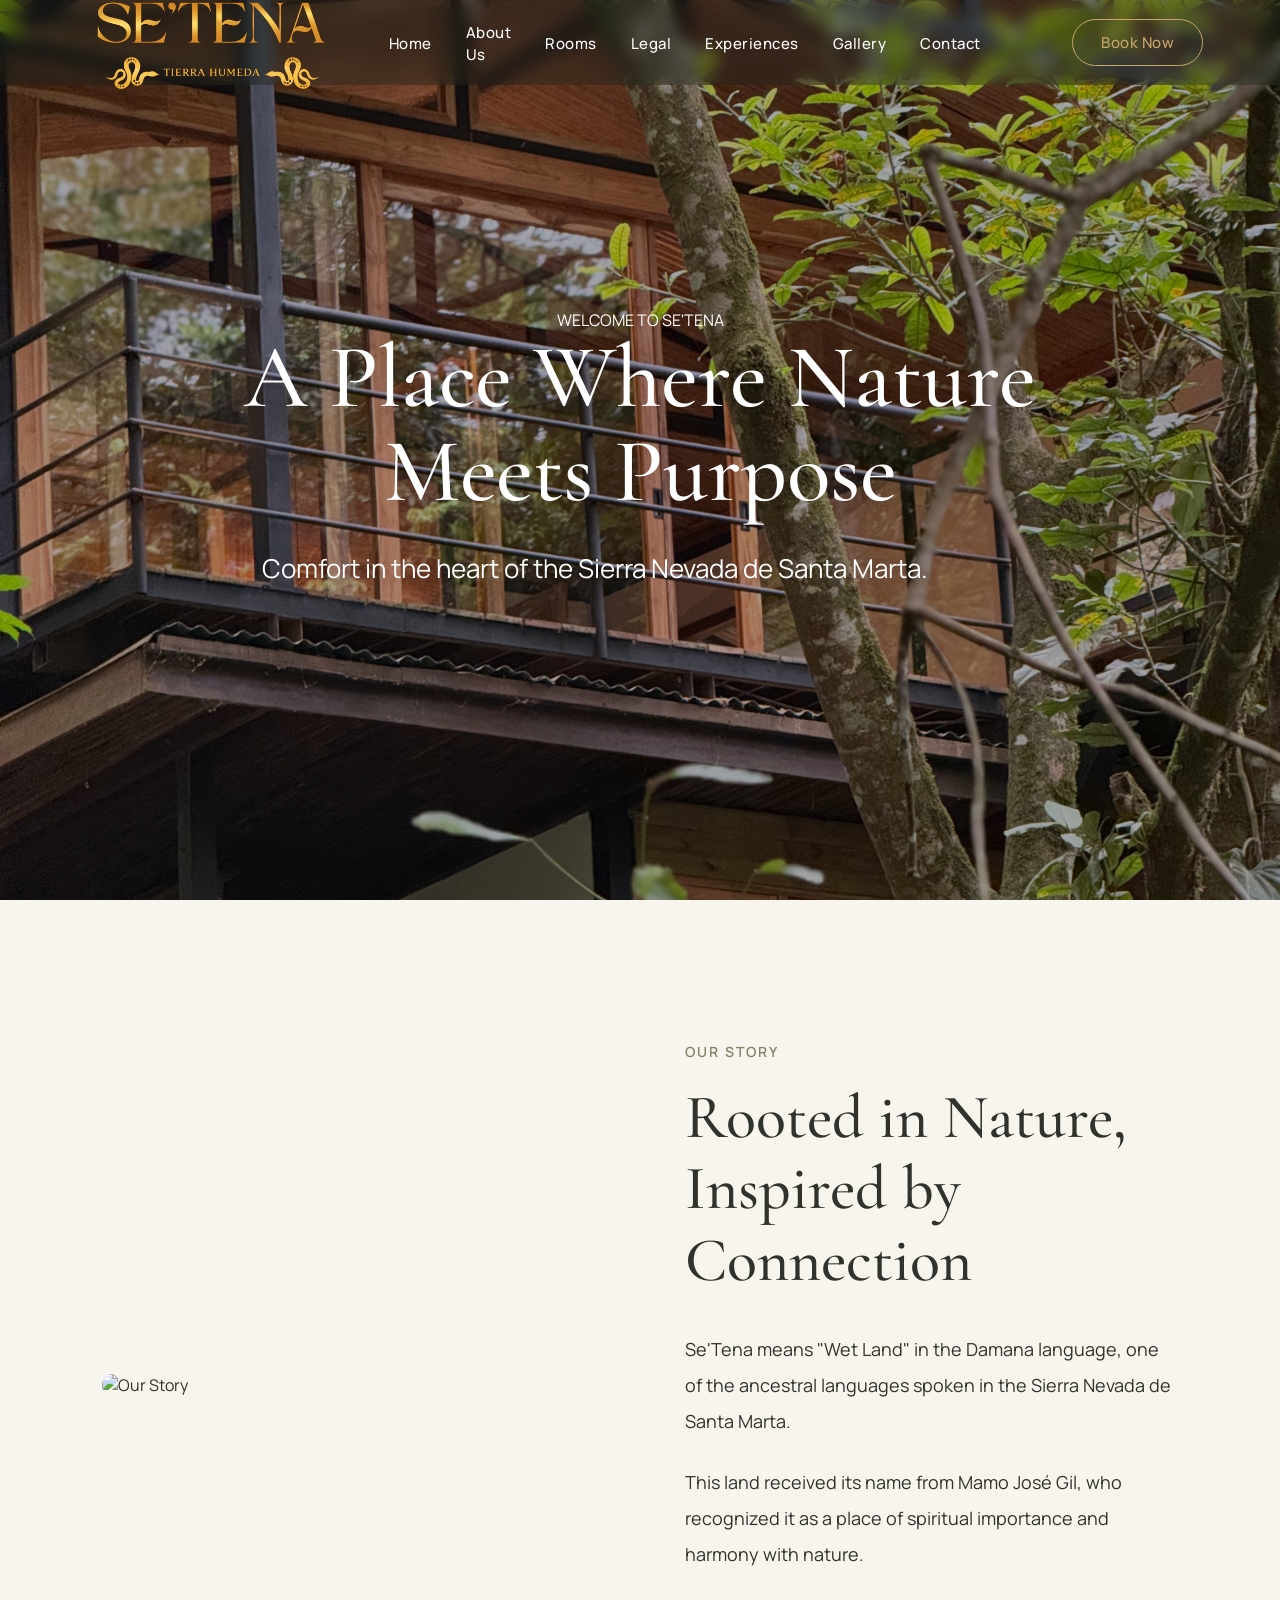
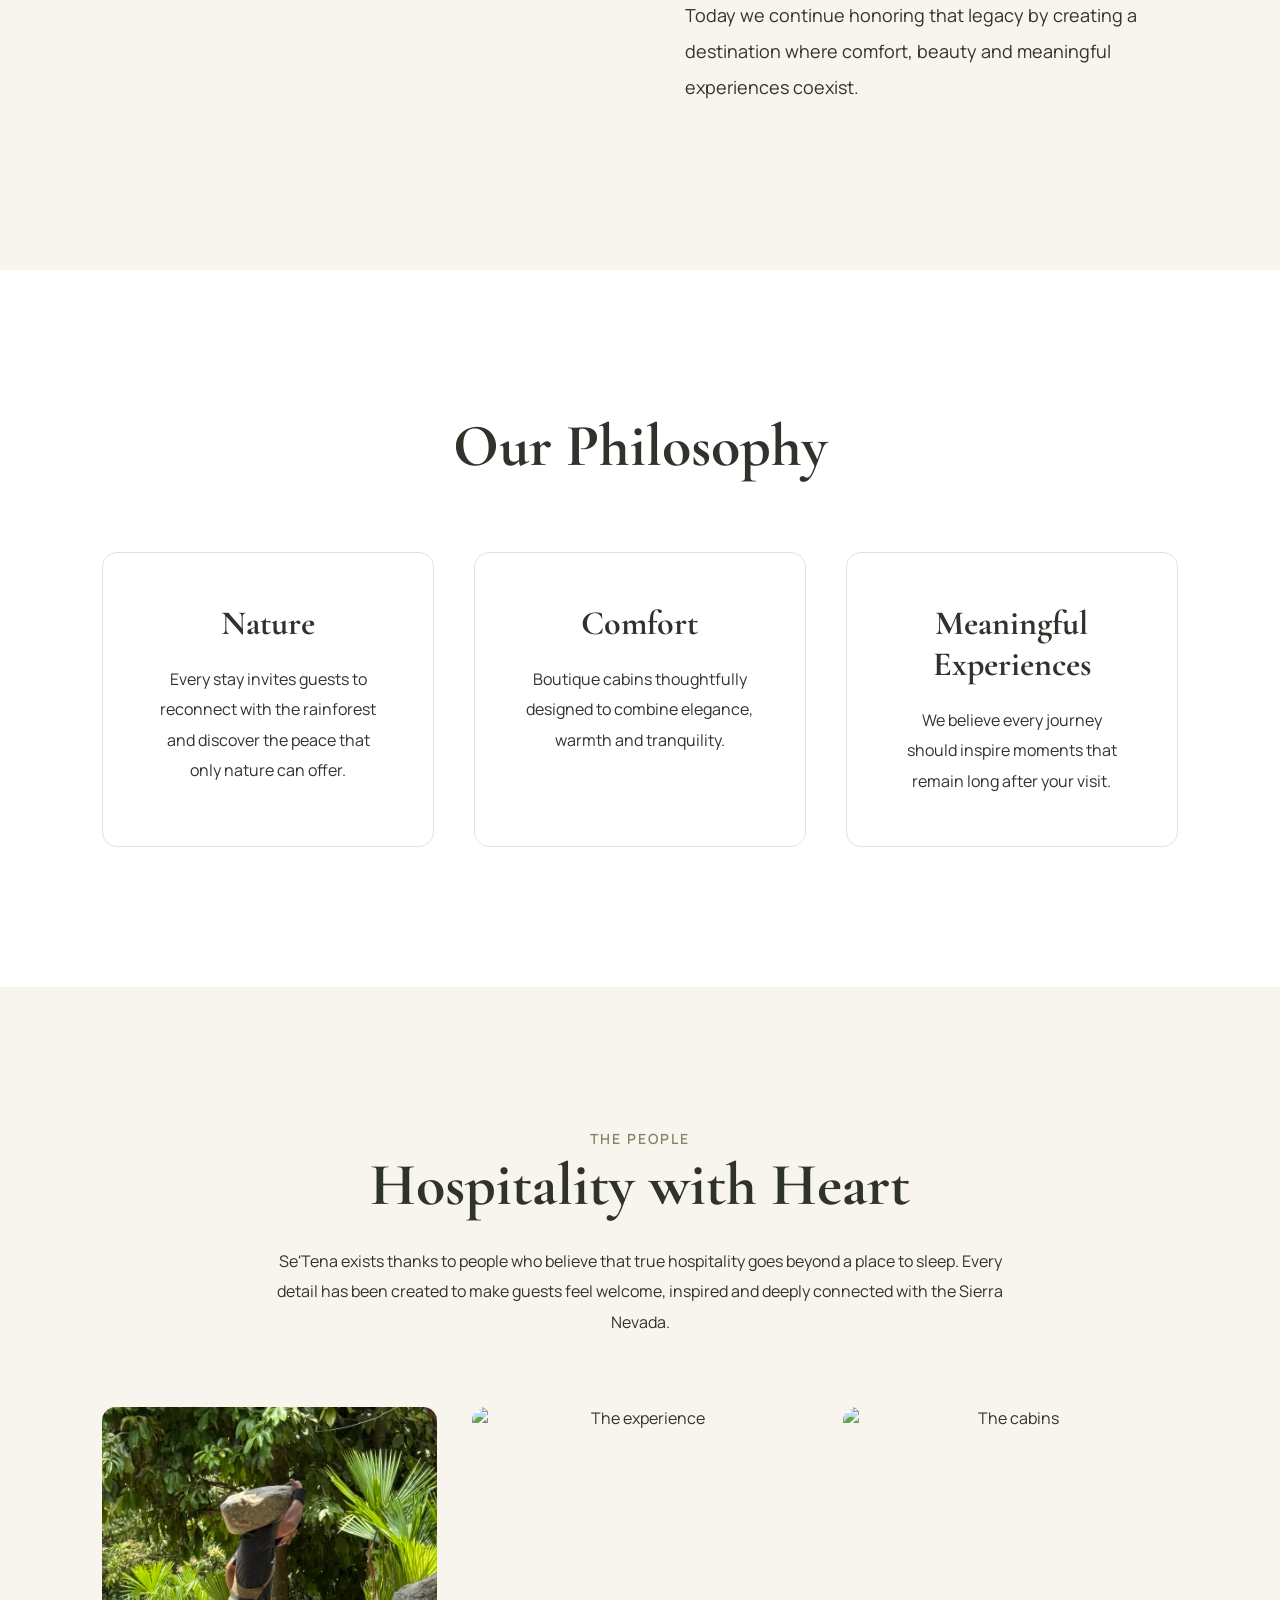
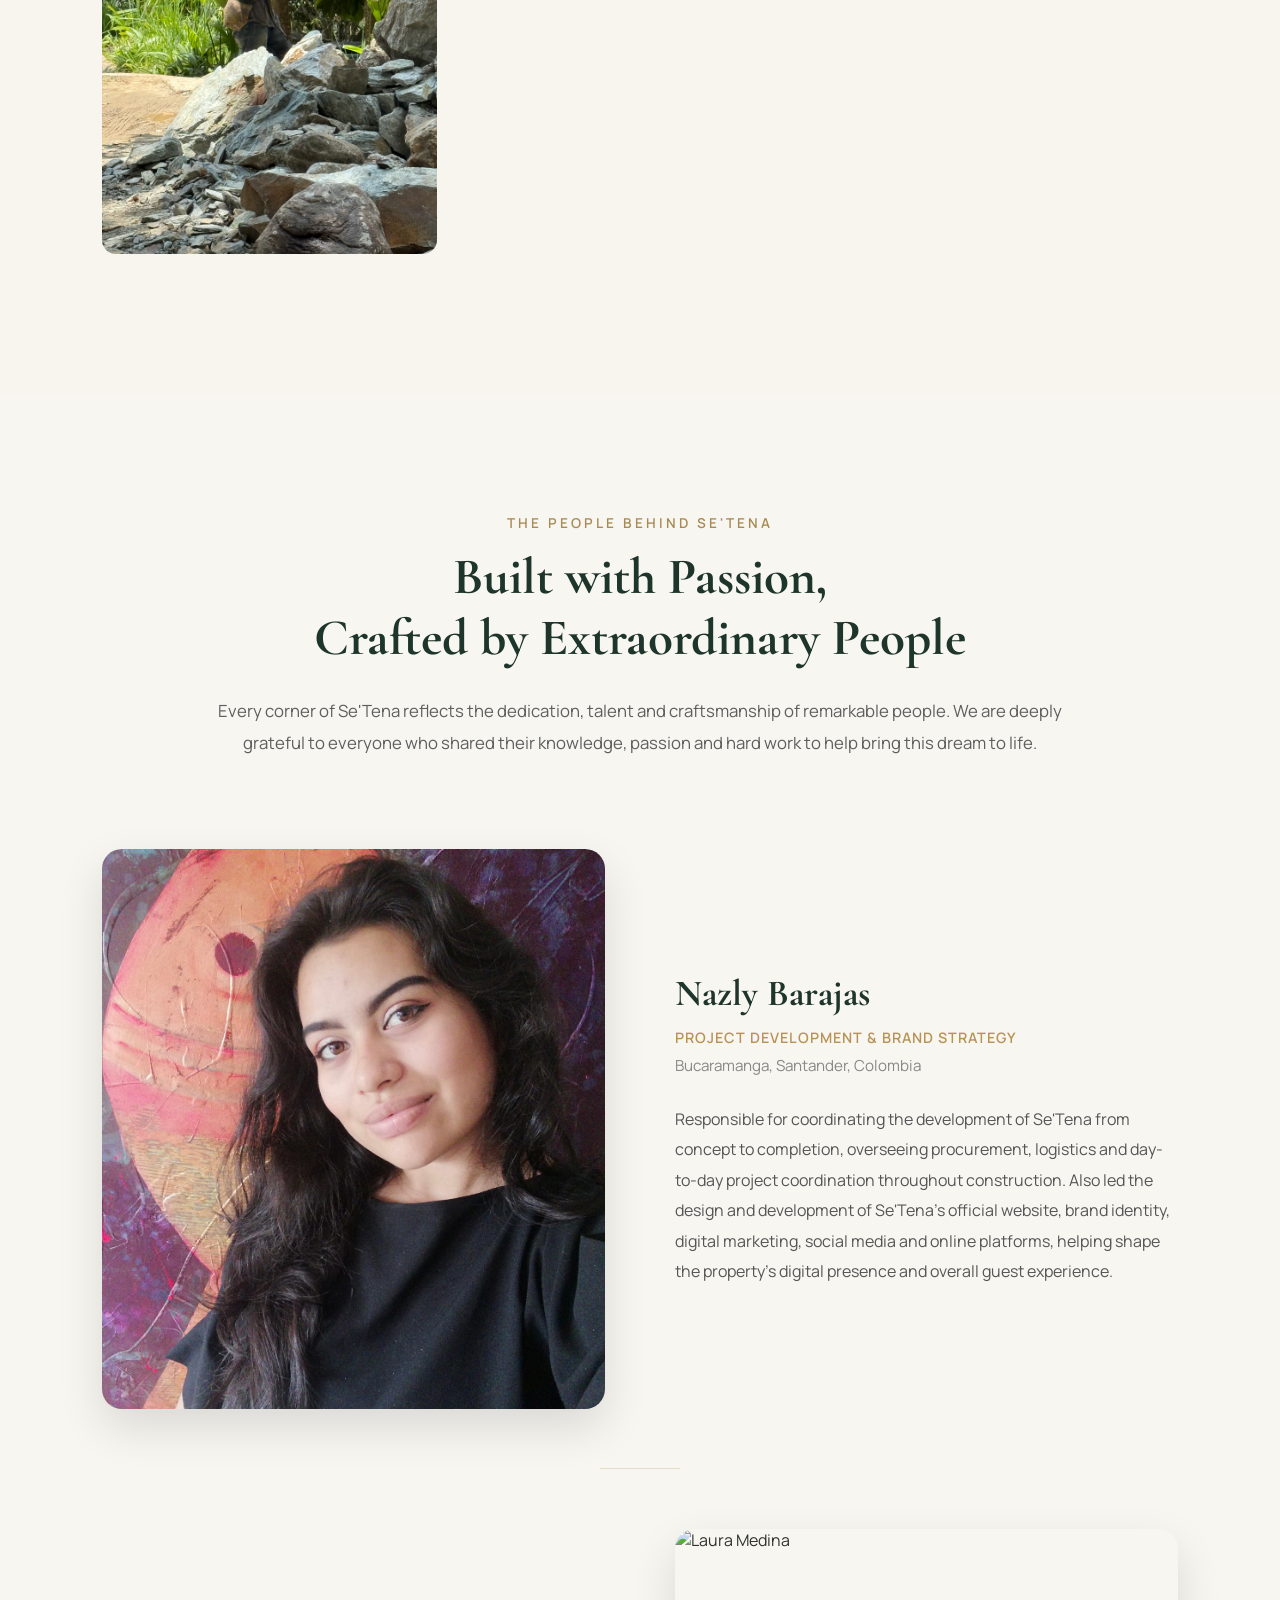
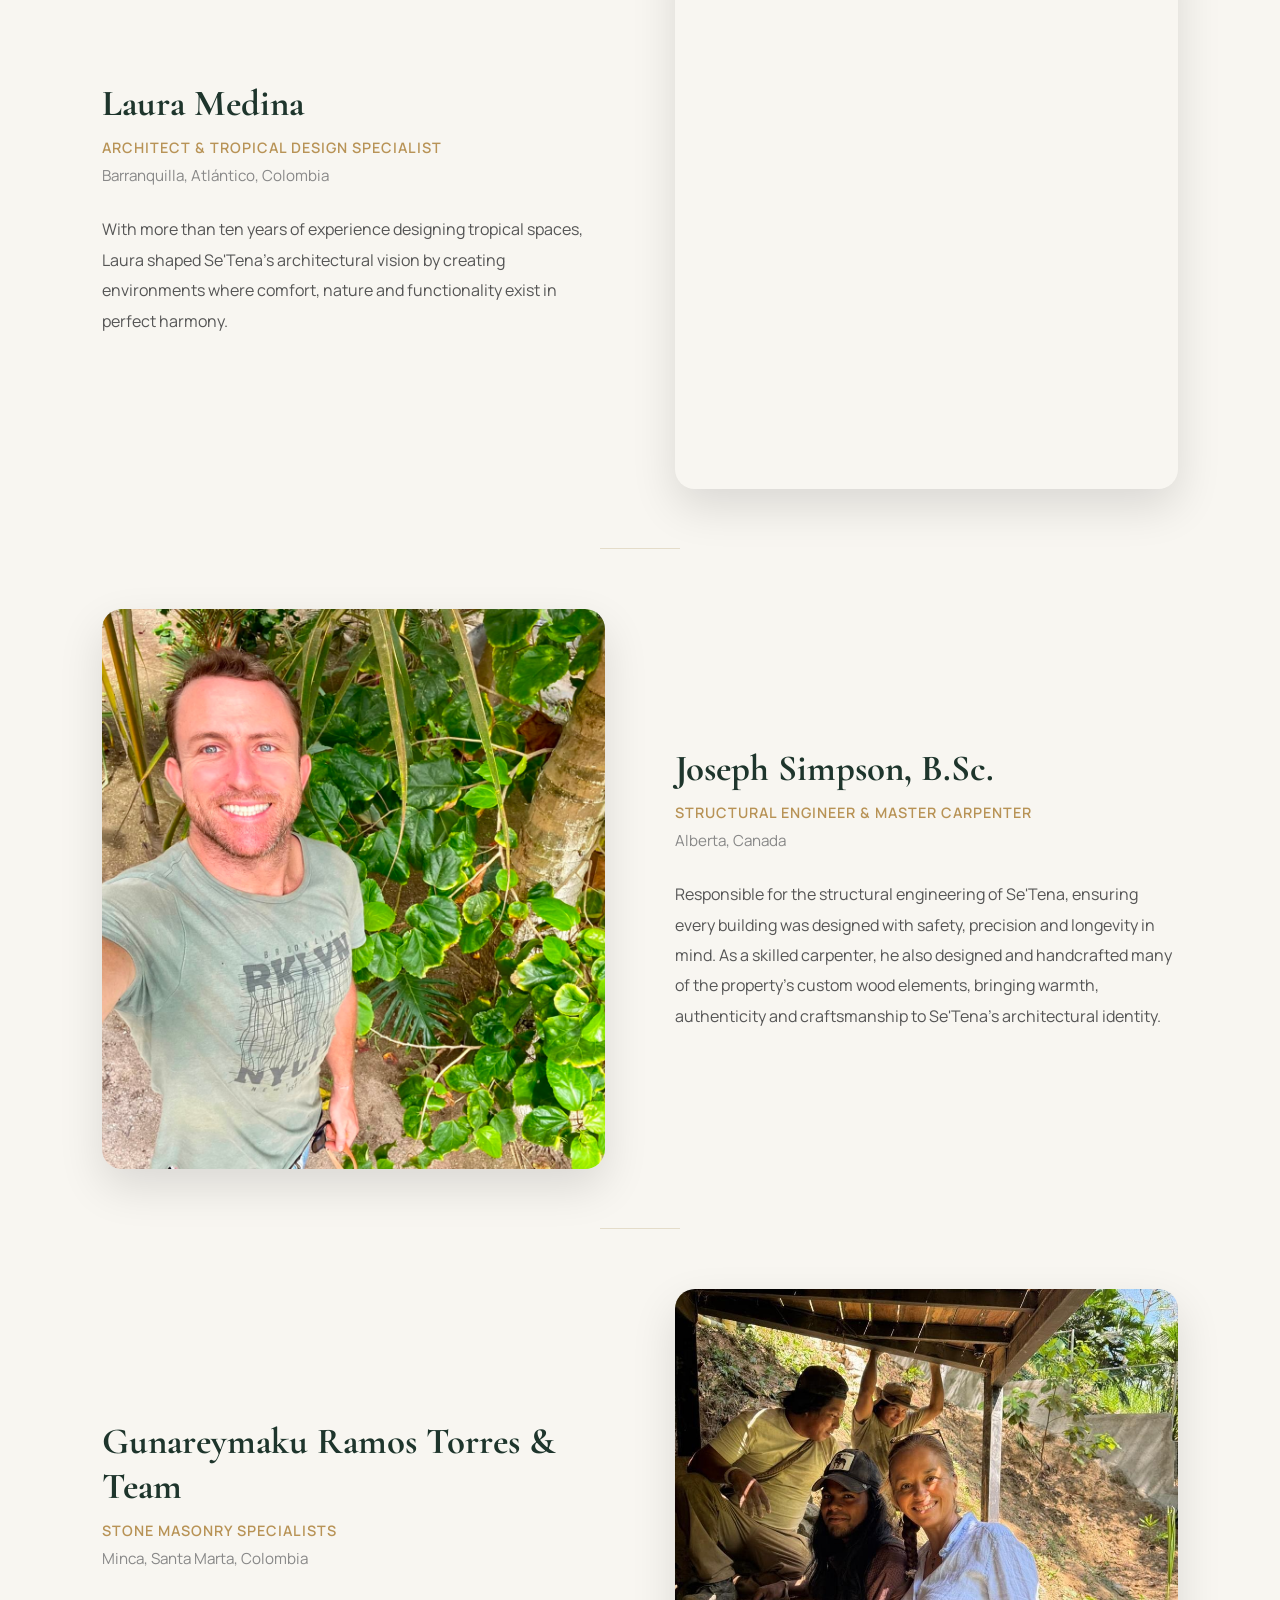
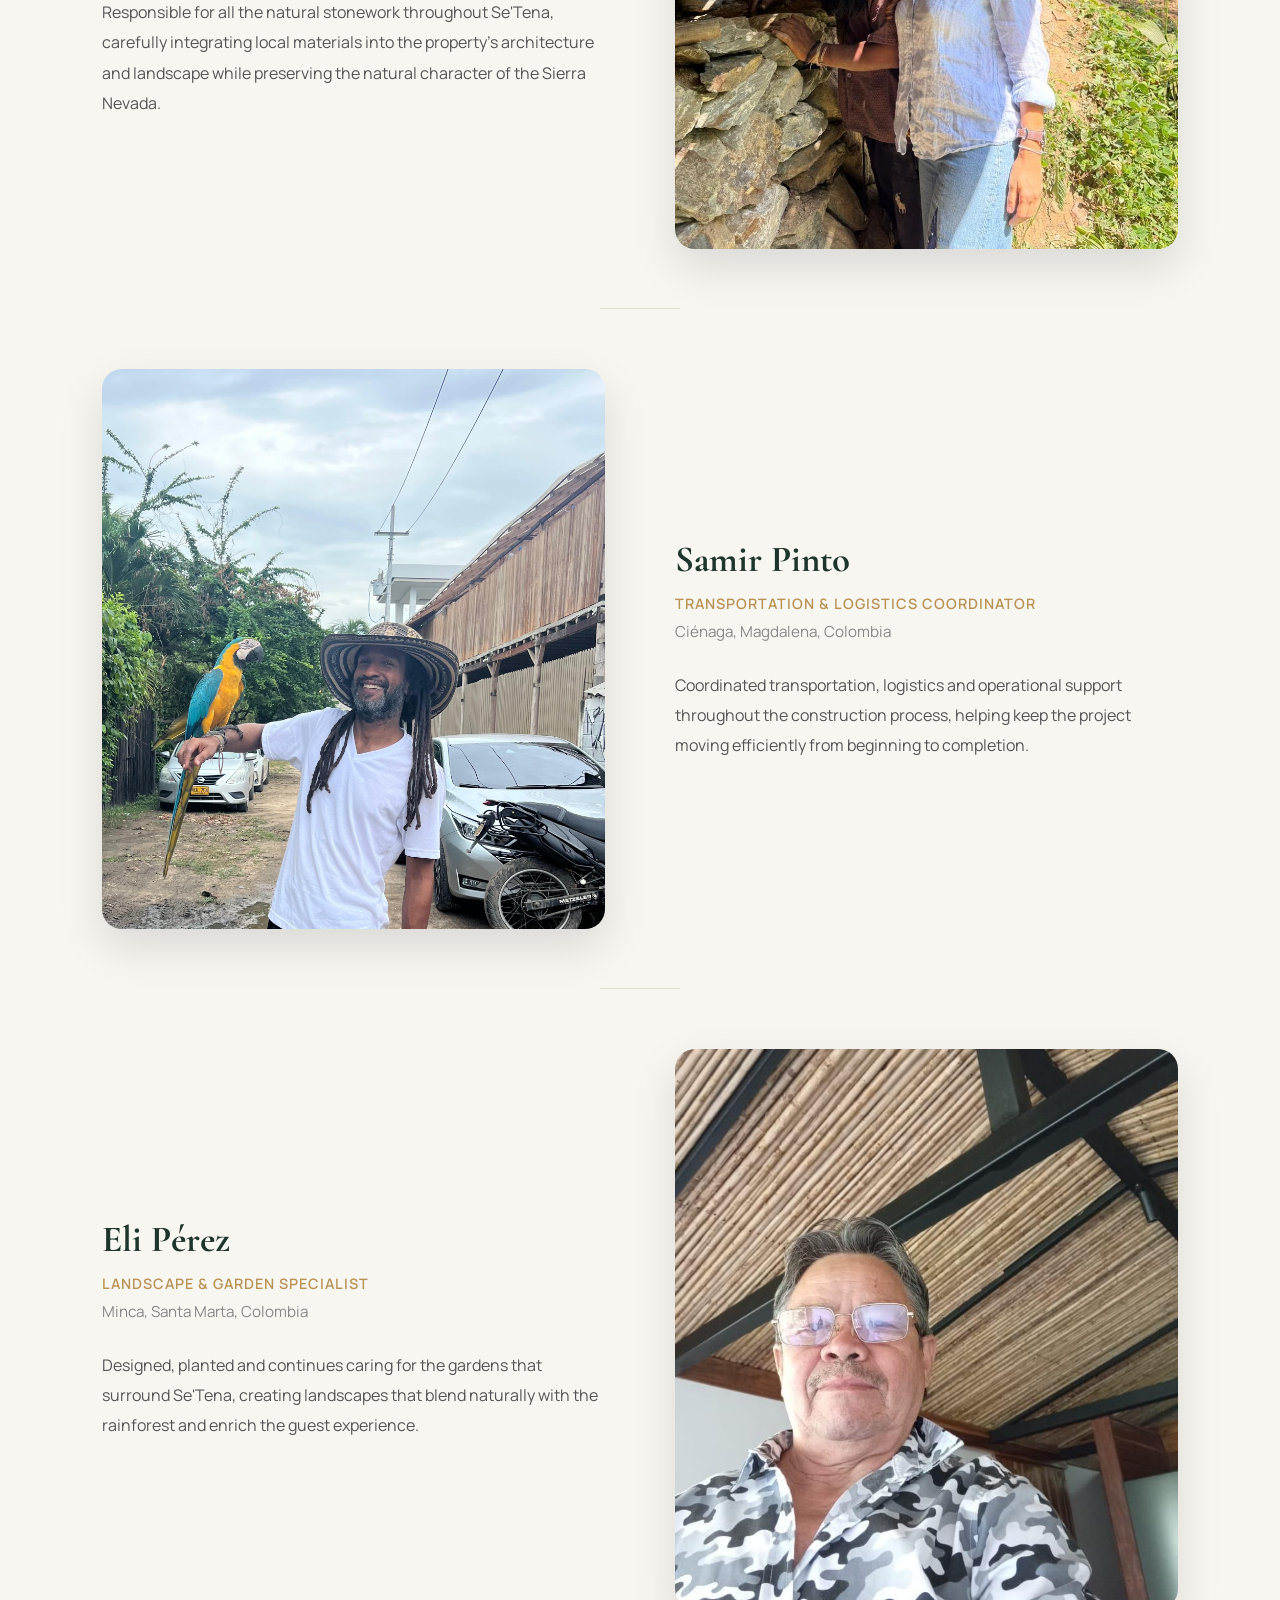
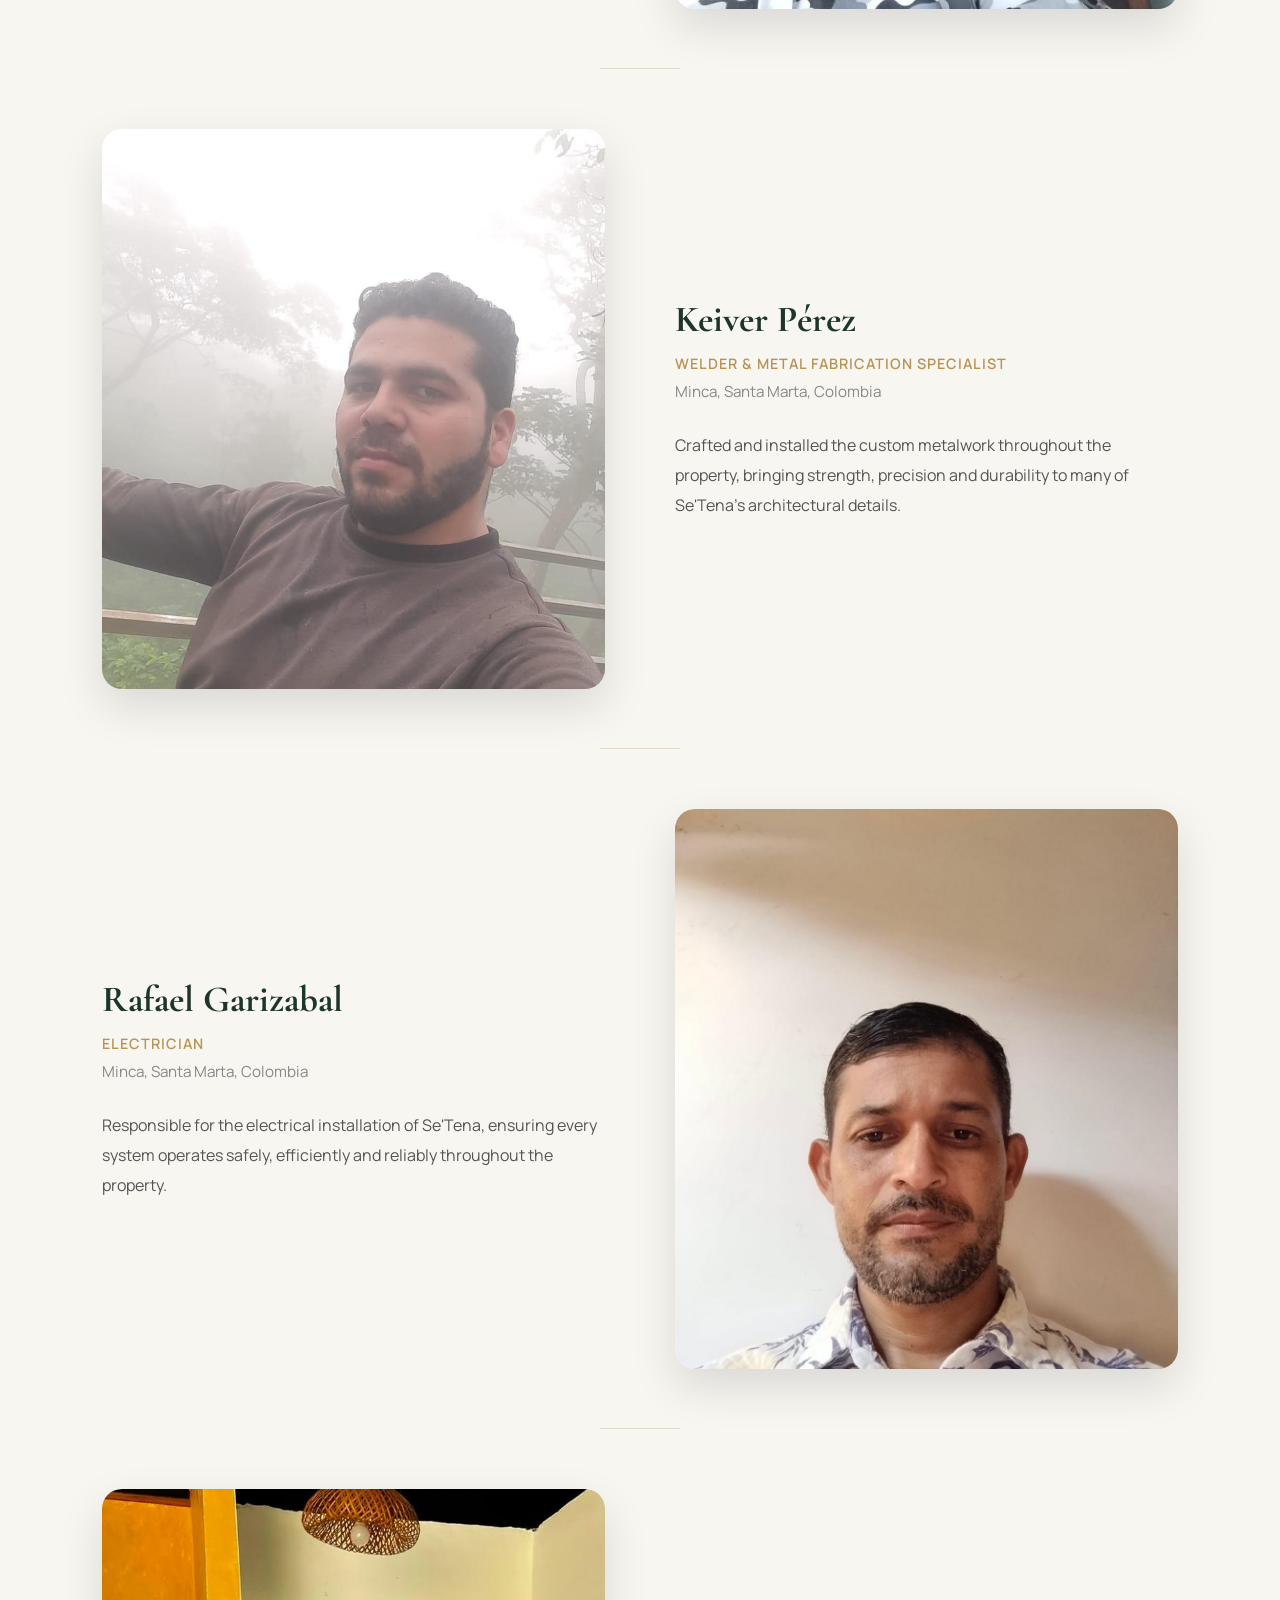
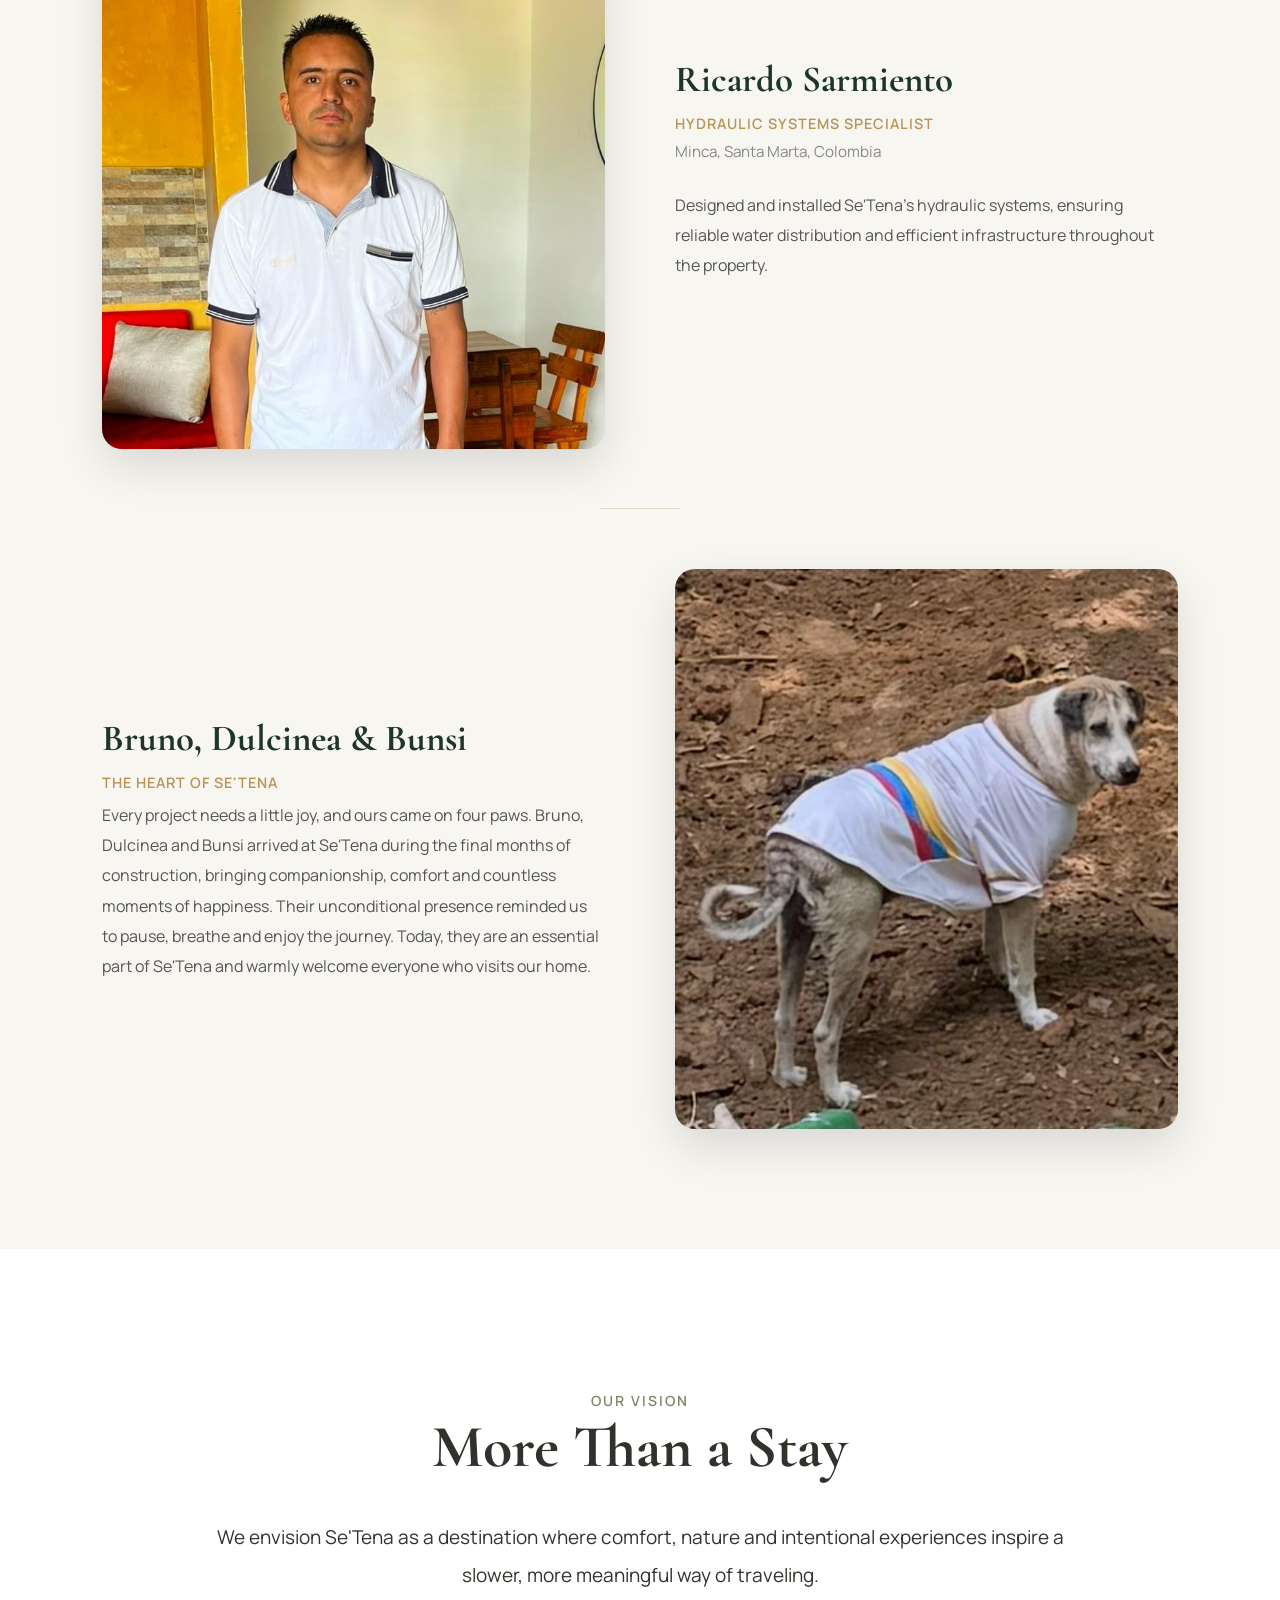
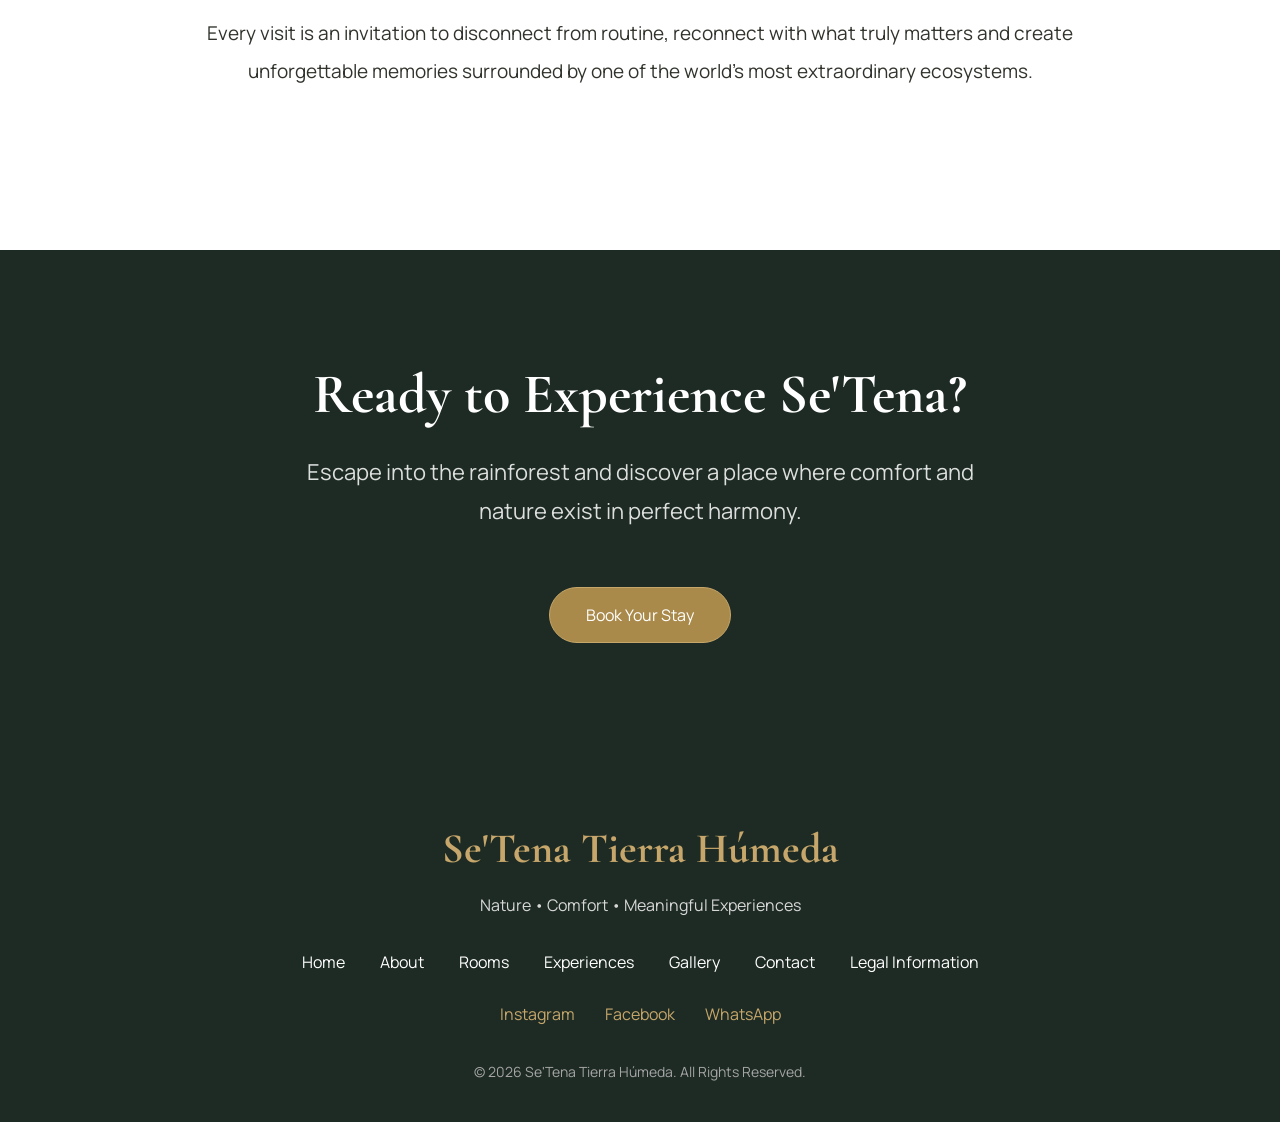
==== about.html @ 00980885 "Update role and description for Rafael Garizabal" ====
<!DOCTYPE html>
<html lang="en">

<head>

<meta charset="UTF-8">
<meta name="viewport" content="width=device-width, initial-scale=1.0">

<title>About Us | Se'Tena Tierra Húmeda</title>

<link rel="stylesheet" href="css/variables.css">
<link rel="stylesheet" href="css/style.css">
<link rel="stylesheet" href="css/navbar.css">
<link rel="stylesheet" href="css/responsive.css">

<link rel="preconnect" href="https://fonts.googleapis.com">
<link rel="preconnect" href="https://fonts.gstatic.com" crossorigin>

<link href="https://fonts.googleapis.com/css2?family=Cormorant+Garamond:wght@500;600&family=Manrope:wght@300;400;500;600&display=swap" rel="stylesheet">
<!-- Google tag (gtag.js) -->
<script async src="https://www.googletagmanager.com/gtag/js?id=G-13XBKJQEXN"></script>
<script>
  window.dataLayer = window.dataLayer || [];
  function gtag(){dataLayer.push(arguments);}
  gtag('js', new Date());

  gtag('config', 'G-13XBKJQEXN');
</script>
</head>

<body>

<nav>

<div class="nav-left">

<a href="index.html" class="logo">
<img src="images/logo-white.png" alt="Se'Tena Tierra Húmeda">
</a>

</div>

<button class="menu-toggle" id="menu-toggle">
☰
</button>

<div class="nav-center">

<ul>

<li><a href="index.html">Home</a></li>
<li><a href="about.html">About Us</a></li>
<li><a href="rooms.html">Rooms</a></li>
<li><a href="legal.html">Legal</a></li>
<li><a href="experiences.html">Experiences</a></li>
<li><a href="gallery.html">Gallery</a></li>
<li><a href="contact.html">Contact</a></li>

</ul>

</div>

<div class="nav-right">

<a href="https://engine.lobbypms.com/setena-tierra-humeda"
class="book-btn"
target="_blank">

Book Now

</a>

</div>

</nav>

<header class="about-hero">

<div class="about-overlay">

<span>WELCOME TO SE'TENA</span>

<h1>
A Place Where Nature
Meets Purpose
</h1>

<p>

Comfort in the heart of the Sierra Nevada de Santa Marta.

</p>

</div>

</header>

<section class="our-story">

<div class="story-container">

<div class="story-image">

<img src="images/about-story.jpg" alt="Our Story">

</div>

<div class="story-text">

<span class="section-subtitle">
OUR STORY
</span>

<h2>
Rooted in Nature,
Inspired by Connection
</h2>

<p>

Se'Tena means "Wet Land" in the Damana language,
one of the ancestral languages spoken in the Sierra Nevada de Santa Marta.

</p>

<p>

This land received its name from Mamo José Gil,
who recognized it as a place of spiritual importance and harmony with nature.

</p>

<p>

Today we continue honoring that legacy by creating a destination where comfort,
beauty and meaningful experiences coexist.

</p>

</div>

</div>

</section>

<section class="philosophy">

<h2>Our Philosophy</h2>

<div class="philosophy-grid">

<div class="card">

<h3>Nature</h3>

<p>

Every stay invites guests to reconnect with the rainforest and discover the peace that only nature can offer.

</p>

</div>

<div class="card">

<h3>Comfort</h3>

<p>

Boutique cabins thoughtfully designed to combine elegance, warmth and tranquility.

</p>

</div>

<div class="card">

<h3>Meaningful Experiences</h3>

<p>

We believe every journey should inspire moments that remain long after your visit.

</p>

</div>

</div>

</section>
<!-- ==========================
     THE PEOPLE
========================== -->

<section class="team">

    <div class="team-content">

        <span class="section-subtitle">
            THE PEOPLE
        </span>

        <h2>
            Hospitality with Heart
        </h2>

        <p>

            Se'Tena exists thanks to people who believe that true hospitality goes beyond a place to sleep.
            Every detail has been created to make guests feel welcome, inspired and deeply connected
            with the Sierra Nevada.

        </p>

    </div>

    <div class="team-gallery">

        <img src="images/team-1.jpg" alt="Nature at Se'Tena">

        <img src="images/team-2.jpg" alt="The experience">

        <img src="images/team-3.jpg" alt="The cabins">

    </div>

</section>
<!-- ==========================================
THE PEOPLE BEHIND SE'TENA
========================================== -->

<section class="team-section">

    <div class="container">

        <span class="section-subtitle">
            THE PEOPLE BEHIND SE'TENA
        </span>

        <h2>
            Built with Passion,<br>
            Crafted by Extraordinary People
        </h2>

        <p class="team-intro">
            Every corner of Se'Tena reflects the dedication, talent and craftsmanship of remarkable people.
            We are deeply grateful to everyone who shared their knowledge, passion and hard work to help bring this dream to life.
        </p>



<!-- =========================
NAZLY
========================= -->

<div class="team-member">

    <div class="team-photo">

        <img src="images/nazly1.jpg" alt="Nazly Barajas">

    </div>

    <div class="team-info">

        <h3>Nazly Barajas</h3>

        <span class="team-role">
            Project Development & Brand Strategy
        </span>

        <span class="team-location">
            Bucaramanga, Santander, Colombia
        </span>

        <p>

            Responsible for coordinating the development of Se'Tena from concept to completion, overseeing procurement, logistics and day-to-day project coordination throughout construction. Also led the design and development of Se'Tena's official website, brand identity, digital marketing, social media and online platforms, helping shape the property's digital presence and overall guest experience.

        </p>

    </div>

</div>



<!-- =========================
LAURA
========================= -->

<div class="team-member reverse">

    <div class="team-photo">

        <img src="images/laura.jpg" alt="Laura Medina">

    </div>

    <div class="team-info">

        <h3>Laura Medina</h3>

        <span class="team-role">
            Architect & Tropical Design Specialist
        </span>

        <span class="team-location">
            Barranquilla, Atlántico, Colombia
        </span>

        <p>

            With more than ten years of experience designing tropical spaces, Laura shaped Se'Tena's architectural vision by creating environments where comfort, nature and functionality exist in perfect harmony.

        </p>

    </div>

</div>



<!-- =========================
JOSEPH
========================= -->

<div class="team-member">

    <div class="team-photo">

        <img src="images/joseph.jpg" alt="Joseph Simpson">

    </div>

    <div class="team-info">

        <h3>Joseph Simpson, B.Sc.</h3>

        <span class="team-role">
            Structural Engineer & Master Carpenter
        </span>

        <span class="team-location">
            Alberta, Canada
        </span>

        <p>

            Responsible for the structural engineering of Se'Tena, ensuring every building was designed with safety, precision and longevity in mind. As a skilled carpenter, he also designed and handcrafted many of the property's custom wood elements, bringing warmth, authenticity and craftsmanship to Se'Tena's architectural identity.

        </p>

    </div>

</div>
      <!-- =========================
GUNAREYMAKU
========================= -->

<div class="team-member reverse">

    <div class="team-photo slider">

        <img src="images/gunarey1.jpg" class="active" alt="Gunareymaku Ramos Torres">
        <img src="images/gunarey2.jpg" alt="Gunareymaku Ramos Torres">
        <img src="images/gunarey3.jpg" alt="Gunareymaku Ramos Torres">

    </div>

    <div class="team-info">

        <h3>Gunareymaku Ramos Torres & Team</h3>

        <span class="team-role">
            Stone Masonry Specialists
        </span>

        <span class="team-location">
            Minca, Santa Marta, Colombia
        </span>

        <p>

            Responsible for all the natural stonework throughout Se'Tena, carefully integrating local materials into the property's architecture and landscape while preserving the natural character of the Sierra Nevada.

        </p>

    </div>

</div>



<!-- =========================
SAMIR
========================= -->

<div class="team-member">

    <div class="team-photo">

        <img src="images/samir.jpg" alt="Samir Pinto">

    </div>

    <div class="team-info">

        <h3>Samir Pinto</h3>

        <span class="team-role">
            Transportation & Logistics Coordinator
        </span>

        <span class="team-location">
            Ciénaga, Magdalena, Colombia
        </span>

        <p>

            Coordinated transportation, logistics and operational support throughout the construction process, helping keep the project moving efficiently from beginning to completion.

        </p>

    </div>

</div>



<!-- =========================
ELI
========================= -->

<div class="team-member reverse">

    <div class="team-photo">

        <img src="images/eli.jpg" alt="Eli Perez">

    </div>

    <div class="team-info">

        <h3>Eli Pérez</h3>

        <span class="team-role">
            Landscape & Garden Specialist
        </span>

        <span class="team-location">
            Minca, Santa Marta, Colombia
        </span>

        <p>

            Designed, planted and continues caring for the gardens that surround Se'Tena, creating landscapes that blend naturally with the rainforest and enrich the guest experience.

        </p>

    </div>

</div>



<!-- =========================
KEIVER
========================= -->

<div class="team-member">

    <div class="team-photo">

        <img src="images/keiver.jpg" alt="Keiver Perez">

    </div>

    <div class="team-info">

        <h3>Keiver Pérez</h3>

        <span class="team-role">
            Welder & Metal Fabrication Specialist
        </span>

        <span class="team-location">
            Minca, Santa Marta, Colombia
        </span>

        <p>

            Crafted and installed the custom metalwork throughout the property, bringing strength, precision and durability to many of Se'Tena's architectural details.

        </p>

    </div>

</div>



<!-- =========================
RAFAEL
========================= -->

<div class="team-member reverse">

    <div class="team-photo">

        <img src="images/rafael.jpg" alt="Rafael Garizabal">

    </div>

    <div class="team-info">

        <h3>Rafael Garizabal</h3>

        <span class="team-role">
            Electrician
        </span>

        <span class="team-location">
            Minca, Santa Marta, Colombia
        </span>

        <p>

            Responsible for the electrical installation of Se'Tena, ensuring every system operates safely, efficiently and reliably throughout the property.

        </p>

    </div>

</div>



<!-- =========================
RICARDO
========================= -->

<div class="team-member">

    <div class="team-photo">

        <img src="images/ricardo.jpg" alt="Ricardo Sarmiento">

    </div>

    <div class="team-info">

        <h3>Ricardo Sarmiento</h3>

        <span class="team-role">
            Hydraulic Systems Specialist
        </span>

        <span class="team-location">
            Minca, Santa Marta, Colombia
        </span>

        <p>

            Designed and installed Se'Tena's hydraulic systems, ensuring reliable water distribution and efficient infrastructure throughout the property.

        </p>

    </div>

</div>



<!-- =========================
BRUNO - DULCINEA - BUNSI
========================= -->

<div class="team-member reverse">

    <div class="team-photo slider">

        <img src="images/bruno1.jpg" class="active" alt="Bruno">
        <img src="images/bruno2.jpg" alt="Dulcinea">
        <img src="images/bruno3.jpg" alt="Bunsi">

    </div>

    <div class="team-info">

        <h3>Bruno, Dulcinea & Bunsi</h3>

        <span class="team-role">
            The Heart of Se'Tena
        </span>

        <p>

            Every project needs a little joy, and ours came on four paws. Bruno, Dulcinea and Bunsi arrived at Se'Tena during the final months of construction, bringing companionship, comfort and countless moments of happiness. Their unconditional presence reminded us to pause, breathe and enjoy the journey. Today, they are an essential part of Se'Tena and warmly welcome everyone who visits our home.

        </p>

    </div>

</div>

</div>

</section>
<!-- ==========================
     VISION
========================== -->

<section class="vision">

    <div class="vision-content">

        <span class="section-subtitle">
            OUR VISION
        </span>

        <h2>
            More Than a Stay
        </h2>

        <p>

            We envision Se'Tena as a destination where comfort, nature and intentional experiences inspire a slower, more meaningful way of traveling.

        </p>

        <p>

            Every visit is an invitation to disconnect from routine, reconnect with what truly matters and create unforgettable memories surrounded by one of the world's most extraordinary ecosystems.

        </p>

    </div>

</section>

<!-- ==========================
     CALL TO ACTION
========================== -->

<section class="about-cta">

    <h2>
        Ready to Experience Se'Tena?
    </h2>

    <p>

        Escape into the rainforest and discover a place where comfort and nature exist in perfect harmony.

    </p>

    <a href="https://engine.lobbypms.com/setena-tierra-humeda"
       class="hero-btn"
       target="_blank">

        Book Your Stay

    </a>

</section>

<!-- ==========================
     FOOTER
========================== -->

<footer>

    <h3>Se'Tena Tierra Húmeda</h3>

    <p>

        Nature • Comfort • Meaningful Experiences

    </p>

    <div class="footer-links">

        <a href="index.html">Home</a>

        <a href="about.html">About</a>

        <a href="rooms.html">Rooms</a>

        <a href="experiences.html">Experiences</a>

        <a href="gallery.html">Gallery</a>

        <a href="contact.html">Contact</a>
      <a href="legal.html">Legal Information</a>

    </div>

    <div class="footer-social">

        <a href="https://www.instagram.com/se.tena_minca/"
           target="_blank">

            Instagram

        </a>

        <a href="https://www.facebook.com/profile.php?id=61589246484789&ref=PROFILE_EDIT_xav_ig_profile_page_web#"
           target="_blank">

            Facebook

        </a>

        <a href="https://wa.me/573115100866"
           target="_blank">

            WhatsApp

        </a>

    </div>

    <small>

        © 2026 Se'Tena Tierra Húmeda. All Rights Reserved.

    </small>

</footer>

<script src="js/main.js"></script>

</body>

</html>
---- css/variables.css ----
:root{

    --color-primary:#264238;
    --color-secondary:#B89D6A;
    --color-light:#F8F5EF;
    --color-dark:#2F332B;
    --color-white:#FFFFFF;

    --font-title:'Cormorant Garamond', serif;
    --font-body:'Manrope', sans-serif;

    --transition:.3s ease;

}
---- css/style.css ----
/* ==========================
   RESET
========================== */

*{
    margin:0;
    padding:0;
    box-sizing:border-box;
}

body{
    font-family:'Manrope',sans-serif;
    background:#f8f5ef;
    color:#2f332b;
}

/* ==========================
   NAVBAR
========================== */

nav{

    position:fixed;
    top:0;
    left:0;

    width:100%;
    height:90px;

    display:flex;
    justify-content:space-between;
    align-items:center;

    padding:0 6%;

    background:rgba(25,35,30,.35);

    backdrop-filter:blur(6px);
    -webkit-backdrop-filter:blur(6px);

    z-index:1000;

}

.nav-left{

    flex:1.4;

}

.nav-center{

    flex:2.6;

}

.nav-right{

    flex:1;

    display:flex;
    justify-content:flex-end;
    align-items:center;

}

.logo{

    display:flex;
    align-items:center;

}

.logo img{

    width:auto;

    height:70px;

    display:block;

}

nav ul{

    display:flex;
    flex-direction:row;
    justify-content:center;
    align-items:center;

    gap:32px;

    list-style:none;

}

nav li{

    list-style:none;

}

nav a{

    color:white;
    text-decoration:none;

    font-size:15px;
    font-weight:500;

    letter-spacing:.5px;

    transition:.3s;

}

nav a:hover{

    opacity:.75;

}

.book-btn{

    border:1px solid #C6A66A;

    color:#C6A66A;

    border-radius:50px;

    padding:10px 24px;

    transition:.3s;

}

.book-btn:hover{

    background:#C6A66A;

    color:white;

}

/* ==========================
   HERO
========================== */

header{

    height:100vh;

    background-image:
        linear-gradient(
            rgba(0,0,0,.35),
            rgba(0,0,0,.35)
        ),
        url("../images/backgroundimage.jpg");

    background-size:cover;
    background-position:center;

    display:flex;
    flex-direction:column;

    justify-content:center;
    align-items:center;

    text-align:center;

    color:white;

    padding:0 20px;

}

header h1{

    font-family:'Cormorant Garamond',serif;

    font-size:72px;
    font-weight:500;

    max-width:900px;

    line-height:1.05;

}

header p{

    margin-top:25px;

    max-width:720px;

    font-size:22px;

    line-height:1.7;

}

.hero-btn{

    margin-top:45px;

    display:inline-block;

    border:1px solid #C6A66A;

    color:#C6A66A;

    text-decoration:none;

    padding:14px 34px;

    border-radius:50px;

    transition:.3s;

}

.hero-btn:hover{

    background:#C6A66A;

    color:white;

}

/* ==========================
   WELCOME
========================== */

.welcome{

    padding:120px 10%;

    background:#f8f5ef;

    text-align:center;

}

.welcome h2{

    font-size:16px;

    letter-spacing:4px;

    color:#8C7A52;

    margin-bottom:25px;

}

.welcome h3{

    font-family:'Cormorant Garamond',serif;

    font-size:56px;

    font-weight:500;

    line-height:1.2;

    margin-bottom:35px;

}

.welcome p{

    max-width:700px;

    margin:auto;

    font-size:19px;

    line-height:1.9;

}

.story-btn{

    display:inline-block;

    margin-top:45px;

    padding:14px 34px;

    border:1px solid #2F332B;

    color:#2F332B;

    text-decoration:none;

    border-radius:50px;

    transition:.3s;

}

.story-btn:hover{

    background:#2F332B;

    color:white;

}

/* ==========================
   LOBBY PMS
========================== */

.ldrs-header{

    display:none;

}

/* ==================================================
   ABOUT HERO
================================================== */

.about-hero{

    height:100vh;

    background-image:
    linear-gradient(
    rgba(0,0,0,.35),
    rgba(0,0,0,.35)
    ),
    url("../images/about-hero.jpg");

    background-size:cover;
    background-position:center;

    display:flex;
    justify-content:center;
    align-items:center;

    text-align:center;

    color:white;

}

.about-overlay{

    max-width:850px;
    padding:20px;

}

.about-overlay h1{

    font-family:'Cormorant Garamond',serif;

    font-size:90px;

    font-weight:500;

    margin-bottom:25px;

}

.about-overlay p{

    font-size:26px;

    line-height:1.8;

}

/* ==================================================
   OUR STORY
================================================== */

.our-story{

    padding:140px 8%;

    background:#F8F5EF;

}

.story-container{

    max-width:1400px;

    margin:auto;

    display:grid;

    grid-template-columns:1fr 1fr;

    gap:90px;

    align-items:center;

}

.section-subtitle{

    color:#B28A46;

    letter-spacing:5px;

    font-size:14px;

    font-weight:600;

}

.story-text h2{

    font-family:'Cormorant Garamond',serif;

    font-size:62px;

    font-weight:500;

    line-height:1.15;

    margin:20px 0 35px;

}

.story-text p{

    font-size:18px;

    line-height:2;

    margin-bottom:25px;

}

.story-image img{

    width:100%;

    border-radius:14px;

    display:block;

}

/* ==================================================
   PHILOSOPHY
================================================== */

.philosophy{

    padding:140px 8%;

    background:white;

    text-align:center;

}

.philosophy h2{

    font-family:'Cormorant Garamond',serif;

    font-size:60px;

    margin-bottom:70px;

}

.philosophy-grid{

    display:grid;

    grid-template-columns:repeat(3,1fr);

    gap:40px;

    max-width:1400px;

    margin:auto;

}

.card{

    padding:50px;

    border:1px solid #e6e1d8;

    border-radius:15px;

    transition:.35s;

}

.card:hover{

    transform:translateY(-8px);

    box-shadow:0 20px 45px rgba(0,0,0,.08);

}

.card h3{

    font-family:'Cormorant Garamond',serif;

    font-size:34px;

    margin-bottom:20px;

}

.card p{

    line-height:1.9;

}

/* ==================================================
   TEAM
================================================== */

.team{

    padding:140px 8%;

    background:#F8F5EF;

    text-align:center;

}

.team h2{

    font-family:'Cormorant Garamond',serif;

    font-size:60px;

}

.team p{

    max-width:750px;

    margin:25px auto 70px;

    line-height:1.9;

}

.team-gallery{

    display:grid;

    grid-template-columns:repeat(3,1fr);

    gap:35px;

}

.team-gallery img{

    width:100%;

    border-radius:14px;

    display:block;

    transition:.35s;

}

.team-gallery img:hover{

    transform:scale(1.03);

}

/* ==================================================
   VISION
================================================== */

.vision{

    padding:140px 10%;

    text-align:center;

    background:white;

}

.vision h2{

    font-family:'Cormorant Garamond',serif;

    font-size:60px;

    margin-bottom:35px;

}

.vision p{

    max-width:900px;

    margin:20px auto;

    line-height:2;

    font-size:19px;

}

/* ==================================================
   CTA
================================================== */

.about-cta{

    padding:170px 10%;

    background-image:
    linear-gradient(
    rgba(0,0,0,.35),
    rgba(0,0,0,.35)
    ),
    url("../images/backgroundimage.jpg");

    background-size:cover;

    background-position:center;

    text-align:center;

    color:white;

}

.about-cta h2{

    font-family:'Cormorant Garamond',serif;

    font-size:72px;

    margin-bottom:25px;

}

.about-cta p{

    font-size:22px;

    margin-bottom:45px;

}

/* ==================================================
   ROOMS PAGE
================================================== */

/* HERO */

.rooms-hero{

    height:100vh;

    background-image:
    linear-gradient(
    rgba(0,0,0,.40),
    rgba(0,0,0,.40)
    ),
    url("../images/room-sol-hero.jpg");

    background-size:cover;
    background-position:center;

    display:flex;
    justify-content:center;
    align-items:center;

    text-align:center;

    color:white;

}

.rooms-intro{

    padding:120px 8%;

    background:#F8F5EF;

    text-align:center;

}

.rooms-intro h2{

    font-family:'Cormorant Garamond',serif;

    font-size:58px;

    margin:20px 0;

}

.rooms-intro p{

    max-width:900px;

    margin:auto;

    line-height:2;

    font-size:18px;

}

/* ==================================================
   ROOM SECTION
================================================== */

.room-section{

    padding:120px 8%;

    background:white;

}

.room-section.light{

    background:#F8F5EF;

}

.room-container{

    display:grid;

    grid-template-columns:1fr 1fr;

    gap:80px;

    align-items:center;

    max-width:1400px;

    margin:auto;

}

.room-container.reverse .room-text{

    order:1;

}

.room-container.reverse .room-image{

    order:2;

}

.room-image img{

    width:100%;

    display:block;

    border-radius:18px;

}

.room-text h2{

    font-family:'Cormorant Garamond',serif;

    font-size:58px;

    margin:15px 0 25px;

}

.room-text p{

    font-size:18px;

    line-height:2;

}

/* ==================================================
   SPECS
================================================== */

.room-specs{

    display:grid;

    grid-template-columns:repeat(2,1fr);

    gap:20px;

    margin:45px 0;

}

.room-specs div{

    padding:22px;

    background:#f6f3ed;

    border-radius:12px;

}

.room-specs strong{

    color:#A98A4A;

}

/* ==================================================
   FEATURES
================================================== */

.room-text h3{

    margin-top:35px;

    margin-bottom:20px;

    font-family:'Cormorant Garamond',serif;

    font-size:32px;

}

.room-features{

    padding-left:20px;

    margin-bottom:45px;

}

.room-features li{

    margin-bottom:12px;

    line-height:1.8;

}

/* ==================================================
   GALLERY
================================================== */

.room-gallery{

    max-width:1400px;

    margin:0 auto 120px;

    padding:0 8%;

    display:grid;

    grid-template-columns:repeat(4,1fr);

    gap:20px;

}

.room-gallery img{

    width:100%;

    height:260px;

    object-fit:cover;

    border-radius:15px;

    transition:.35s;

    cursor:pointer;

}

.room-gallery img:hover{

    transform:scale(1.04);

}

/* ==================================================
   LAYOUT
================================================== */

.layout-section{

    padding:120px 8%;

    background:white;

}

.layout-section h2{

    text-align:center;

    font-family:'Cormorant Garamond',serif;

    font-size:55px;

    margin-bottom:60px;

}

.layout-grid{

    display:grid;

    grid-template-columns:repeat(2,1fr);

    gap:45px;

    max-width:1200px;

    margin:auto;

}

.layout-card{

    padding:45px;

    border:1px solid #e7e3dc;

    border-radius:18px;

}

.layout-card h3{

    font-family:'Cormorant Garamond',serif;

    font-size:34px;

    margin-bottom:25px;

}

.layout-card ul{

    padding-left:20px;

}

.layout-card li{

    margin-bottom:14px;

    line-height:1.8;

}

/* ==================================================
   WHY SECTION
================================================== */

.why-section{

    padding:130px 8%;

    background:#F8F5EF;

    text-align:center;

}

.why-section h2{

    font-family:'Cormorant Garamond',serif;

    font-size:58px;

    margin:20px 0 30px;

}

.why-section p{

    max-width:900px;

    margin:auto;

    line-height:2;

}

.why-grid{

    display:grid;

    grid-template-columns:repeat(4,1fr);

    gap:30px;

    margin-top:70px;

}

.why-card{

    background:white;

    padding:40px;

    border-radius:16px;

    transition:.3s;

}

.why-card:hover{

    transform:translateY(-8px);

    box-shadow:0 15px 40px rgba(0,0,0,.08);

}

.why-card h3{

    font-family:'Cormorant Garamond',serif;

    margin-bottom:15px;

    font-size:30px;

}

/* ==================================================
   BUTTON
================================================== */

.hero-btn{

    display:inline-block;

    margin-top:15px;

    padding:16px 36px;

    border-radius:50px;

    background:#A98A4A;

    color:white;

    text-decoration:none;

    transition:.3s;

}

.hero-btn:hover{

    background:#8f733d;

}

/* =====================================
   MOBILE MENU
===================================== */

.menu-toggle{

    display:none;

    background:none;

    border:none;

    color:white;

    font-size:36px;

    cursor:pointer;

    padding:8px;

    z-index:10000;

}
/* ==========================
   ROOM HERO
========================== */

.room-hero{

    width:100%;

    margin:90px 0 50px;

}

.room-hero img{

    width:100%;

    height:75vh;

    object-fit:cover;

    display:block;

    border-radius:18px;

}
/* ==========================
   CONTACT
========================== */

.contact-hero{

    height:70vh;

    background:
    linear-gradient(rgba(0,0,0,.35),rgba(0,0,0,.35)),
    url("../images/contact-hero.jpg");

    background-size:cover;
    background-position:center center;

    display:flex;
    justify-content:center;
    align-items:center;

    text-align:center;

    color:white;

}

.contact-hero h1{

    font-family:'Cormorant Garamond',serif;

    font-size:72px;

    margin:15px 0;

}

.contact-hero p{

    font-size:20px;

    max-width:650px;

    margin:auto;

}

.contact-section{

    padding:100px 8%;

    background:#f8f5ef;

}

.contact-container{

    display:grid;

    grid-template-columns:1fr 1fr;

    gap:80px;

    align-items:start;

}

.contact-info h2{

    font-family:'Cormorant Garamond',serif;

    font-size:54px;

    margin:20px 0;

}

.contact-info p{

    line-height:1.8;

}

.contact-card{

    margin-top:30px;

    padding-bottom:25px;

    border-bottom:1px solid #d8d2c8;

}

.contact-card h3{

    color:#7f8667;

    margin-bottom:10px;

    font-size:18px;

}

.contact-map iframe{

    width:100%;

    border-radius:18px;

    min-height:550px;

}

.contact-info .hero-btn{

    margin-top:45px;

    display:inline-block;

}

/* ==========================
   FOOTER
========================== */

footer{

    background:#1d2b24;

    color:white;

    padding:70px 8% 40px;

    text-align:center;

}

footer h3{

    font-family:'Cormorant Garamond',serif;

    font-size:42px;

    color:#C6A66A;

    margin-bottom:20px;

}

footer p{

    color:#d8d8d8;

    margin-bottom:35px;

}

.footer-links{

    display:flex;

    justify-content:center;

    gap:35px;

    flex-wrap:wrap;

    margin-bottom:30px;

}

.footer-links a{

    color:white;

    text-decoration:none;

    transition:.3s;

}

.footer-links a:hover{

    color:#C6A66A;

}

.footer-social{

    display:flex;

    justify-content:center;

    gap:30px;

    margin-bottom:35px;

}

.footer-social a{

    color:#C6A66A;

    text-decoration:none;

}

footer small{

    color:#a5a5a5;

    font-size:14px;

}
.map-btn{

    display:inline-block;

    margin-top:25px;

    padding:14px 32px;

    background:#C6A66A;

    color:white;

    text-decoration:none;

    border-radius:40px;

    transition:.3s;

    font-weight:500;

}

.map-btn:hover{

    background:#1d2b24;

}
/* ==========================
   GALLERY HERO
========================== */

.gallery-hero{

    height:70vh;

    background:
    linear-gradient(rgba(0,0,0,.35),rgba(0,0,0,.35)),
    url("../images/gallery-hero.jpg");

    background-size:cover;
    background-position:center;

    display:flex;
    justify-content:center;
    align-items:center;

    text-align:center;

    color:white;

}

.gallery-hero h1{

    font-family:'Cormorant Garamond',serif;

    font-size:72px;

    margin:18px 0;

}

.gallery-hero p{

    font-size:20px;

    max-width:700px;

    margin:auto;

    line-height:1.8;

}

/* ==========================
   INTRO
========================== */

.gallery-intro{

    padding:100px 8%;

    text-align:center;

    background:#f8f5ef;

}

.gallery-intro h2{

    font-family:'Cormorant Garamond',serif;

    font-size:52px;

    margin-bottom:25px;

}

.gallery-intro p{

    max-width:760px;

    margin:auto;

    line-height:1.9;

    color:#555;

}

/* ==========================
   GALLERY SECTIONS
========================== */

.gallery-category{

    padding:90px 8%;

}

.gallery-category h2{

    font-family:'Cormorant Garamond',serif;

    font-size:46px;

    text-align:center;

    margin-bottom:25px;

}

.gallery-text{

    max-width:800px;

    margin:0 auto 45px;

    text-align:center;

    line-height:1.9;

    color:#666;

}

/* ==========================
   GRID
========================== */

.gallery-grid{

    display:grid;

    grid-template-columns:repeat(2,1fr);

    gap:28px;

}

.gallery-grid img{

    width:100%;

    height:380px;

    object-fit:cover;

    border-radius:18px;

    transition:.45s;

    cursor:pointer;

    box-shadow:0 12px 30px rgba(0,0,0,.08);

}

.gallery-grid img:hover{

    transform:scale(1.04);

}

/* ==========================
   PANORAMIC IMAGE
========================== */

.gallery-banner{

    padding:20px 8% 90px;

}

.gallery-banner img{

    width:100%;

    height:650px;

    object-fit:cover;

    border-radius:24px;

    display:block;

    box-shadow:0 20px 45px rgba(0,0,0,.12);

}

/* ==========================
   CTA
========================== */

.about-cta{

    text-align:center;

    padding:110px 8%;

    background:#1D2B24;

    color:white;

}

.about-cta h2{

    font-family:'Cormorant Garamond',serif;

    font-size:56px;

    margin-bottom:25px;

    color:white;

}

.about-cta p{

    max-width:700px;

    margin:auto;

    line-height:1.8;

    margin-bottom:40px;

    color:rgba(255,255,255,.85);

}

}

.about-cta h2{

    font-family:'Cormorant Garamond',serif;

    font-size:56px;

    margin-bottom:25px;

}

.about-cta p{

    max-width:700px;

    margin:auto;

    line-height:1.8;

    margin-bottom:40px;

}
/* ==========================
   LIGHTBOX
========================== */

.lightbox{

    position:fixed;

    top:0;
    left:0;

    width:100%;
    height:100%;

    background:rgba(0,0,0,.92);

    display:none;

    justify-content:center;
    align-items:center;

    z-index:99999;

    padding:30px;

}

.lightbox.active{

    display:flex;

}

.lightbox img{

    max-width:90%;

    max-height:90%;

    border-radius:12px;

}

.close-lightbox{

    position:absolute;

    top:30px;

    right:40px;

    color:white;

    font-size:50px;

    cursor:pointer;

    font-weight:300;

}
/* ==========================
   EXPERIENCES HERO
========================== */

.experience-hero{

    height:70vh;

    background:
    linear-gradient(rgba(0,0,0,.35),rgba(0,0,0,.35)),
    url("../images/experience-hero.jpg");

    background-size:cover;
    background-position:center top;

    display:flex;
    justify-content:center;
    align-items:center;

    text-align:center;

    color:white;

}

.experience-hero h1{

    font-family:'Cormorant Garamond',serif;

    font-size:72px;

    margin:18px 0;

}

.experience-hero p{

    max-width:700px;

    margin:auto;

    font-size:20px;

    line-height:1.8;

}

/* ==========================
   INTRO
========================== */

.experience-intro{

    padding:100px 8%;

    text-align:center;

    background:#f8f5ef;

}

.experience-intro h2{

    font-family:'Cormorant Garamond',serif;

    font-size:52px;

    margin-bottom:25px;

}

.experience-intro p{

    max-width:760px;

    margin:auto;

    line-height:1.9;

    color:#555;

}

/* ==========================
   EXPERIENCE SECTION
========================== */

.experience-section{

    padding:90px 8%;

    display:grid;

    grid-template-columns:1fr 1fr;

    gap:70px;

    align-items:center;

}

.experience-section.reverse{

    direction:rtl;

}

.experience-section.reverse>*{

    direction:ltr;

}

.experience-image img{

    width:100%;

    height:520px;

    object-fit:cover;

    border-radius:20px;

    display:block;

    box-shadow:0 20px 45px rgba(0,0,0,.10);

    transition:.4s;

}

.experience-image img:hover{

    transform:scale(1.02);

}

.experience-text h2{

    font-family:'Cormorant Garamond',serif;

    font-size:48px;

    margin:18px 0 25px;

}

.experience-text p{

    line-height:1.9;

    margin-bottom:20px;

    color:#555;

}

.section-subtitle{

    color:#7f8667;

    letter-spacing:2px;

    font-size:14px;

    font-weight:600;

}
/* ==========================
   DIGITAL NOMADS
========================== */

.digital-nomads{

    padding:120px 8%;

    background:#F8F5EF;

    text-align:center;

}

.digital-nomads h2{

    font-family:'Cormorant Garamond',serif;

    font-size:56px;

    color:#1D2B24;

    margin:20px 0;

}

.digital-nomads>p{

    max-width:780px;

    margin:0 auto 60px;

    line-height:1.9;

    color:#555;

}

.nomad-grid{

    display:grid;

    grid-template-columns:repeat(4,1fr);

    gap:30px;

}

.nomad-card{

    background:white;

    padding:40px 30px;

    border-radius:18px;

    box-shadow:0 12px 30px rgba(0,0,0,.08);

    transition:.35s;

}

.nomad-card:hover{

    transform:translateY(-8px);

}

.nomad-icon{

    display:block;

    font-size:28px;

    color:#A67C52;

    margin-bottom:20px;

    line-height:1;

}

.nomad-card h3{

    font-family:'Cormorant Garamond',serif;

    font-size:30px;

    color:#1D2B24;

    margin-bottom:15px;

}

.nomad-card p{

    color:#666;

    line-height:1.8;

}

/* ==========================
   SEO INTRO
========================== */

.seo-intro{

    max-width:900px;
    margin:100px auto;
    padding:0 30px;
    text-align:center;

}

.seo-intro h2{

    font-family:var(--title-font);
    font-size:48px;
    color:var(--green);
    margin-bottom:25px;

}

.seo-intro p{

    font-size:18px;
    line-height:1.9;
    color:var(--text-color);

}
/*=========================================
OPENING OFFER POPUP
=========================================*/

.popup-overlay{

    position:fixed;
    inset:0;
    background:rgba(15,25,20,.70);
    backdrop-filter:blur(8px);
    display:flex;
    justify-content:center;
    align-items:center;
    padding:30px;
    z-index:99999;

}

.popup-card{

    width:100%;
    max-width:560px;
    background:#1E352C;
    border:1px solid rgba(198,161,91,.35);
    border-radius:24px;
    padding:55px;
    text-align:center;
    position:relative;
    box-shadow:0 35px 80px rgba(0,0,0,.35);
    animation:popupFade .45s ease;

}

@keyframes popupFade{

    from{

        opacity:0;
        transform:translateY(20px) scale(.96);

    }

    to{

        opacity:1;
        transform:translateY(0) scale(1);

    }

}

.popup-close{

    position:absolute;
    top:18px;
    right:22px;
    background:none;
    border:none;
    color:#C6A15B;
    font-size:30px;
    cursor:pointer;
    transition:.3s;

}

.popup-close:hover{

    transform:rotate(90deg);
    color:#fff;

}

.popup-badge{

    display:inline-block;
    color:#C6A15B;
    font-family:'Cormorant Garamond',serif;
    font-size:2.1rem;
    font-weight:600;
    margin-bottom:28px;

}

.popup-card h2{

    color:white;
    font-family:'Cormorant Garamond',serif;
    font-size:2.7rem;
    font-weight:600;
    margin:0 0 20px;

}

.popup-card p{

    color:rgba(255,255,255,.90);
    font-size:1rem;
    line-height:1.9;
    margin-bottom:40px;

}

.popup-card strong{

    color:#F4E2B3;
    font-weight:600;

}

.popup-btn{

    display:inline-flex;
    align-items:center;
    justify-content:center;
    background:#C6A15B;
    color:#fff;
    text-decoration:none;
    padding:16px 42px;
    border-radius:50px;
    font-weight:600;
    font-size:1rem;
    transition:.35s;

}

.popup-btn:hover{

    background:#D8B56C;
    transform:translateY(-3px);

}

.popup-card small{

    display:block;
    margin-top:26px;
    color:rgba(255,255,255,.55);
    letter-spacing:2px;
    text-transform:uppercase;
    font-size:.75rem;

}

/*=========================
MOBILE
=========================*/

@media(max-width:768px){

.popup-overlay{

    padding:20px;

}

.popup-card{

    padding:40px 28px;

}

.popup-badge{

    font-size:1.7rem;

}

.popup-card h2{

    font-size:2.2rem;

}

.popup-card p{

    font-size:.95rem;
    line-height:1.7;

}

.popup-btn{

    width:100%;
    padding:16px;

}

}
/*=========================================
THE PEOPLE BEHIND SE'TENA
=========================================*/

.team-section{

    padding:120px 8%;
    background:#F8F6F1;

}

.team-section .section-subtitle{

    display:block;
    text-align:center;
    color:#A88A52;
    letter-spacing:3px;
    text-transform:uppercase;
    font-size:.85rem;
    margin-bottom:15px;

}

.team-section h2{

    text-align:center;
    font-family:'Cormorant Garamond',serif;
    font-size:3.2rem;
    color:#1E352C;
    margin-bottom:25px;
    line-height:1.2;

}

.team-intro{

    max-width:850px;
    margin:0 auto 90px;
    text-align:center;
    color:#5E5E5E;
    line-height:1.9;
    font-size:1.05rem;

}

/*==============================
TEAM MEMBER
==============================*/

.team-member{

    display:flex;
    align-items:center;
    gap:70px;
    margin-bottom:120px;

}

.team-member.reverse{

    flex-direction:row-reverse;

}

/*==============================
PHOTO
==============================*/

.team-photo{

    flex:1;
    position:relative;
    overflow:hidden;
    border-radius:20px;
    box-shadow:0 18px 45px rgba(0,0,0,.12);

}

.team-photo img{

    width:100%;
    height:560px;
    object-fit:cover;
    display:block;
    transition:.6s;

}

.team-photo:hover img{

    transform:scale(1.04);

}

/*==============================
TEXT
==============================*/

.team-info{

    flex:1;

}

.team-info h3{

    font-family:'Cormorant Garamond',serif;
    font-size:2.3rem;
    color:#1E352C;
    margin-bottom:12px;

}

.team-role{

    display:block;
    color:#B89356;
    font-weight:600;
    letter-spacing:1px;
    text-transform:uppercase;
    font-size:.9rem;
    margin-bottom:8px;

}

.team-location{

    display:block;
    color:#888;
    font-size:.95rem;
    margin-bottom:28px;

}

.team-info p{

    color:#555;
    line-height:1.9;
    font-size:1rem;

}
/*=========================================
IMAGE SLIDER
=========================================*/

.team-photo.slider{

    position:relative;
    height:560px;

}

.team-photo.slider img{

    position:absolute;
    inset:0;
    width:100%;
    height:100%;
    object-fit:cover;

    opacity:0;

    transition:opacity 1.5s ease-in-out;

}

.team-photo.slider img.active{

    opacity:1;

}

/*=========================================
HOVER EFFECT
=========================================*/

.team-member{

    transition:.4s ease;

}

.team-member:hover{

    transform:translateY(-4px);

}

.team-photo{

    transition:.45s ease;

}

.team-member:hover .team-photo{

    box-shadow:0 28px 65px rgba(0,0,0,.18);

}

.team-info h3{

    transition:.35s;

}

.team-member:hover h3{

    color:#A88A52;

}

/*=========================================
SMOOTH SEPARATION
=========================================*/

.team-member:last-child{

    margin-bottom:0;

}

.team-member::after{

    content:"";

    position:absolute;

    left:50%;

    bottom:-60px;

    transform:translateX(-50%);

    width:80px;

    height:1px;

    background:rgba(168,138,82,.25);

}

.team-member:last-child::after{

    display:none;

}

/*=========================================
MAKE POSITION RELATIVE
=========================================*/

.team-member{

    position:relative;

}
---- css/navbar.css ----
/* ==========================
   NAVBAR
========================== */

nav{

    position:fixed;
    top:0;
    left:0;

    width:100%;
    height:85px;

    display:flex;
    justify-content:space-between;
    align-items:center;

    padding:0 6%;

    background:rgba(25,35,30,.35);

    backdrop-filter:blur(8px);
    -webkit-backdrop-filter:blur(8px);

    z-index:9999;

}

.nav-left{

    display:flex;
    align-items:center;

}

.logo img{

    width:260px;
    height:auto;
    display:block;

}

.nav-center{

    display:flex;
    justify-content:center;
    flex:1;

}

.nav-center ul{

    display:flex;
    gap:34px;
    list-style:none;

}

.nav-center a{

    color:white;
    text-decoration:none;

    font-size:15px;

    transition:.3s;

}

.nav-center a:hover{

    color:#C6A66A;

}

.nav-right{

    display:flex;
    align-items:center;

}

.book-btn{

    border:1px solid #C6A66A;

    color:#C6A66A;

    padding:12px 28px;

    border-radius:40px;

    text-decoration:none;

    transition:.35s;

}

.book-btn:hover{

    background:#C6A66A;

    color:white;

}

.menu-toggle{

    display:none;

    background:none;

    border:none;

    color:white;

    font-size:34px;

    cursor:pointer;

}
/* ==========================================
LANGUAGE SELECTOR
========================================== */

.nav-right{

    display:flex;

    align-items:center;

    gap:18px;

}

.language-selector{

    position:relative;

}

.language-btn{

    background:transparent;

    border:none;

    color:white;

    font-family:'Manrope',sans-serif;

    font-size:.9rem;

    cursor:pointer;

    display:flex;

    align-items:center;

    gap:6px;

    transition:.3s;

}

.language-btn:hover{

    color:#C6A15B;

}

.language-dropdown{

    position:absolute;

    top:35px;

    right:0;

    width:160px;

    background:white;

    border-radius:12px;

    box-shadow:0 15px 35px rgba(0,0,0,.15);

    overflow:hidden;

    display:none;

    z-index:9999;

}

.language-dropdown.show{

    display:block;

}

.language-dropdown button{

    width:100%;

    border:none;

    background:white;

    padding:14px 18px;

    text-align:left;

    cursor:pointer;

    color:#1E352C;

    font-family:'Manrope',sans-serif;

    transition:.25s;

}

.language-dropdown button:hover{

    background:#F7F5F1;

    color:#C6A15B;

}
---- css/responsive.css ----
/* =====================================
   TABLETS
===================================== */

@media (max-width:992px){

nav{

    height:80px;

    padding:0 30px;

}

.logo img{

    width:200px;

}

.menu-toggle{

    display:block;

}

.nav-center{

    display:none;

    position:absolute;

    top:80px;

    left:0;

    width:100%;

    background:rgba(25,35,30,.98);

}

.nav-center.active{

    display:block;

}

.nav-center ul{

    flex-direction:column;

    align-items:center;

    gap:28px;

    padding:35px 0;

}

.nav-right{

    display:none;

}

header h1{

    font-size:54px;

}

header p{

    font-size:18px;

}

.story-container,
.room-container{

    grid-template-columns:1fr;

}

.philosophy-grid,
.team-gallery,
.why-grid{

    grid-template-columns:repeat(2,1fr);

}

.room-gallery{

    grid-template-columns:repeat(2,1fr);

}

.layout-grid{

    grid-template-columns:1fr;

}

}



/* =====================================
   MOBILE
===================================== */

@media (max-width:768px){

nav{

    height:75px;

    padding:0 20px;

}

.logo img{

    width:170px;

}

.nav-center{

    top:75px;

}

header{

    padding:0 20px;

}

header h1{

    font-size:40px;

    line-height:1.2;

}

header p{

    font-size:17px;

}

.hero-btn{

    margin-top:30px;

}

.welcome,
.our-story,
.philosophy,
.team,
.vision,
.room-section,
.rooms-intro,
.layout-section,
.why-section{

    padding:70px 25px;

}

.room-gallery,
.team-gallery,
.philosophy-grid,
.why-grid{

    grid-template-columns:1fr;

}

.room-gallery img{

    height:260px;

}

.room-specs{

    grid-template-columns:1fr;

}

.book-btn,
.story-btn,
.hero-btn{

    width:100%;

    max-width:280px;

    text-align:center;

}

}
.room-hero img{

    height:45vh;

    border-radius:0;

}


/* =====================================
   SMALL PHONES
===================================== */

@media (max-width:480px){

nav{

    height:70px;

}

.logo img{

    width:150px;

}

.nav-center{

    top:70px;

}

header h1{

    font-size:32px;

}

header p{

    font-size:16px;

}

.welcome h3,
.story-text h2,
.room-text h2,
.about-overlay h1{

    font-size:38px;

}

.room-gallery img{

    height:220px;

}

}
/* ==========================
   CONTACT RESPONSIVE
========================== */

@media (max-width:768px){

.contact-container{

    grid-template-columns:1fr;

    gap:50px;

}

.contact-info h2{

    font-size:40px;

}

.contact-map iframe{

    min-height:350px;

}

.footer-links{

    flex-direction:column;

    gap:18px;

}

.footer-social{

    flex-direction:column;

    gap:15px;

}

}
/* ==========================
   GALLERY RESPONSIVE
========================== */

@media (max-width:768px){

.gallery-hero{

    height:60vh;

}

.gallery-hero h1{

    font-size:46px;

}

.gallery-hero p{

    font-size:17px;

}

.gallery-intro{

    padding:70px 25px;

}

.gallery-intro h2{

    font-size:38px;

}

.gallery-category{

    padding:70px 25px;

}

.gallery-category h2{

    font-size:36px;

}

.gallery-grid{

    grid-template-columns:1fr;

}

.gallery-grid img{

    height:280px;

}

.gallery-banner{

    padding:0 25px 70px;

}

.gallery-banner img{

    height:320px;

    border-radius:16px;

}

}
/* ==========================
   EXPERIENCES RESPONSIVE
========================== */

@media (max-width:768px){

.experience-hero{

    height:60vh;

}

.experience-hero h1{

    font-size:46px;

}

.experience-hero p{

    font-size:17px;

}

.experience-intro{

    padding:70px 25px;

}

.experience-intro h2{

    font-size:38px;

}

.experience-section{

    grid-template-columns:1fr;

    gap:40px;

    padding:70px 25px;

}

.experience-section.reverse{

    direction:ltr;

}

.experience-image img{

    height:300px;

}

.experience-text h2{

    font-size:38px;

}

}
/* ==========================
   DIGITAL NOMADS
========================== */

.nomad-grid{

    grid-template-columns:1fr;

}

.digital-nomads{

    padding:70px 25px;

}

.digital-nomads h2{

    font-size:40px;

}

.digital-nomads>p{

    margin-bottom:40px;

}

.nomad-card{

    padding:30px 25px;

}

.nomad-card h3{

    font-size:28px;

}
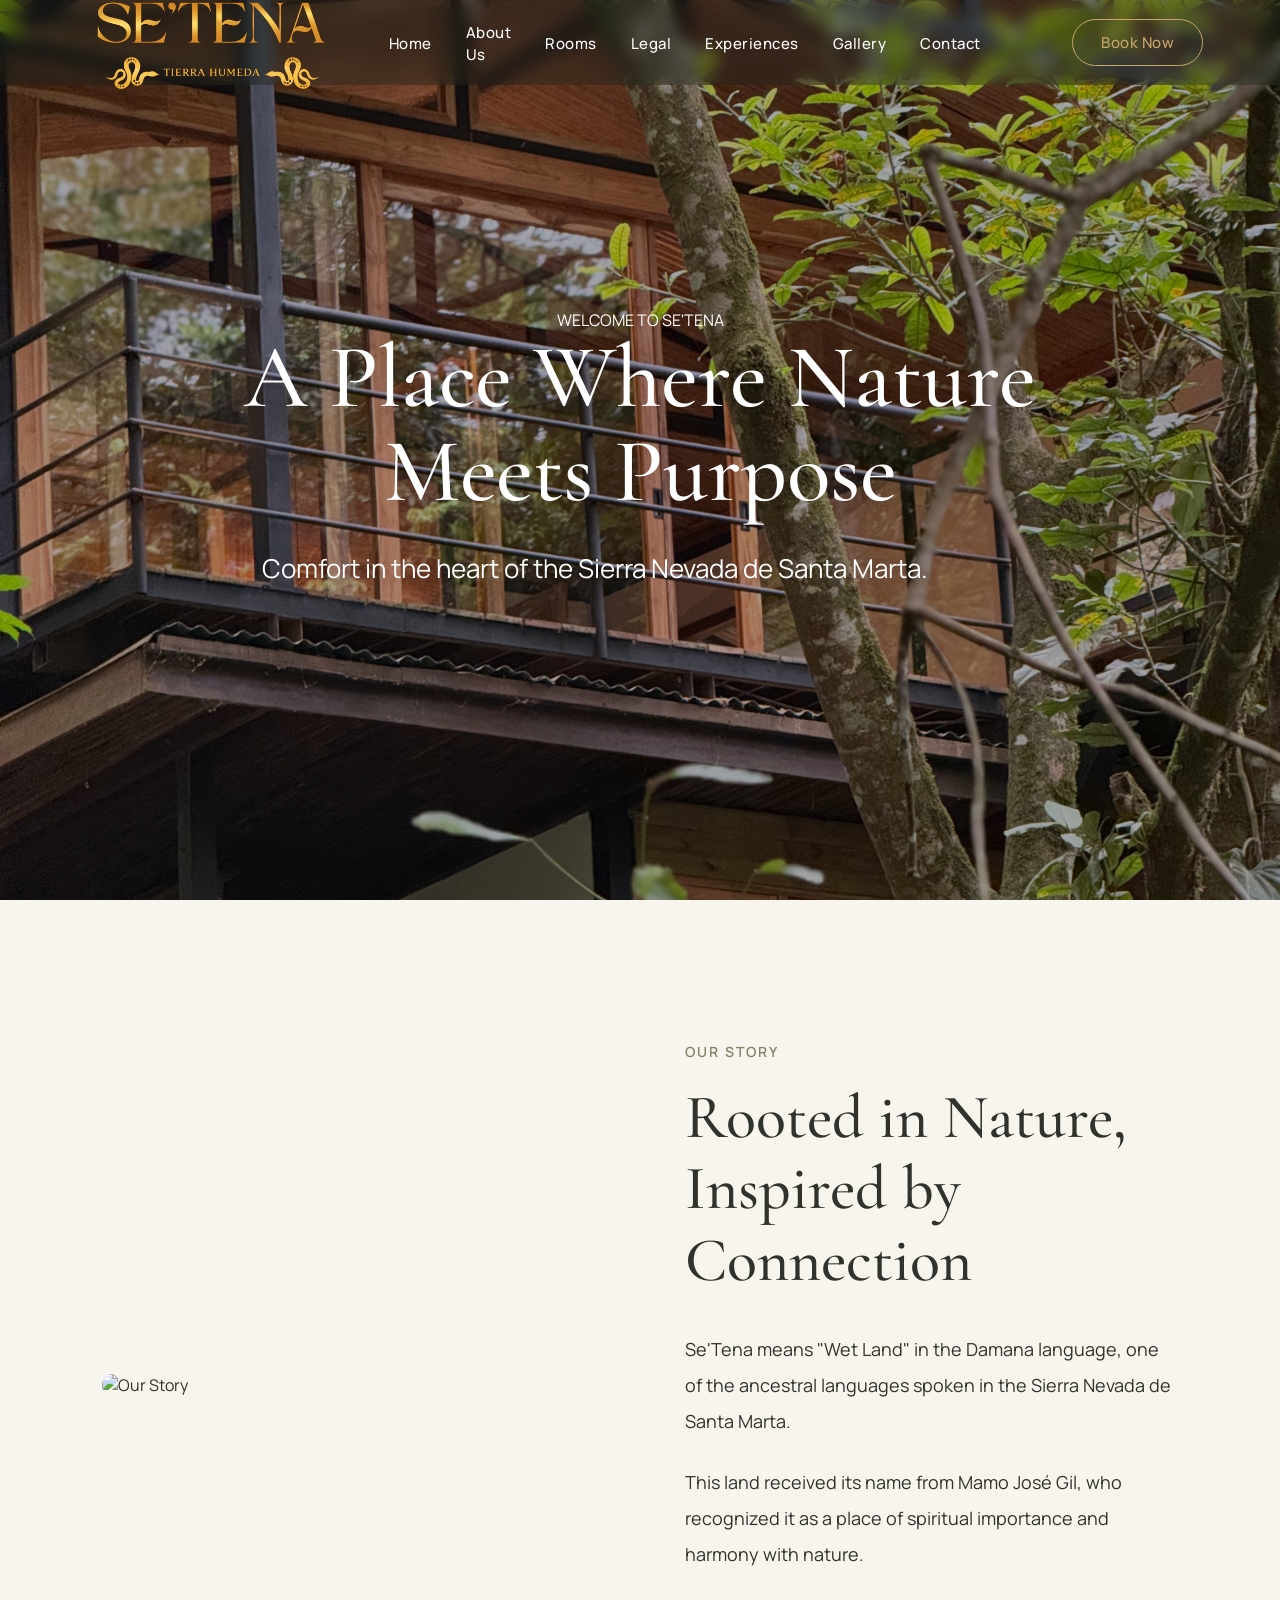
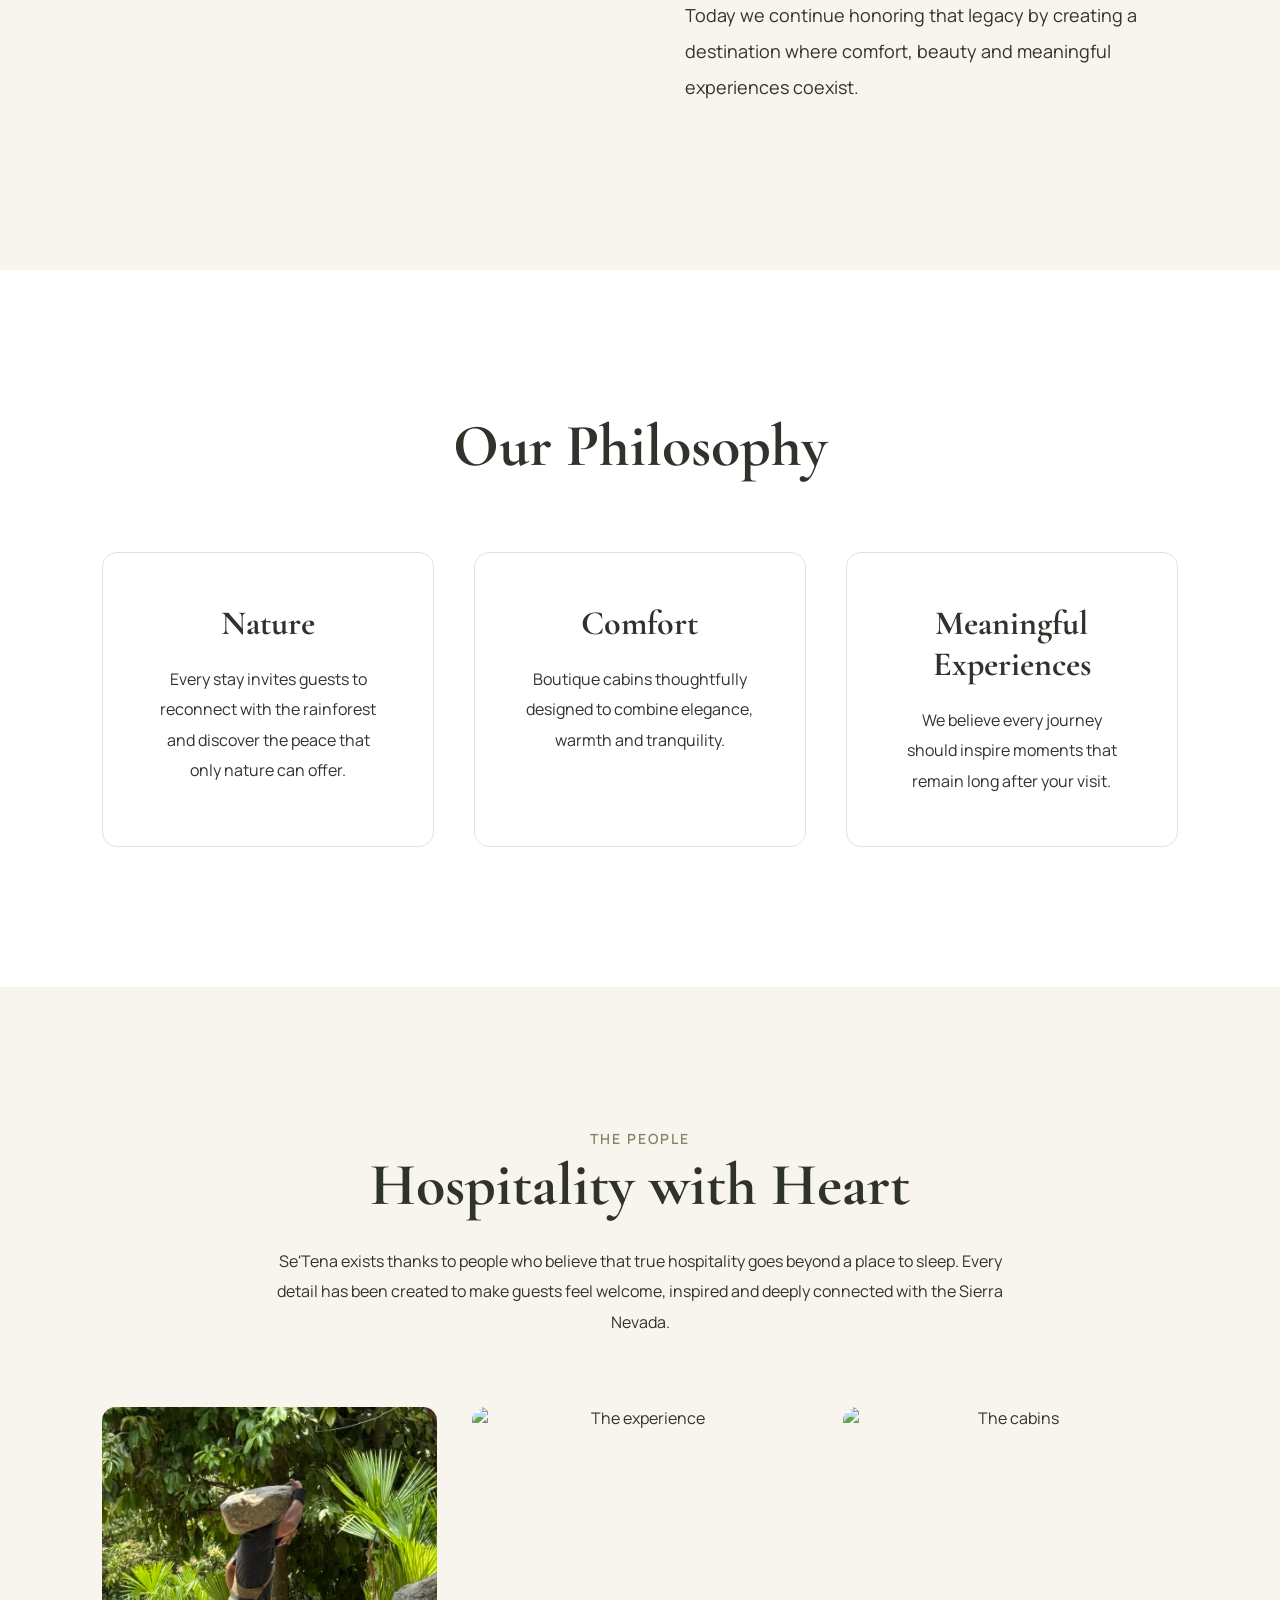
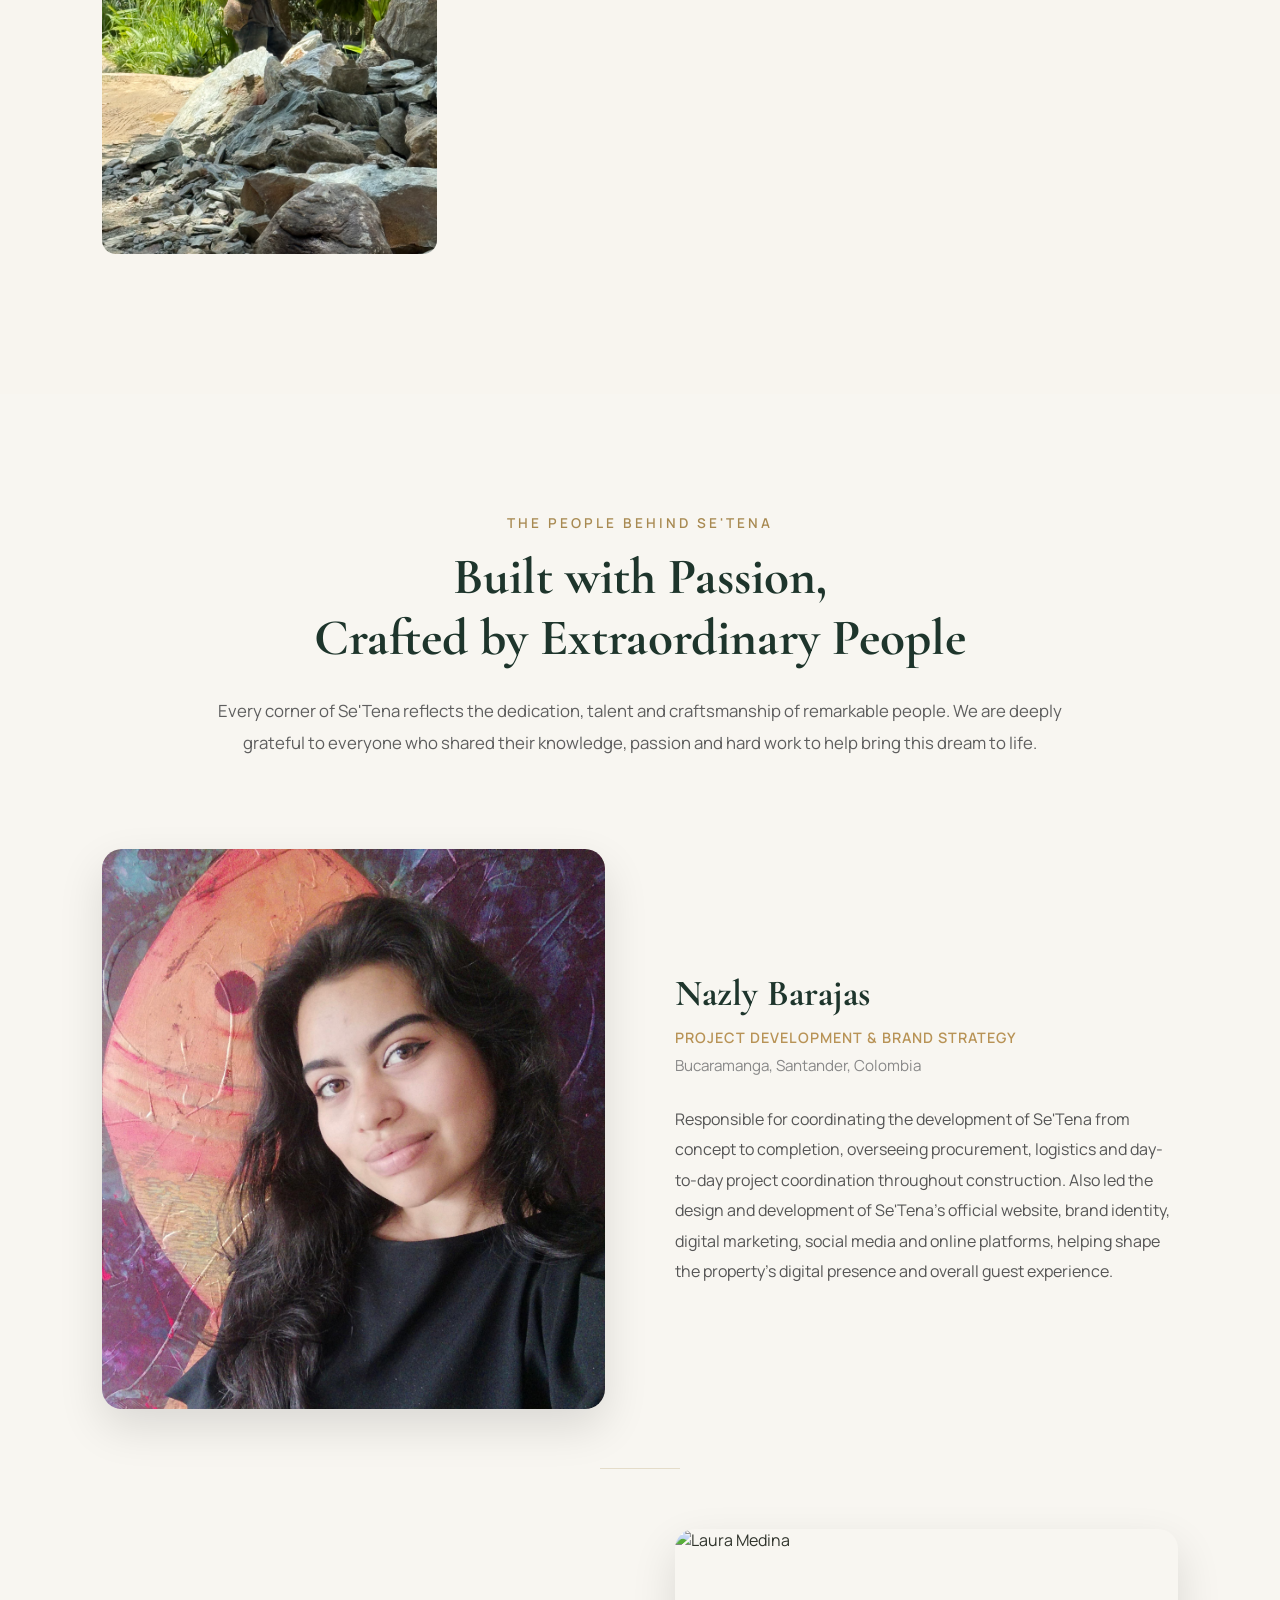
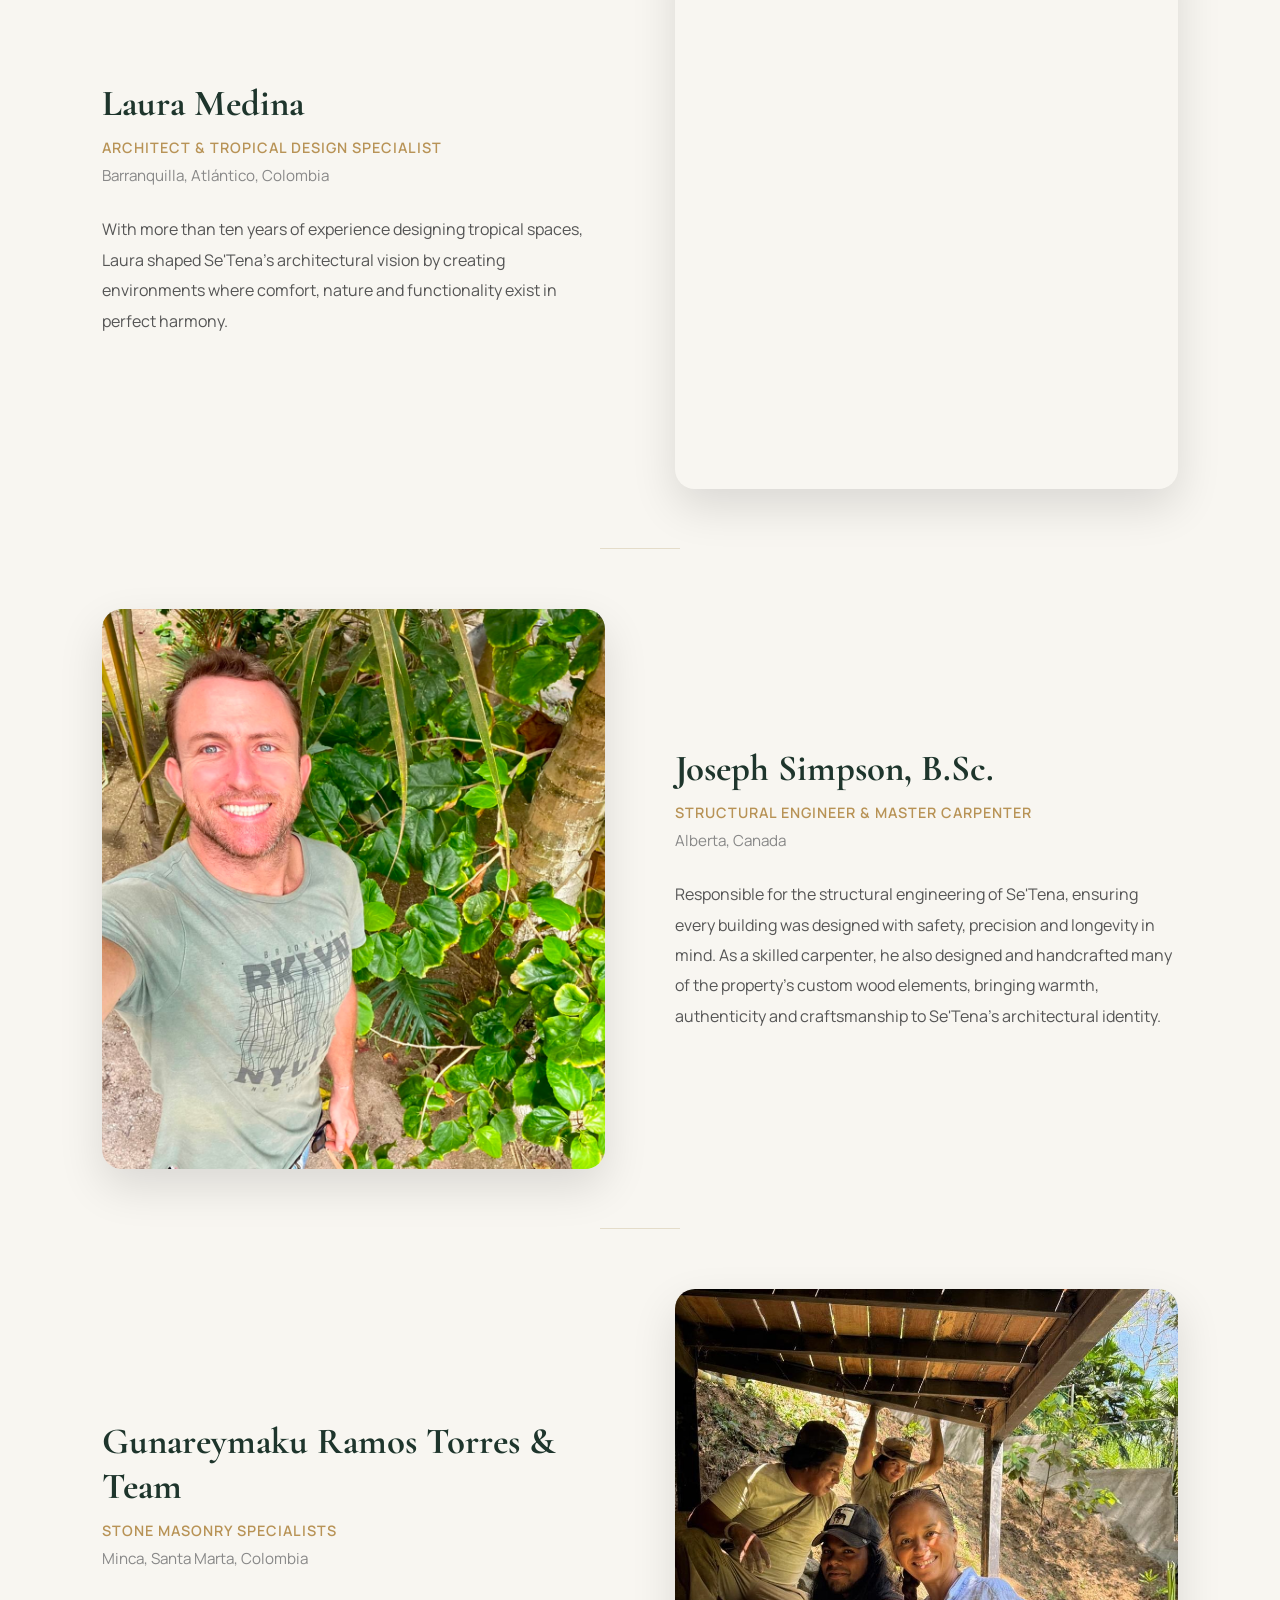
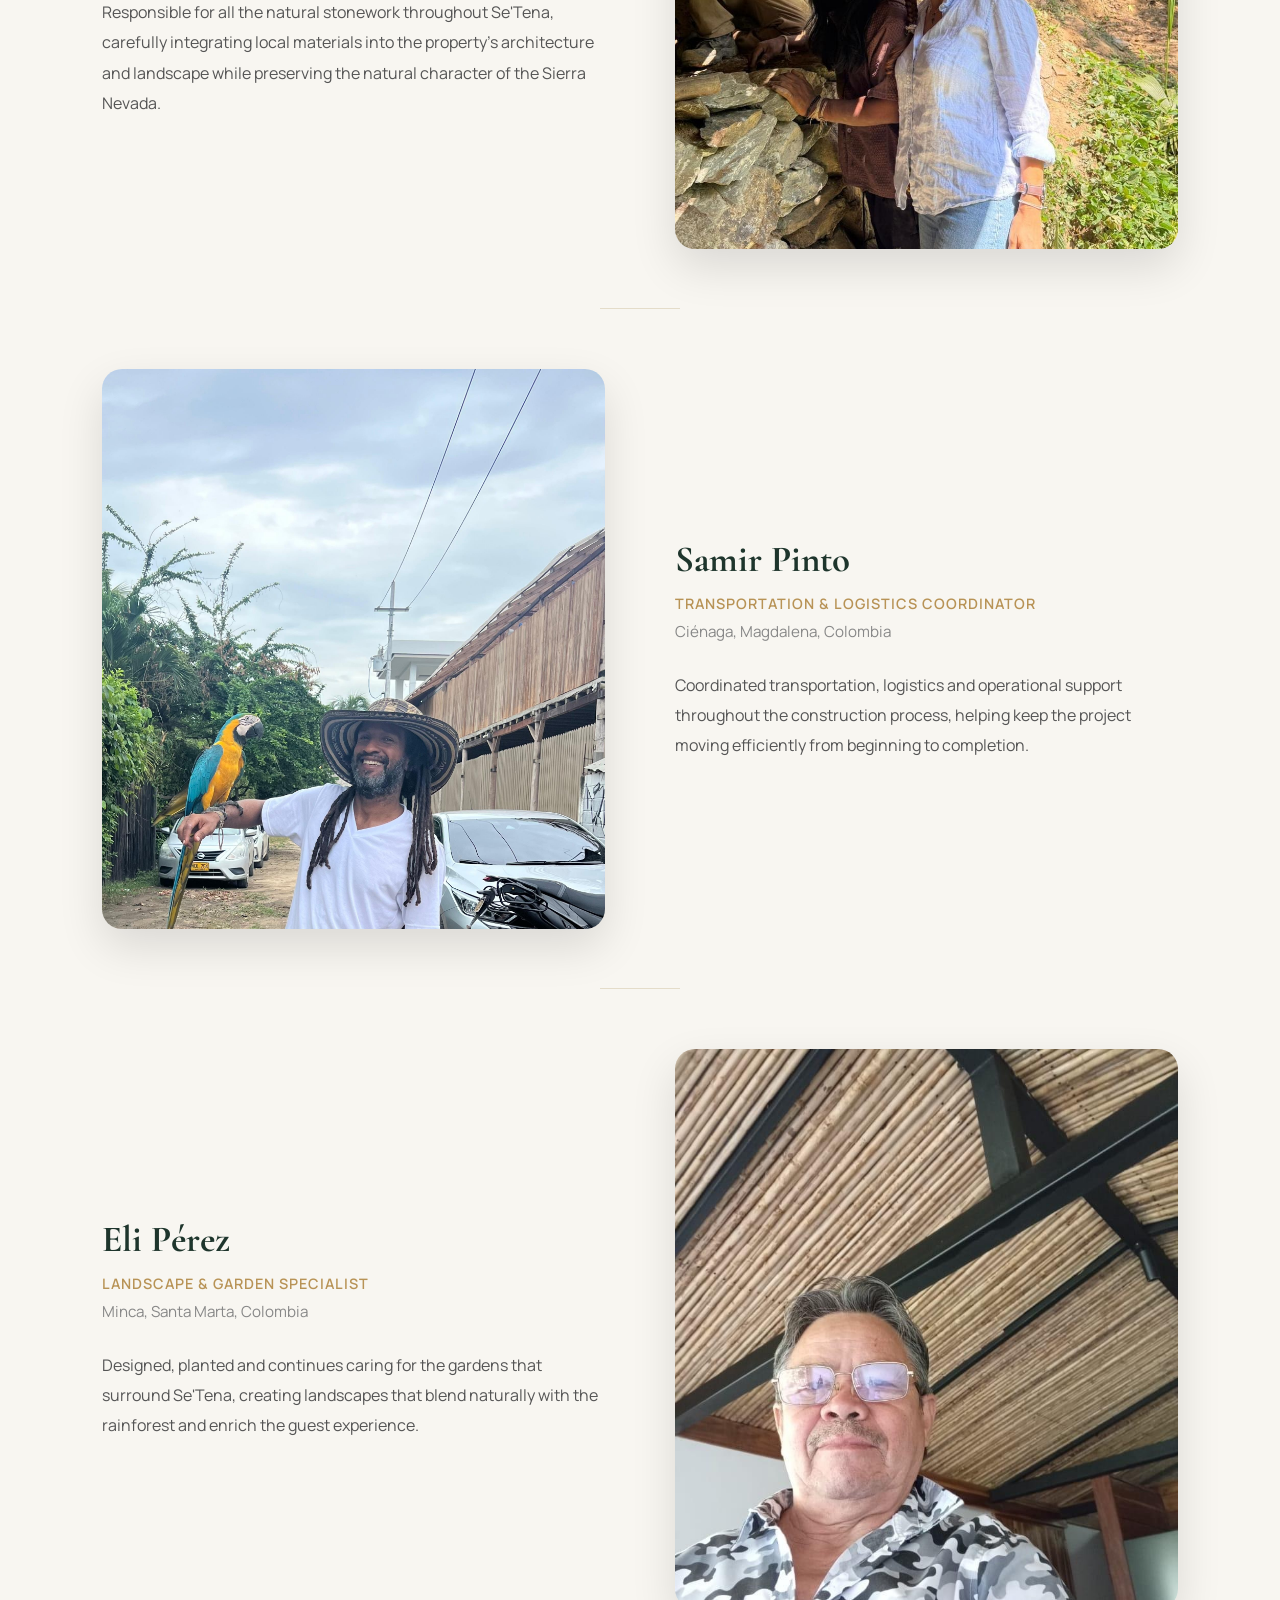
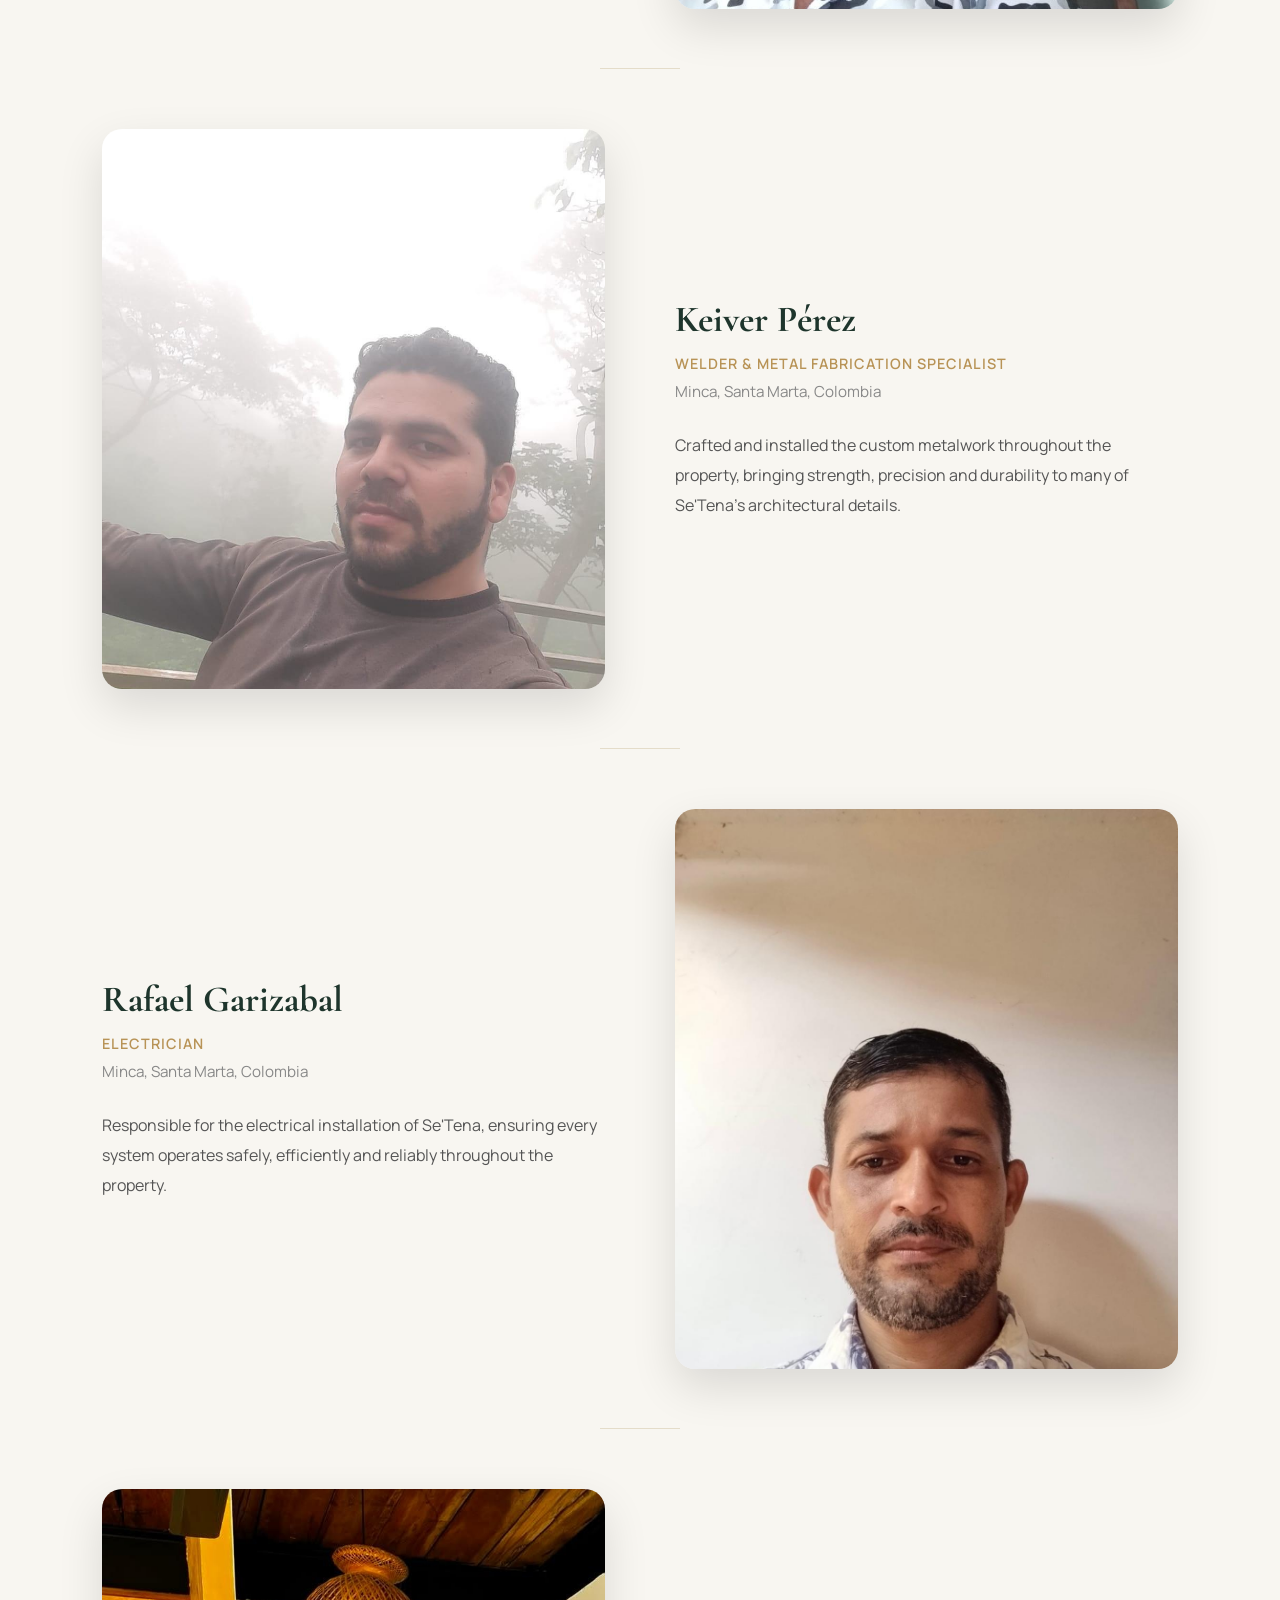
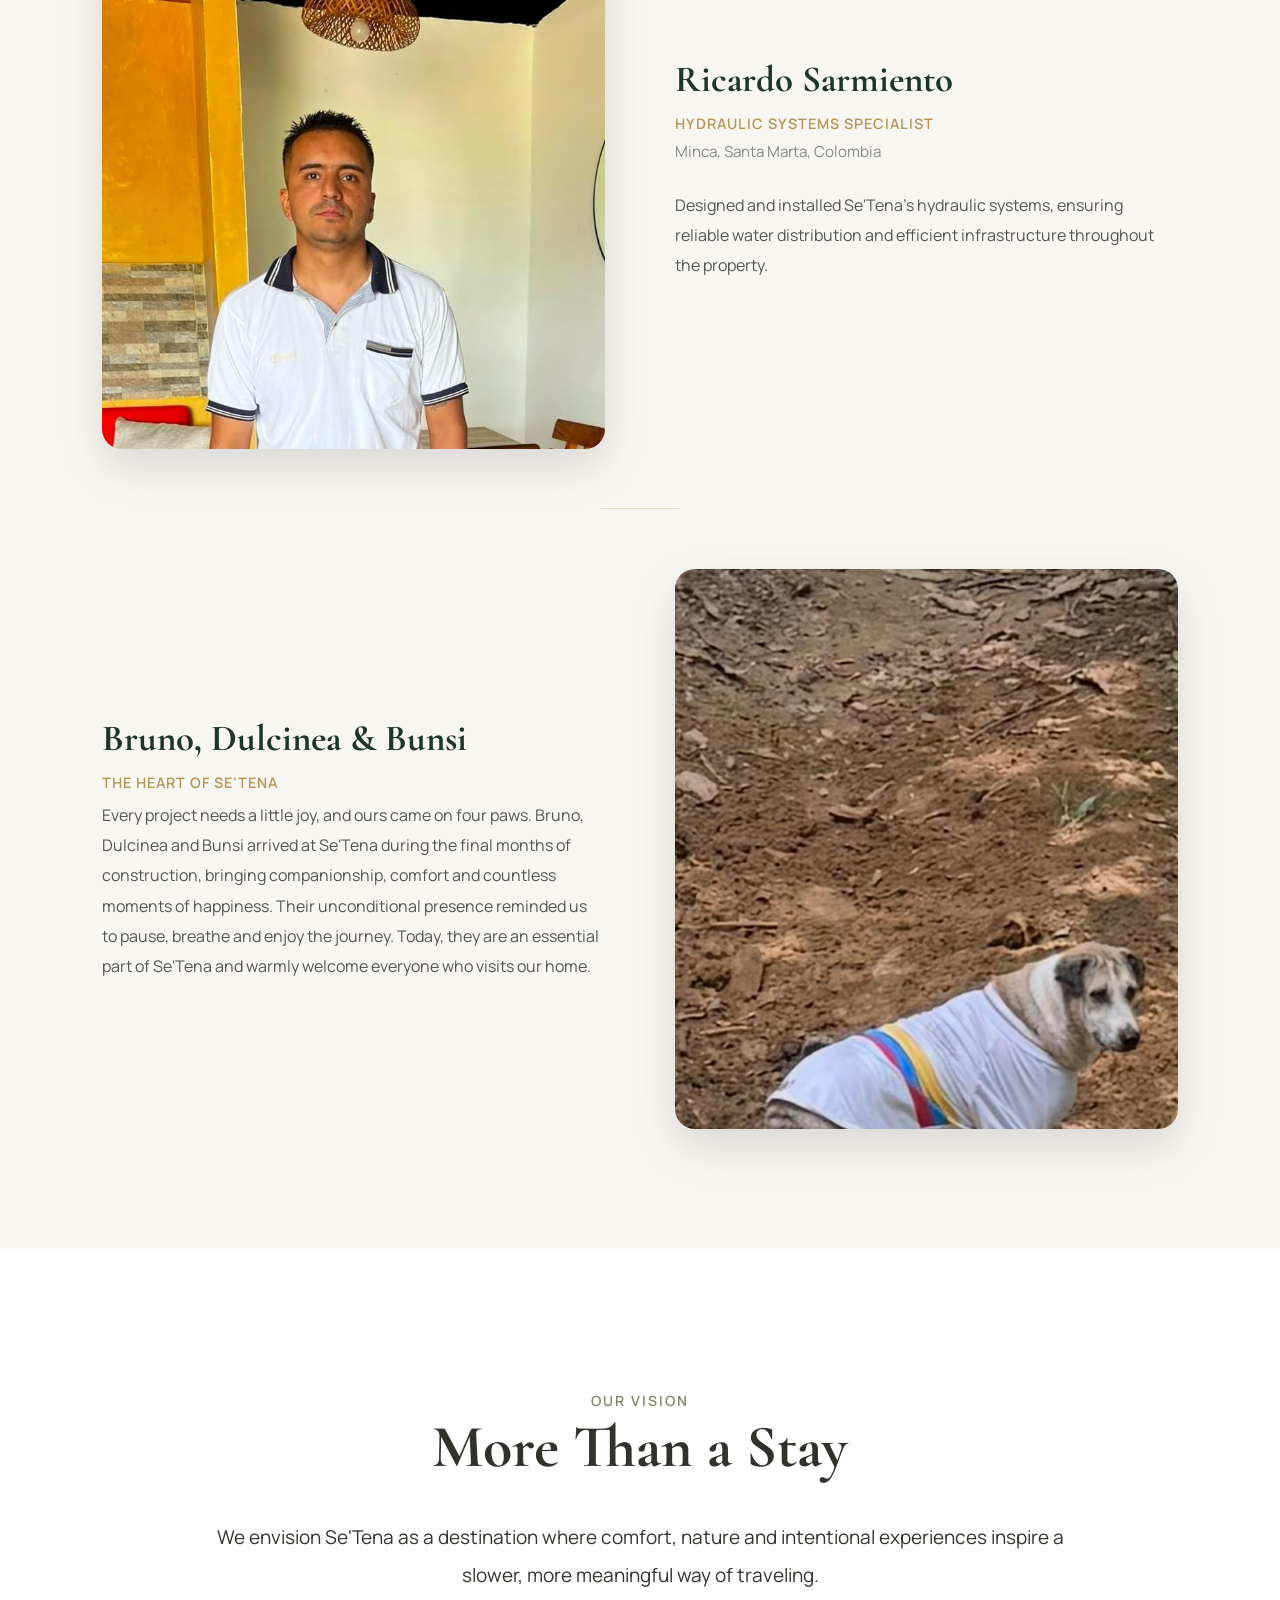
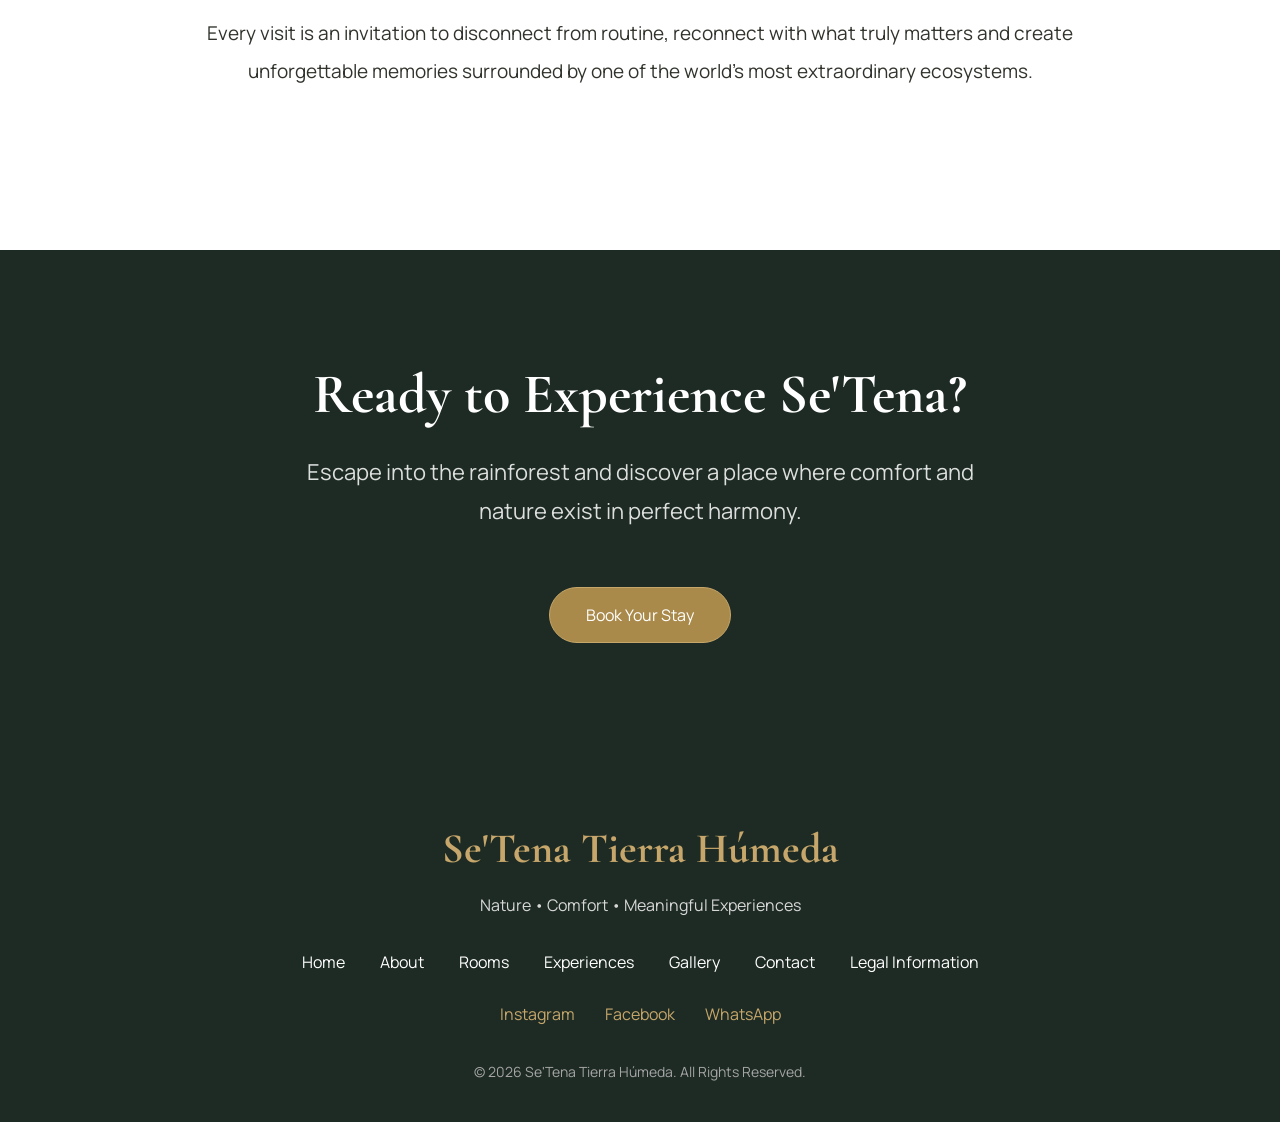
==== commit 4773d1f3: "Refactor team member section in about.html Removed unnecessary div and cleaned up team member sectio" ====
--- a/about.html
+++ b/about.html
@@ -357,14 +357,11 @@
       <!-- =========================
 GUNAREYMAKU
 ========================= -->
-
 <div class="team-member reverse">
 
-    <div class="team-photo slider">
-
-        <img src="images/gunarey1.jpg" class="active" alt="Gunareymaku Ramos Torres">
-        <img src="images/gunarey2.jpg" alt="Gunareymaku Ramos Torres">
-        <img src="images/gunarey3.jpg" alt="Gunareymaku Ramos Torres">
+    <div class="team-photo">
+
+        <img src="images/gunarey1.jpg" alt="Gunareymaku Ramos Torres">
 
     </div>
 
@@ -381,15 +378,12 @@
         </span>
 
         <p>
-
             Responsible for all the natural stonework throughout Se'Tena, carefully integrating local materials into the property's architecture and landscape while preserving the natural character of the Sierra Nevada.
-
-        </p>
-
-    </div>
-
-</div>
-
+        </p>
+
+    </div>
+
+</div>
 
 
 <!-- =========================
--- a/css/style.css
+++ b/css/style.css
@@ -2216,12 +2216,20 @@
     align-items:center;
     gap:70px;
     margin-bottom:120px;
+    position:relative;
+    transition:.4s ease;
 
 }
 
 .team-member.reverse{
 
     flex-direction:row-reverse;
+
+}
+
+.team-member:hover{
+
+    transform:translateY(-4px);
 
 }
 
@@ -2236,6 +2244,13 @@
     overflow:hidden;
     border-radius:20px;
     box-shadow:0 18px 45px rgba(0,0,0,.12);
+    transition:.45s ease;
+
+}
+
+.team-member:hover .team-photo{
+
+    box-shadow:0 28px 65px rgba(0,0,0,.18);
 
 }
 
@@ -2244,6 +2259,7 @@
     width:100%;
     height:560px;
     object-fit:cover;
+    object-position:center top;
     display:block;
     transition:.6s;
 
@@ -2252,6 +2268,40 @@
 .team-photo:hover img{
 
     transform:scale(1.04);
+
+}
+
+/*==============================
+SLIDER
+==============================*/
+
+.team-photo.slider{
+
+    position:relative;
+    height:560px;
+
+}
+
+.team-photo.slider img{
+
+    position:absolute;
+    inset:0;
+
+    width:100%;
+    height:100%;
+
+    object-fit:cover;
+    object-position:center top;
+
+    opacity:0;
+
+    transition:opacity 1s ease;
+
+}
+
+.team-photo.slider img.active{
+
+    opacity:1;
 
 }
 
@@ -2271,6 +2321,13 @@
     font-size:2.3rem;
     color:#1E352C;
     margin-bottom:12px;
+    transition:.35s;
+
+}
+
+.team-member:hover h3{
+
+    color:#A88A52;
 
 }
 
@@ -2302,80 +2359,30 @@
     font-size:1rem;
 
 }
-/*=========================================
-IMAGE SLIDER
-=========================================*/
-
-.team-photo.slider{
-
-    position:relative;
-    height:560px;
-
-}
-
-.team-photo.slider img{
+
+/*==============================
+DIVIDER
+==============================*/
+
+.team-member::after{
+
+    content:"";
 
     position:absolute;
-    inset:0;
-    width:100%;
-    height:100%;
-    object-fit:cover;
-
-    opacity:0;
-
-    transition:opacity 1.5s ease-in-out;
-
-}
-
-.team-photo.slider img.active{
-
-    opacity:1;
-
-}
-
-/*=========================================
-HOVER EFFECT
-=========================================*/
-
-.team-member{
-
-    transition:.4s ease;
-
-}
-
-.team-member:hover{
-
-    transform:translateY(-4px);
-
-}
-
-.team-photo{
-
-    transition:.45s ease;
-
-}
-
-.team-member:hover .team-photo{
-
-    box-shadow:0 28px 65px rgba(0,0,0,.18);
-
-}
-
-.team-info h3{
-
-    transition:.35s;
-
-}
-
-.team-member:hover h3{
-
-    color:#A88A52;
-
-}
-
-/*=========================================
-SMOOTH SEPARATION
-=========================================*/
+
+    left:50%;
+
+    bottom:-60px;
+
+    transform:translateX(-50%);
+
+    width:80px;
+
+    height:1px;
+
+    background:rgba(168,138,82,.25);
+
+}
 
 .team-member:last-child{
 
@@ -2383,38 +2390,112 @@
 
 }
 
-.team-member::after{
-
-    content:"";
-
-    position:absolute;
-
-    left:50%;
-
-    bottom:-60px;
-
-    transform:translateX(-50%);
-
-    width:80px;
-
-    height:1px;
-
-    background:rgba(168,138,82,.25);
-
-}
-
 .team-member:last-child::after{
 
     display:none;
 
 }
 
-/*=========================================
-MAKE POSITION RELATIVE
-=========================================*/
-
-.team-member{
-
-    position:relative;
-
-}
+/*=================================================
+MOBILE
+=================================================*/
+
+@media (max-width:768px){
+
+    .team-section{
+
+        padding:80px 8%;
+
+    }
+
+    .team-section h2{
+
+        font-size:2.3rem;
+
+    }
+
+    .team-intro{
+
+        margin-bottom:60px;
+
+    }
+
+    .team-member,
+    .team-member.reverse{
+
+        flex-direction:column !important;
+        text-align:center;
+        gap:28px;
+        margin-bottom:80px;
+
+    }
+
+    .team-photo{
+
+        width:100%;
+        max-width:340px;
+        margin:auto;
+
+    }
+
+    .team-photo img{
+
+        height:420px;
+
+    }
+
+    .team-photo.slider{
+
+        width:100%;
+        max-width:340px;
+        height:420px;
+        position:relative;
+        overflow:hidden;
+
+    }
+
+    .team-photo.slider img{
+
+        position:absolute;
+        inset:0;
+
+        width:100%;
+        height:100%;
+
+        object-fit:cover;
+        object-position:center top;
+
+    }
+
+    .team-info{
+
+        width:100%;
+
+    }
+
+    .team-info h3{
+
+        font-size:2rem;
+
+    }
+
+    .team-role{
+
+        font-size:.85rem;
+
+    }
+
+    .team-info p{
+
+        text-align:center;
+
+    }
+
+    .team-member::after{
+
+        bottom:-40px;
+        width:60px;
+
+    }
+
+}
--- a/css/responsive.css
+++ b/css/responsive.css
@@ -490,3 +490,106 @@
     font-size:28px;
 
 }
+/*=================================================
+THE PEOPLE BEHIND SE'TENA
+MOBILE
+=================================================*/
+
+@media screen and (max-width:768px){
+
+    .team-section{
+
+        padding:80px 8%;
+
+    }
+
+    .team-section h2{
+
+        font-size:2.4rem;
+
+    }
+
+    .team-intro{
+
+        margin-bottom:60px;
+
+    }
+
+    .team-member,
+    .team-member.reverse{
+
+        flex-direction:column !important;
+        align-items:center;
+        gap:30px;
+        margin-bottom:80px;
+        text-align:center;
+
+    }
+
+    .team-photo{
+
+        width:100%;
+        max-width:340px;
+        margin:auto;
+
+    }
+
+    /* SOLO LAS FOTOS NORMALES */
+
+    .team-photo:not(.slider) img{
+
+        width:100%;
+        height:420px;
+        object-fit:cover;
+        object-position:center top;
+
+    }
+
+    /* SLIDER */
+
+    .team-photo.slider{
+
+        position:relative;
+        width:100%;
+        max-width:340px;
+        height:420px;
+        overflow:hidden;
+
+    }
+
+    .team-photo.slider img{
+
+        position:absolute;
+        inset:0;
+
+        width:100%;
+        height:100%;
+
+        object-fit:cover;
+        object-position:center top;
+
+        opacity:0;
+
+        transition:opacity 1s ease;
+
+    }
+
+    .team-photo.slider img.active{
+
+        opacity:1;
+
+    }
+
+    .team-info{
+
+        width:100%;
+
+    }
+
+    .team-info h3{
+
+        font-size:2rem;
+
+    }
+
+}
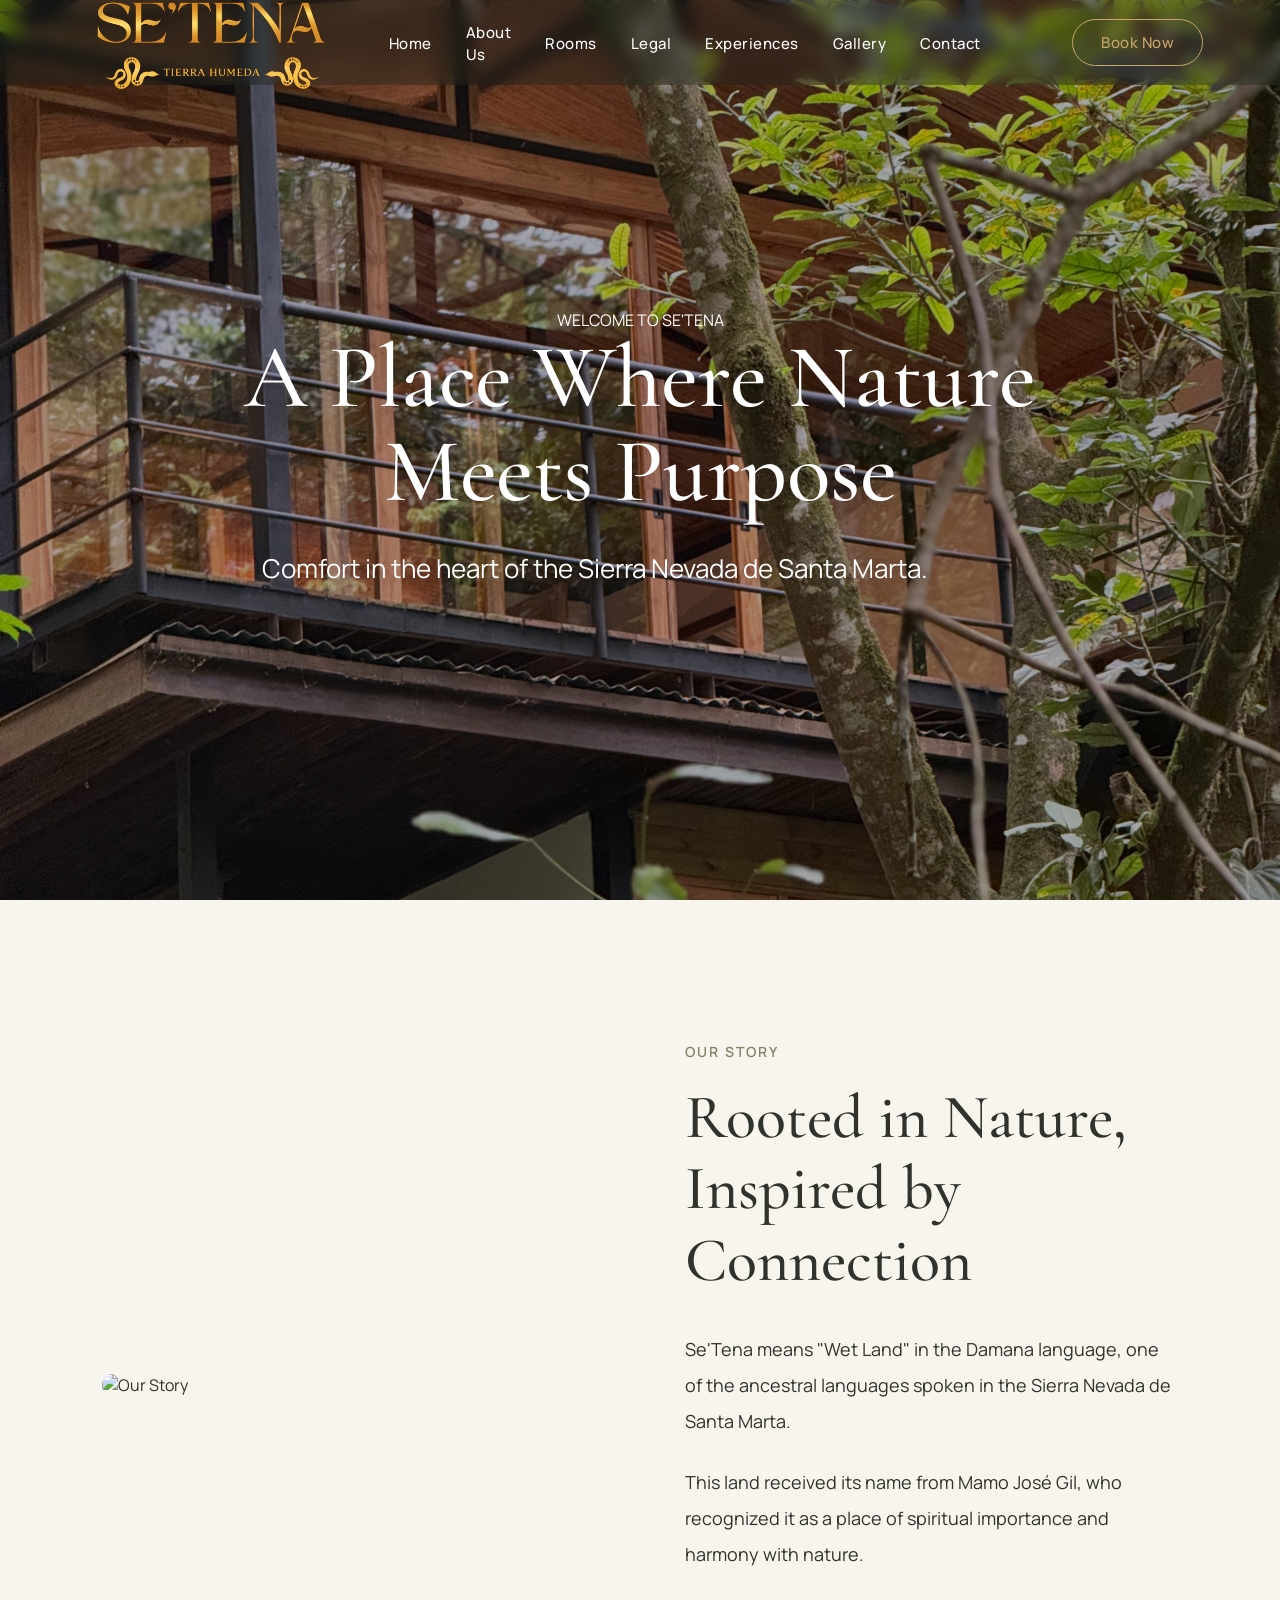
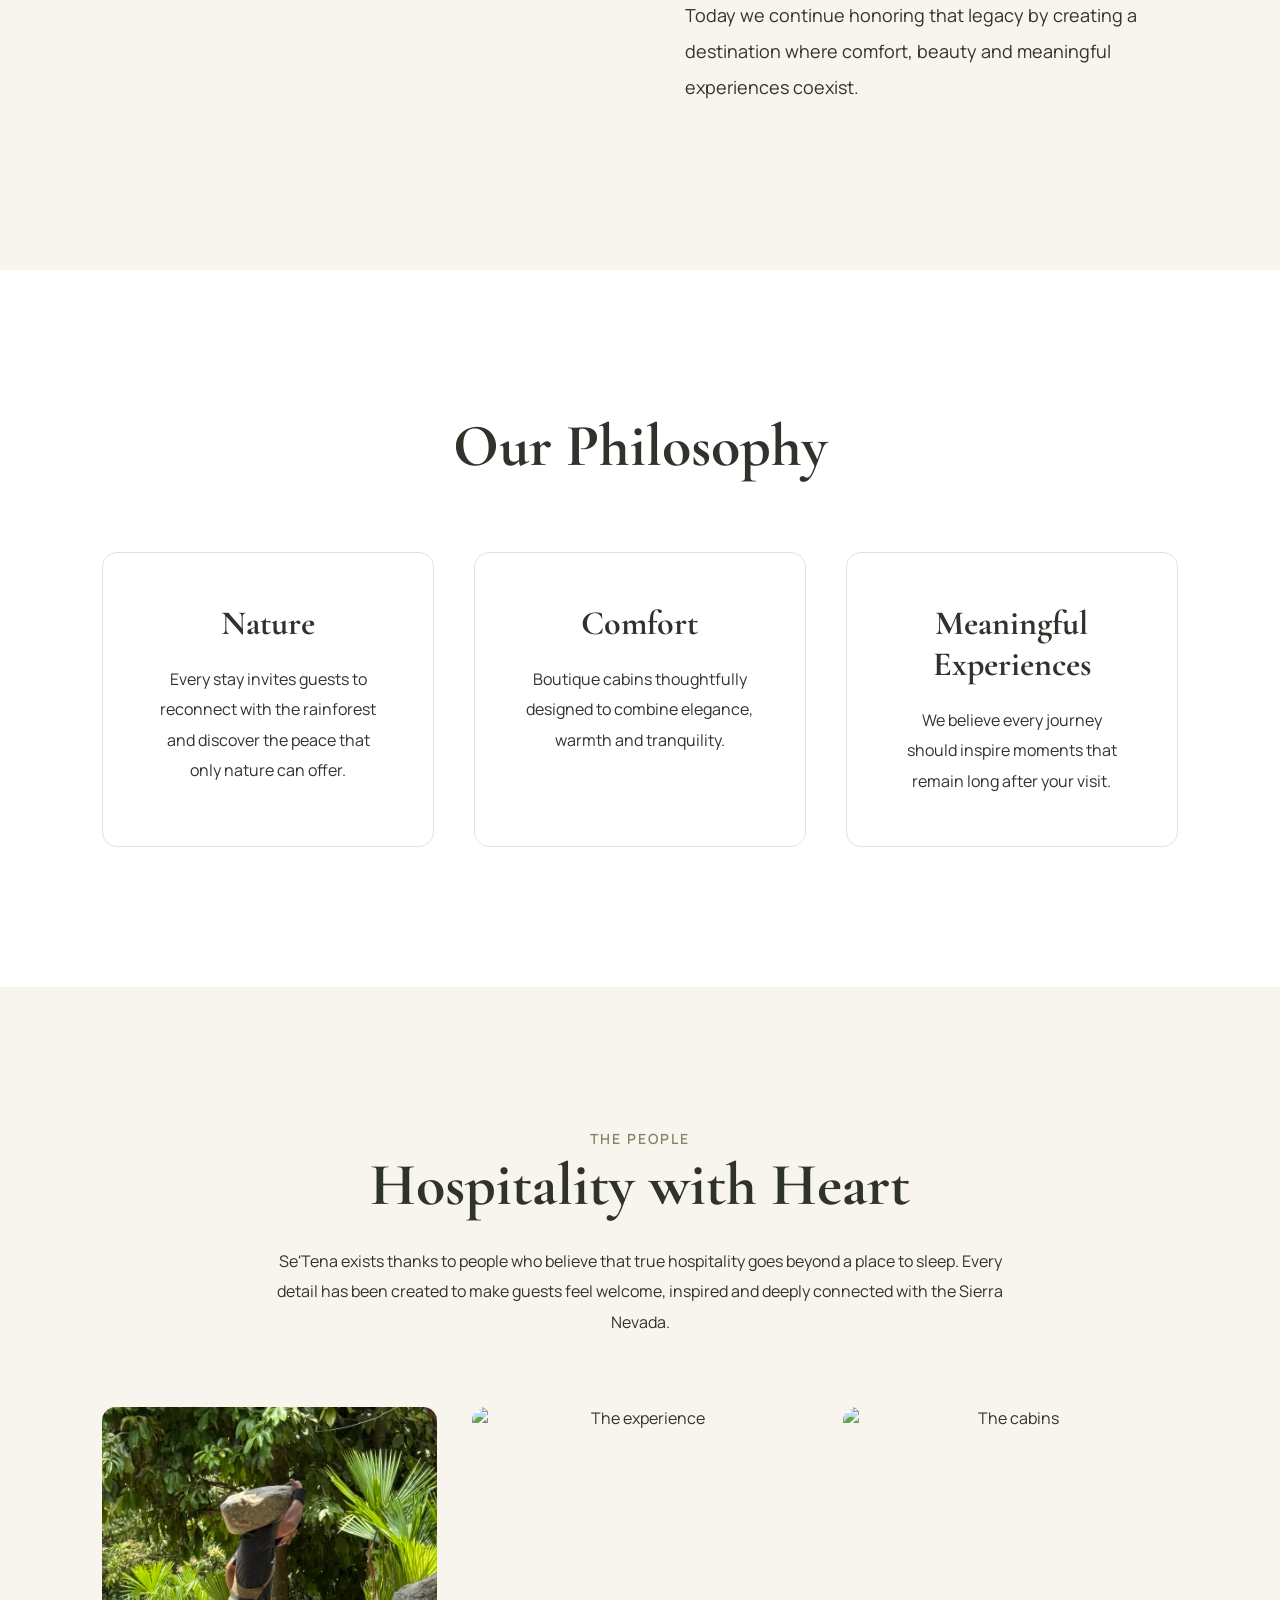
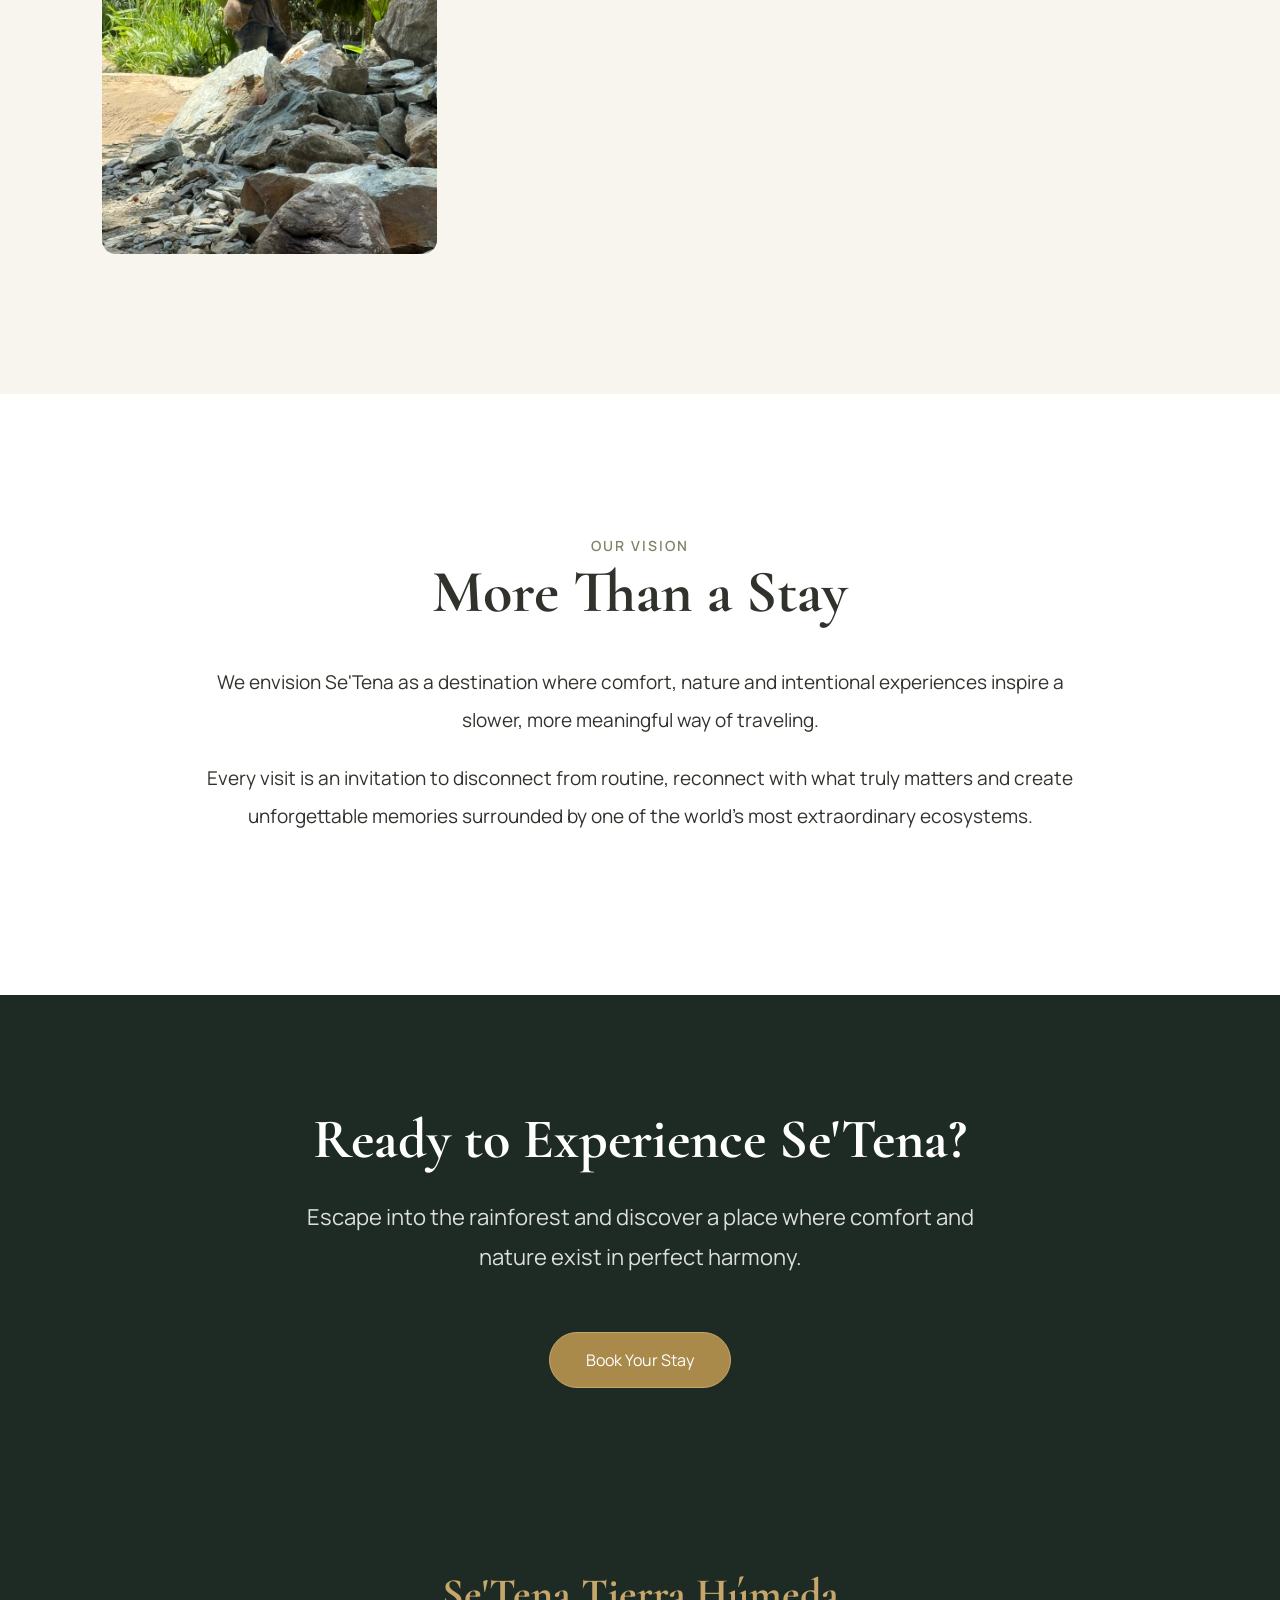
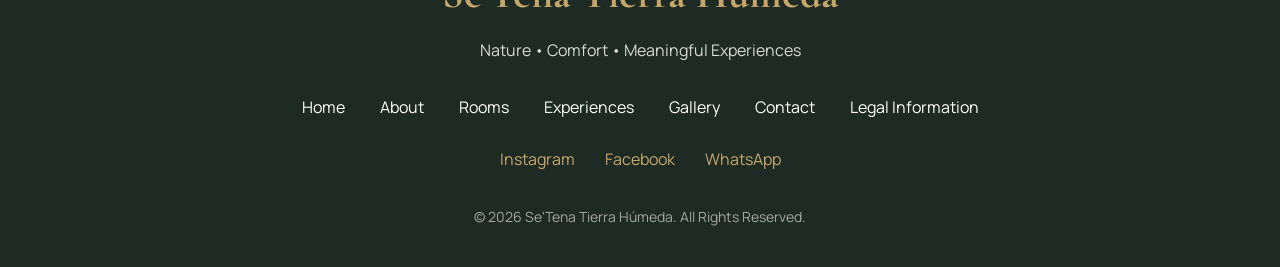
==== commit bfba51da: "Update about.html" ====
--- a/about.html
+++ b/about.html
@@ -225,382 +225,6 @@
     </div>
 
 </section>
-<!-- ==========================================
-THE PEOPLE BEHIND SE'TENA
-========================================== -->
-
-<section class="team-section">
-
-    <div class="container">
-
-        <span class="section-subtitle">
-            THE PEOPLE BEHIND SE'TENA
-        </span>
-
-        <h2>
-            Built with Passion,<br>
-            Crafted by Extraordinary People
-        </h2>
-
-        <p class="team-intro">
-            Every corner of Se'Tena reflects the dedication, talent and craftsmanship of remarkable people.
-            We are deeply grateful to everyone who shared their knowledge, passion and hard work to help bring this dream to life.
-        </p>
-
-
-
-<!-- =========================
-NAZLY
-========================= -->
-
-<div class="team-member">
-
-    <div class="team-photo">
-
-        <img src="images/nazly1.jpg" alt="Nazly Barajas">
-
-    </div>
-
-    <div class="team-info">
-
-        <h3>Nazly Barajas</h3>
-
-        <span class="team-role">
-            Project Development & Brand Strategy
-        </span>
-
-        <span class="team-location">
-            Bucaramanga, Santander, Colombia
-        </span>
-
-        <p>
-
-            Responsible for coordinating the development of Se'Tena from concept to completion, overseeing procurement, logistics and day-to-day project coordination throughout construction. Also led the design and development of Se'Tena's official website, brand identity, digital marketing, social media and online platforms, helping shape the property's digital presence and overall guest experience.
-
-        </p>
-
-    </div>
-
-</div>
-
-
-
-<!-- =========================
-LAURA
-========================= -->
-
-<div class="team-member reverse">
-
-    <div class="team-photo">
-
-        <img src="images/laura.jpg" alt="Laura Medina">
-
-    </div>
-
-    <div class="team-info">
-
-        <h3>Laura Medina</h3>
-
-        <span class="team-role">
-            Architect & Tropical Design Specialist
-        </span>
-
-        <span class="team-location">
-            Barranquilla, Atlántico, Colombia
-        </span>
-
-        <p>
-
-            With more than ten years of experience designing tropical spaces, Laura shaped Se'Tena's architectural vision by creating environments where comfort, nature and functionality exist in perfect harmony.
-
-        </p>
-
-    </div>
-
-</div>
-
-
-
-<!-- =========================
-JOSEPH
-========================= -->
-
-<div class="team-member">
-
-    <div class="team-photo">
-
-        <img src="images/joseph.jpg" alt="Joseph Simpson">
-
-    </div>
-
-    <div class="team-info">
-
-        <h3>Joseph Simpson, B.Sc.</h3>
-
-        <span class="team-role">
-            Structural Engineer & Master Carpenter
-        </span>
-
-        <span class="team-location">
-            Alberta, Canada
-        </span>
-
-        <p>
-
-            Responsible for the structural engineering of Se'Tena, ensuring every building was designed with safety, precision and longevity in mind. As a skilled carpenter, he also designed and handcrafted many of the property's custom wood elements, bringing warmth, authenticity and craftsmanship to Se'Tena's architectural identity.
-
-        </p>
-
-    </div>
-
-</div>
-      <!-- =========================
-GUNAREYMAKU
-========================= -->
-<div class="team-member reverse">
-
-    <div class="team-photo">
-
-        <img src="images/gunarey1.jpg" alt="Gunareymaku Ramos Torres">
-
-    </div>
-
-    <div class="team-info">
-
-        <h3>Gunareymaku Ramos Torres & Team</h3>
-
-        <span class="team-role">
-            Stone Masonry Specialists
-        </span>
-
-        <span class="team-location">
-            Minca, Santa Marta, Colombia
-        </span>
-
-        <p>
-            Responsible for all the natural stonework throughout Se'Tena, carefully integrating local materials into the property's architecture and landscape while preserving the natural character of the Sierra Nevada.
-        </p>
-
-    </div>
-
-</div>
-
-
-<!-- =========================
-SAMIR
-========================= -->
-
-<div class="team-member">
-
-    <div class="team-photo">
-
-        <img src="images/samir.jpg" alt="Samir Pinto">
-
-    </div>
-
-    <div class="team-info">
-
-        <h3>Samir Pinto</h3>
-
-        <span class="team-role">
-            Transportation & Logistics Coordinator
-        </span>
-
-        <span class="team-location">
-            Ciénaga, Magdalena, Colombia
-        </span>
-
-        <p>
-
-            Coordinated transportation, logistics and operational support throughout the construction process, helping keep the project moving efficiently from beginning to completion.
-
-        </p>
-
-    </div>
-
-</div>
-
-
-
-<!-- =========================
-ELI
-========================= -->
-
-<div class="team-member reverse">
-
-    <div class="team-photo">
-
-        <img src="images/eli.jpg" alt="Eli Perez">
-
-    </div>
-
-    <div class="team-info">
-
-        <h3>Eli Pérez</h3>
-
-        <span class="team-role">
-            Landscape & Garden Specialist
-        </span>
-
-        <span class="team-location">
-            Minca, Santa Marta, Colombia
-        </span>
-
-        <p>
-
-            Designed, planted and continues caring for the gardens that surround Se'Tena, creating landscapes that blend naturally with the rainforest and enrich the guest experience.
-
-        </p>
-
-    </div>
-
-</div>
-
-
-
-<!-- =========================
-KEIVER
-========================= -->
-
-<div class="team-member">
-
-    <div class="team-photo">
-
-        <img src="images/keiver.jpg" alt="Keiver Perez">
-
-    </div>
-
-    <div class="team-info">
-
-        <h3>Keiver Pérez</h3>
-
-        <span class="team-role">
-            Welder & Metal Fabrication Specialist
-        </span>
-
-        <span class="team-location">
-            Minca, Santa Marta, Colombia
-        </span>
-
-        <p>
-
-            Crafted and installed the custom metalwork throughout the property, bringing strength, precision and durability to many of Se'Tena's architectural details.
-
-        </p>
-
-    </div>
-
-</div>
-
-
-
-<!-- =========================
-RAFAEL
-========================= -->
-
-<div class="team-member reverse">
-
-    <div class="team-photo">
-
-        <img src="images/rafael.jpg" alt="Rafael Garizabal">
-
-    </div>
-
-    <div class="team-info">
-
-        <h3>Rafael Garizabal</h3>
-
-        <span class="team-role">
-            Electrician
-        </span>
-
-        <span class="team-location">
-            Minca, Santa Marta, Colombia
-        </span>
-
-        <p>
-
-            Responsible for the electrical installation of Se'Tena, ensuring every system operates safely, efficiently and reliably throughout the property.
-
-        </p>
-
-    </div>
-
-</div>
-
-
-
-<!-- =========================
-RICARDO
-========================= -->
-
-<div class="team-member">
-
-    <div class="team-photo">
-
-        <img src="images/ricardo.jpg" alt="Ricardo Sarmiento">
-
-    </div>
-
-    <div class="team-info">
-
-        <h3>Ricardo Sarmiento</h3>
-
-        <span class="team-role">
-            Hydraulic Systems Specialist
-        </span>
-
-        <span class="team-location">
-            Minca, Santa Marta, Colombia
-        </span>
-
-        <p>
-
-            Designed and installed Se'Tena's hydraulic systems, ensuring reliable water distribution and efficient infrastructure throughout the property.
-
-        </p>
-
-    </div>
-
-</div>
-
-
-
-<!-- =========================
-BRUNO - DULCINEA - BUNSI
-========================= -->
-
-<div class="team-member reverse">
-
-    <div class="team-photo slider">
-
-        <img src="images/bruno1.jpg" class="active" alt="Bruno">
-        <img src="images/bruno2.jpg" alt="Dulcinea">
-        <img src="images/bruno3.jpg" alt="Bunsi">
-
-    </div>
-
-    <div class="team-info">
-
-        <h3>Bruno, Dulcinea & Bunsi</h3>
-
-        <span class="team-role">
-            The Heart of Se'Tena
-        </span>
-
-        <p>
-
-            Every project needs a little joy, and ours came on four paws. Bruno, Dulcinea and Bunsi arrived at Se'Tena during the final months of construction, bringing companionship, comfort and countless moments of happiness. Their unconditional presence reminded us to pause, breathe and enjoy the journey. Today, they are an essential part of Se'Tena and warmly welcome everyone who visits our home.
-
-        </p>
-
-    </div>
-
-</div>
-
-</div>
-
-</section>
 <!-- ==========================
      VISION
 ========================== -->
--- a/css/style.css
+++ b/css/style.css
@@ -2161,341 +2161,3 @@
 }
 
 }
-/*=========================================
-THE PEOPLE BEHIND SE'TENA
-=========================================*/
-
-.team-section{
-
-    padding:120px 8%;
-    background:#F8F6F1;
-
-}
-
-.team-section .section-subtitle{
-
-    display:block;
-    text-align:center;
-    color:#A88A52;
-    letter-spacing:3px;
-    text-transform:uppercase;
-    font-size:.85rem;
-    margin-bottom:15px;
-
-}
-
-.team-section h2{
-
-    text-align:center;
-    font-family:'Cormorant Garamond',serif;
-    font-size:3.2rem;
-    color:#1E352C;
-    margin-bottom:25px;
-    line-height:1.2;
-
-}
-
-.team-intro{
-
-    max-width:850px;
-    margin:0 auto 90px;
-    text-align:center;
-    color:#5E5E5E;
-    line-height:1.9;
-    font-size:1.05rem;
-
-}
-
-/*==============================
-TEAM MEMBER
-==============================*/
-
-.team-member{
-
-    display:flex;
-    align-items:center;
-    gap:70px;
-    margin-bottom:120px;
-    position:relative;
-    transition:.4s ease;
-
-}
-
-.team-member.reverse{
-
-    flex-direction:row-reverse;
-
-}
-
-.team-member:hover{
-
-    transform:translateY(-4px);
-
-}
-
-/*==============================
-PHOTO
-==============================*/
-
-.team-photo{
-
-    flex:1;
-    position:relative;
-    overflow:hidden;
-    border-radius:20px;
-    box-shadow:0 18px 45px rgba(0,0,0,.12);
-    transition:.45s ease;
-
-}
-
-.team-member:hover .team-photo{
-
-    box-shadow:0 28px 65px rgba(0,0,0,.18);
-
-}
-
-.team-photo img{
-
-    width:100%;
-    height:560px;
-    object-fit:cover;
-    object-position:center top;
-    display:block;
-    transition:.6s;
-
-}
-
-.team-photo:hover img{
-
-    transform:scale(1.04);
-
-}
-
-/*==============================
-SLIDER
-==============================*/
-
-.team-photo.slider{
-
-    position:relative;
-    height:560px;
-
-}
-
-.team-photo.slider img{
-
-    position:absolute;
-    inset:0;
-
-    width:100%;
-    height:100%;
-
-    object-fit:cover;
-    object-position:center top;
-
-    opacity:0;
-
-    transition:opacity 1s ease;
-
-}
-
-.team-photo.slider img.active{
-
-    opacity:1;
-
-}
-
-/*==============================
-TEXT
-==============================*/
-
-.team-info{
-
-    flex:1;
-
-}
-
-.team-info h3{
-
-    font-family:'Cormorant Garamond',serif;
-    font-size:2.3rem;
-    color:#1E352C;
-    margin-bottom:12px;
-    transition:.35s;
-
-}
-
-.team-member:hover h3{
-
-    color:#A88A52;
-
-}
-
-.team-role{
-
-    display:block;
-    color:#B89356;
-    font-weight:600;
-    letter-spacing:1px;
-    text-transform:uppercase;
-    font-size:.9rem;
-    margin-bottom:8px;
-
-}
-
-.team-location{
-
-    display:block;
-    color:#888;
-    font-size:.95rem;
-    margin-bottom:28px;
-
-}
-
-.team-info p{
-
-    color:#555;
-    line-height:1.9;
-    font-size:1rem;
-
-}
-
-/*==============================
-DIVIDER
-==============================*/
-
-.team-member::after{
-
-    content:"";
-
-    position:absolute;
-
-    left:50%;
-
-    bottom:-60px;
-
-    transform:translateX(-50%);
-
-    width:80px;
-
-    height:1px;
-
-    background:rgba(168,138,82,.25);
-
-}
-
-.team-member:last-child{
-
-    margin-bottom:0;
-
-}
-
-.team-member:last-child::after{
-
-    display:none;
-
-}
-
-/*=================================================
-MOBILE
-=================================================*/
-
-@media (max-width:768px){
-
-    .team-section{
-
-        padding:80px 8%;
-
-    }
-
-    .team-section h2{
-
-        font-size:2.3rem;
-
-    }
-
-    .team-intro{
-
-        margin-bottom:60px;
-
-    }
-
-    .team-member,
-    .team-member.reverse{
-
-        flex-direction:column !important;
-        text-align:center;
-        gap:28px;
-        margin-bottom:80px;
-
-    }
-
-    .team-photo{
-
-        width:100%;
-        max-width:340px;
-        margin:auto;
-
-    }
-
-    .team-photo img{
-
-        height:420px;
-
-    }
-
-    .team-photo.slider{
-
-        width:100%;
-        max-width:340px;
-        height:420px;
-        position:relative;
-        overflow:hidden;
-
-    }
-
-    .team-photo.slider img{
-
-        position:absolute;
-        inset:0;
-
-        width:100%;
-        height:100%;
-
-        object-fit:cover;
-        object-position:center top;
-
-    }
-
-    .team-info{
-
-        width:100%;
-
-    }
-
-    .team-info h3{
-
-        font-size:2rem;
-
-    }
-
-    .team-role{
-
-        font-size:.85rem;
-
-    }
-
-    .team-info p{
-
-        text-align:center;
-
-    }
-
-    .team-member::after{
-
-        bottom:-40px;
-        width:60px;
-
-    }
-
-}
--- a/css/responsive.css
+++ b/css/responsive.css
@@ -490,106 +490,3 @@
     font-size:28px;
 
 }
-/*=================================================
-THE PEOPLE BEHIND SE'TENA
-MOBILE
-=================================================*/
-
-@media screen and (max-width:768px){
-
-    .team-section{
-
-        padding:80px 8%;
-
-    }
-
-    .team-section h2{
-
-        font-size:2.4rem;
-
-    }
-
-    .team-intro{
-
-        margin-bottom:60px;
-
-    }
-
-    .team-member,
-    .team-member.reverse{
-
-        flex-direction:column !important;
-        align-items:center;
-        gap:30px;
-        margin-bottom:80px;
-        text-align:center;
-
-    }
-
-    .team-photo{
-
-        width:100%;
-        max-width:340px;
-        margin:auto;
-
-    }
-
-    /* SOLO LAS FOTOS NORMALES */
-
-    .team-photo:not(.slider) img{
-
-        width:100%;
-        height:420px;
-        object-fit:cover;
-        object-position:center top;
-
-    }
-
-    /* SLIDER */
-
-    .team-photo.slider{
-
-        position:relative;
-        width:100%;
-        max-width:340px;
-        height:420px;
-        overflow:hidden;
-
-    }
-
-    .team-photo.slider img{
-
-        position:absolute;
-        inset:0;
-
-        width:100%;
-        height:100%;
-
-        object-fit:cover;
-        object-position:center top;
-
-        opacity:0;
-
-        transition:opacity 1s ease;
-
-    }
-
-    .team-photo.slider img.active{
-
-        opacity:1;
-
-    }
-
-    .team-info{
-
-        width:100%;
-
-    }
-
-    .team-info h3{
-
-        font-size:2rem;
-
-    }
-
-}
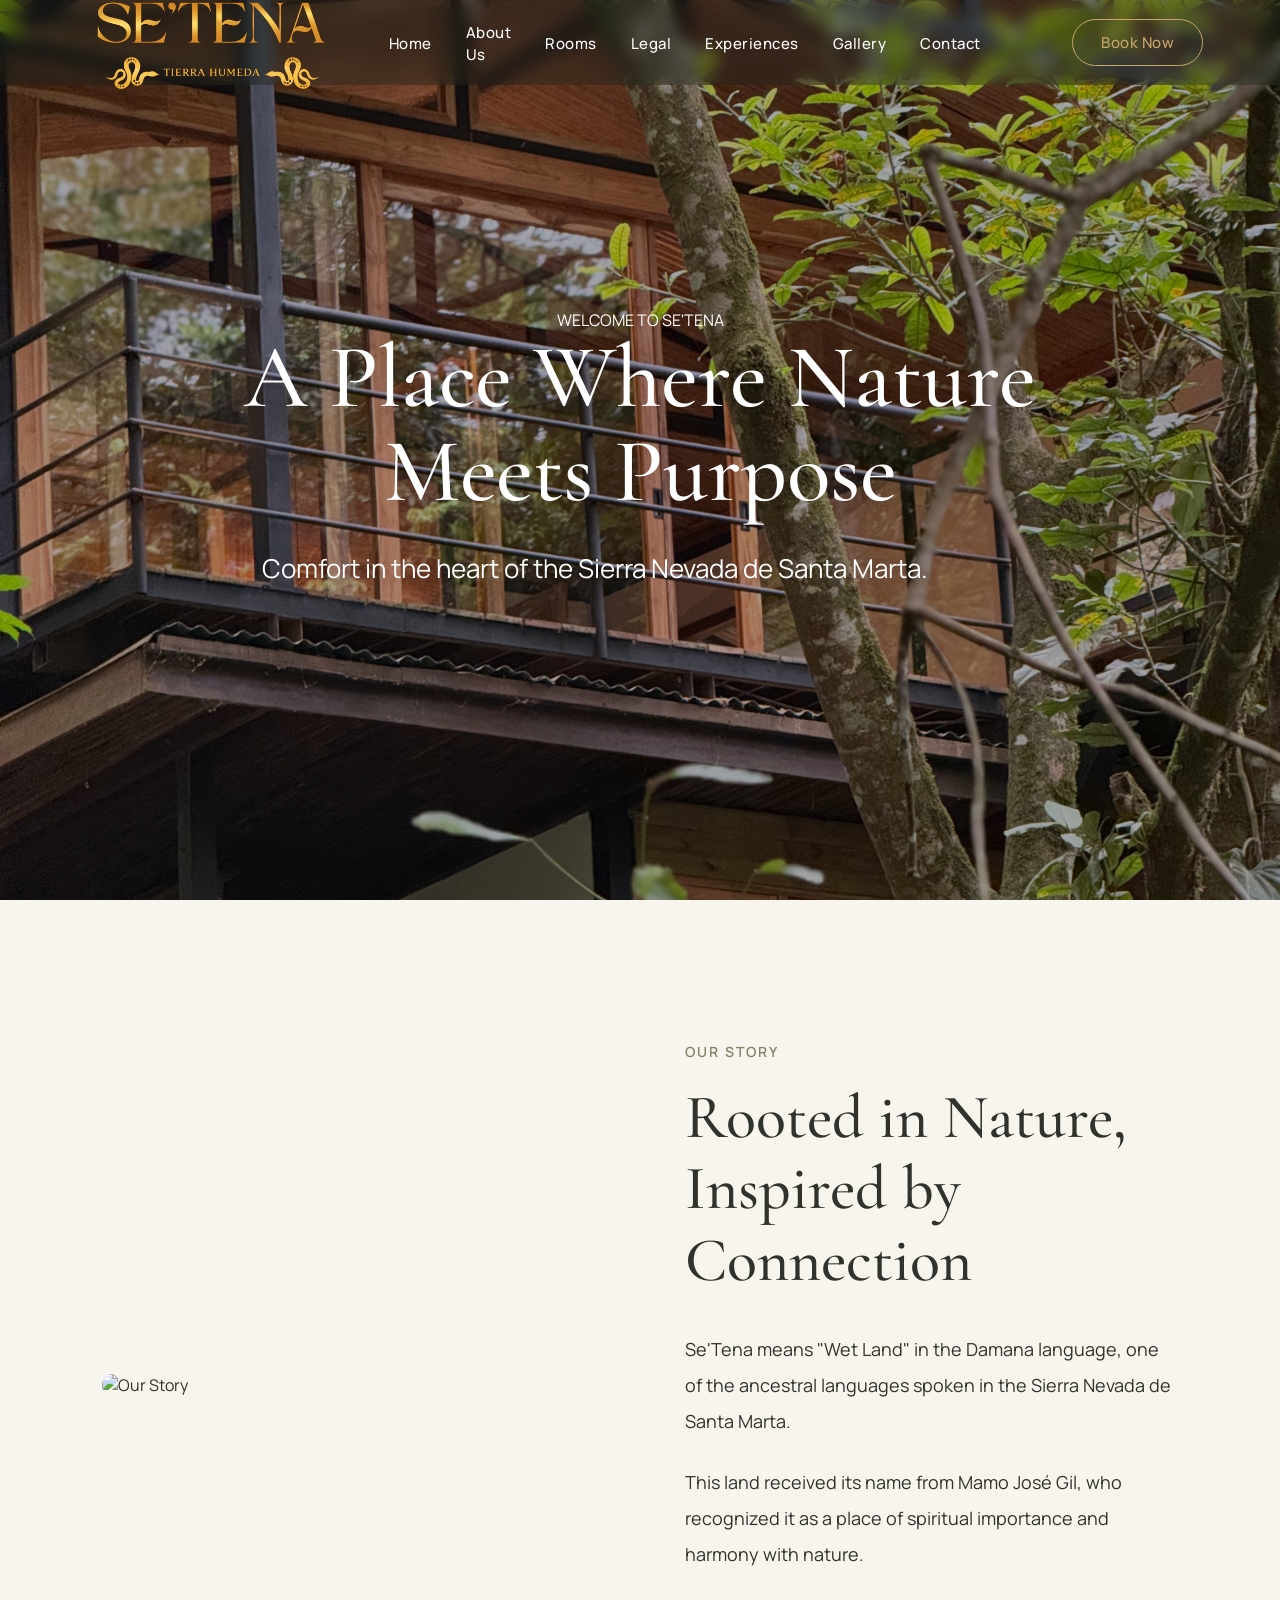
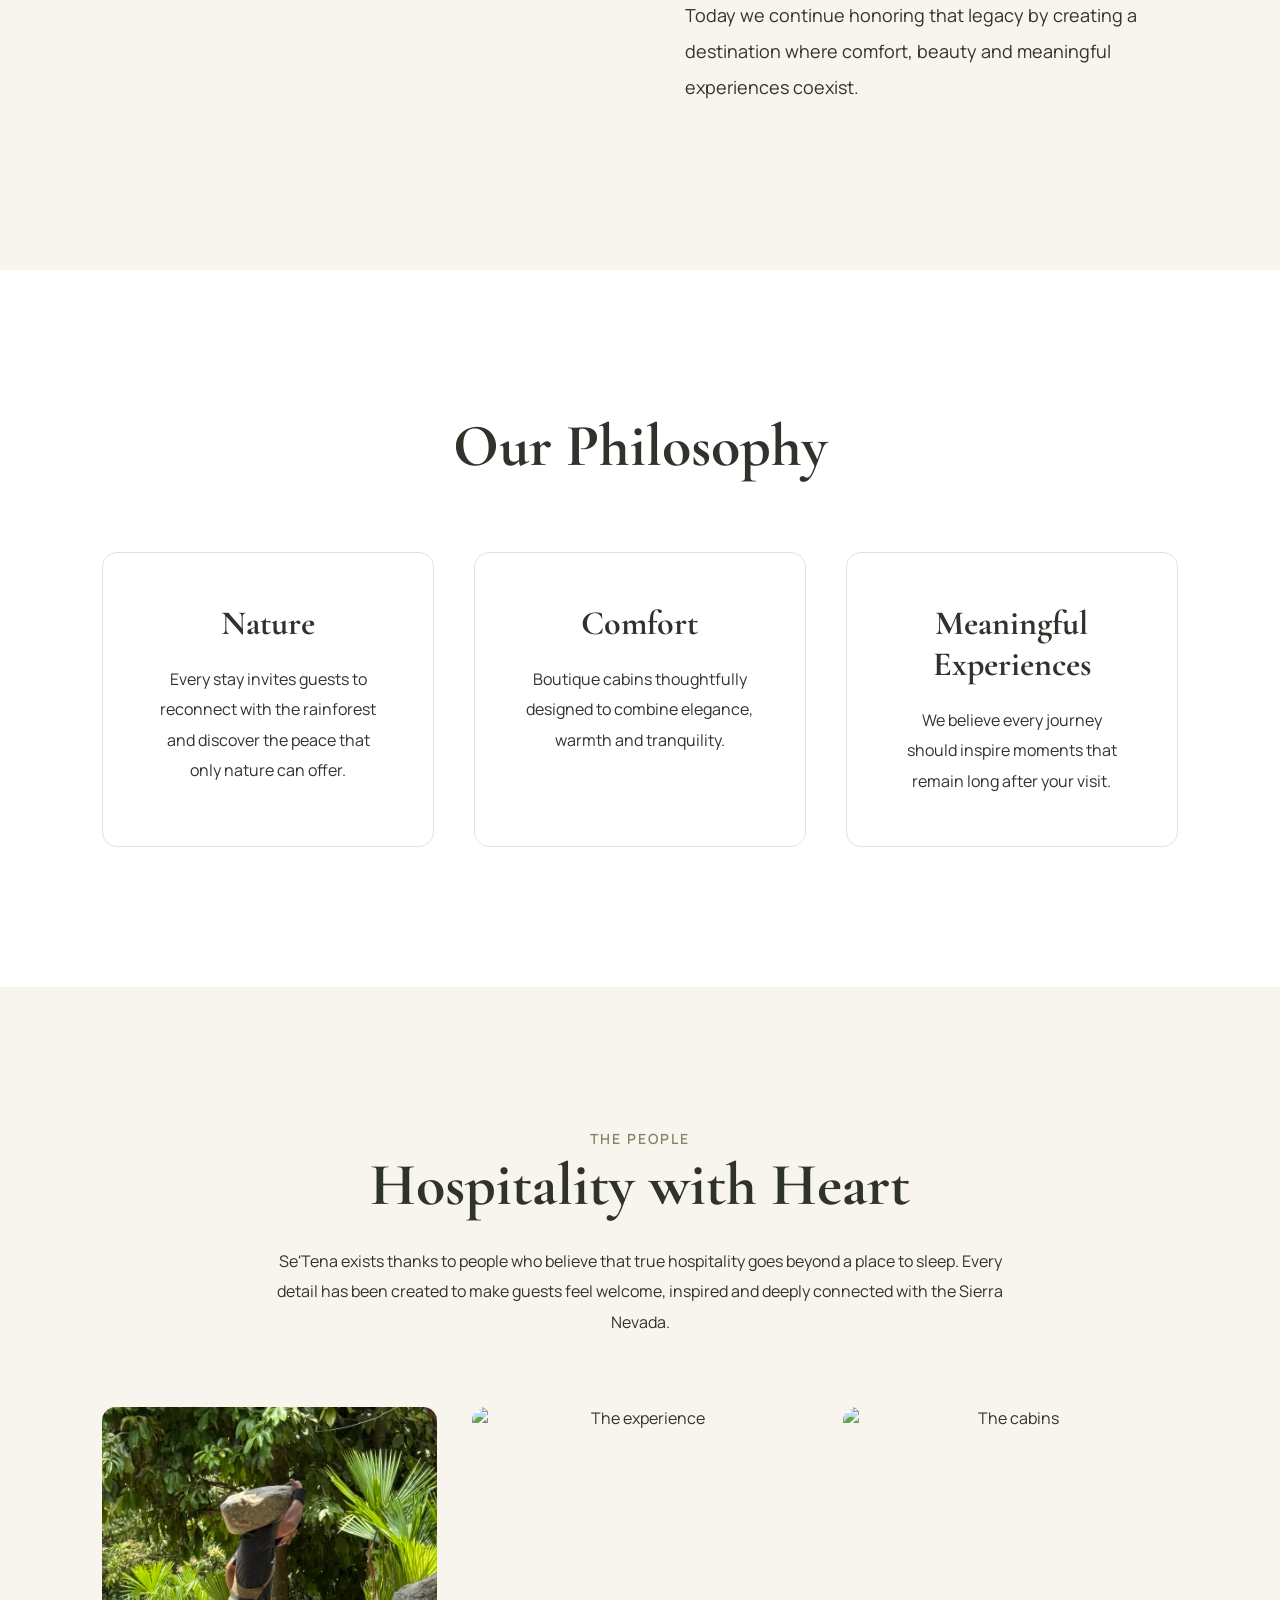
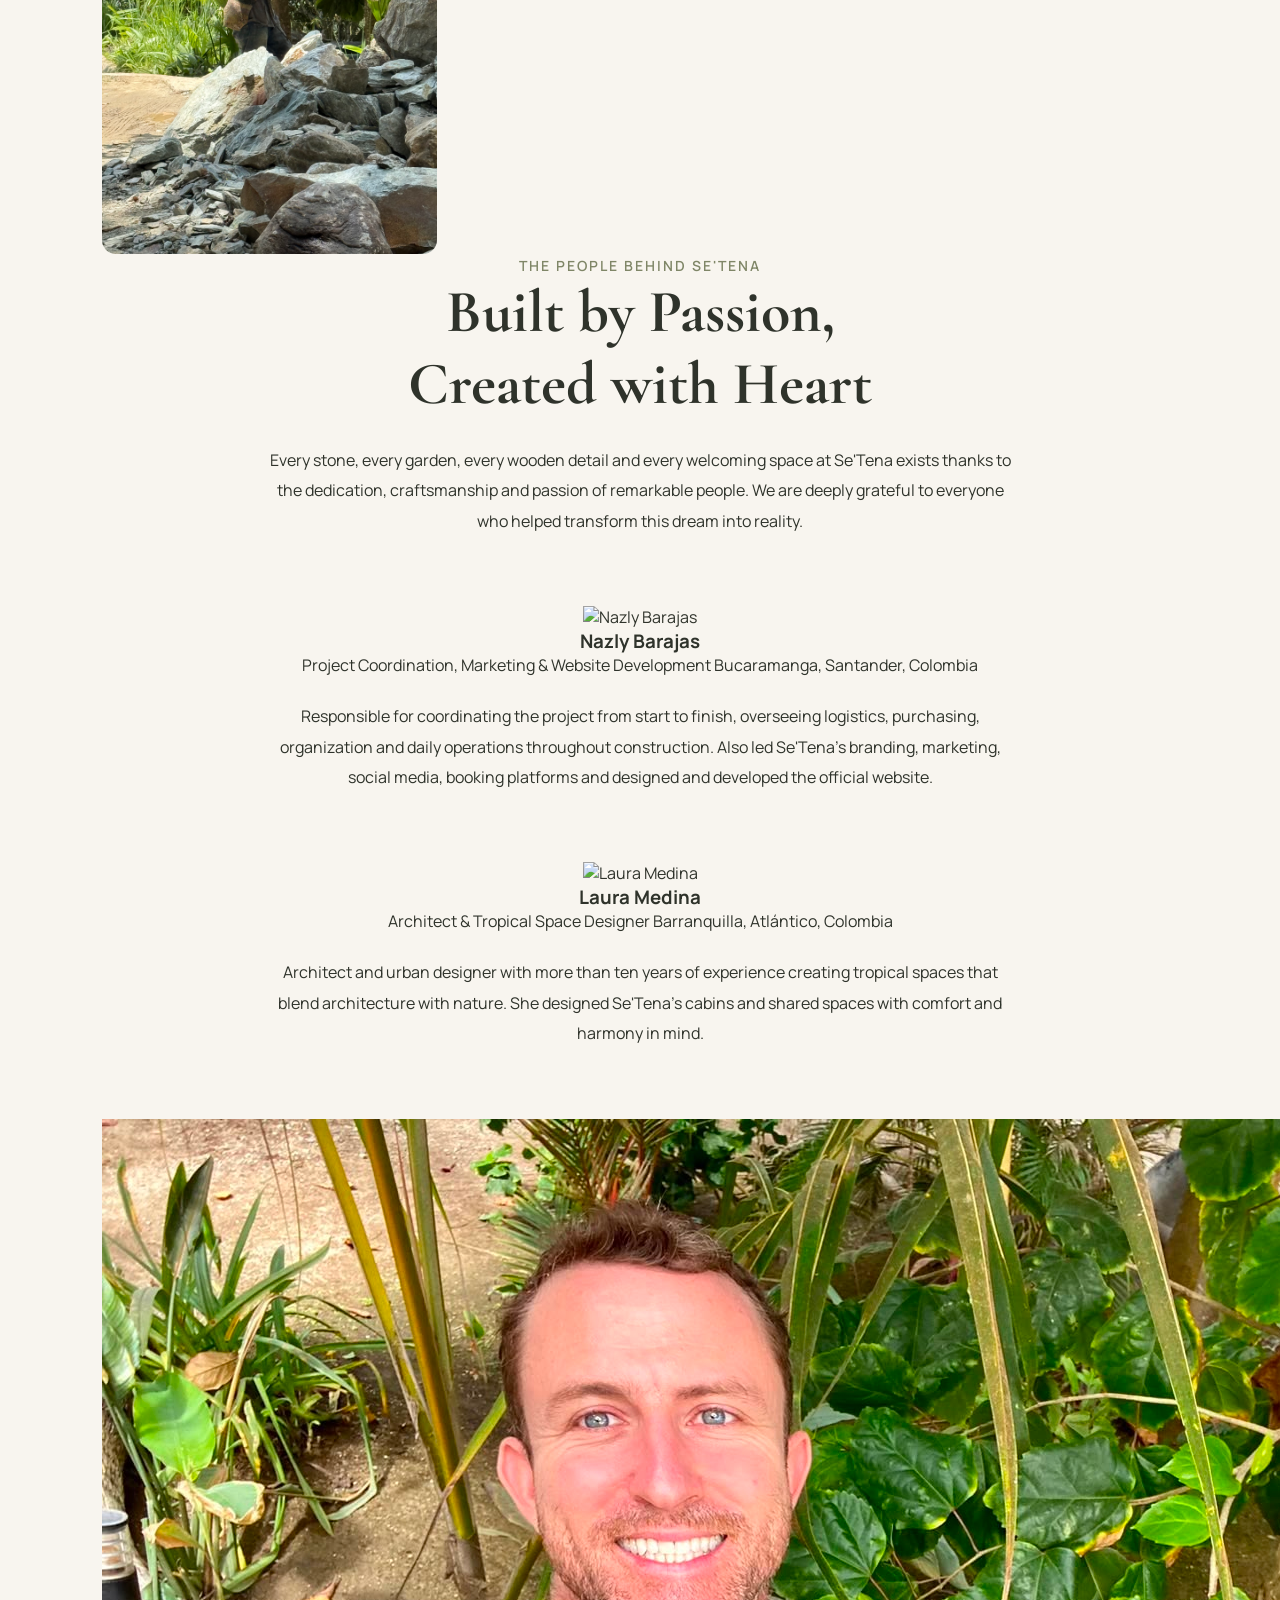
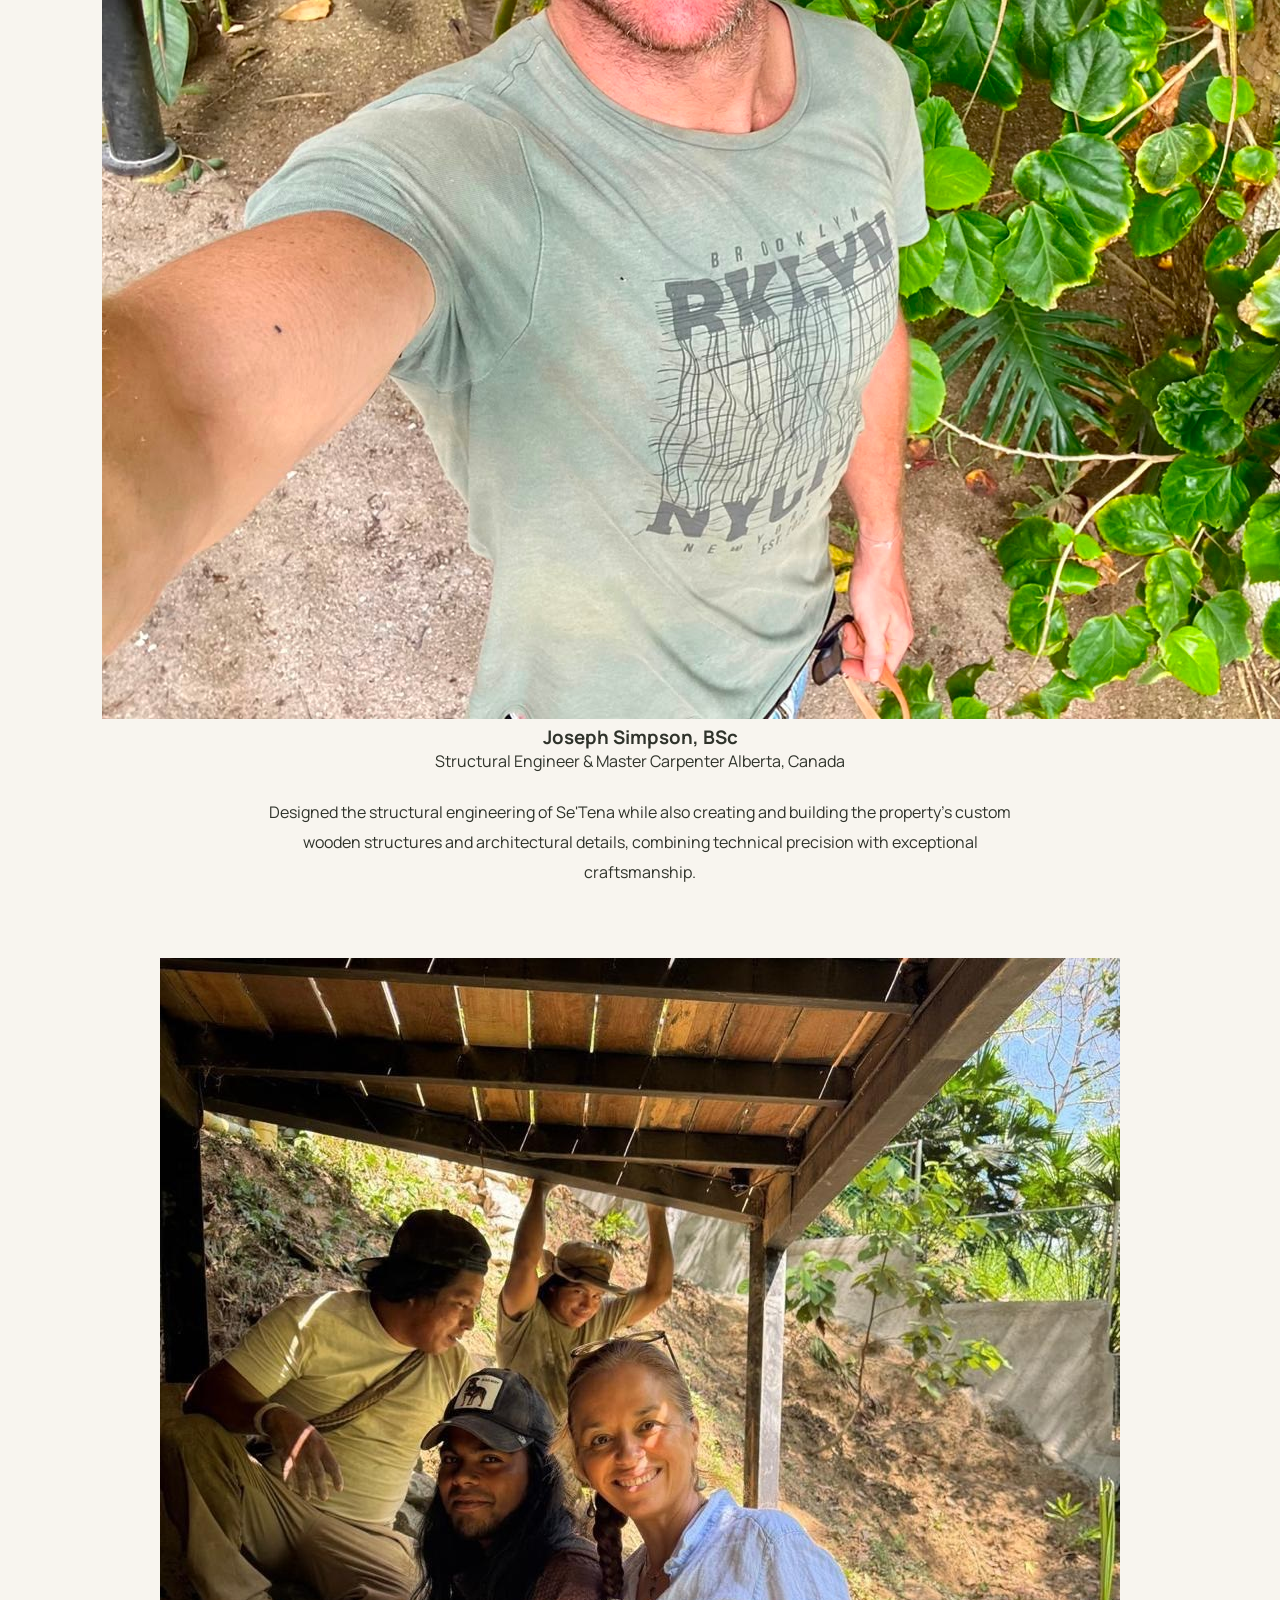
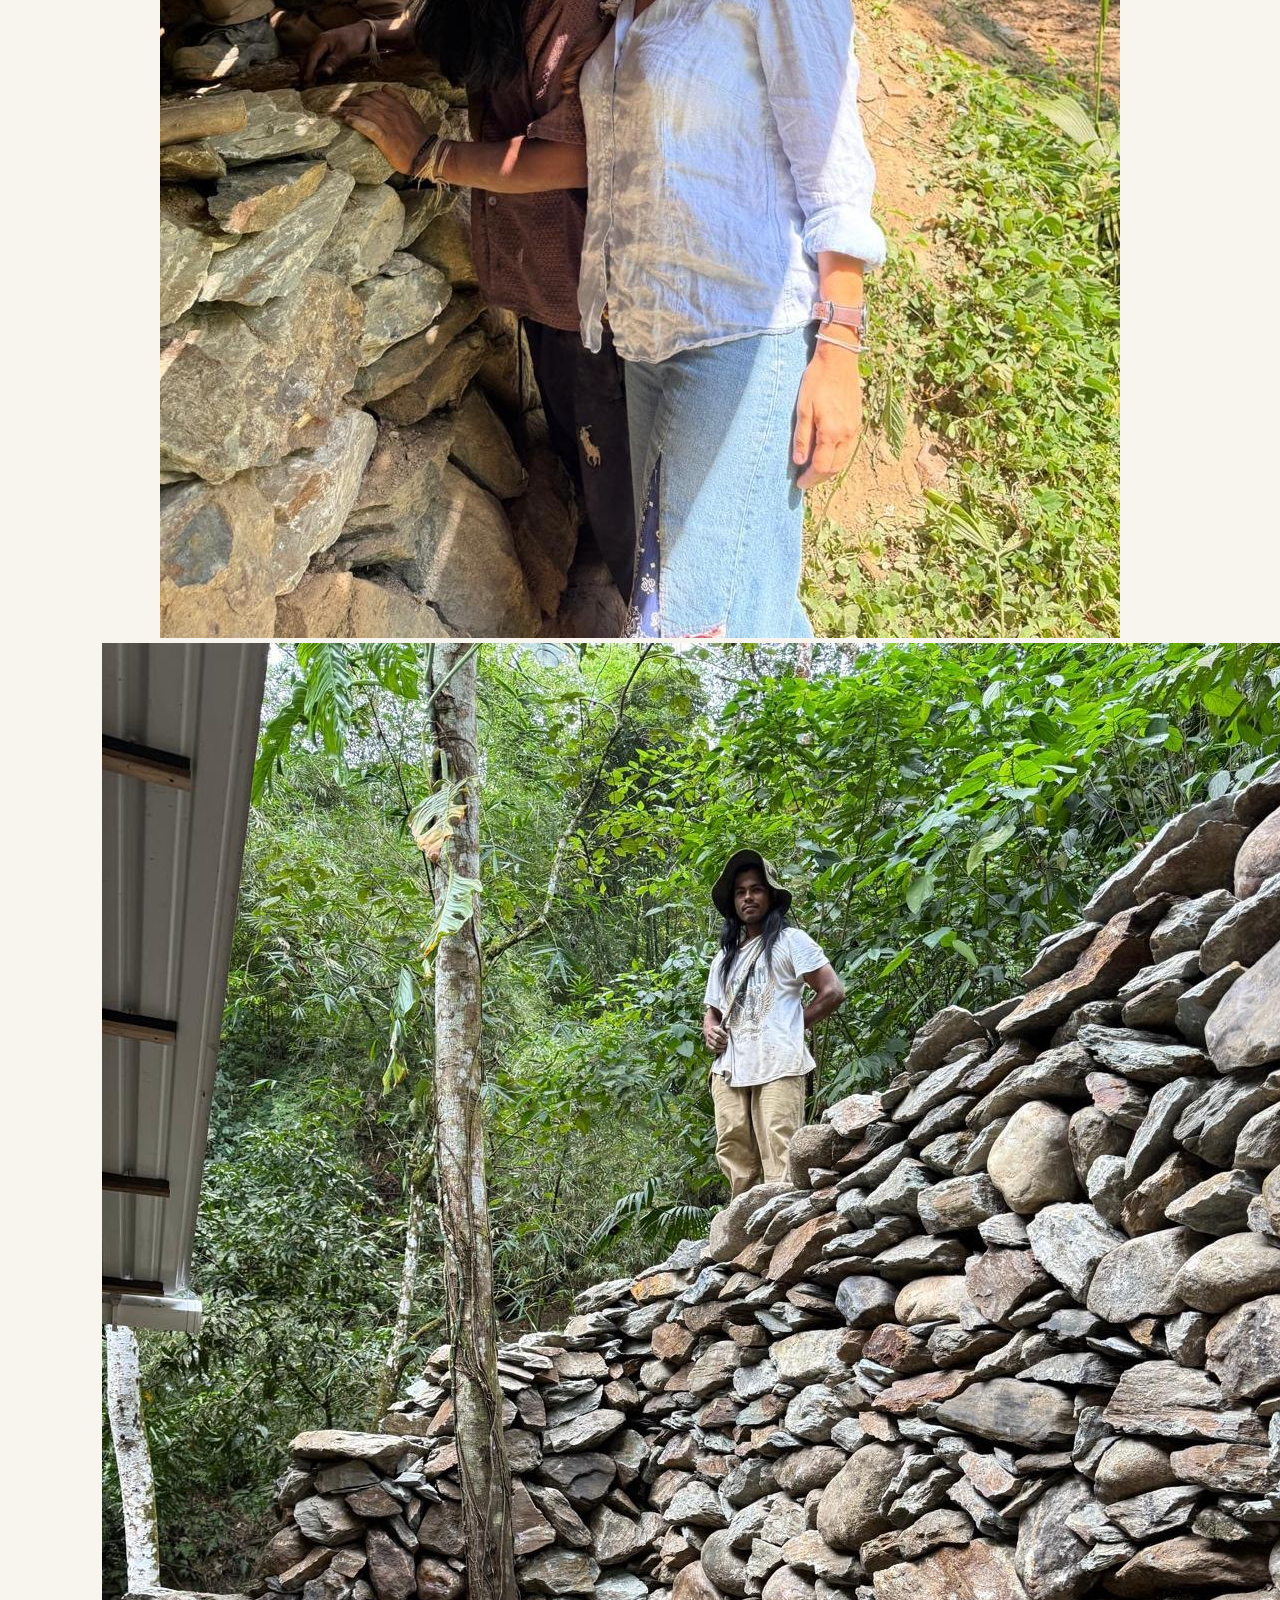
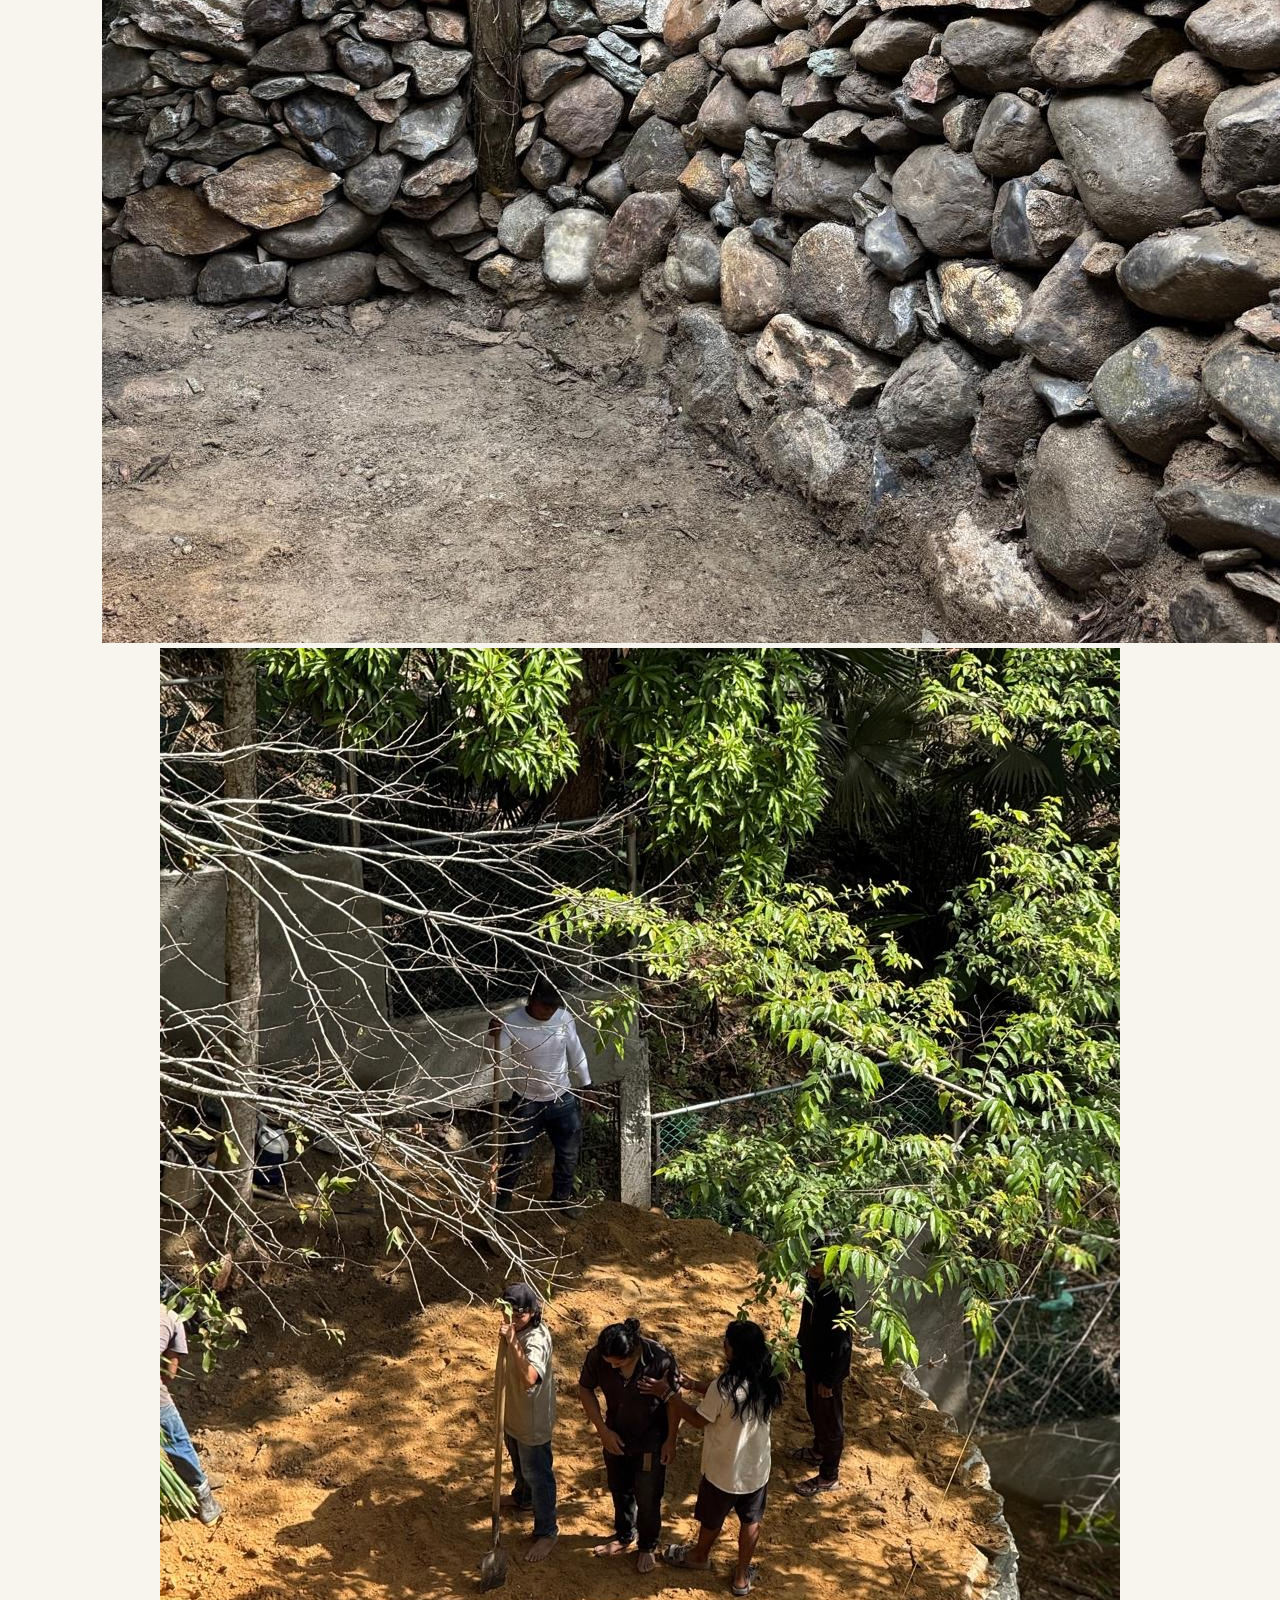
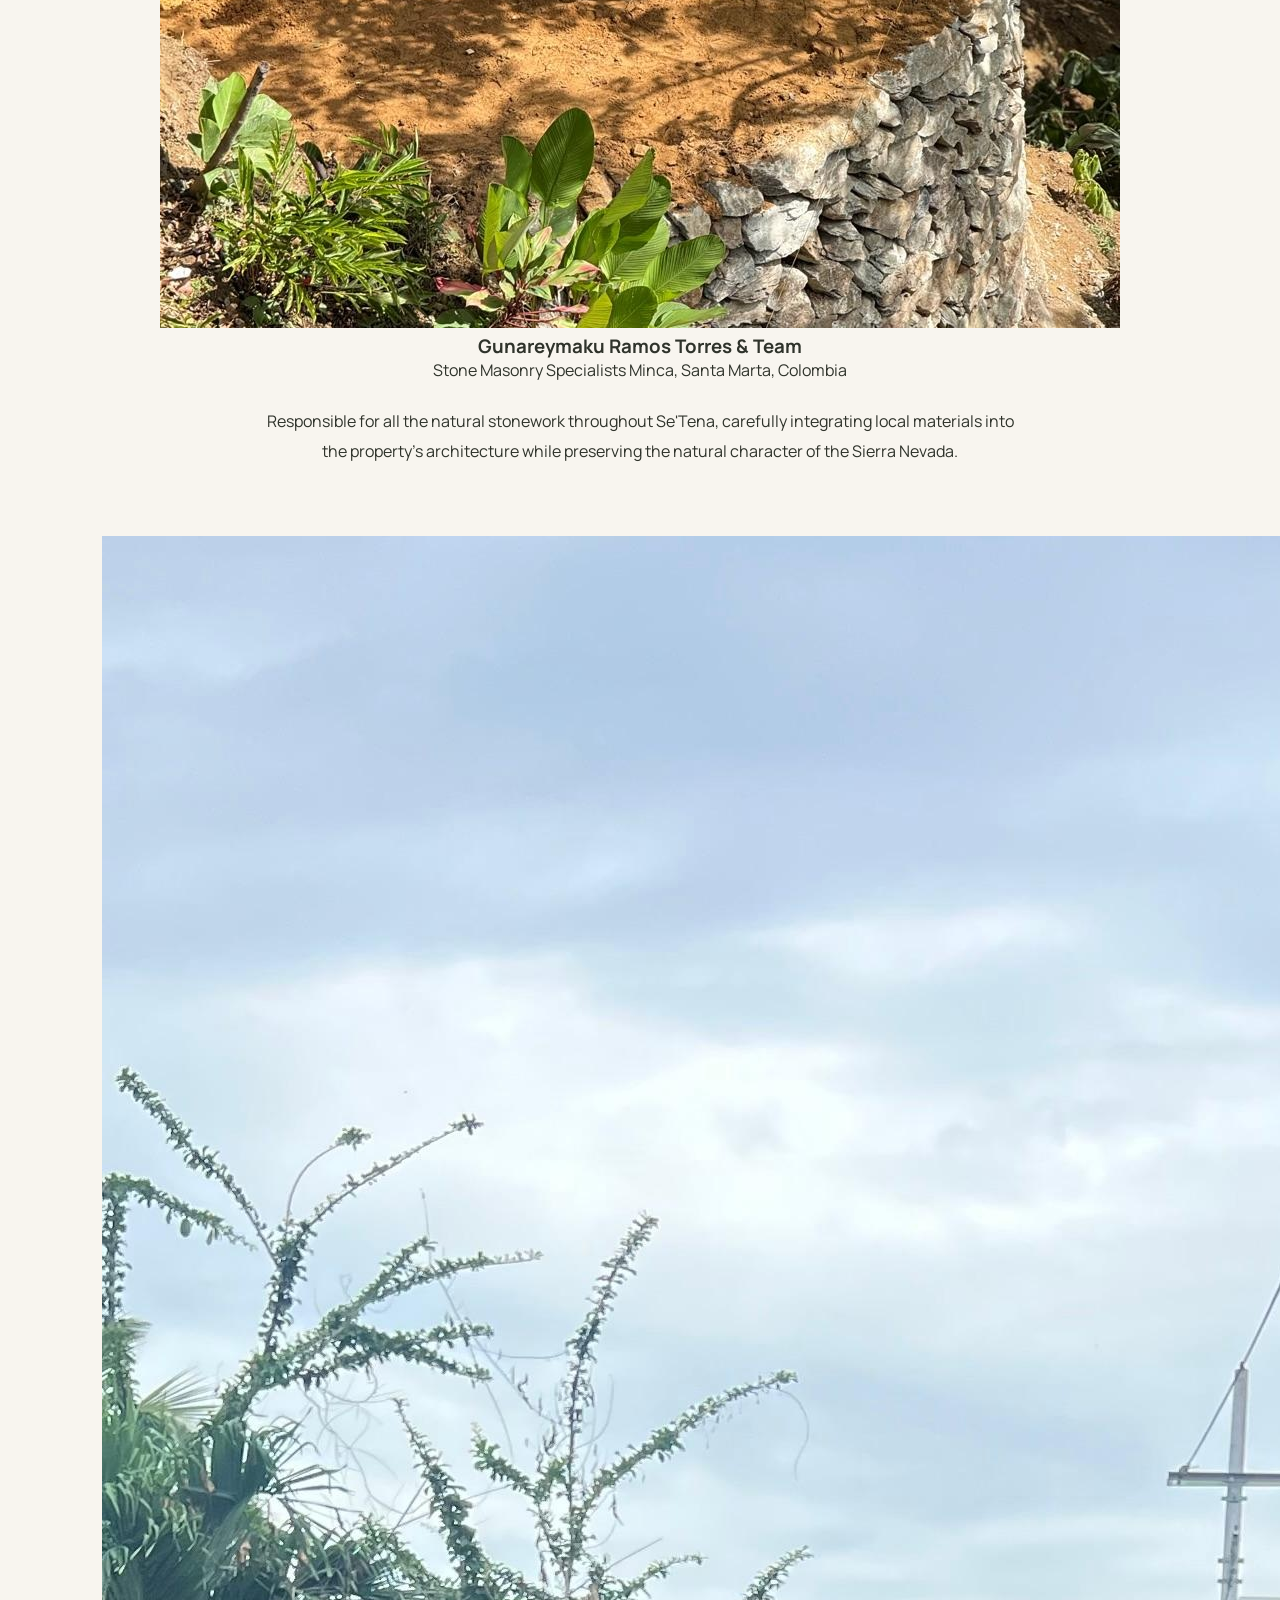
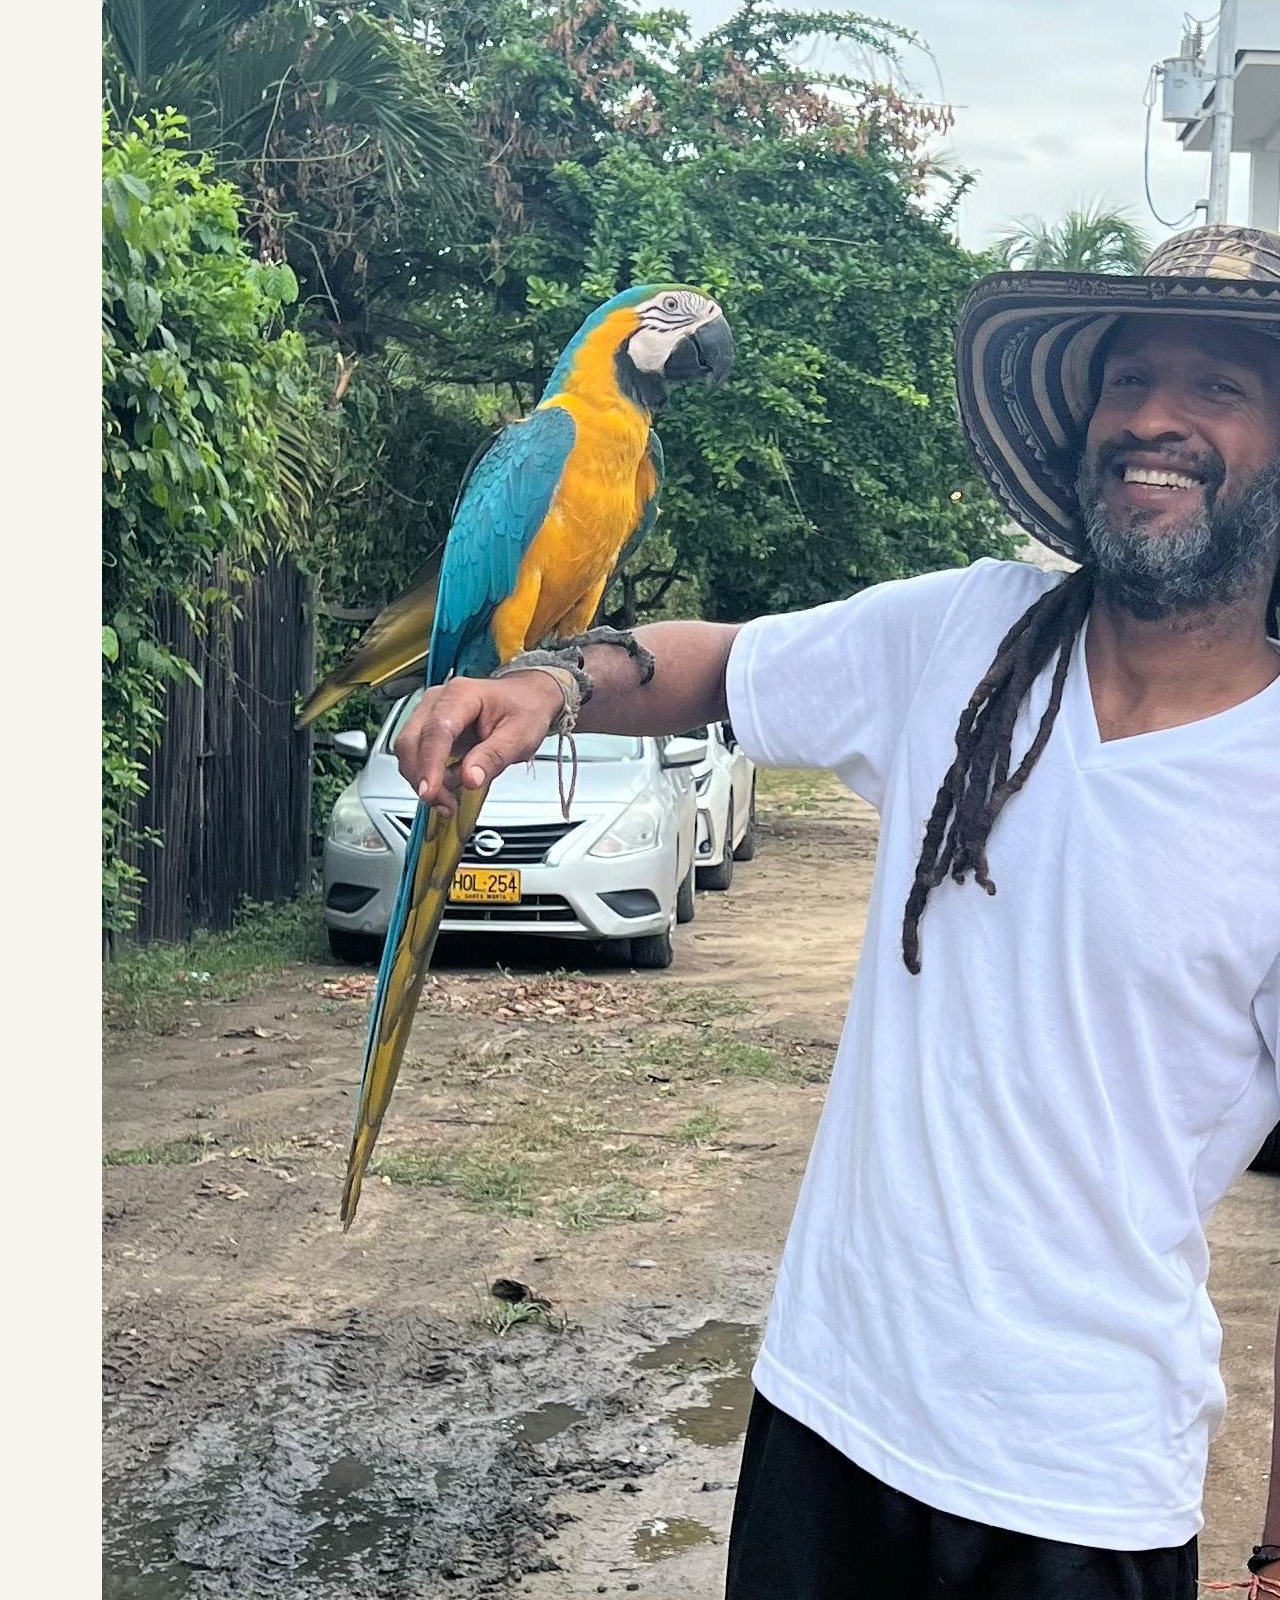
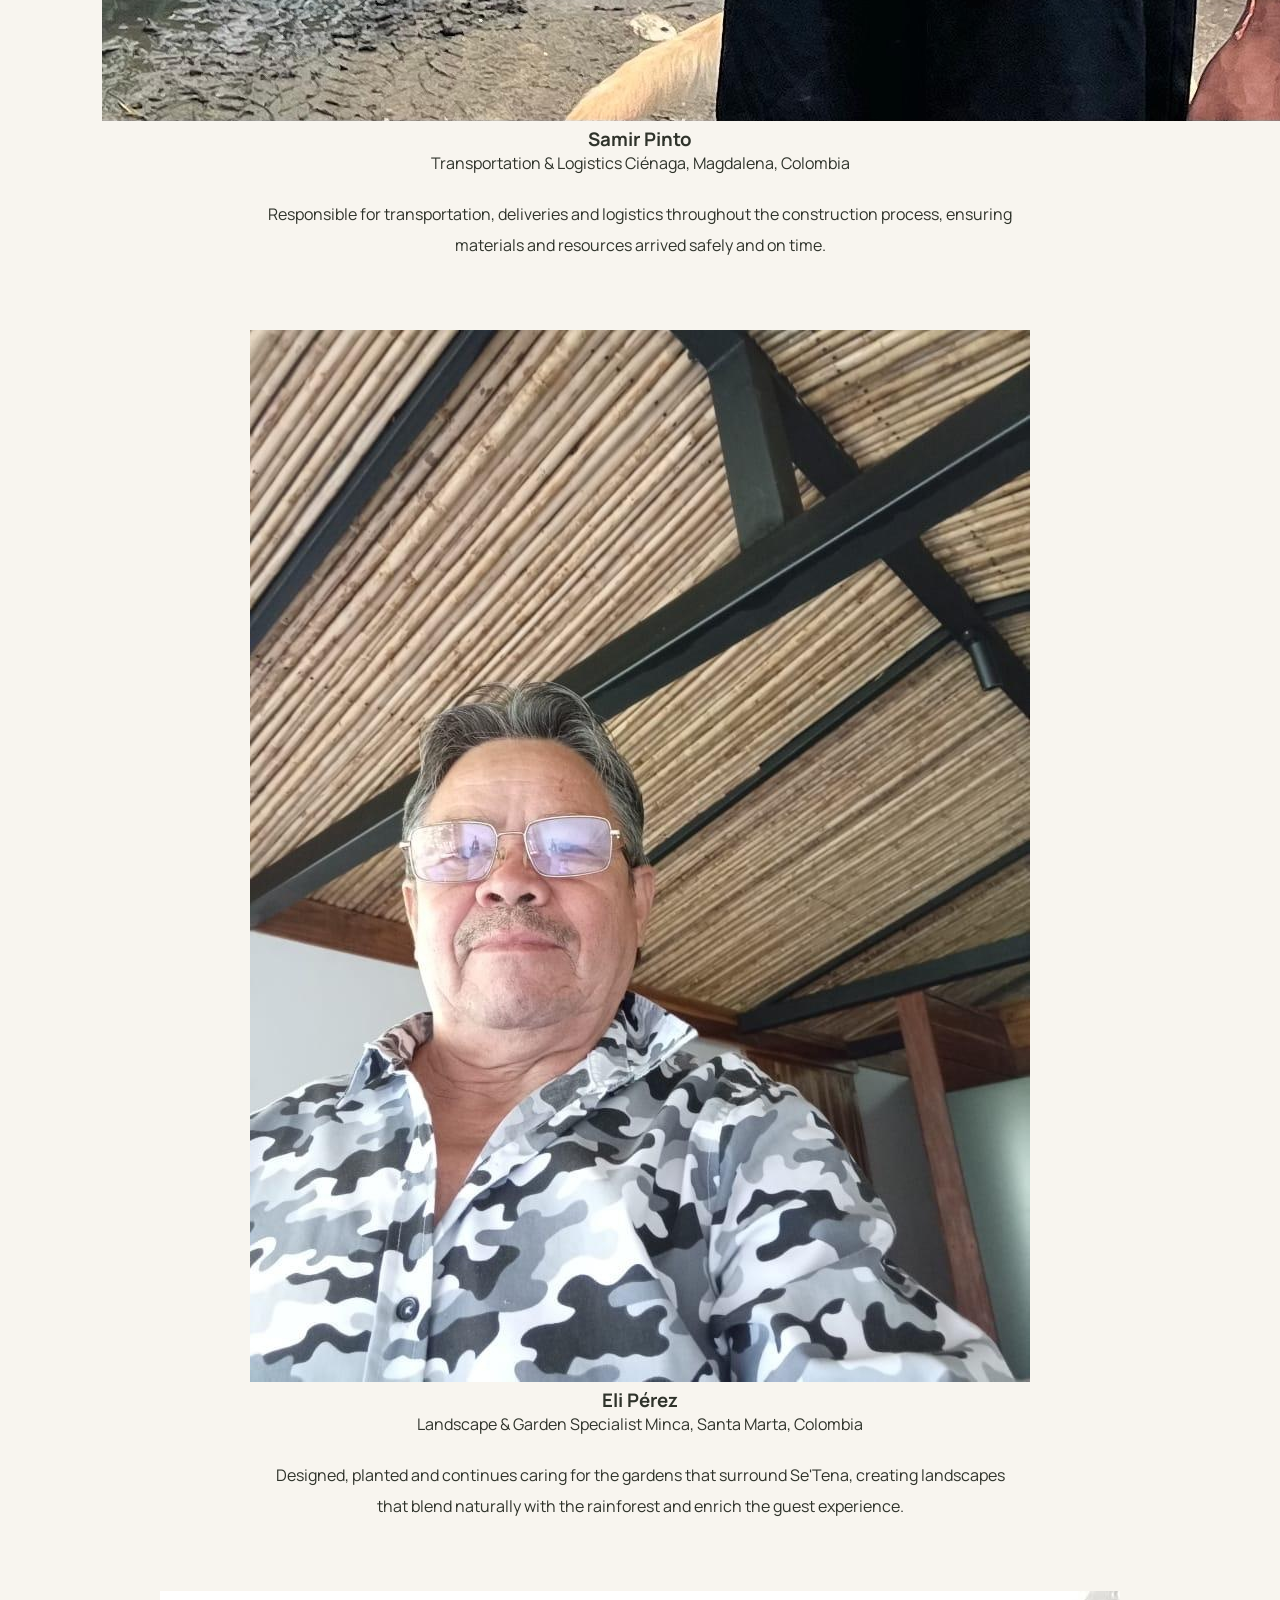
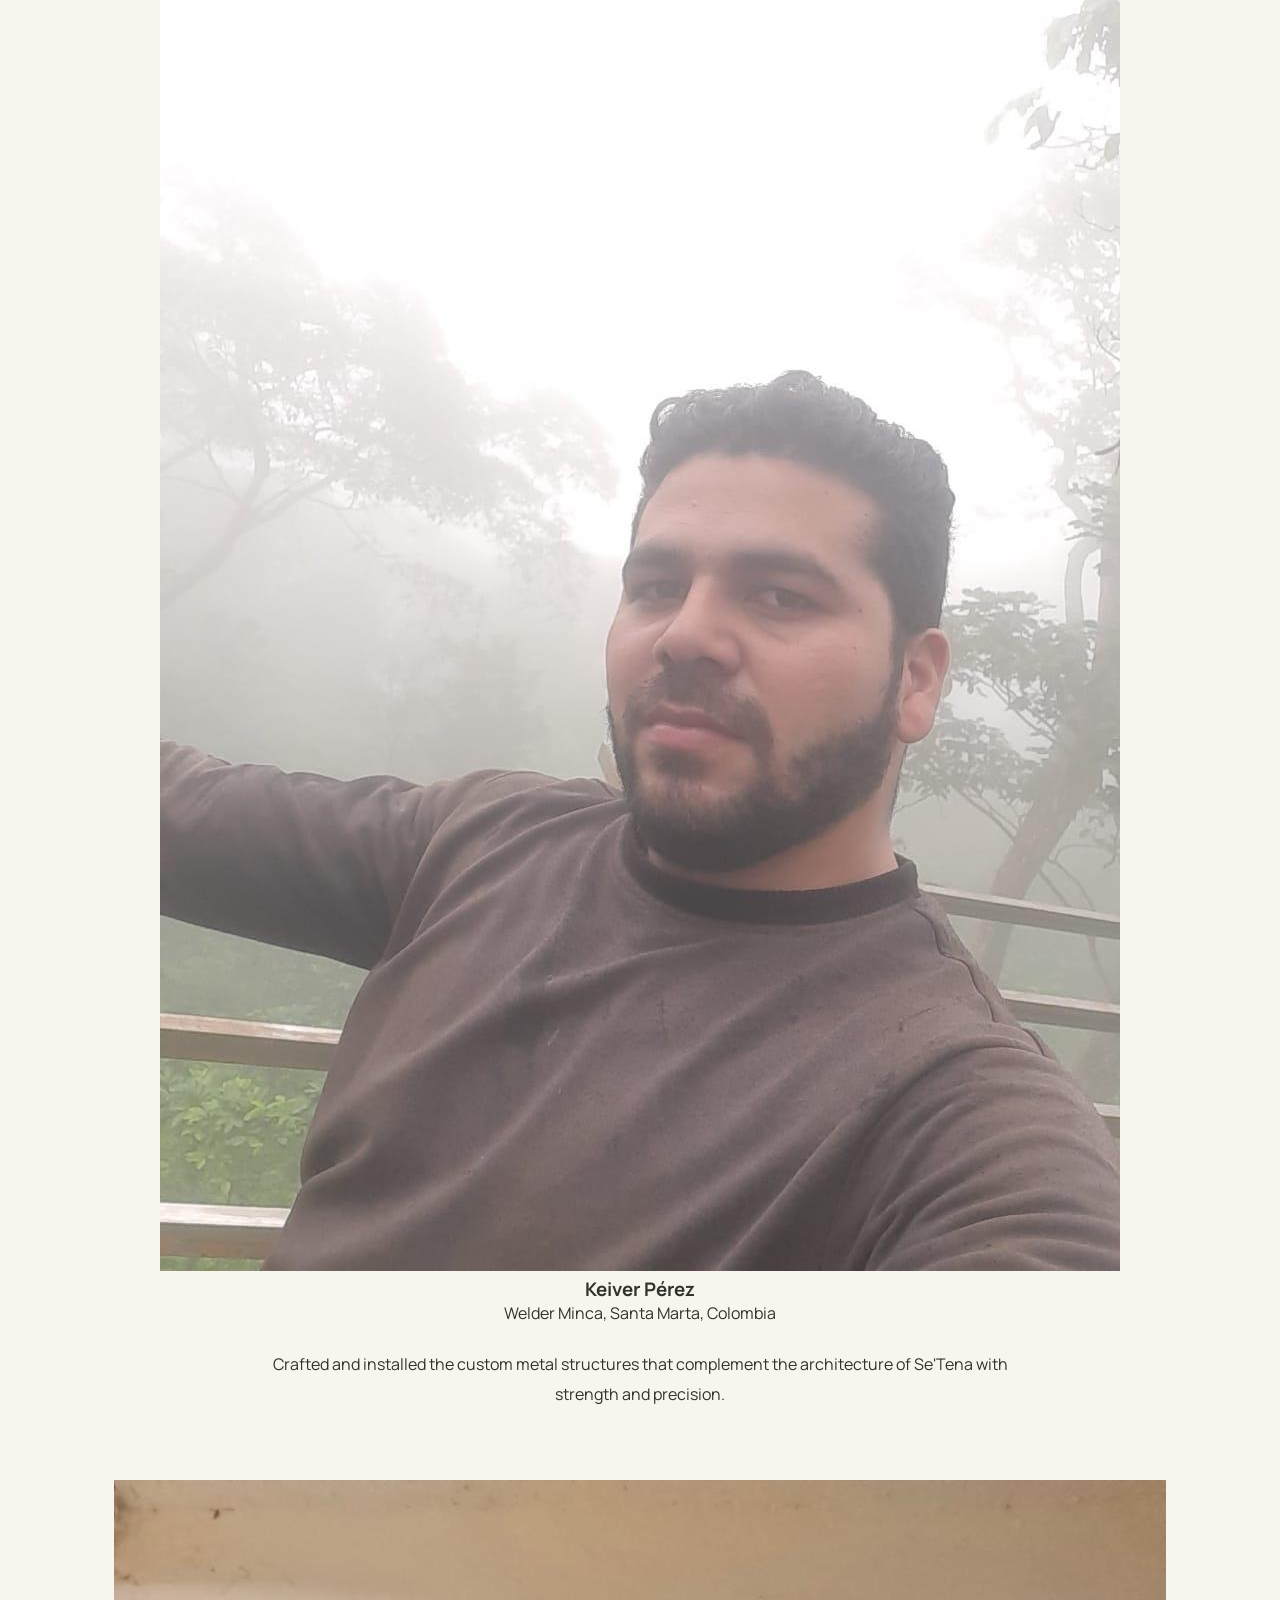
==== commit fc4ccd7b: "Add team section with member details Added a new team section highlighting the individuals involved " ====
--- a/about.html
+++ b/about.html
@@ -223,6 +223,354 @@
         <img src="images/team-3.jpg" alt="The cabins">
 
     </div>
+<!-- =========================================
+THE PEOPLE BEHIND SE'TENA
+========================================= -->
+
+<section class="team-section">
+
+    <span class="section-subtitle">
+        THE PEOPLE BEHIND SE'TENA
+    </span>
+
+    <h2>
+        Built by Passion,<br>Created with Heart
+    </h2>
+
+    <p class="team-intro">
+
+        Every stone, every garden, every wooden detail and every welcoming space at Se'Tena exists thanks to the dedication, craftsmanship and passion of remarkable people. We are deeply grateful to everyone who helped transform this dream into reality.
+
+    </p>
+
+    <!-- NAZLY -->
+
+    <div class="team-member">
+
+        <div class="team-photo">
+
+            <img src="images/nazly.jpg" alt="Nazly Barajas">
+
+        </div>
+
+        <div class="team-info">
+
+            <h3>Nazly Barajas</h3>
+
+            <span class="team-role">
+                Project Coordination, Marketing & Website Development
+            </span>
+
+            <span class="team-location">
+                Bucaramanga, Santander, Colombia
+            </span>
+
+            <p>
+
+                Responsible for coordinating the project from start to finish, overseeing logistics, purchasing, organization and daily operations throughout construction. Also led Se'Tena's branding, marketing, social media, booking platforms and designed and developed the official website.
+
+            </p>
+
+        </div>
+
+    </div>
+
+    <!-- LAURA -->
+
+    <div class="team-member reverse">
+
+        <div class="team-photo">
+
+            <img src="images/laura.jpg" alt="Laura Medina">
+
+        </div>
+
+        <div class="team-info">
+
+            <h3>Laura Medina</h3>
+
+            <span class="team-role">
+                Architect & Tropical Space Designer
+            </span>
+
+            <span class="team-location">
+                Barranquilla, Atlántico, Colombia
+            </span>
+
+            <p>
+
+                Architect and urban designer with more than ten years of experience creating tropical spaces that blend architecture with nature. She designed Se'Tena's cabins and shared spaces with comfort and harmony in mind.
+
+            </p>
+
+        </div>
+
+    </div>
+
+    <!-- JOSEPH -->
+
+    <div class="team-member">
+
+        <div class="team-photo">
+
+            <img src="images/joseph.jpg" alt="Joseph Simpson">
+
+        </div>
+
+        <div class="team-info">
+
+            <h3>Joseph Simpson, BSc</h3>
+
+            <span class="team-role">
+                Structural Engineer & Master Carpenter
+            </span>
+
+            <span class="team-location">
+                Alberta, Canada
+            </span>
+
+            <p>
+
+                Designed the structural engineering of Se'Tena while also creating and building the property's custom wooden structures and architectural details, combining technical precision with exceptional craftsmanship.
+
+            </p>
+
+        </div>
+
+    </div>
+
+    <!-- GUNAREY -->
+
+    <div class="team-member reverse">
+
+        <div class="team-photo slider">
+
+            <img src="images/gunarey1.jpg" class="active" alt="Gunareymaku Ramos Torres">
+
+            <img src="images/gunarey2.jpg" alt="Gunareymaku Ramos Torres">
+
+            <img src="images/gunarey3.jpg" alt="Gunareymaku Ramos Torres">
+
+        </div>
+
+        <div class="team-info">
+
+            <h3>Gunareymaku Ramos Torres & Team</h3>
+
+            <span class="team-role">
+                Stone Masonry Specialists
+            </span>
+
+            <span class="team-location">
+                Minca, Santa Marta, Colombia
+            </span>
+
+            <p>
+
+                Responsible for all the natural stonework throughout Se'Tena, carefully integrating local materials into the property's architecture while preserving the natural character of the Sierra Nevada.
+
+            </p>
+
+        </div>
+
+    </div>
+
+    <!-- SAMIR -->
+
+    <div class="team-member">
+
+        <div class="team-photo">
+
+            <img src="images/samir.jpg" alt="Samir Pinto">
+
+        </div>
+
+        <div class="team-info">
+
+            <h3>Samir Pinto</h3>
+
+            <span class="team-role">
+                Transportation & Logistics
+            </span>
+
+            <span class="team-location">
+                Ciénaga, Magdalena, Colombia
+            </span>
+
+            <p>
+
+                Responsible for transportation, deliveries and logistics throughout the construction process, ensuring materials and resources arrived safely and on time.
+
+            </p>
+
+        </div>
+
+    </div>
+
+    <!-- ELI -->
+
+    <div class="team-member reverse">
+
+        <div class="team-photo">
+
+            <img src="images/eli.jpg" alt="Eli Pérez">
+
+        </div>
+
+        <div class="team-info">
+
+            <h3>Eli Pérez</h3>
+
+            <span class="team-role">
+                Landscape & Garden Specialist
+            </span>
+
+            <span class="team-location">
+                Minca, Santa Marta, Colombia
+            </span>
+
+            <p>
+
+                Designed, planted and continues caring for the gardens that surround Se'Tena, creating landscapes that blend naturally with the rainforest and enrich the guest experience.
+
+            </p>
+
+        </div>
+
+    </div>
+
+    <!-- KEIVER -->
+
+    <div class="team-member">
+
+        <div class="team-photo">
+
+            <img src="images/keiver.jpg" alt="Keiver Pérez">
+
+        </div>
+
+        <div class="team-info">
+
+            <h3>Keiver Pérez</h3>
+
+            <span class="team-role">
+                Welder
+            </span>
+
+            <span class="team-location">
+                Minca, Santa Marta, Colombia
+            </span>
+
+            <p>
+
+                Crafted and installed the custom metal structures that complement the architecture of Se'Tena with strength and precision.
+
+            </p>
+
+        </div>
+
+    </div>
+
+    <!-- RAFAEL -->
+
+    <div class="team-member reverse">
+
+        <div class="team-photo">
+
+            <img src="images/rafael.jpg" alt="Rafael Garizabal">
+
+        </div>
+
+        <div class="team-info">
+
+            <h3>Rafael Garizabal</h3>
+
+            <span class="team-role">
+                Electrical Technician
+            </span>
+
+            <span class="team-location">
+                Minca, Santa Marta, Colombia
+            </span>
+
+            <p>
+
+                Designed and installed the complete electrical system throughout the property, ensuring every space operates safely and efficiently.
+
+            </p>
+
+        </div>
+
+    </div>
+
+    <!-- RICARDO -->
+
+    <div class="team-member">
+
+        <div class="team-photo">
+
+            <img src="images/ricardo.jpg" alt="Ricardo Sarmiento">
+
+        </div>
+
+        <div class="team-info">
+
+            <h3>Ricardo Sarmiento</h3>
+
+            <span class="team-role">
+                Hydraulic Systems Specialist
+            </span>
+
+            <span class="team-location">
+                Minca, Santa Marta, Colombia
+            </span>
+
+            <p>
+
+                Designed and installed Se'Tena's hydraulic systems, ensuring reliable water distribution while respecting the surrounding environment.
+
+            </p>
+
+        </div>
+
+    </div>
+
+    <!-- BRUNO -->
+
+    <div class="team-member reverse">
+
+        <div class="team-photo slider">
+
+            <img src="images/bruno1.jpg" class="active" alt="Bruno">
+
+            <img src="images/bruno2.jpg" alt="Bruno">
+
+            <img src="images/bruno3.jpg" alt="Bruno">
+
+        </div>
+
+        <div class="team-info">
+
+            <h3>Bruno, Dulcinea & Bunsi</h3>
+
+            <span class="team-role">
+                The Heart of Se'Tena
+            </span>
+
+            <span class="team-location">
+                Minca, Santa Marta, Colombia
+            </span>
+
+            <p>
+
+                Every project needs a little joy, and ours came on four paws. Bruno, Dulcinea and Bunsi arrived during the final months of construction, bringing companionship, comfort and countless moments of happiness. Today, they warmly welcome everyone who visits Se'Tena.
+
+            </p>
+
+        </div>
+
+    </div>
+
 
 </section>
 <!-- ==========================
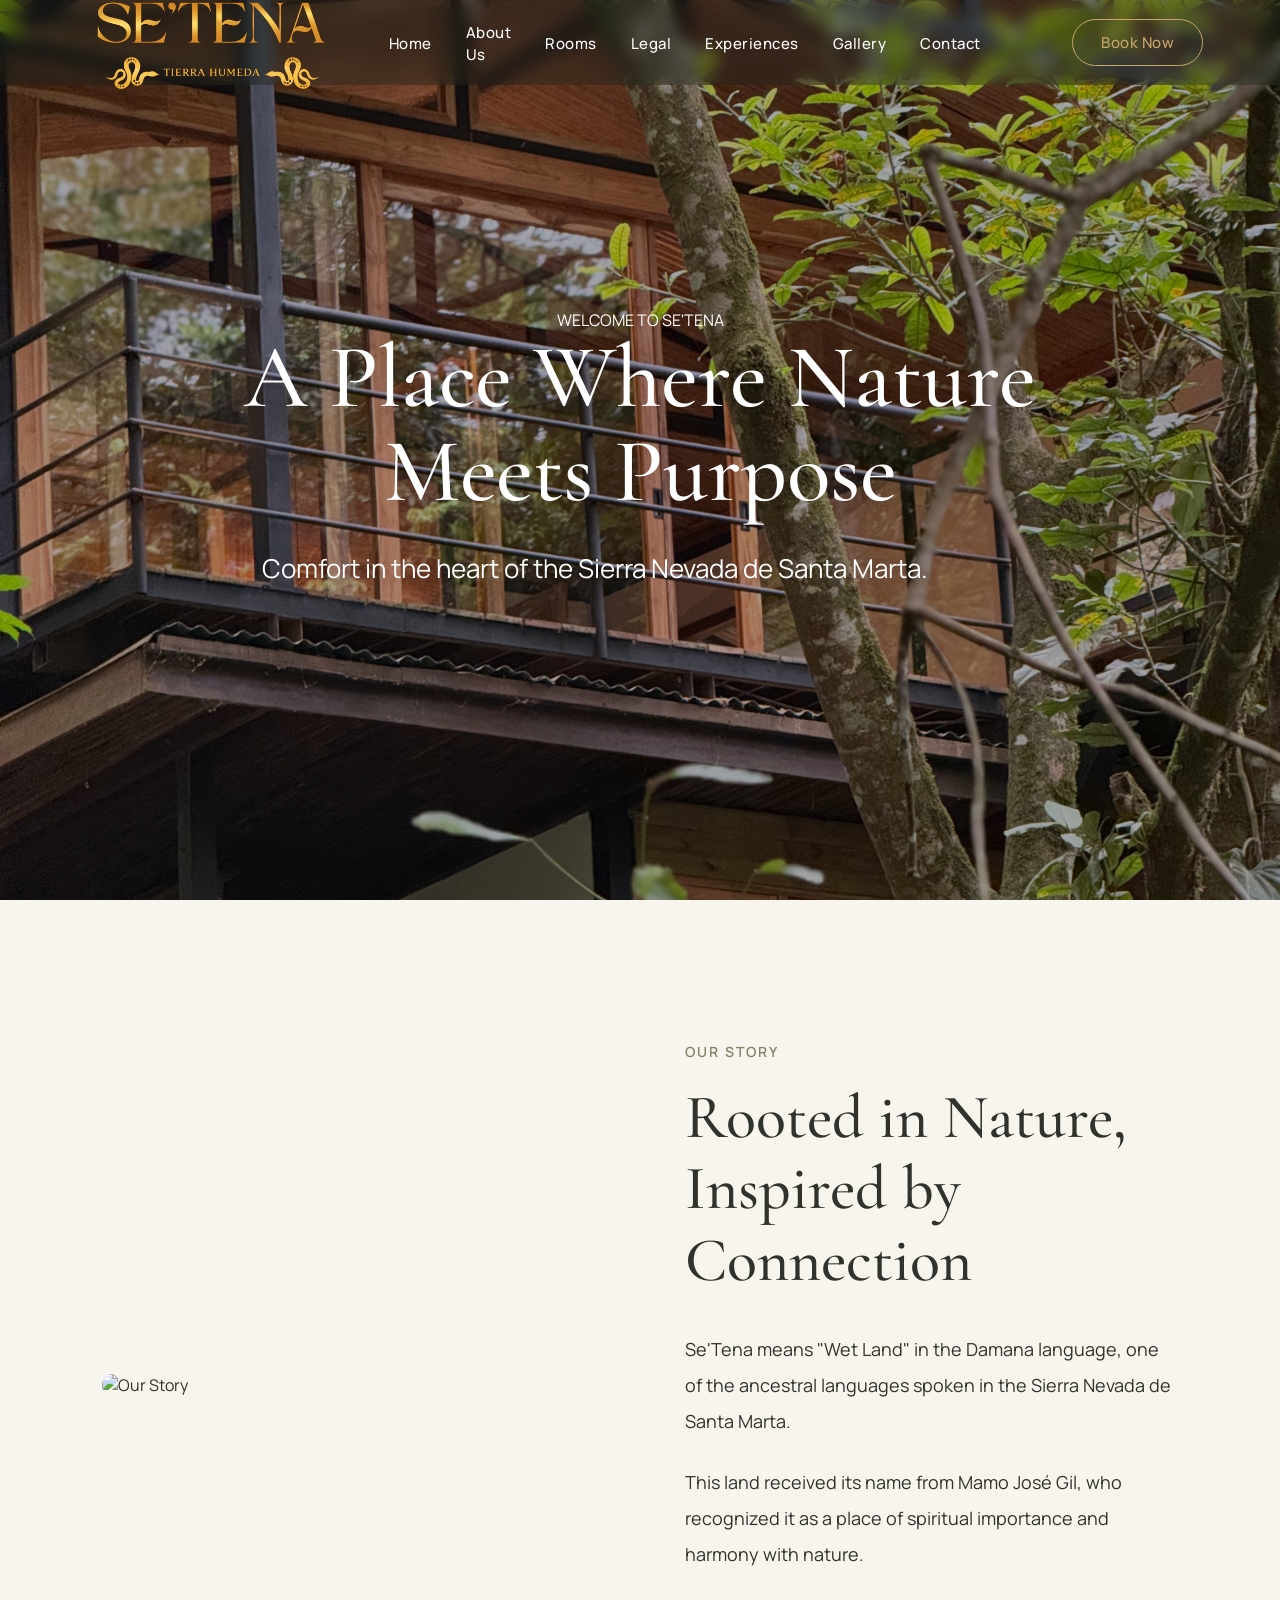
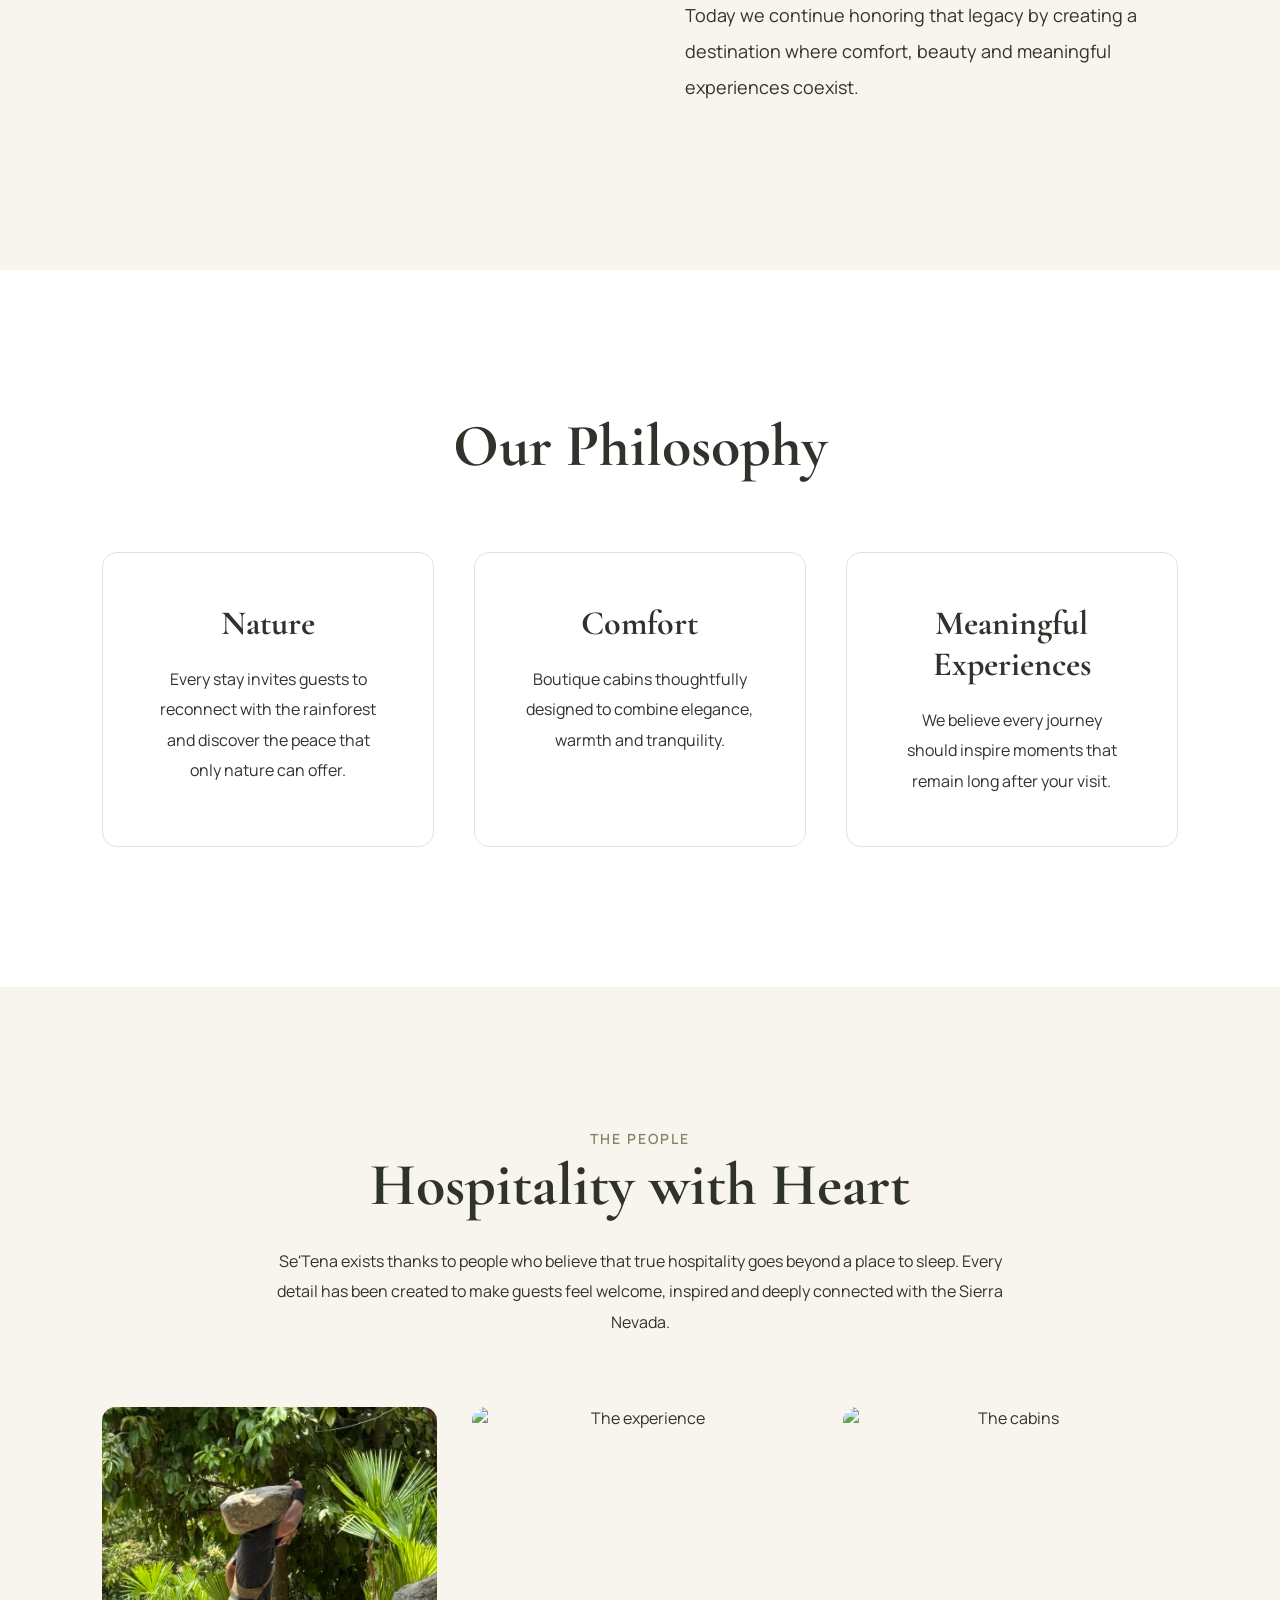
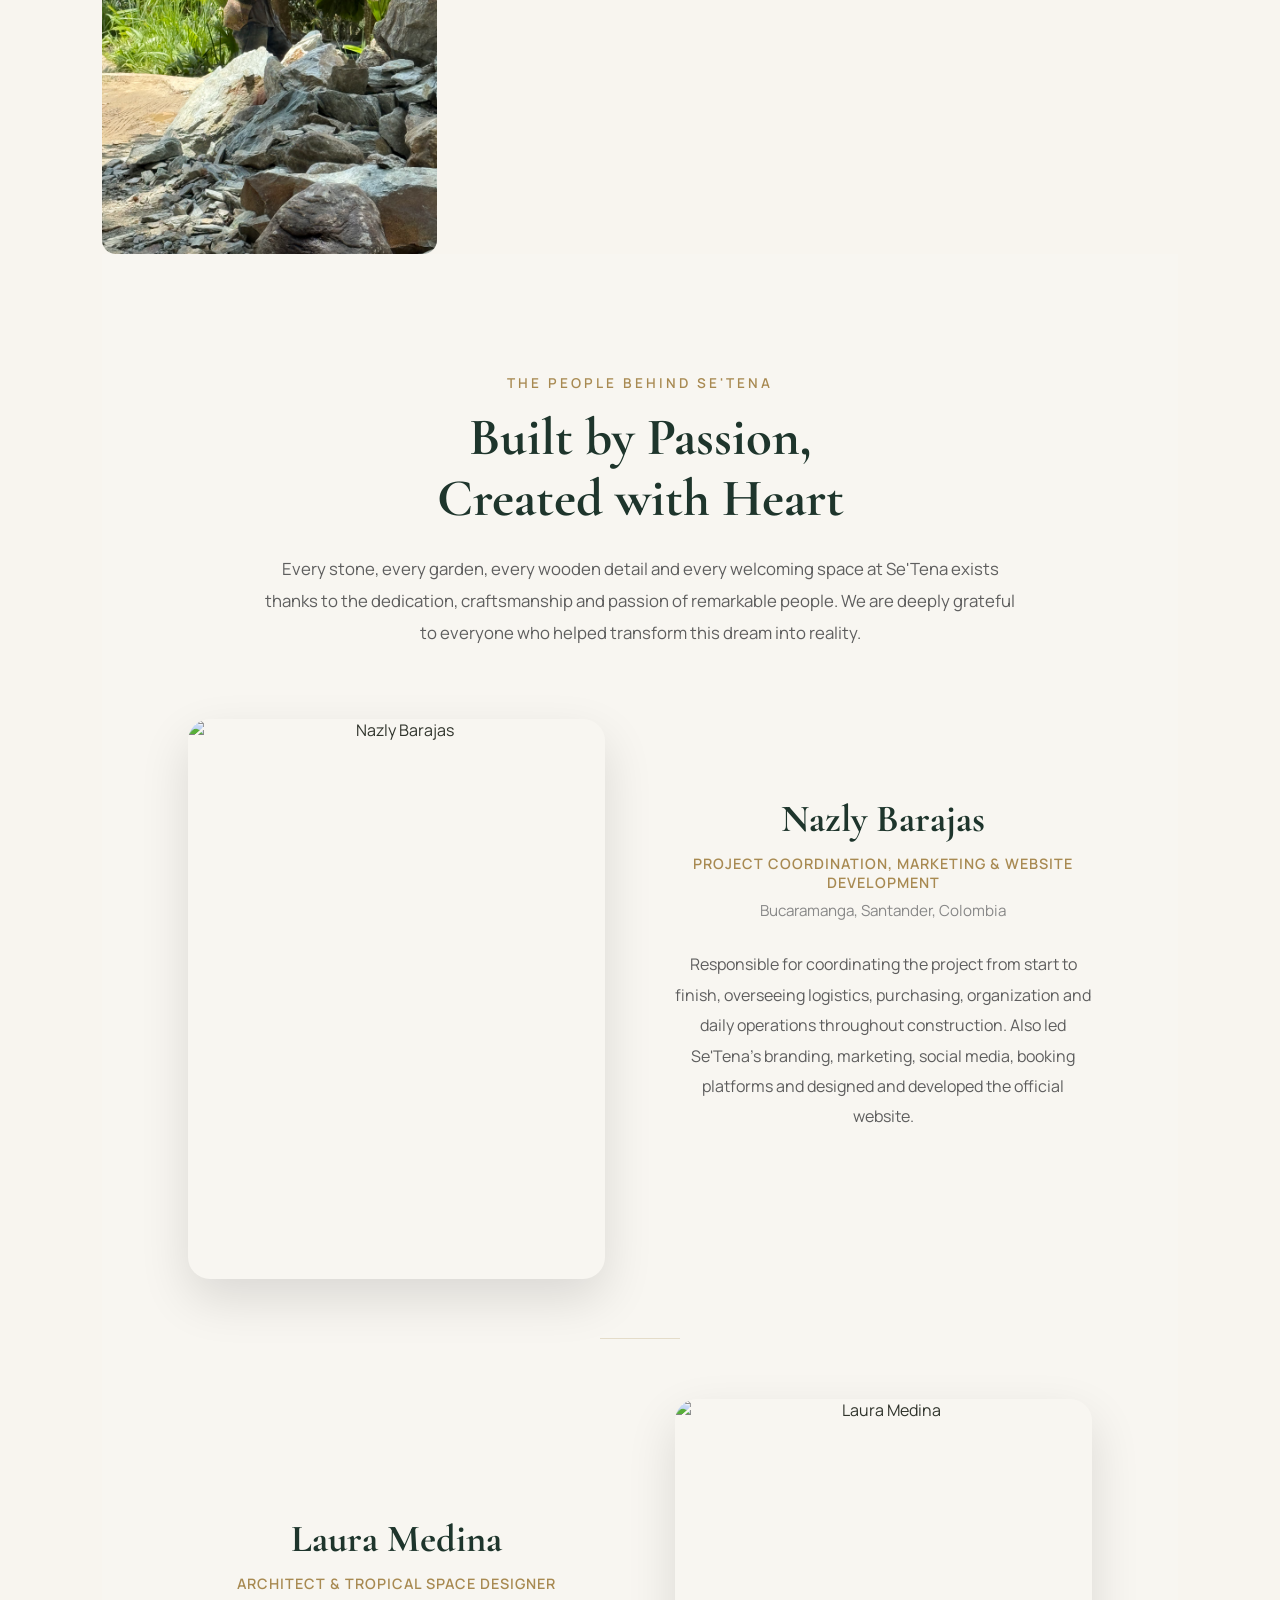
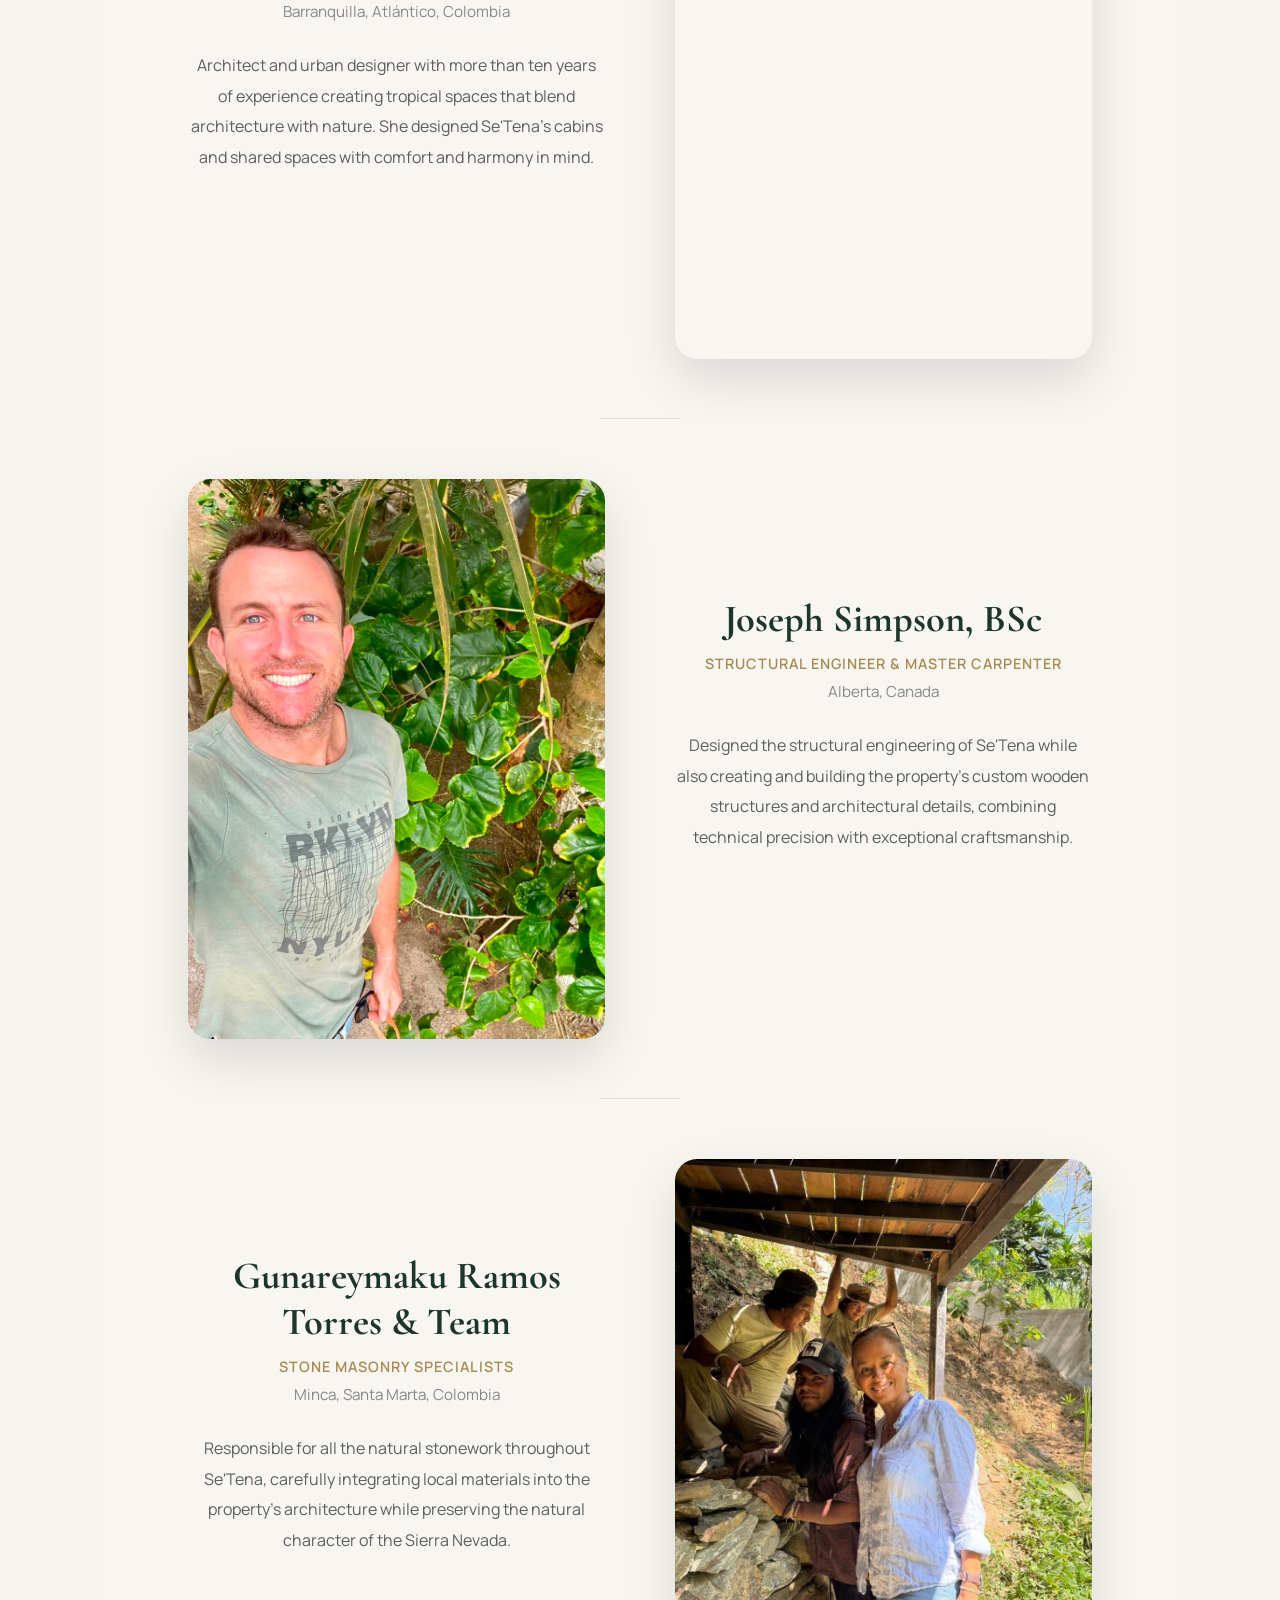
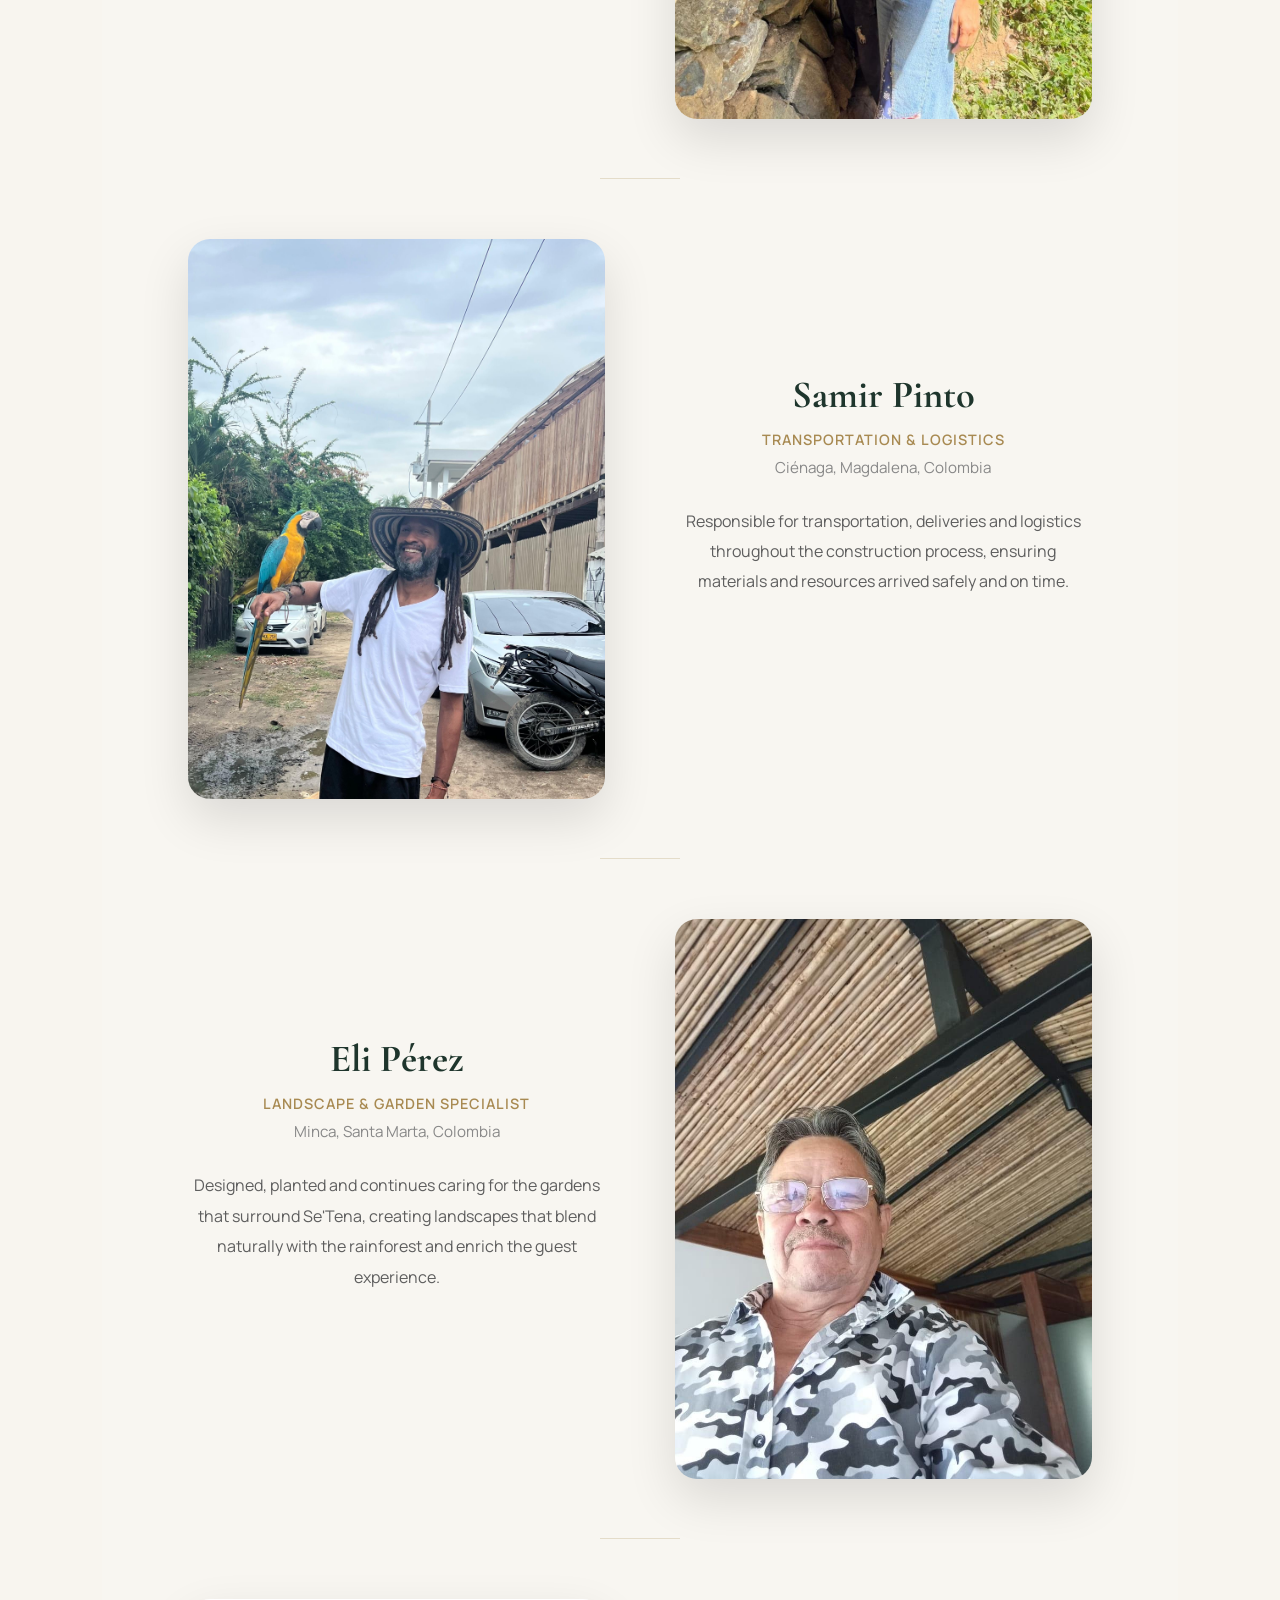
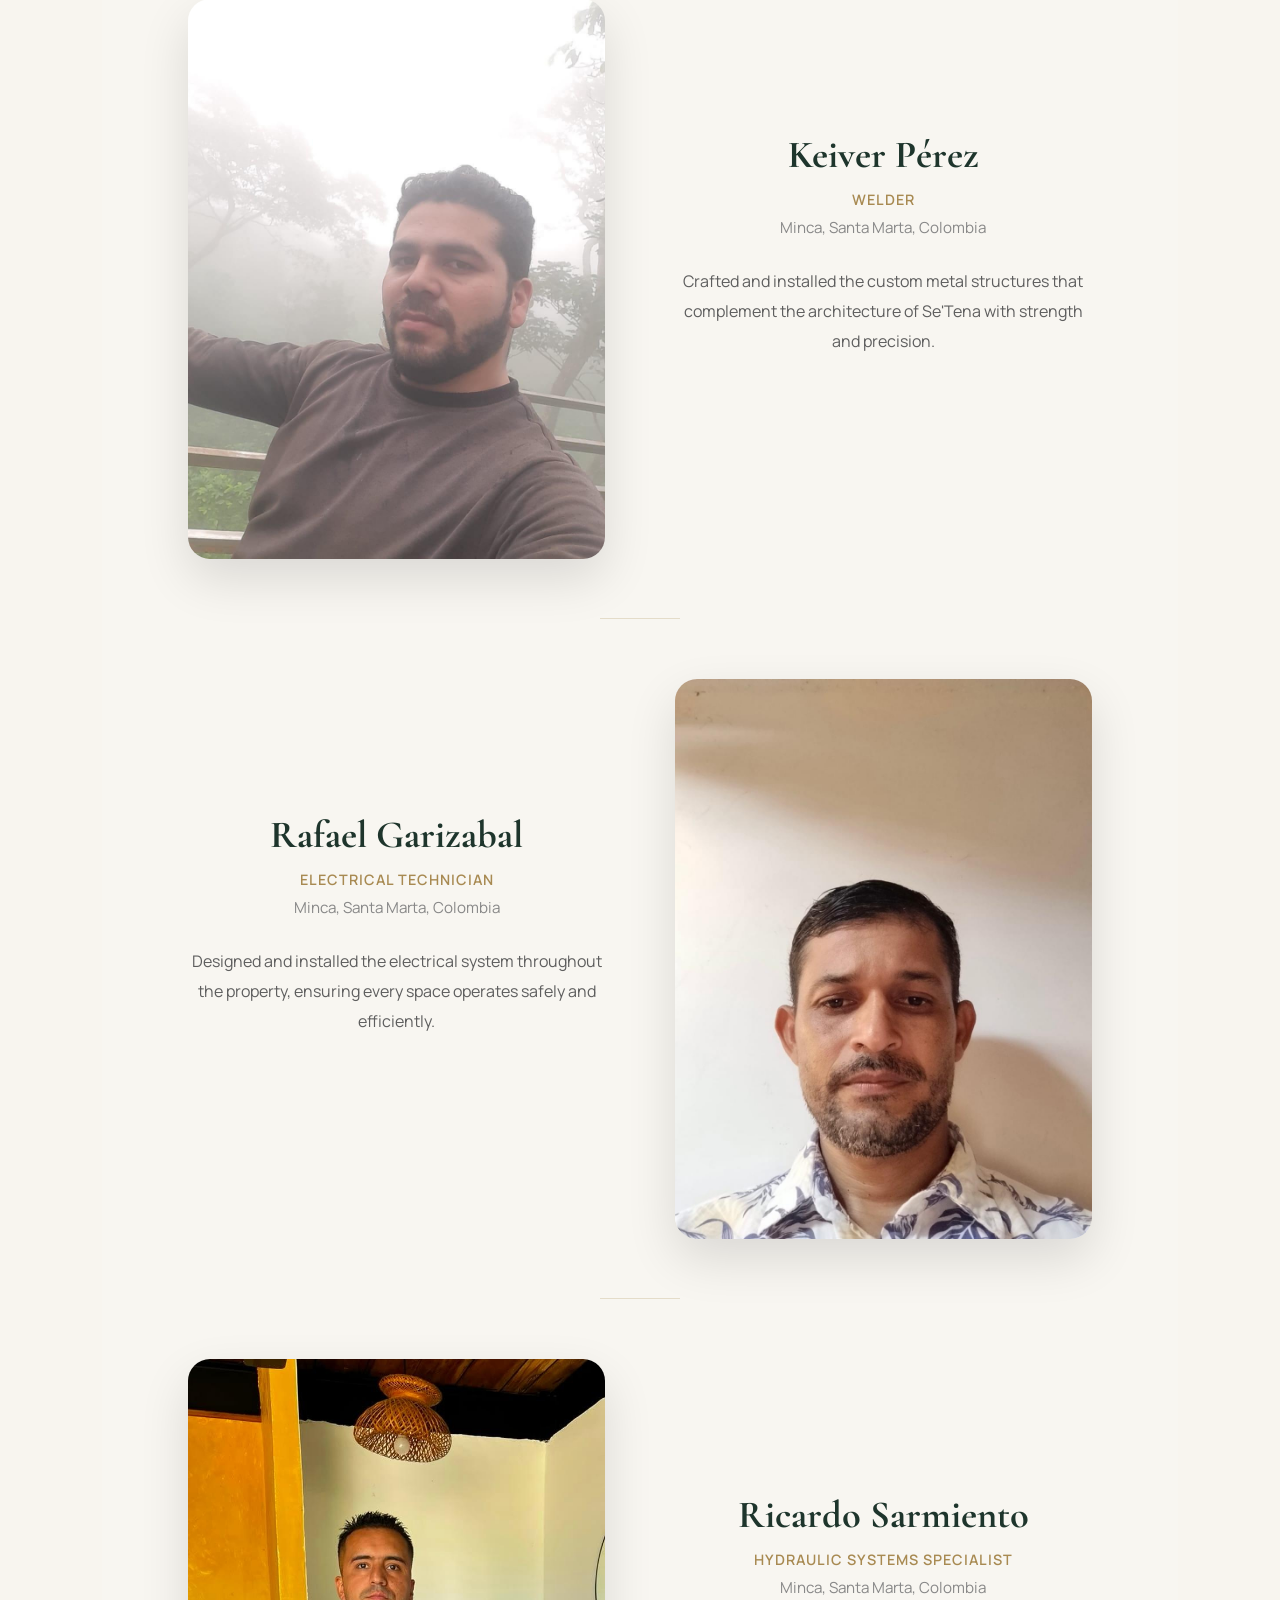
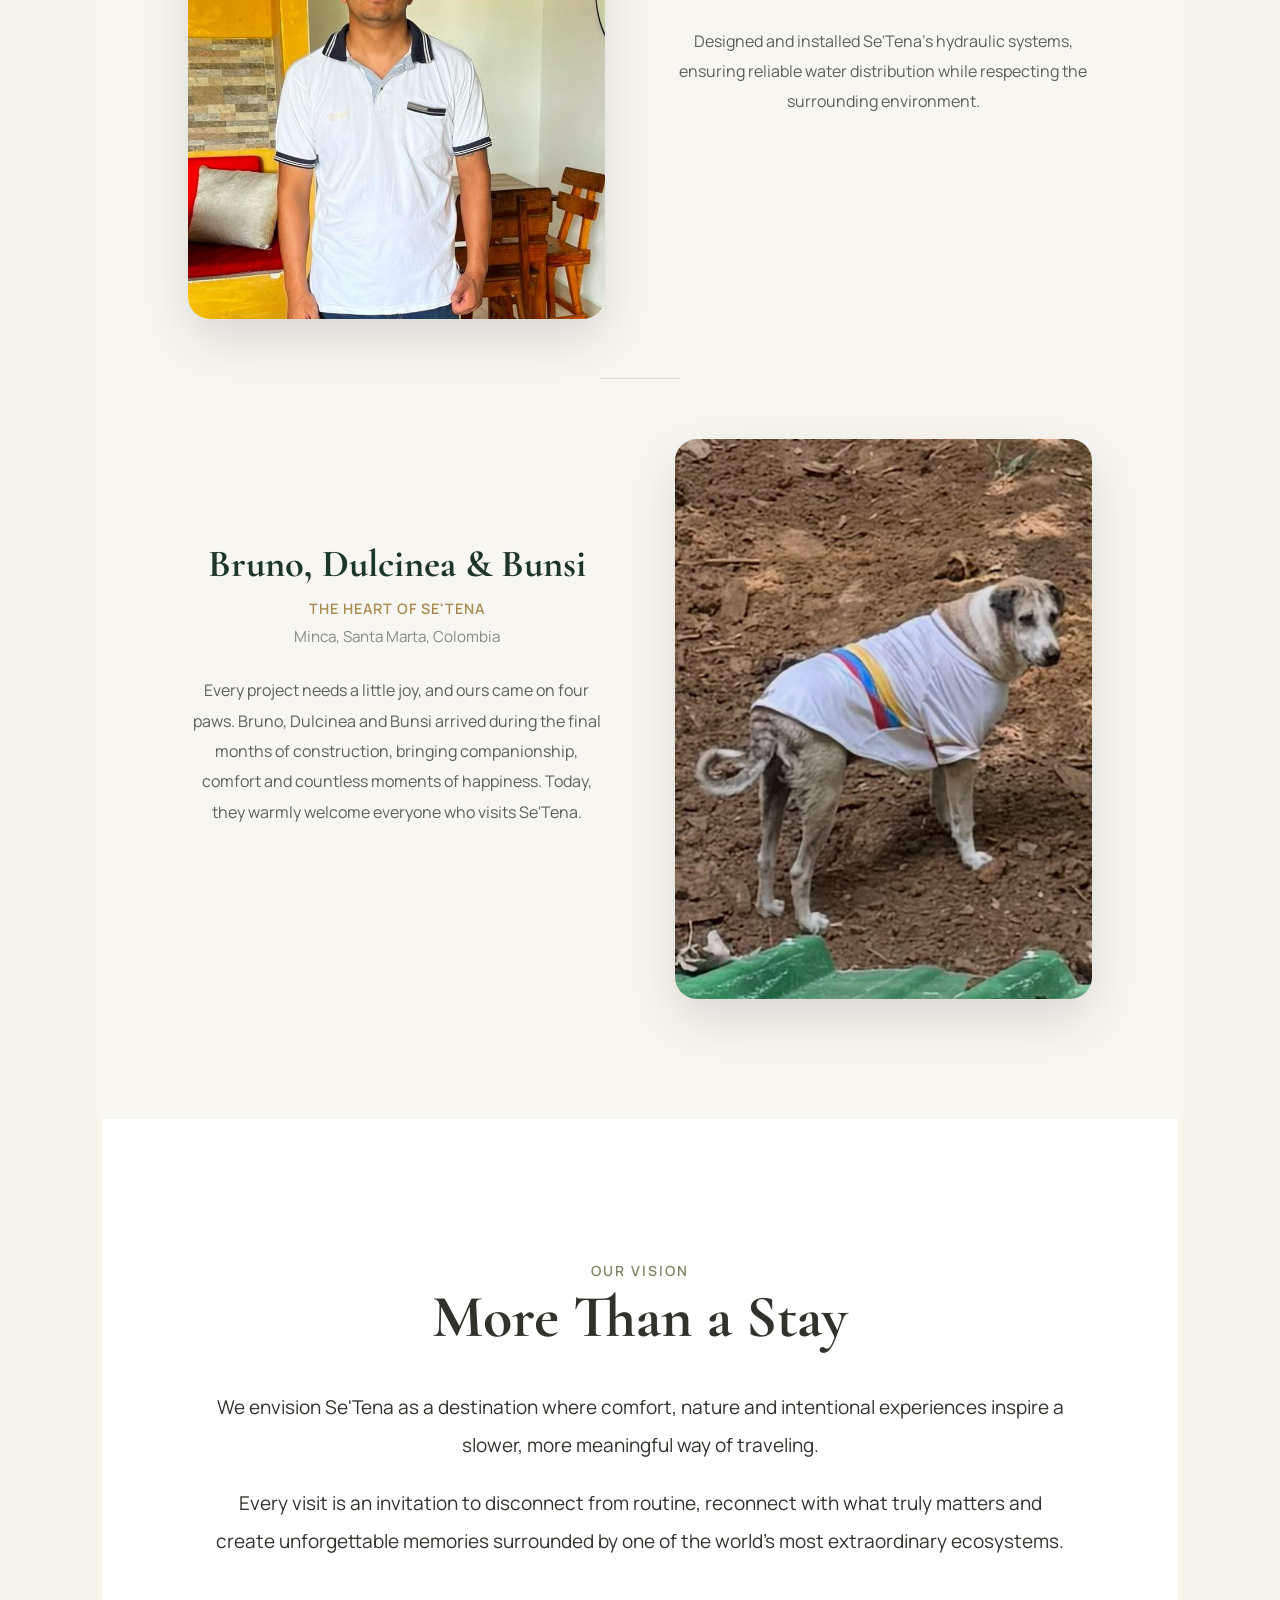
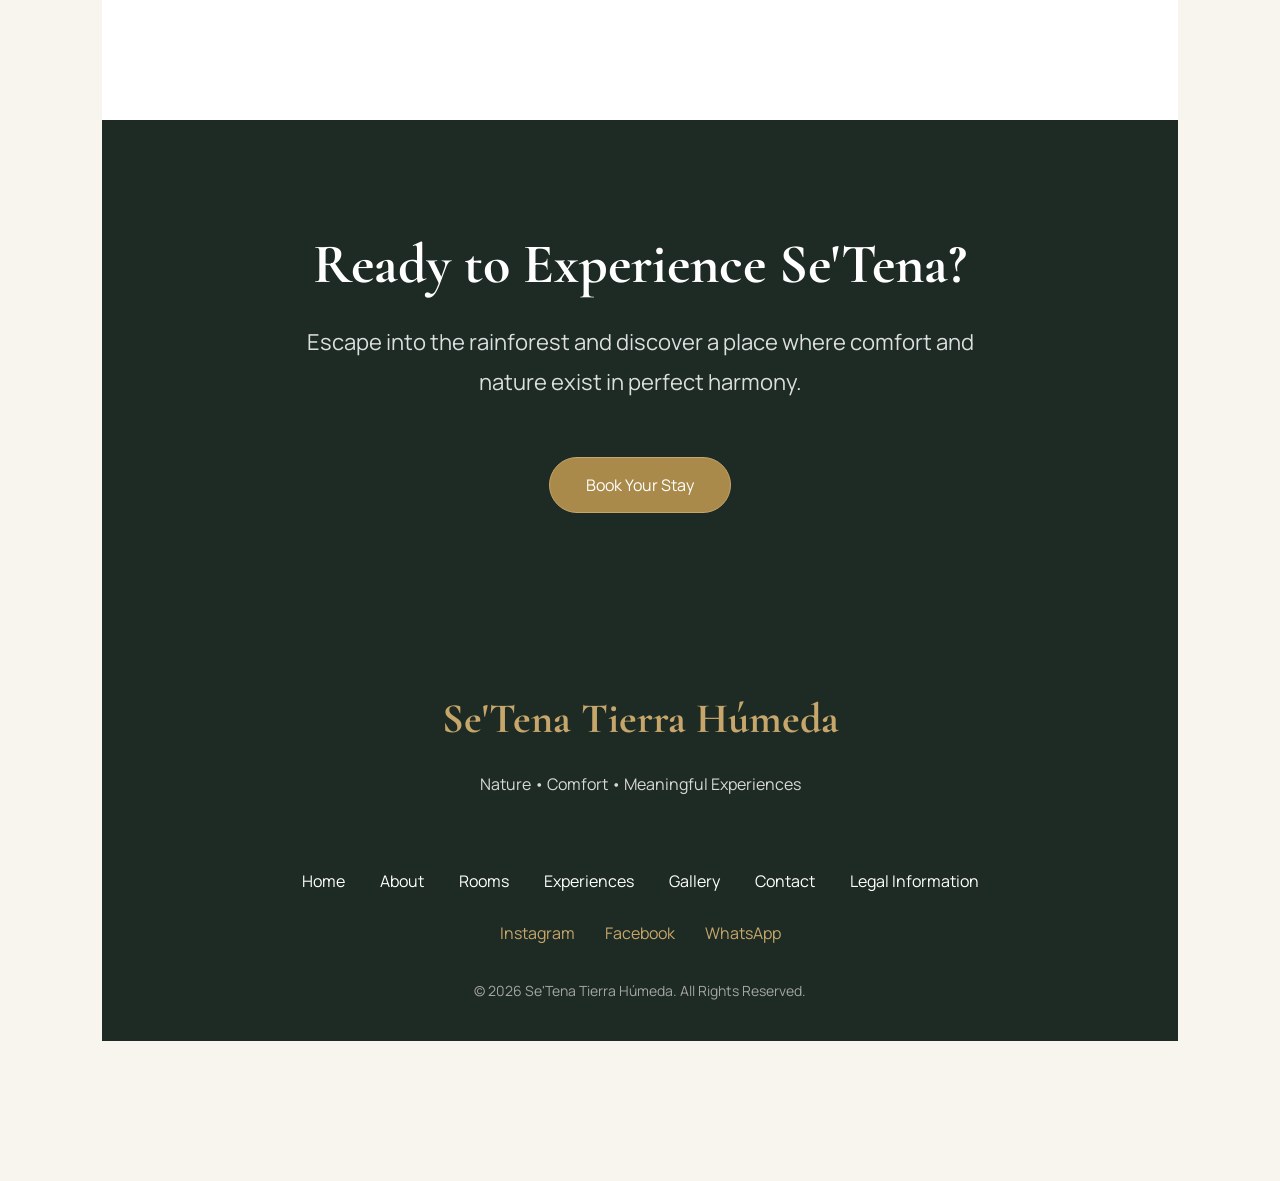
==== commit e7fd7417: "Remove 'complete' from electrical system description" ====
--- a/about.html
+++ b/about.html
@@ -495,7 +495,7 @@
 
             <p>
 
-                Designed and installed the complete electrical system throughout the property, ensuring every space operates safely and efficiently.
+                Designed and installed the electrical system throughout the property, ensuring every space operates safely and efficiently.
 
             </p>
 
--- a/css/style.css
+++ b/css/style.css
@@ -2161,3 +2161,224 @@
 }
 
 }
+/*=========================================
+THE PEOPLE BEHIND SE'TENA
+=========================================*/
+
+.team-section{
+
+    padding:120px 8%;
+    background:#F8F6F1;
+
+}
+
+.team-section .section-subtitle{
+
+    display:block;
+    text-align:center;
+    color:#A88A52;
+    letter-spacing:3px;
+    text-transform:uppercase;
+    font-size:.85rem;
+    margin-bottom:15px;
+
+}
+
+.team-section h2{
+
+    text-align:center;
+    font-family:'Cormorant Garamond',serif;
+    font-size:3.3rem;
+    color:#1E352C;
+    margin-bottom:25px;
+    line-height:1.15;
+
+}
+
+.team-intro{
+
+    max-width:850px;
+    margin:0 auto 90px;
+    text-align:center;
+    color:#5E5E5E;
+    line-height:1.9;
+    font-size:1.05rem;
+
+}
+
+/*=========================================
+TEAM MEMBER
+=========================================*/
+
+.team-member{
+
+    display:flex;
+    align-items:center;
+    gap:70px;
+    margin-bottom:120px;
+    position:relative;
+    transition:.35s ease;
+
+}
+
+.team-member.reverse{
+
+    flex-direction:row-reverse;
+
+}
+
+.team-member:last-child{
+
+    margin-bottom:0;
+
+}
+
+/*=========================================
+PHOTO
+=========================================*/
+
+.team-photo{
+
+    flex:1;
+    position:relative;
+    overflow:hidden;
+    border-radius:22px;
+    box-shadow:0 20px 50px rgba(0,0,0,.12);
+    transition:.45s;
+
+}
+
+.team-member:hover .team-photo{
+
+    box-shadow:0 28px 70px rgba(0,0,0,.18);
+
+}
+
+.team-photo img{
+
+    width:100%;
+    height:560px;
+    object-fit:cover;
+    object-position:center;
+    display:block;
+    transition:transform .7s ease;
+
+}
+
+.team-member:hover .team-photo img{
+
+    transform:scale(1.03);
+
+}
+
+/*=========================================
+SLIDER
+=========================================*/
+
+.team-photo.slider{
+
+    position:relative;
+    height:560px;
+
+}
+
+.team-photo.slider img{
+
+    position:absolute;
+    inset:0;
+
+    width:100%;
+    height:100%;
+
+    object-fit:cover;
+    object-position:center;
+
+    opacity:0;
+
+    transition:opacity 1.5s ease-in-out;
+
+}
+
+.team-photo.slider img.active{
+
+    opacity:1;
+
+}
+
+/*=========================================
+TEXT
+=========================================*/
+
+.team-info{
+
+    flex:1;
+
+}
+
+.team-info h3{
+
+    font-family:'Cormorant Garamond',serif;
+    font-size:2.4rem;
+    color:#1E352C;
+    margin-bottom:12px;
+
+}
+
+.team-role{
+
+    display:block;
+    color:#A88A52;
+    font-size:.9rem;
+    font-weight:600;
+    text-transform:uppercase;
+    letter-spacing:1px;
+    margin-bottom:8px;
+
+}
+
+.team-location{
+
+    display:block;
+    color:#888;
+    margin-bottom:28px;
+    font-size:.95rem;
+
+}
+
+.team-info p{
+
+    color:#5E5E5E;
+    line-height:1.9;
+    font-size:1rem;
+
+}
+
+/*=========================================
+DIVIDER
+=========================================*/
+
+.team-member::after{
+
+    content:"";
+
+    position:absolute;
+
+    bottom:-60px;
+
+    left:50%;
+
+    transform:translateX(-50%);
+
+    width:80px;
+
+    height:1px;
+
+    background:rgba(168,138,82,.25);
+
+}
+
+.team-member:last-child::after{
+
+    display:none;
+
+}
--- a/css/responsive.css
+++ b/css/responsive.css
@@ -490,3 +490,141 @@
     font-size:28px;
 
 }
+/*=================================================
+THE PEOPLE BEHIND SE'TENA
+=================================================*/
+
+@media screen and (max-width:768px){
+
+    .team-section{
+
+        padding:80px 8%;
+
+    }
+
+    .team-section h2{
+
+        font-size:2.3rem;
+        line-height:1.2;
+
+    }
+
+    .team-intro{
+
+        font-size:1rem;
+        margin-bottom:60px;
+
+    }
+
+    .team-member,
+    .team-member.reverse{
+
+        display:flex;
+        flex-direction:column !important;
+        align-items:center;
+        text-align:center;
+
+        gap:30px;
+
+        margin-bottom:80px;
+
+    }
+
+    .team-photo{
+
+        width:100%;
+        max-width:340px;
+
+        margin:auto;
+
+        flex:none;
+
+    }
+
+    .team-photo img{
+
+        width:100%;
+        height:420px;
+
+        object-fit:cover;
+        object-position:center;
+
+    }
+
+    .team-photo.slider{
+
+        width:100%;
+        max-width:340px;
+
+        height:420px;
+
+        position:relative;
+
+        overflow:hidden;
+
+    }
+
+    .team-photo.slider img{
+
+        position:absolute;
+        inset:0;
+
+        width:100%;
+        height:100%;
+
+        object-fit:cover;
+        object-position:center;
+
+        opacity:0;
+
+        transition:opacity 1.5s ease-in-out;
+
+    }
+
+    .team-photo.slider img.active{
+
+        opacity:1;
+
+    }
+
+    .team-info{
+
+        width:100%;
+
+    }
+
+    .team-info h3{
+
+        font-size:2rem;
+        line-height:1.2;
+
+    }
+
+    .team-role{
+
+        font-size:.85rem;
+
+    }
+
+    .team-location{
+
+        font-size:.9rem;
+
+    }
+
+    .team-info p{
+
+        text-align:center;
+        font-size:1rem;
+        line-height:1.8;
+
+    }
+
+    .team-member::after{
+
+        width:60px;
+        bottom:-40px;
+
+    }
+
+}
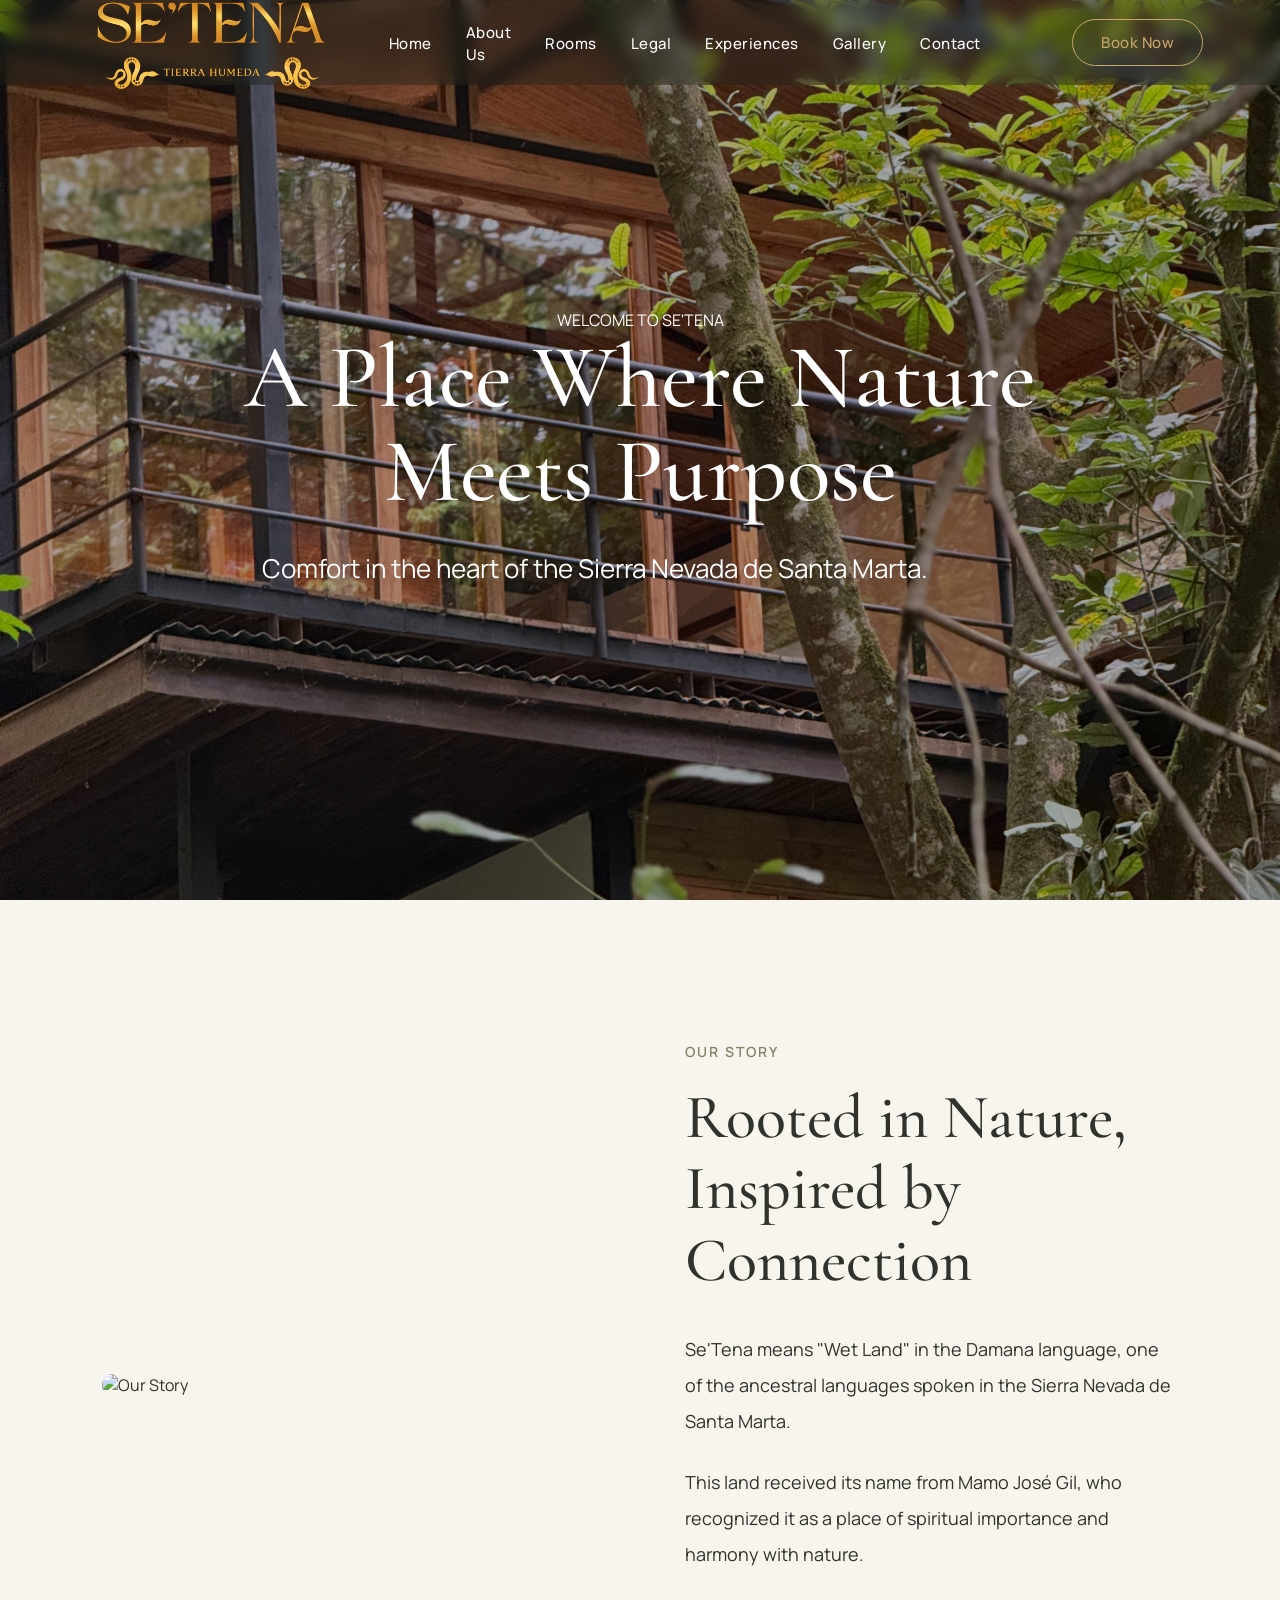
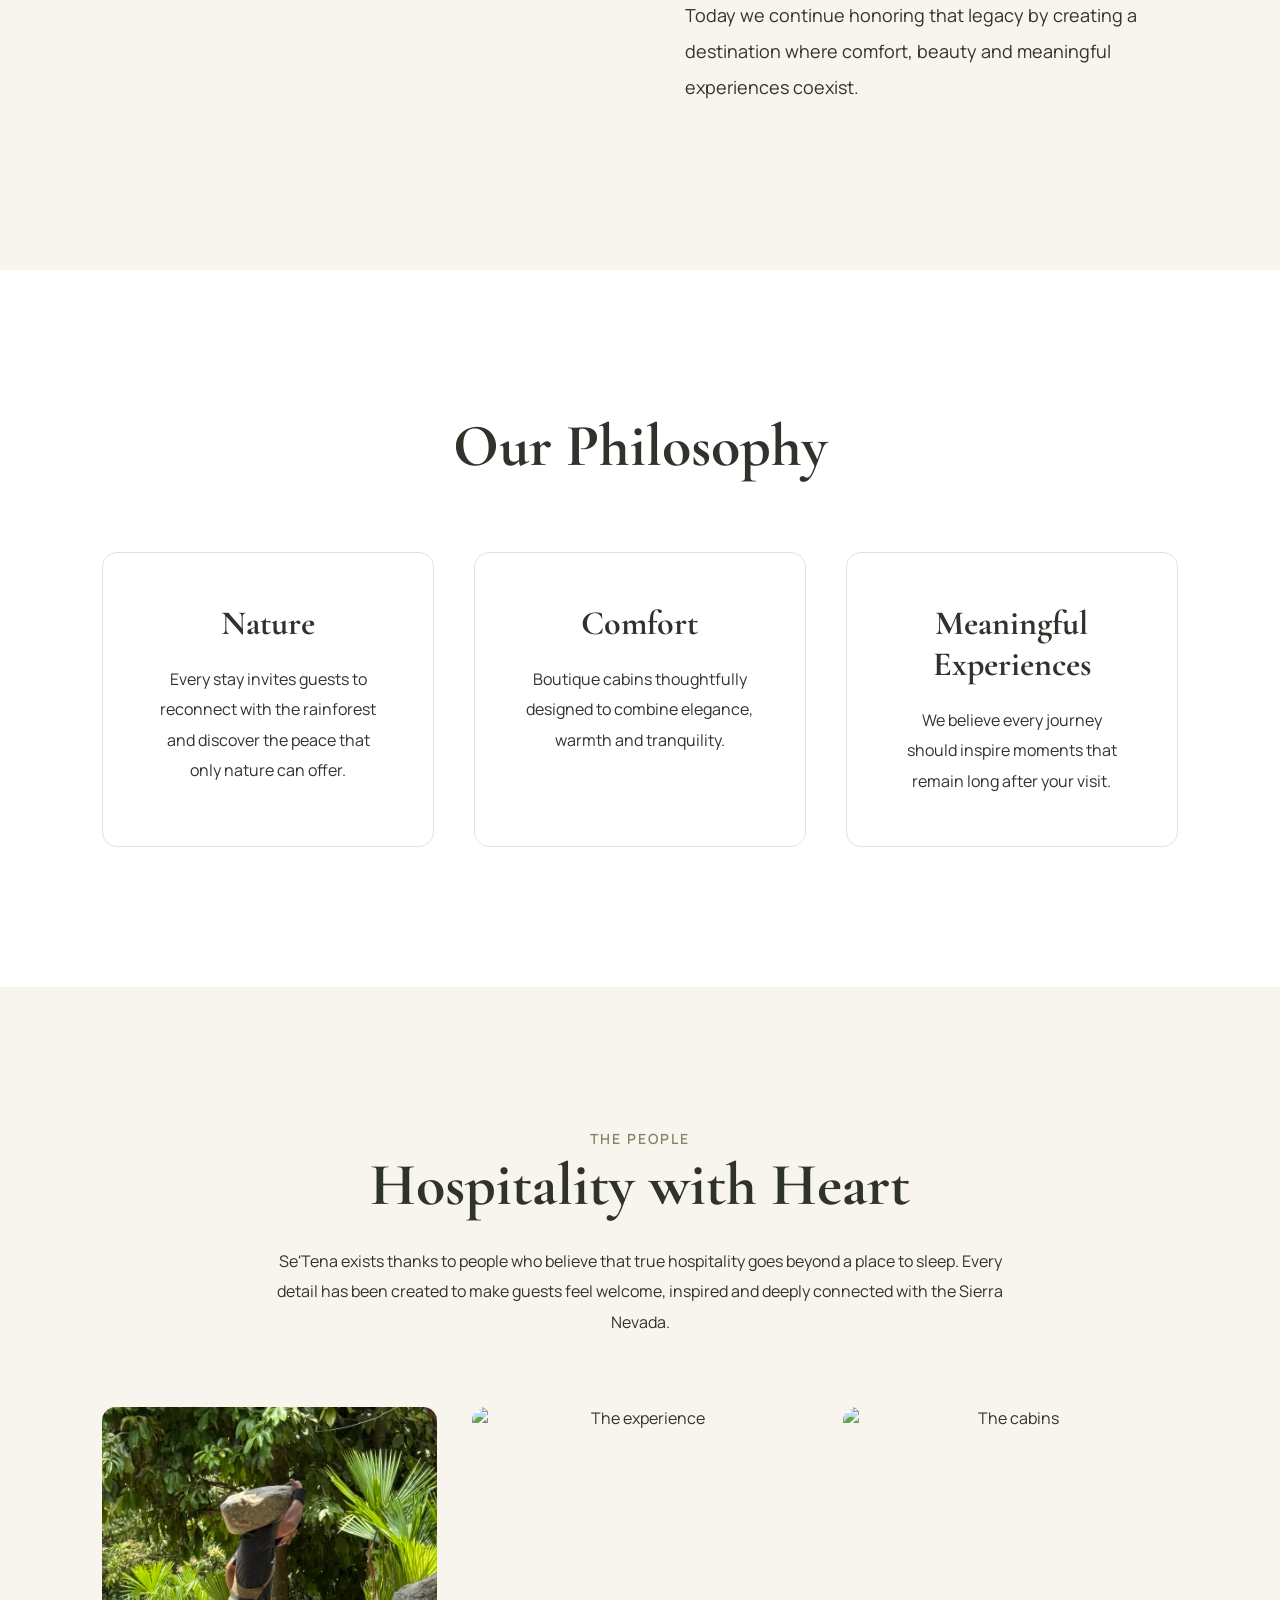
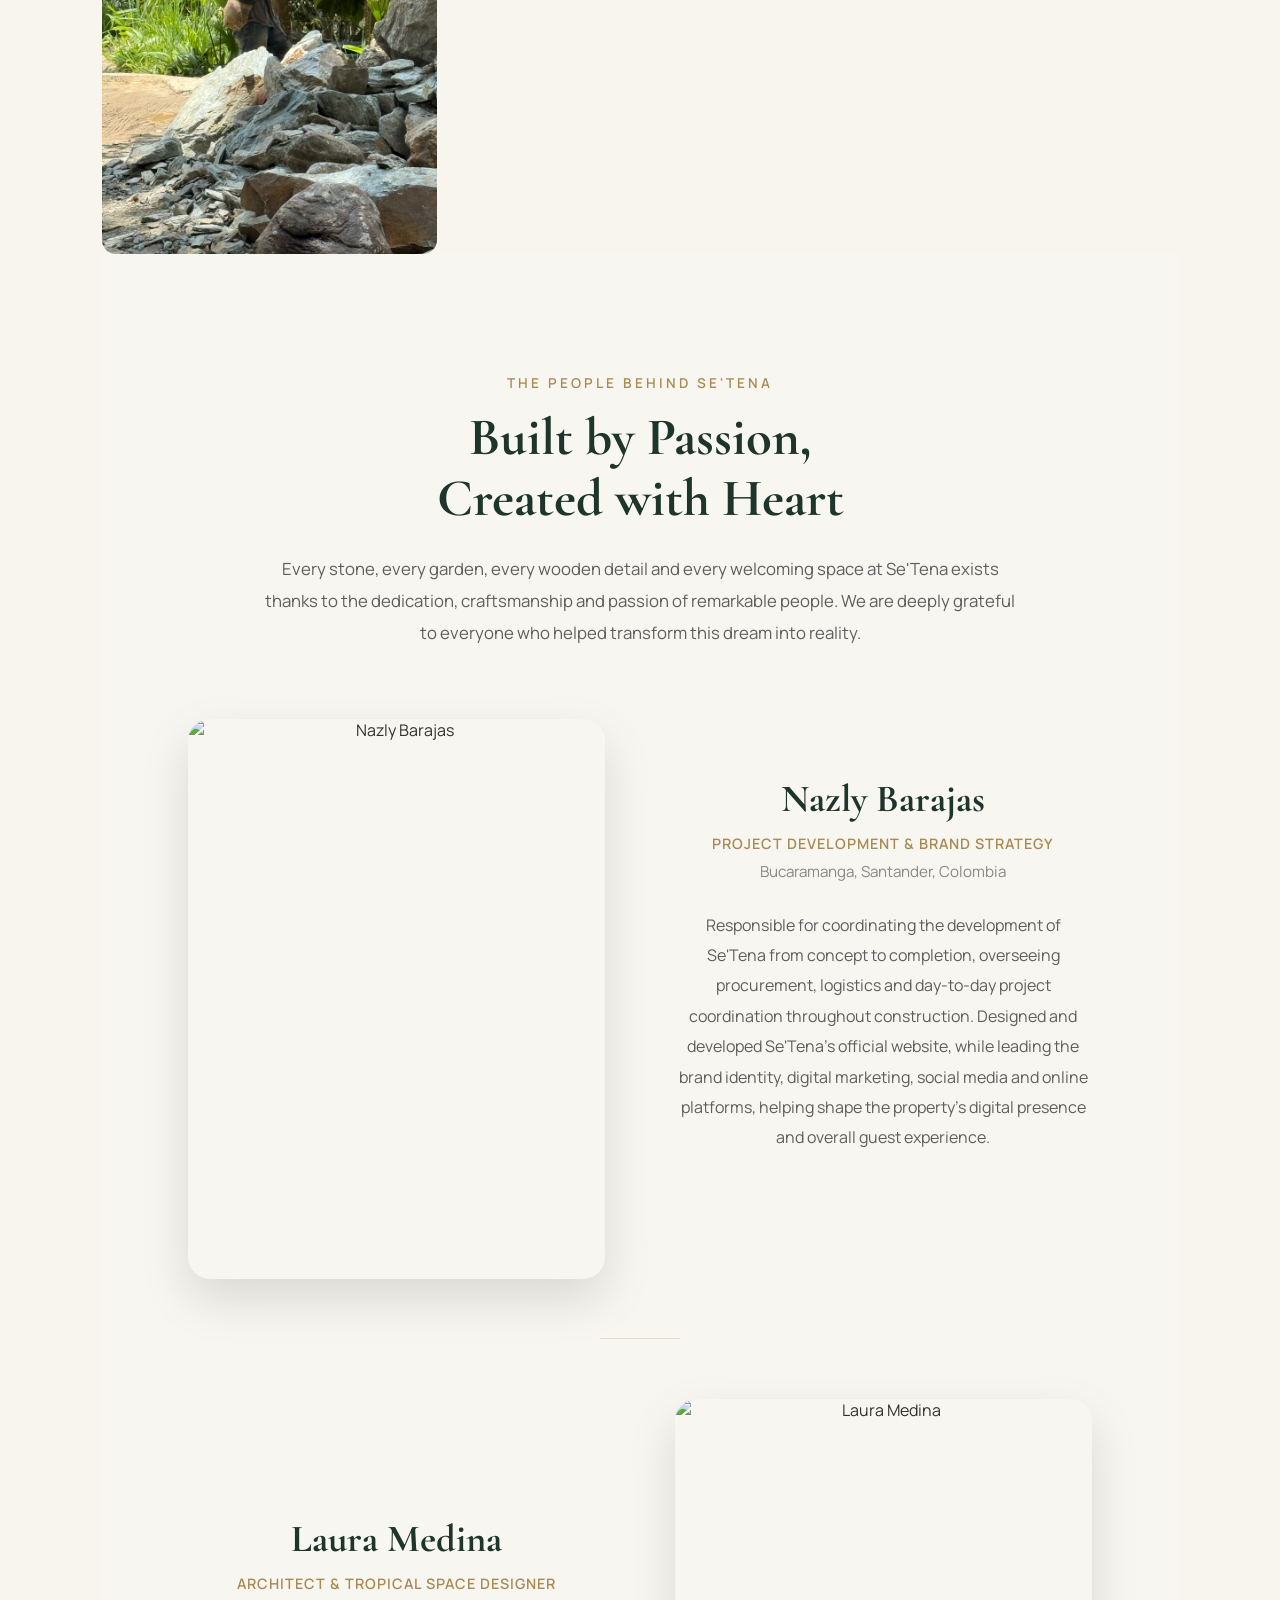
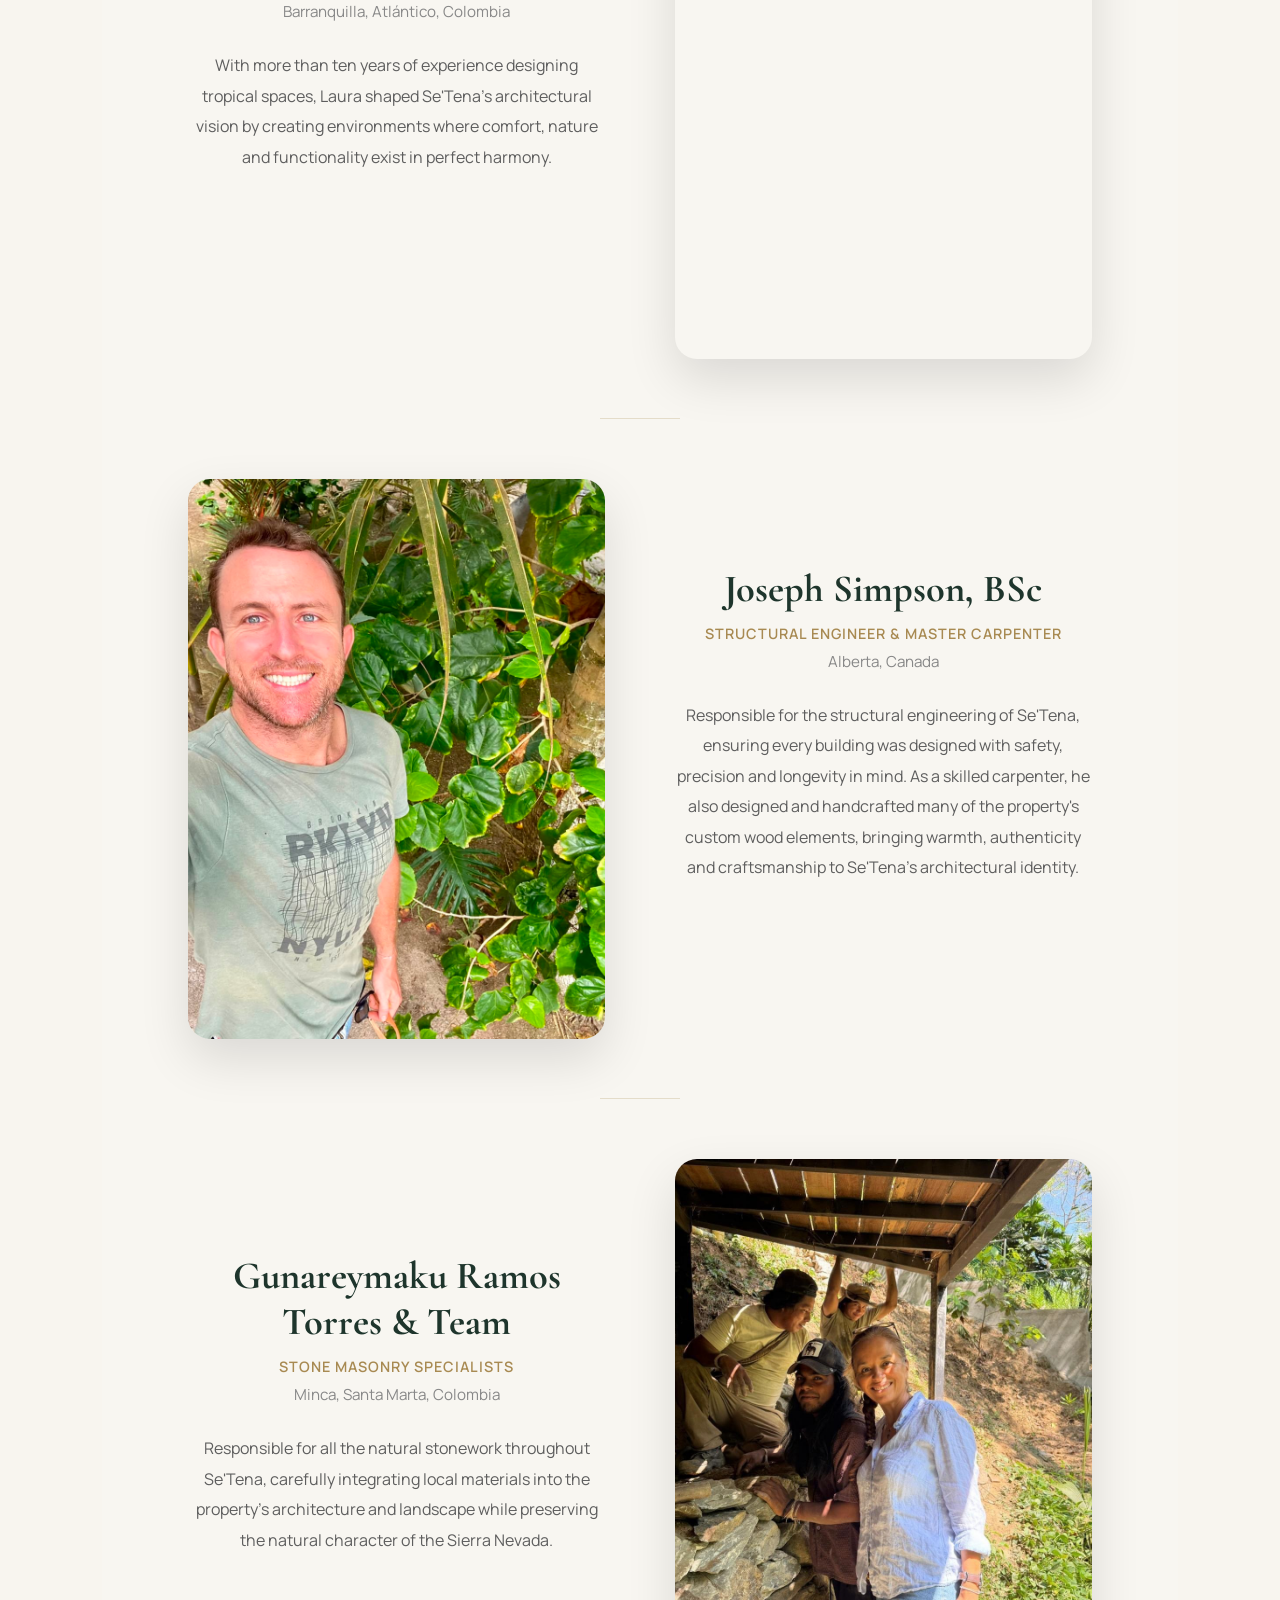
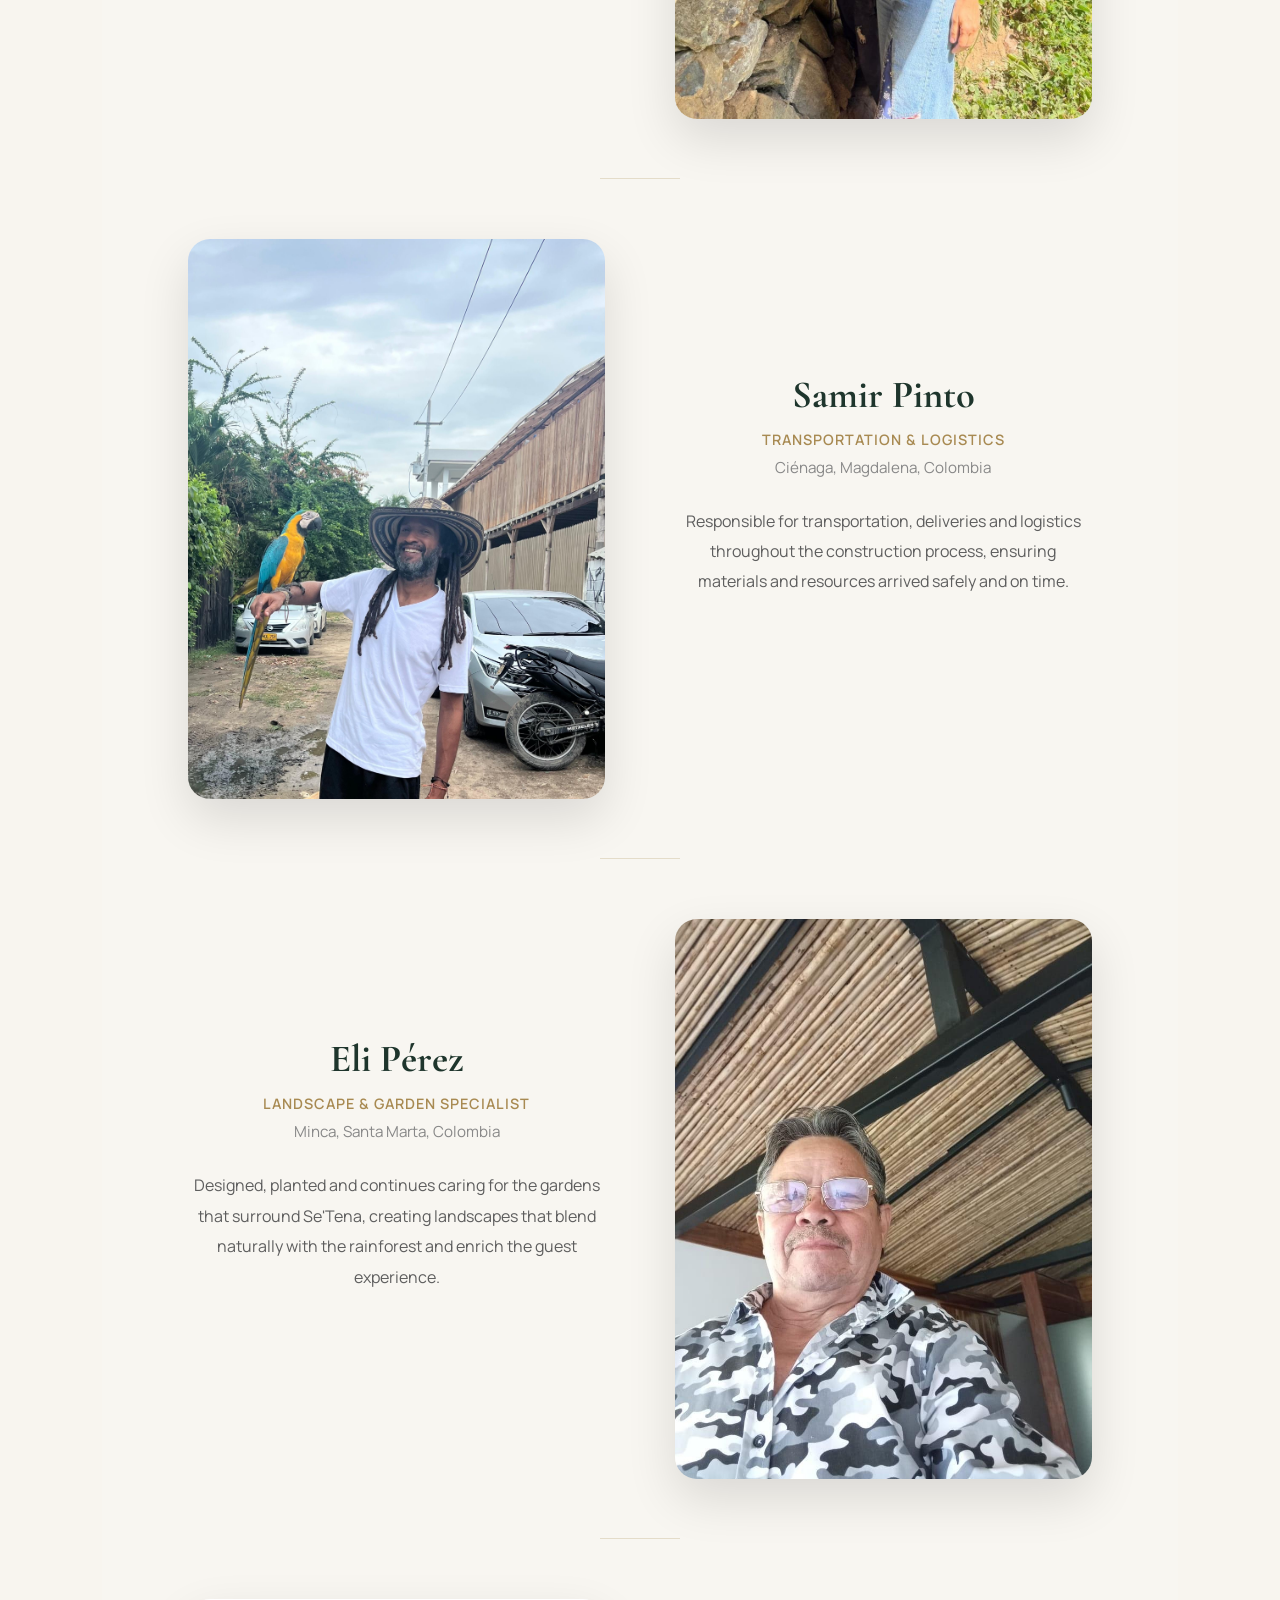
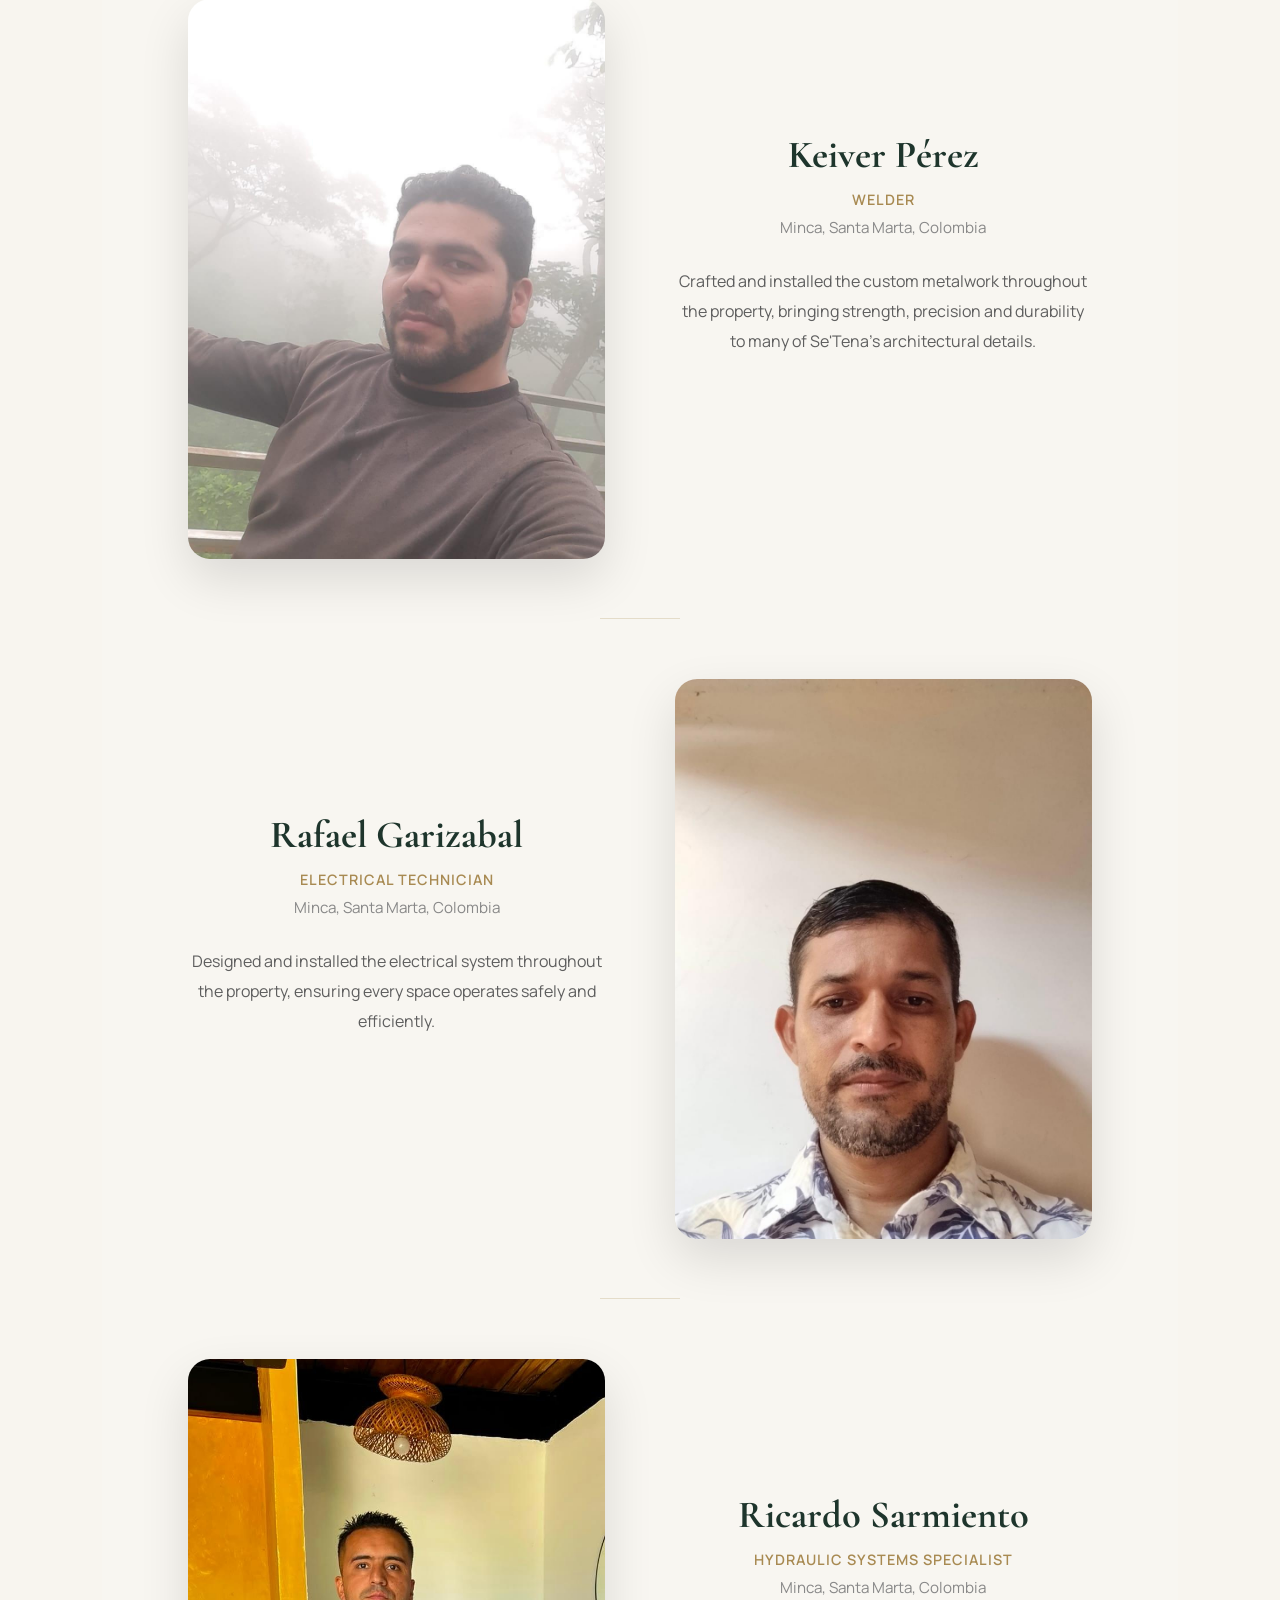
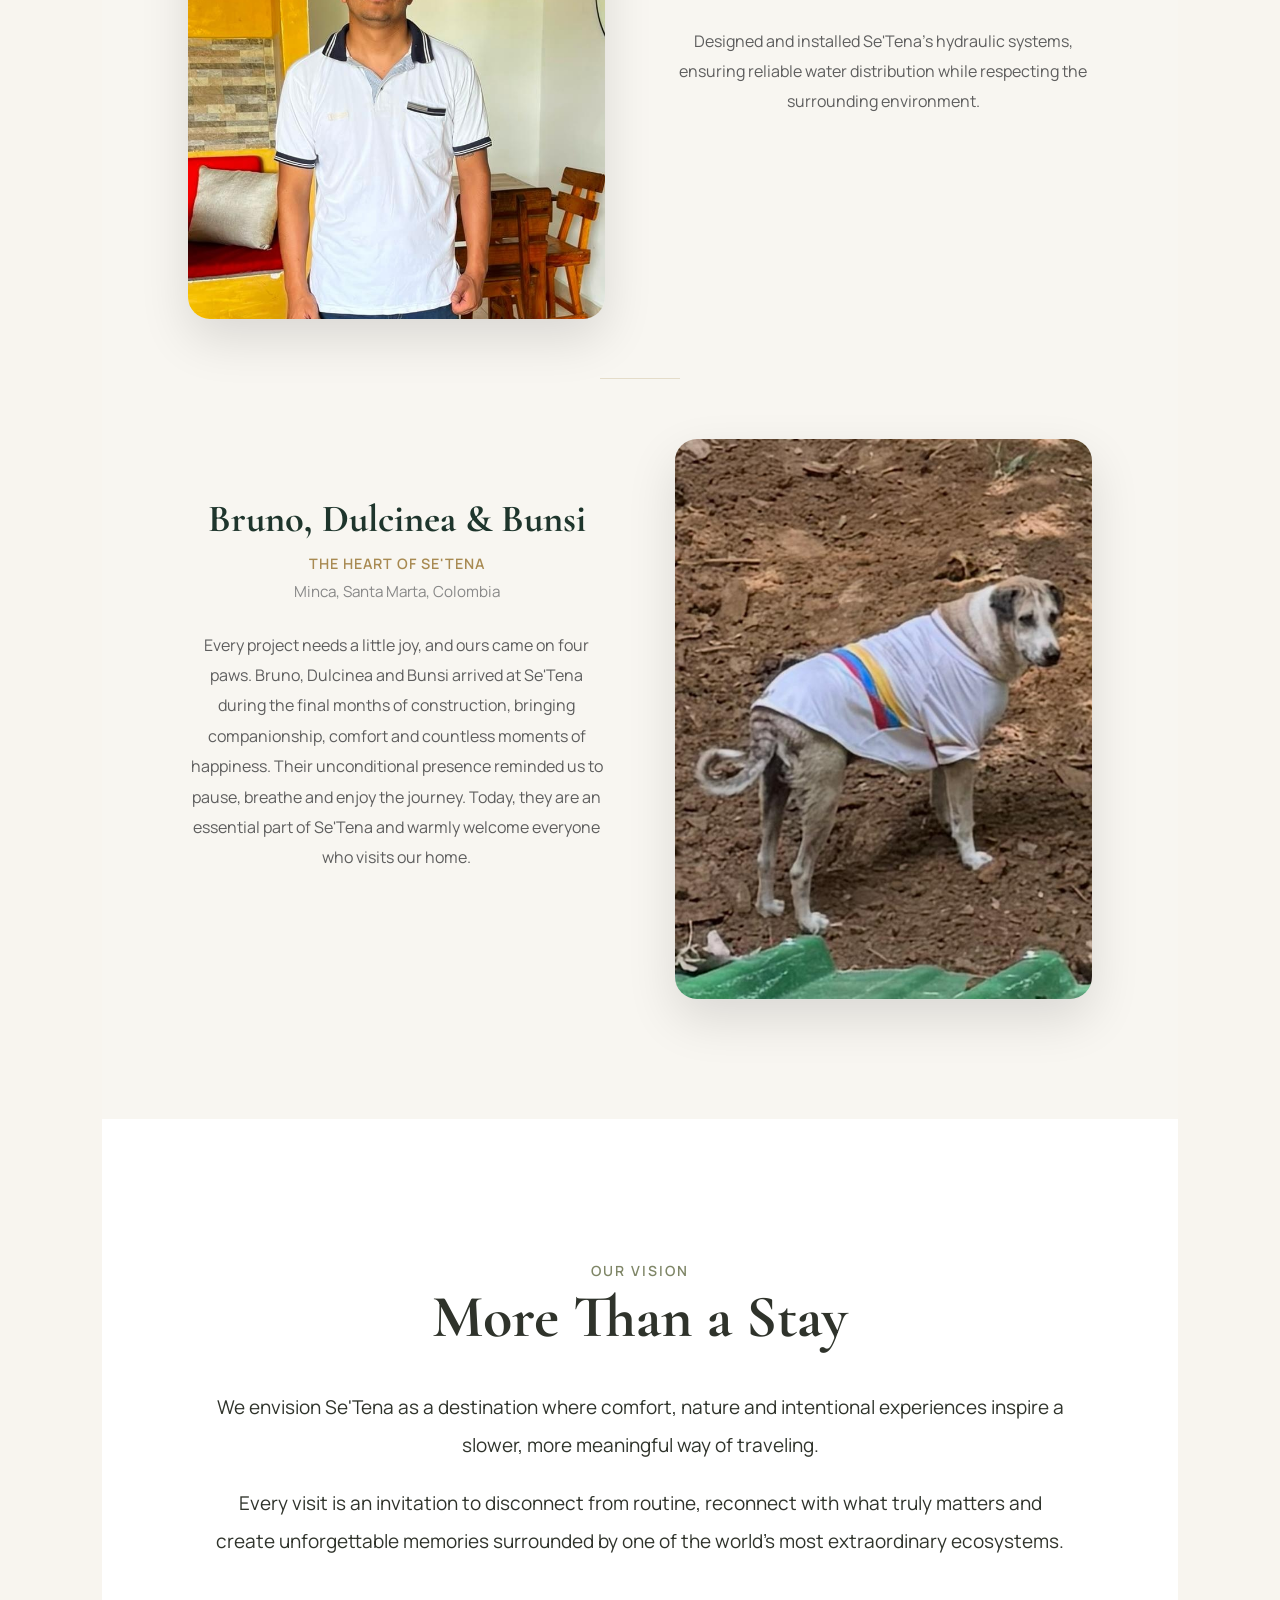
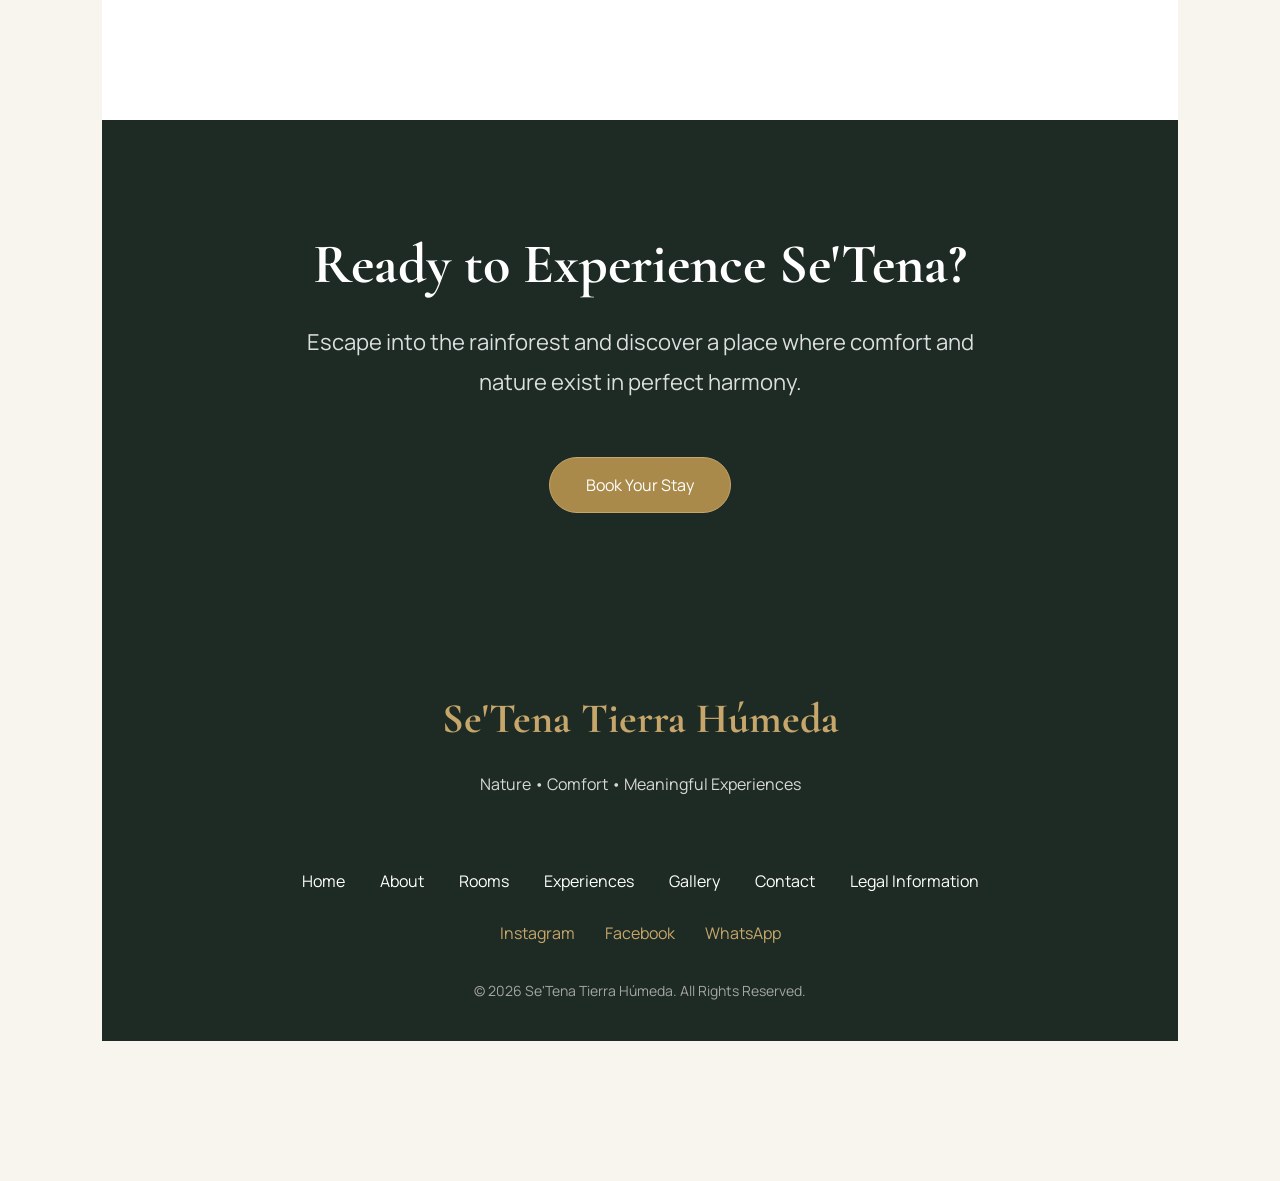
==== commit 119686f4: "Revise team member descriptions in about.html Updated team member roles and project descriptions for" ====
--- a/about.html
+++ b/about.html
@@ -258,7 +258,7 @@
             <h3>Nazly Barajas</h3>
 
             <span class="team-role">
-                Project Coordination, Marketing & Website Development
+                Project Development & Brand Strategy
             </span>
 
             <span class="team-location">
@@ -267,7 +267,7 @@
 
             <p>
 
-                Responsible for coordinating the project from start to finish, overseeing logistics, purchasing, organization and daily operations throughout construction. Also led Se'Tena's branding, marketing, social media, booking platforms and designed and developed the official website.
+               Responsible for coordinating the development of Se'Tena from concept to completion, overseeing procurement, logistics and day-to-day project coordination throughout construction. Designed and developed Se'Tena's official website, while leading the brand identity, digital marketing, social media and online platforms, helping shape the property's digital presence and overall guest experience.
 
             </p>
 
@@ -299,8 +299,7 @@
 
             <p>
 
-                Architect and urban designer with more than ten years of experience creating tropical spaces that blend architecture with nature. She designed Se'Tena's cabins and shared spaces with comfort and harmony in mind.
-
+With more than ten years of experience designing tropical spaces, Laura shaped Se'Tena's architectural vision by creating environments where comfort, nature and functionality exist in perfect harmony.
             </p>
 
         </div>
@@ -331,7 +330,7 @@
 
             <p>
 
-                Designed the structural engineering of Se'Tena while also creating and building the property's custom wooden structures and architectural details, combining technical precision with exceptional craftsmanship.
+            Responsible for the structural engineering of Se'Tena, ensuring every building was designed with safety, precision and longevity in mind. As a skilled carpenter, he also designed and handcrafted many of the property's custom wood elements, bringing warmth, authenticity and craftsmanship to Se'Tena's architectural identity.
 
             </p>
 
@@ -367,7 +366,7 @@
 
             <p>
 
-                Responsible for all the natural stonework throughout Se'Tena, carefully integrating local materials into the property's architecture while preserving the natural character of the Sierra Nevada.
+            Responsible for all the natural stonework throughout Se'Tena, carefully integrating local materials into the property's architecture and landscape while preserving the natural character of the Sierra Nevada.
 
             </p>
 
@@ -463,7 +462,7 @@
 
             <p>
 
-                Crafted and installed the custom metal structures that complement the architecture of Se'Tena with strength and precision.
+            Crafted and installed the custom metalwork throughout the property, bringing strength, precision and durability to many of Se'Tena's architectural details.
 
             </p>
 
@@ -563,7 +562,7 @@
 
             <p>
 
-                Every project needs a little joy, and ours came on four paws. Bruno, Dulcinea and Bunsi arrived during the final months of construction, bringing companionship, comfort and countless moments of happiness. Today, they warmly welcome everyone who visits Se'Tena.
+            Every project needs a little joy, and ours came on four paws. Bruno, Dulcinea and Bunsi arrived at Se'Tena during the final months of construction, bringing companionship, comfort and countless moments of happiness. Their unconditional presence reminded us to pause, breathe and enjoy the journey. Today, they are an essential part of Se'Tena and warmly welcome everyone who visits our home.
 
             </p>
 
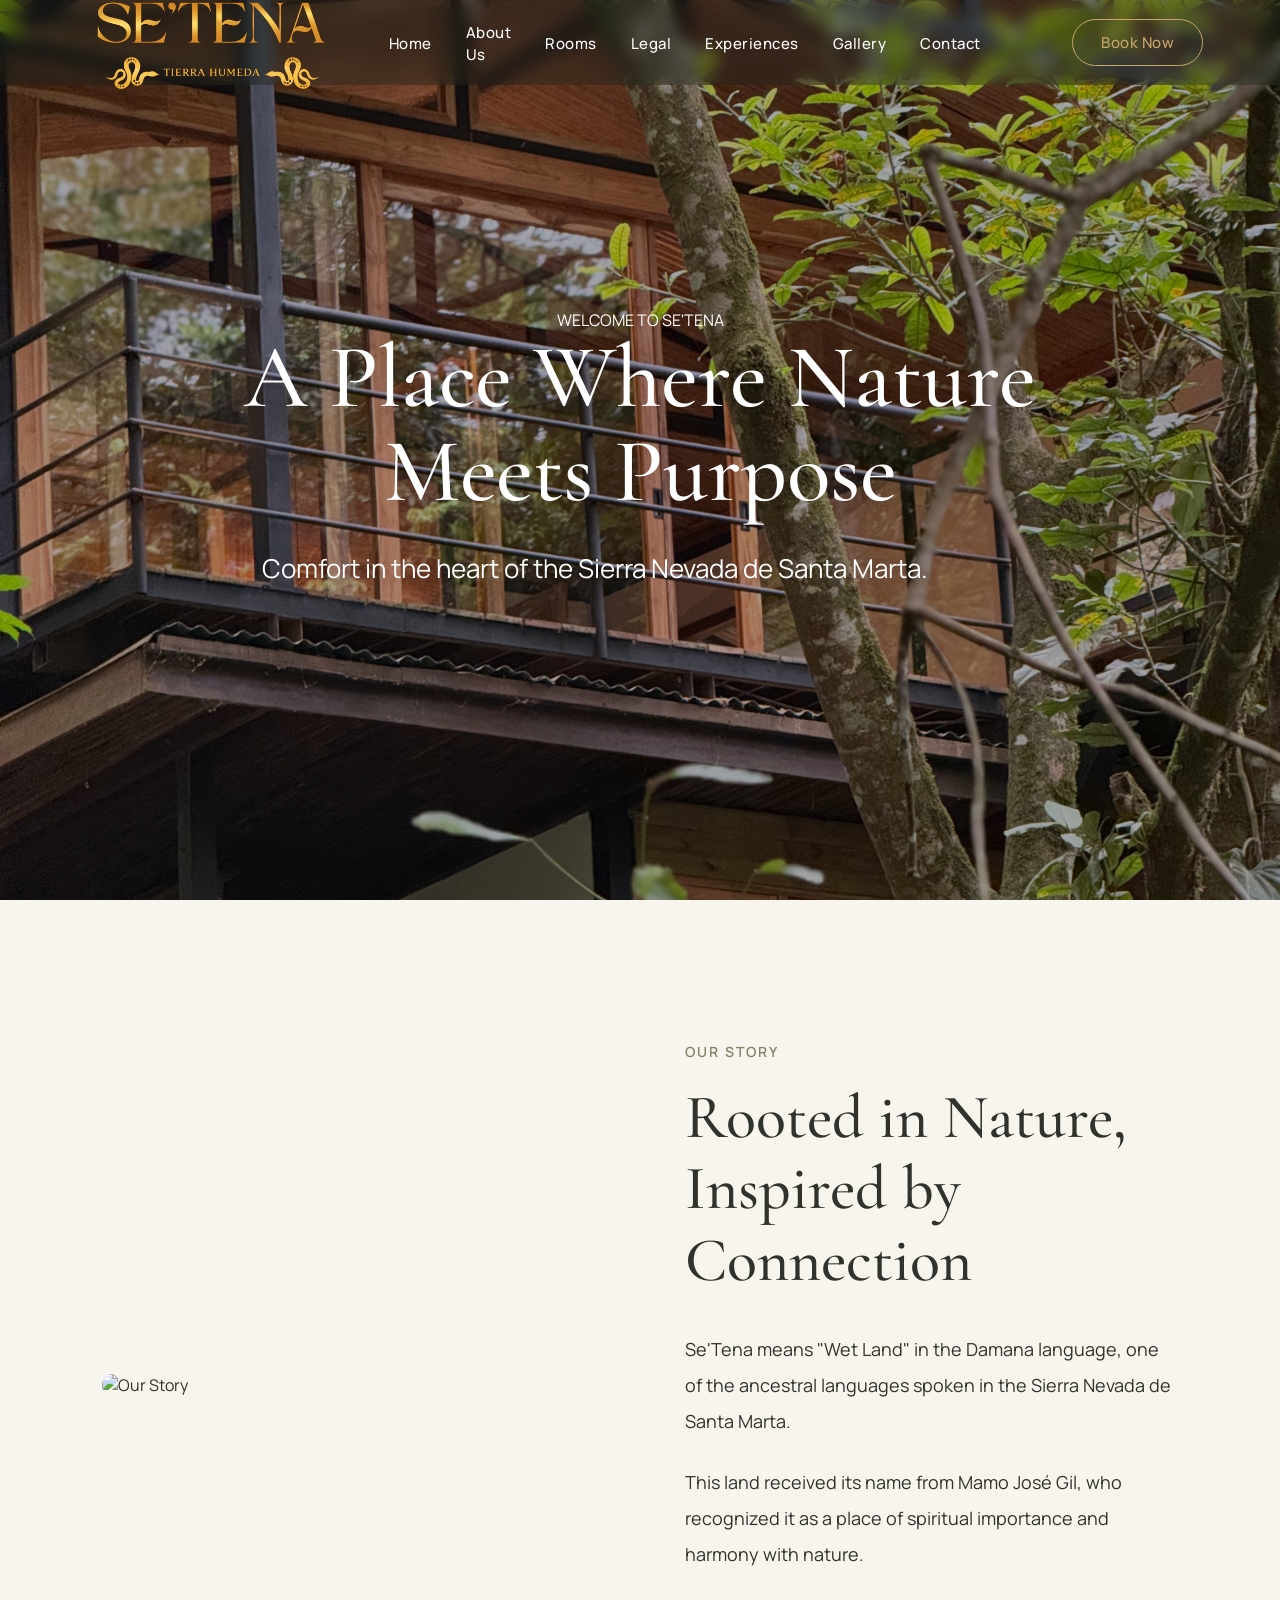
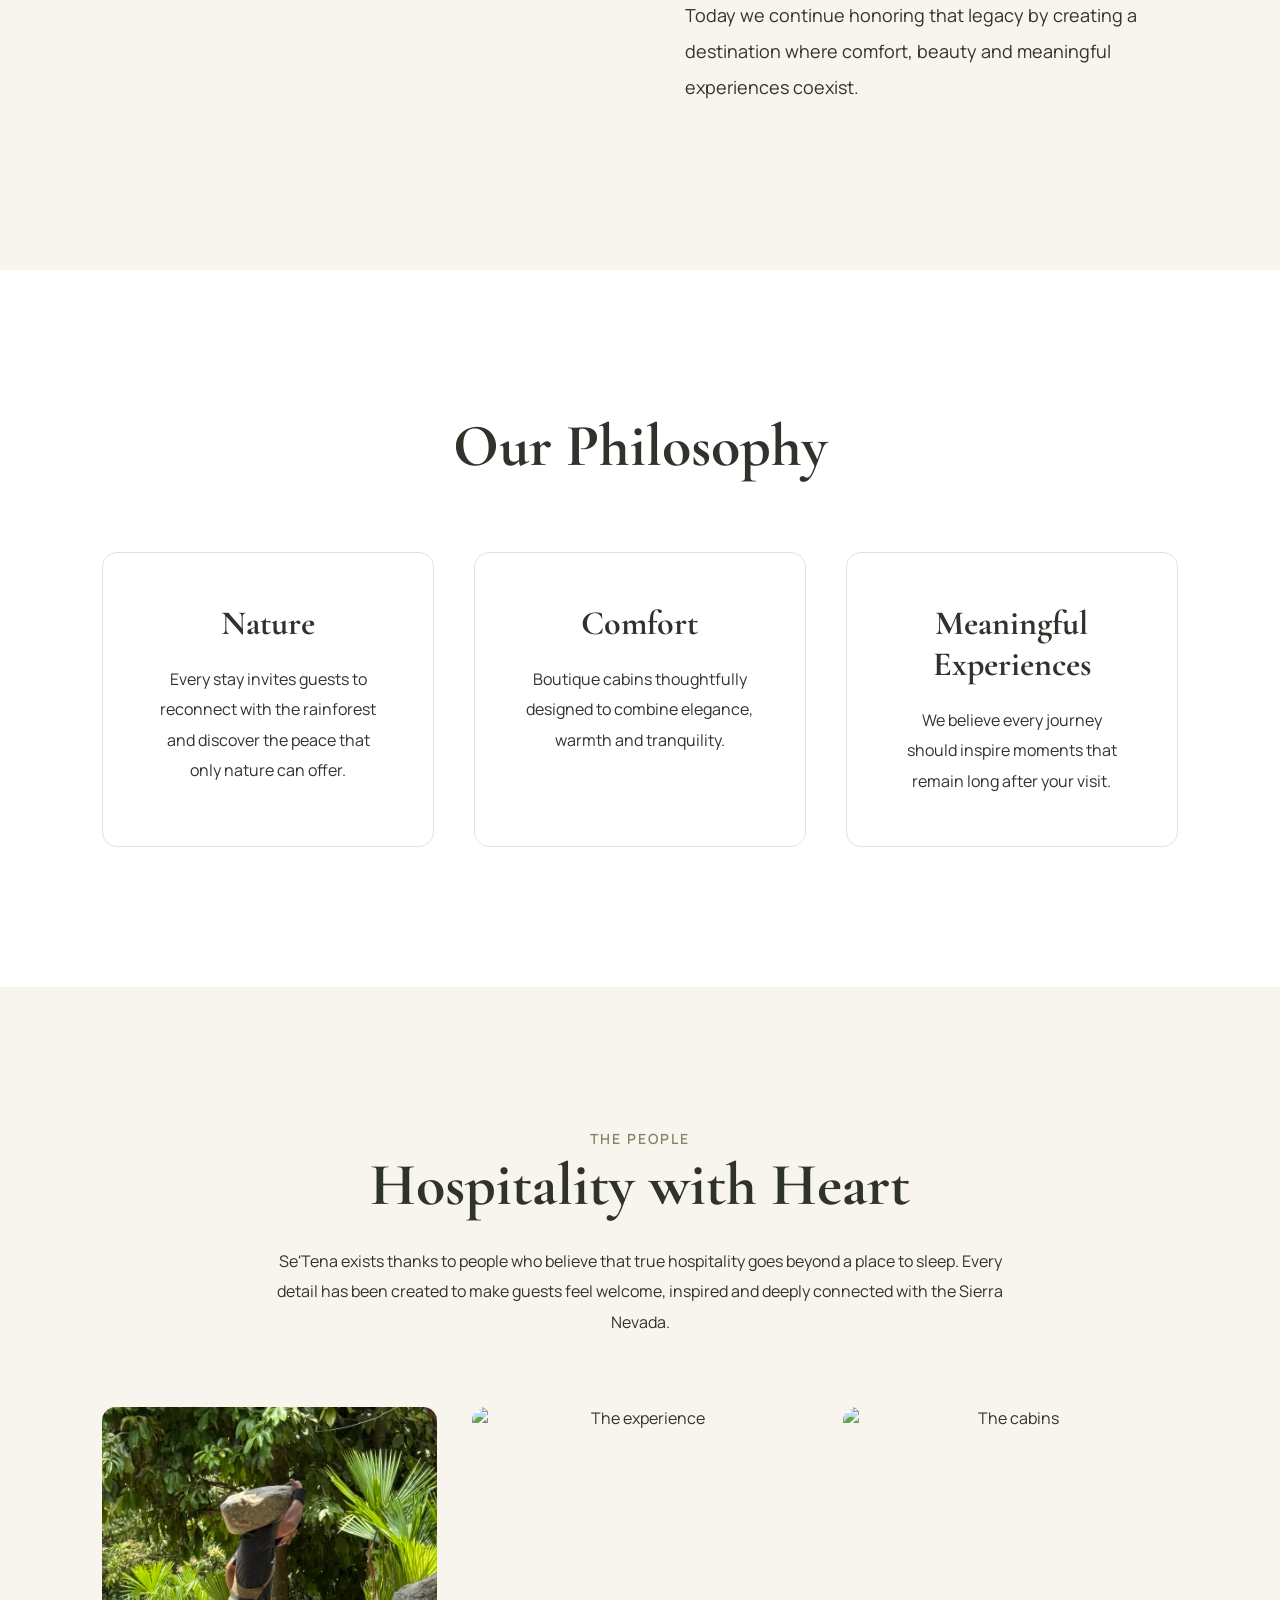
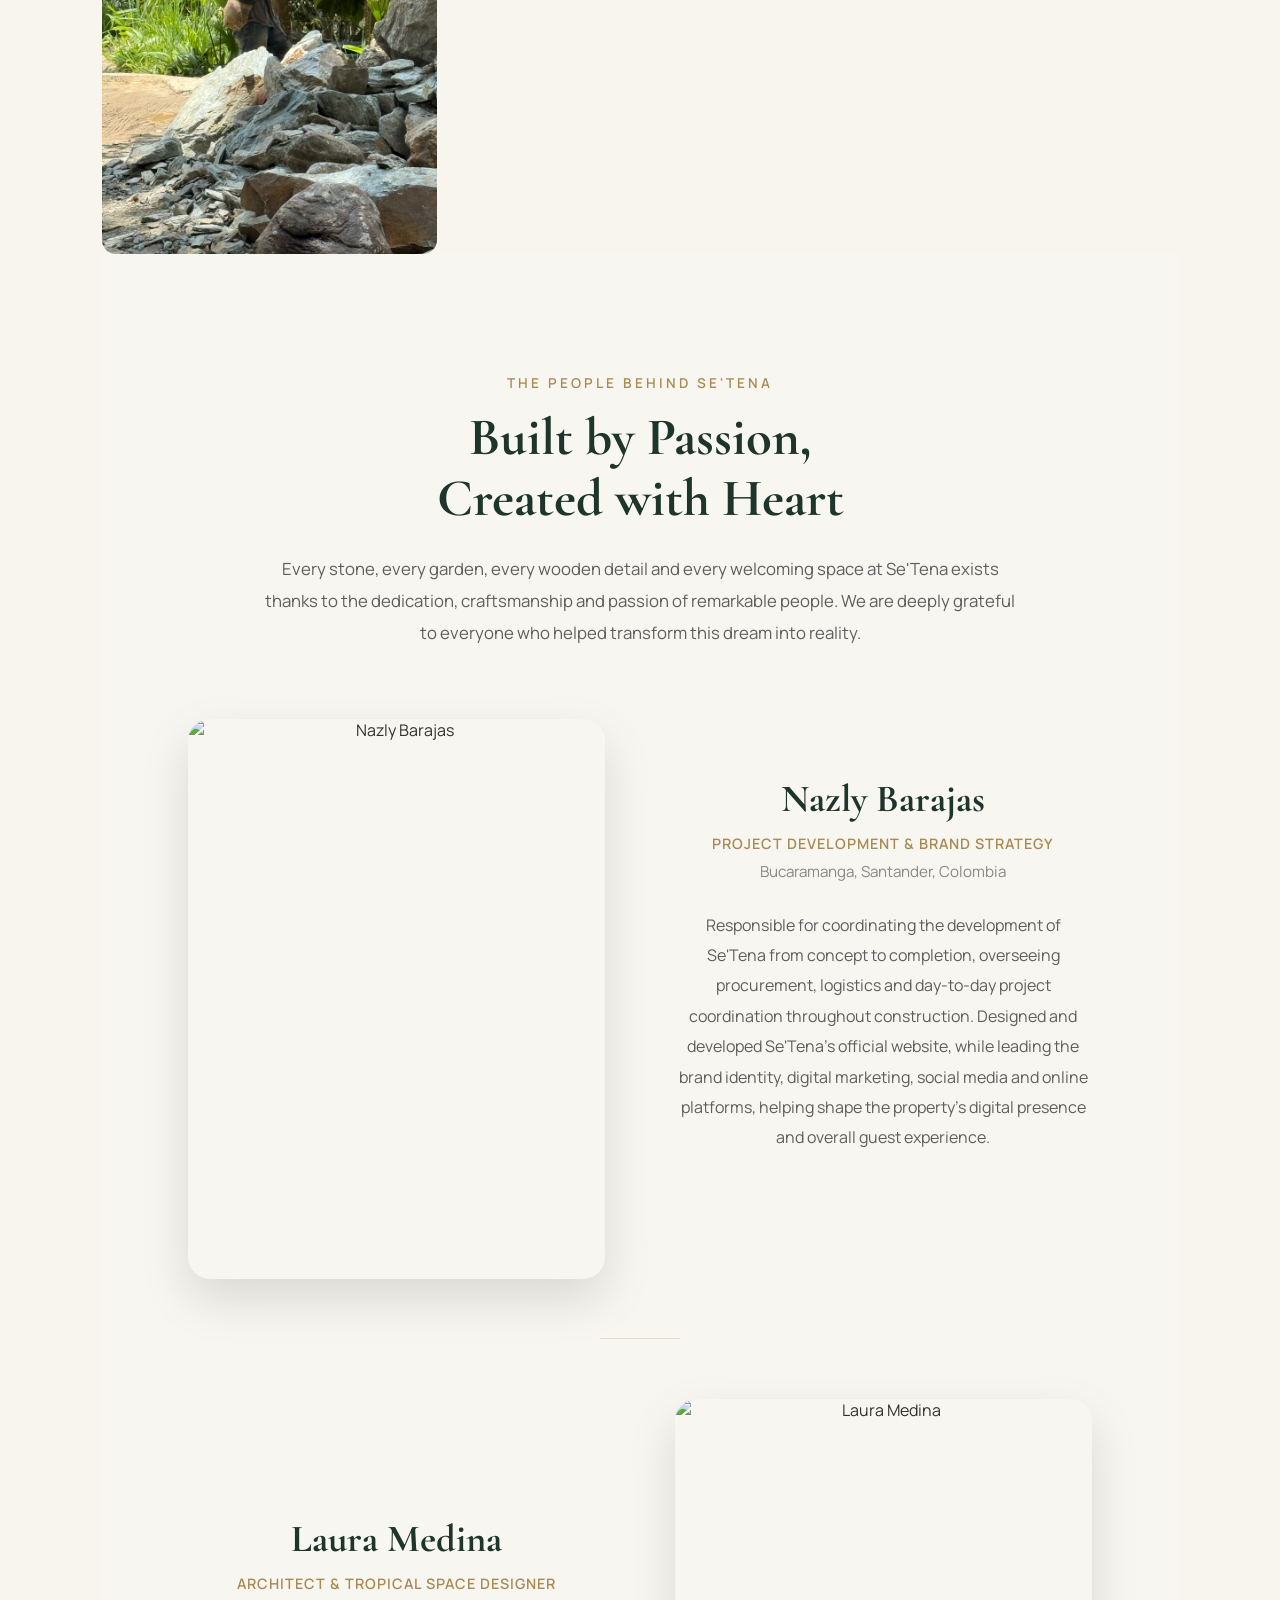
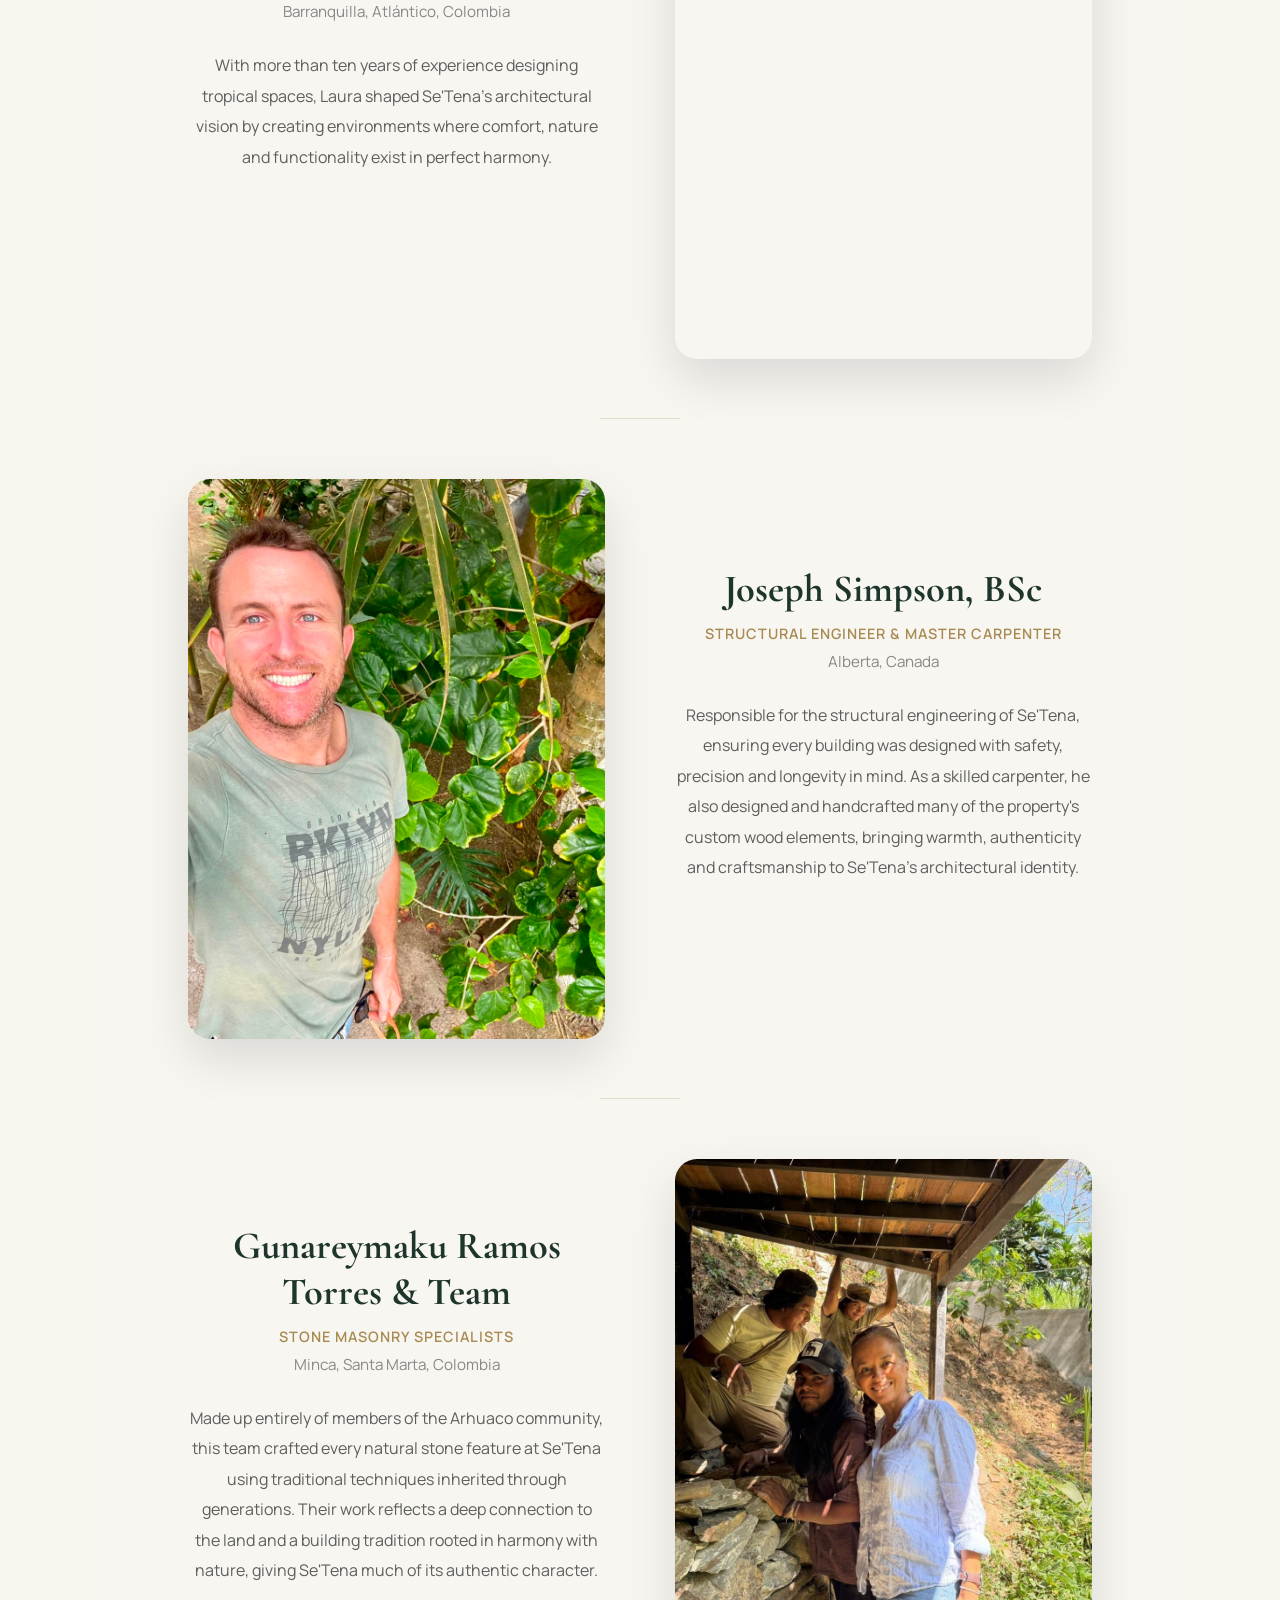
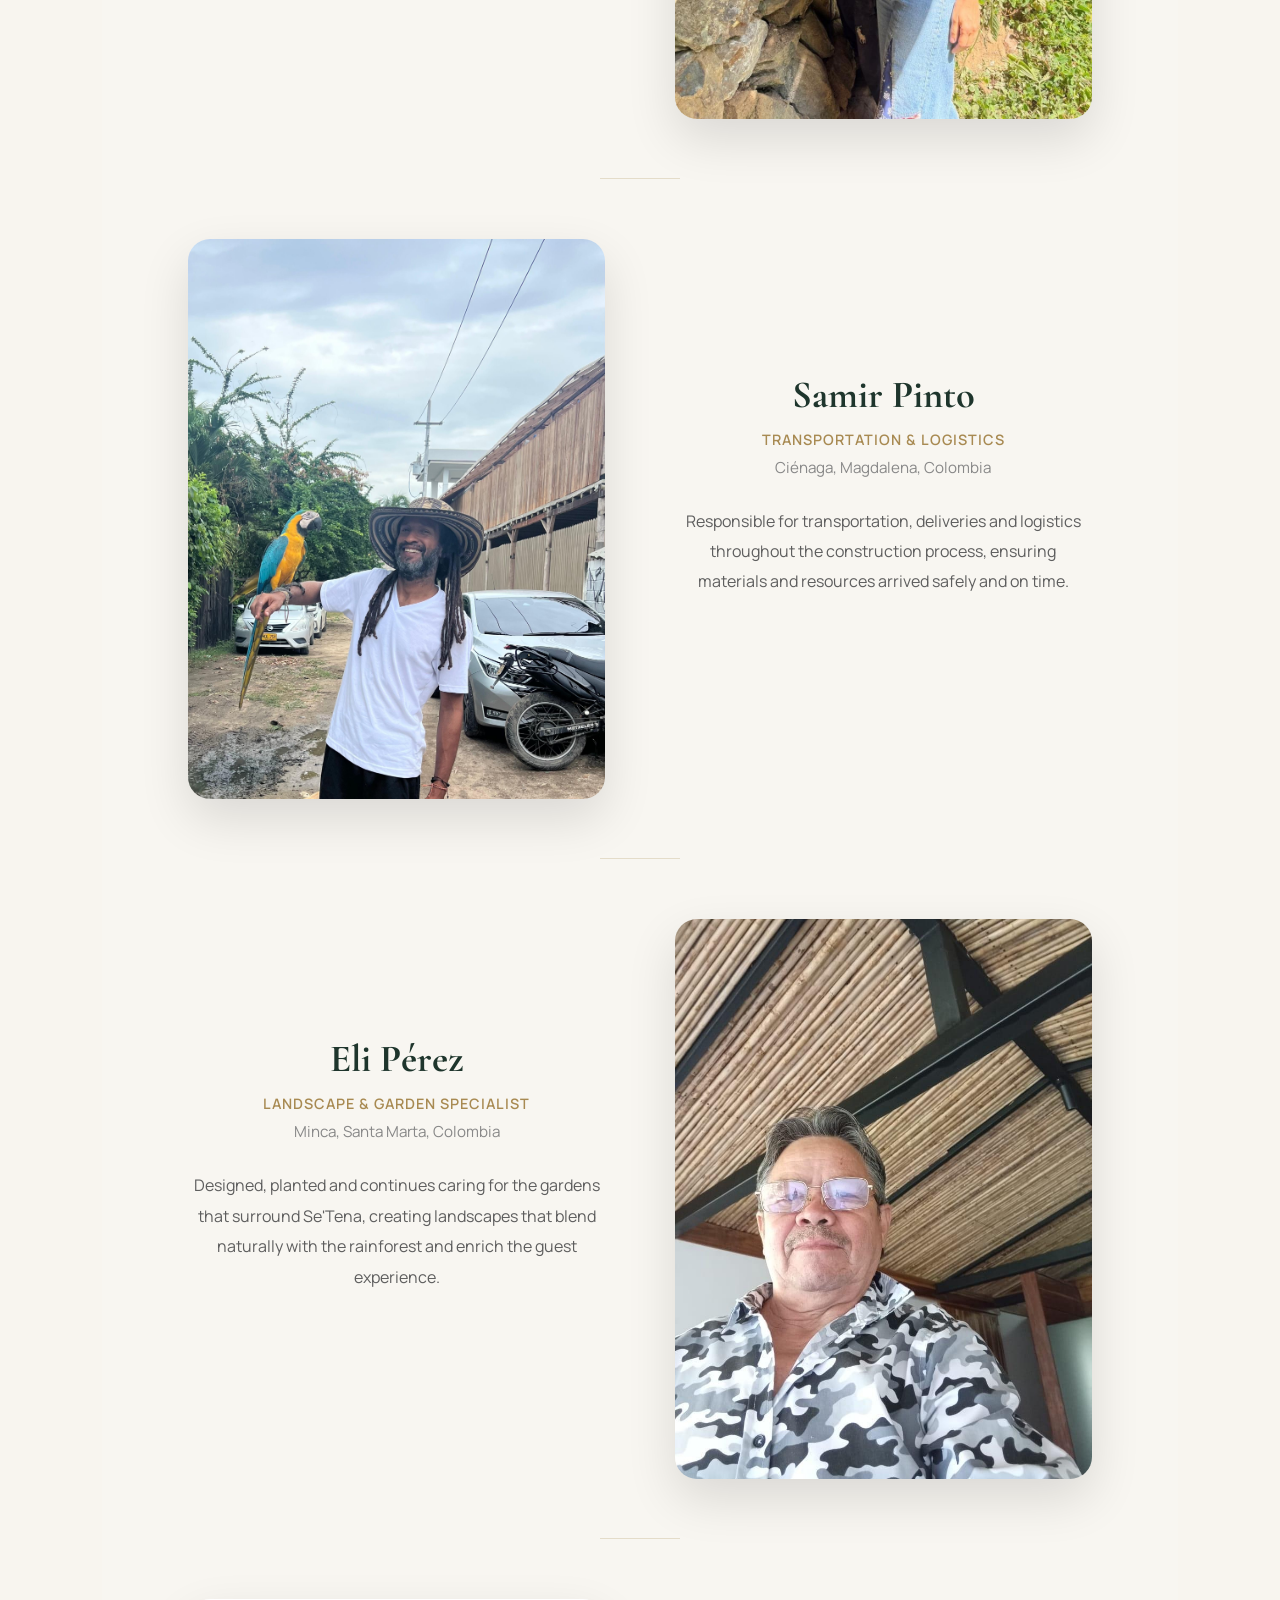
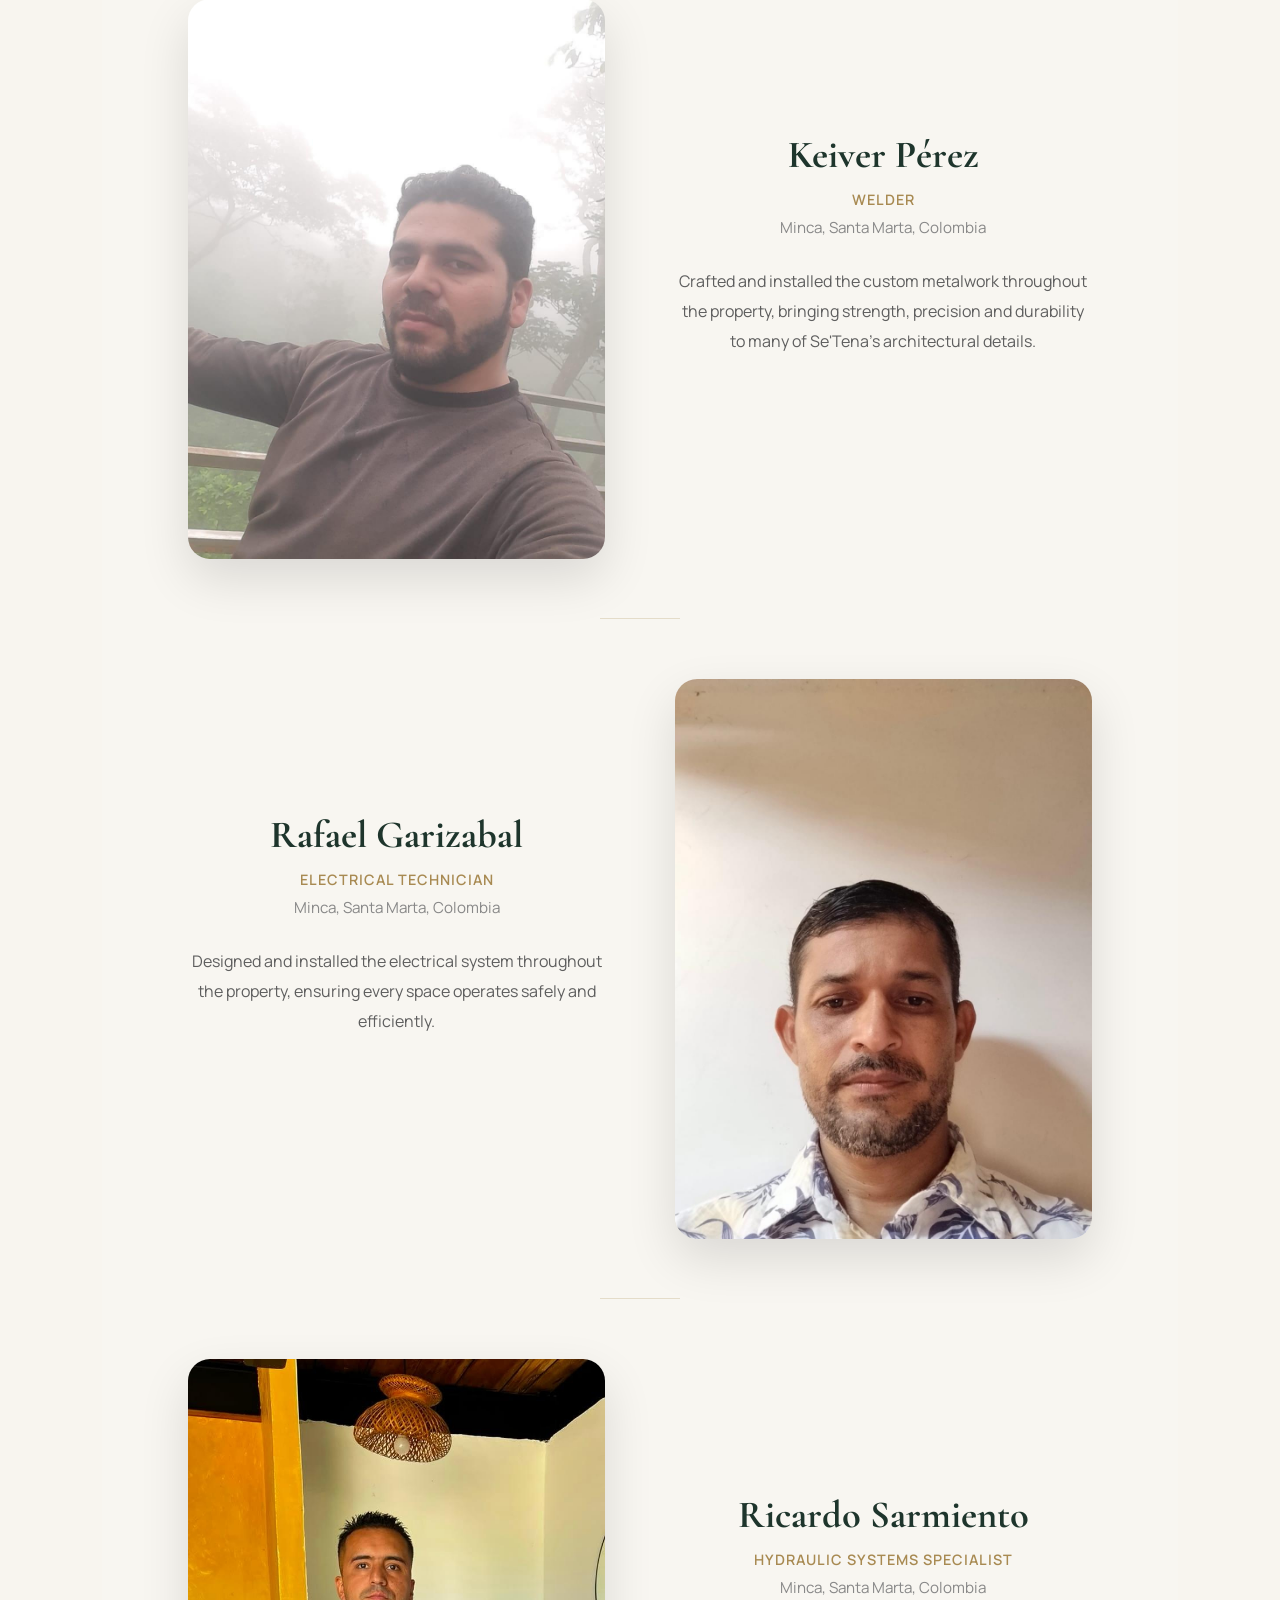
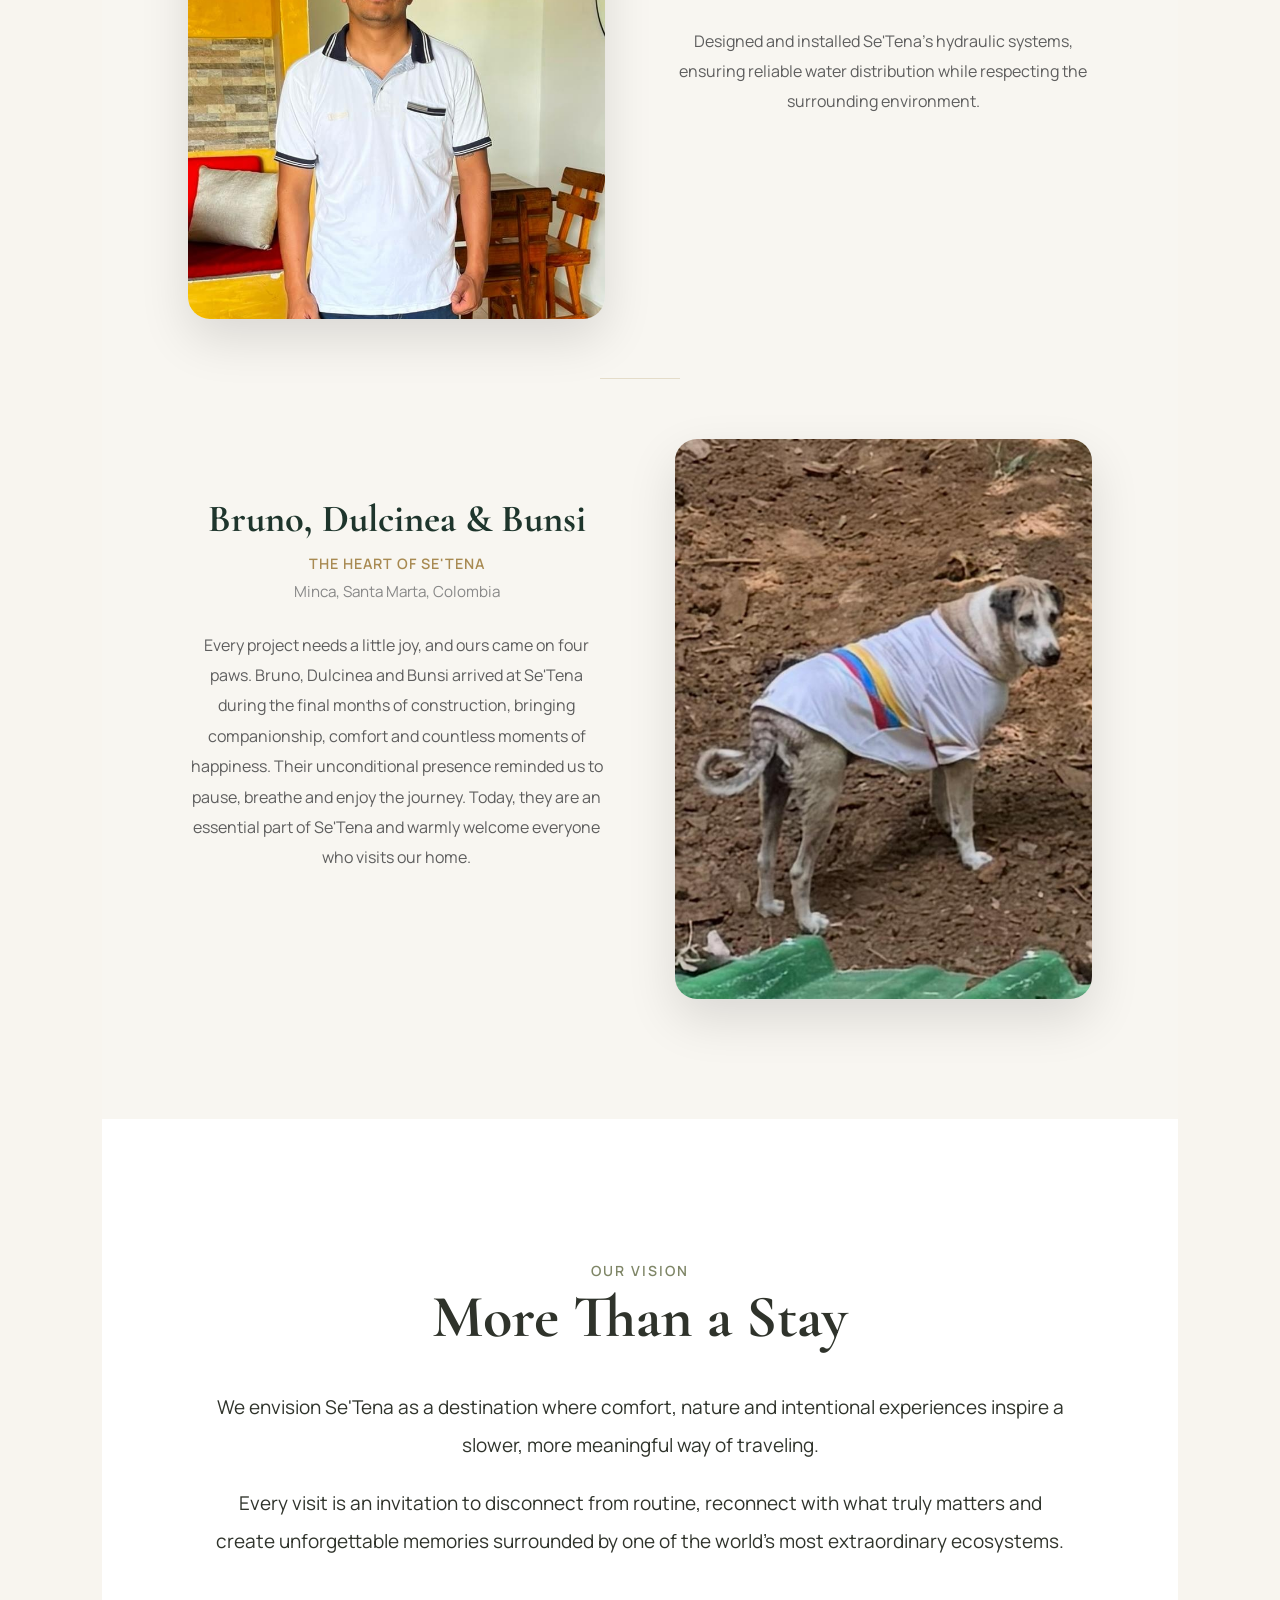
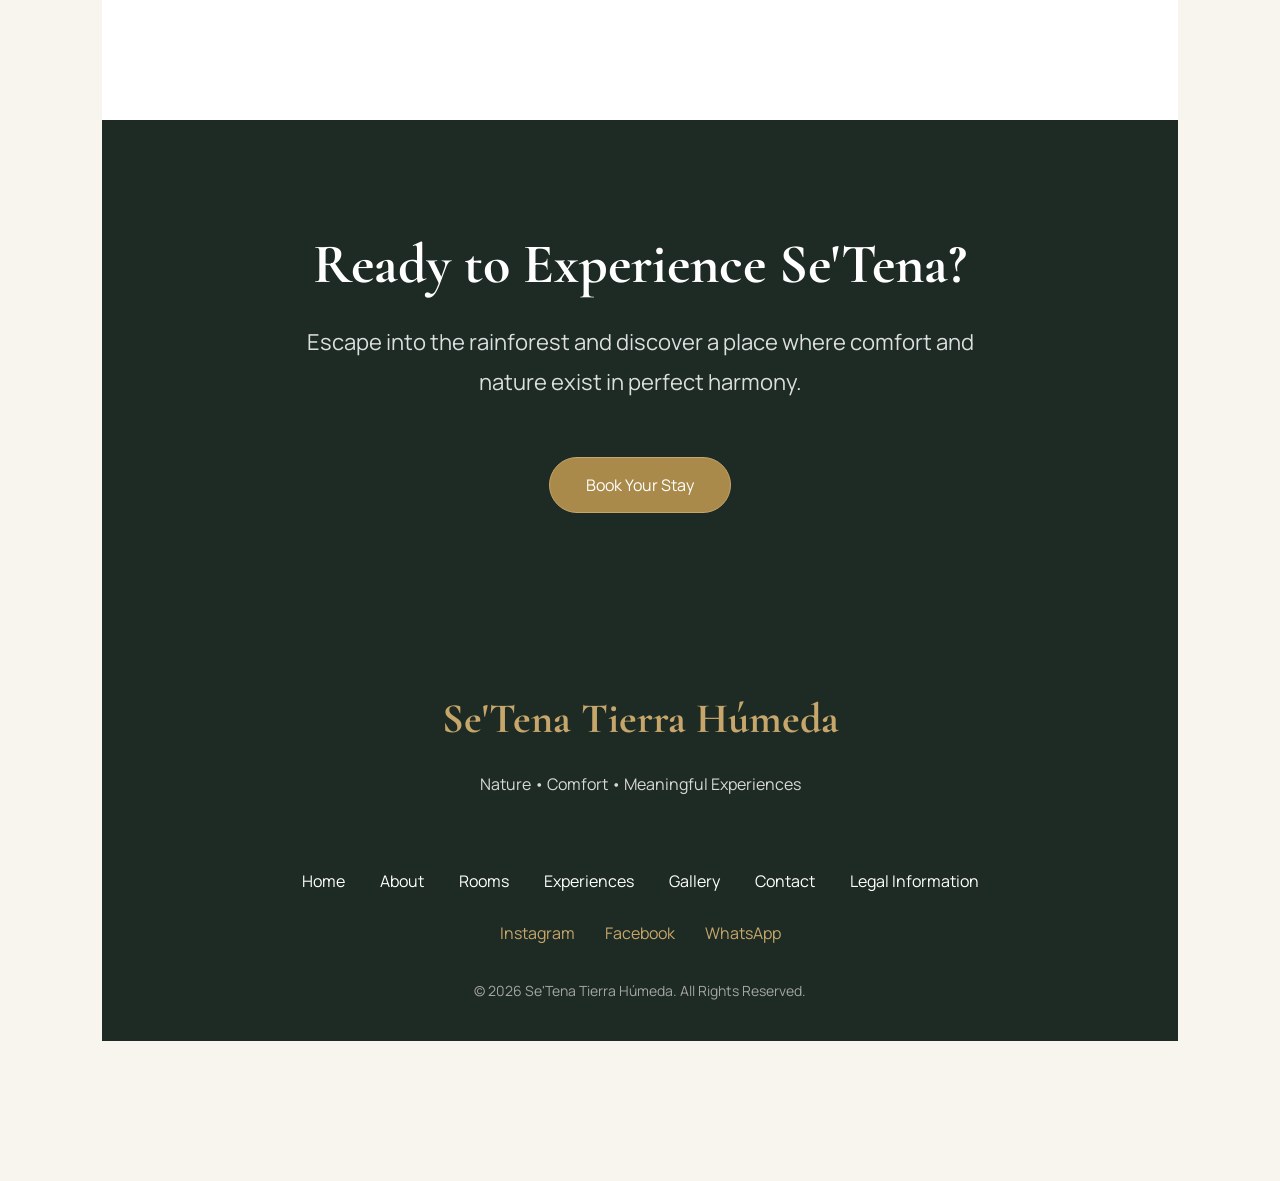
==== commit 5d983525: "Revise description of stonework team at Se'Tena" ====
--- a/about.html
+++ b/about.html
@@ -366,8 +366,7 @@
 
             <p>
 
-            Responsible for all the natural stonework throughout Se'Tena, carefully integrating local materials into the property's architecture and landscape while preserving the natural character of the Sierra Nevada.
-
+Made up entirely of members of the Arhuaco community, this team crafted every natural stone feature at Se'Tena using traditional techniques inherited through generations. Their work reflects a deep connection to the land and a building tradition rooted in harmony with nature, giving Se'Tena much of its authentic character.
             </p>
 
         </div>
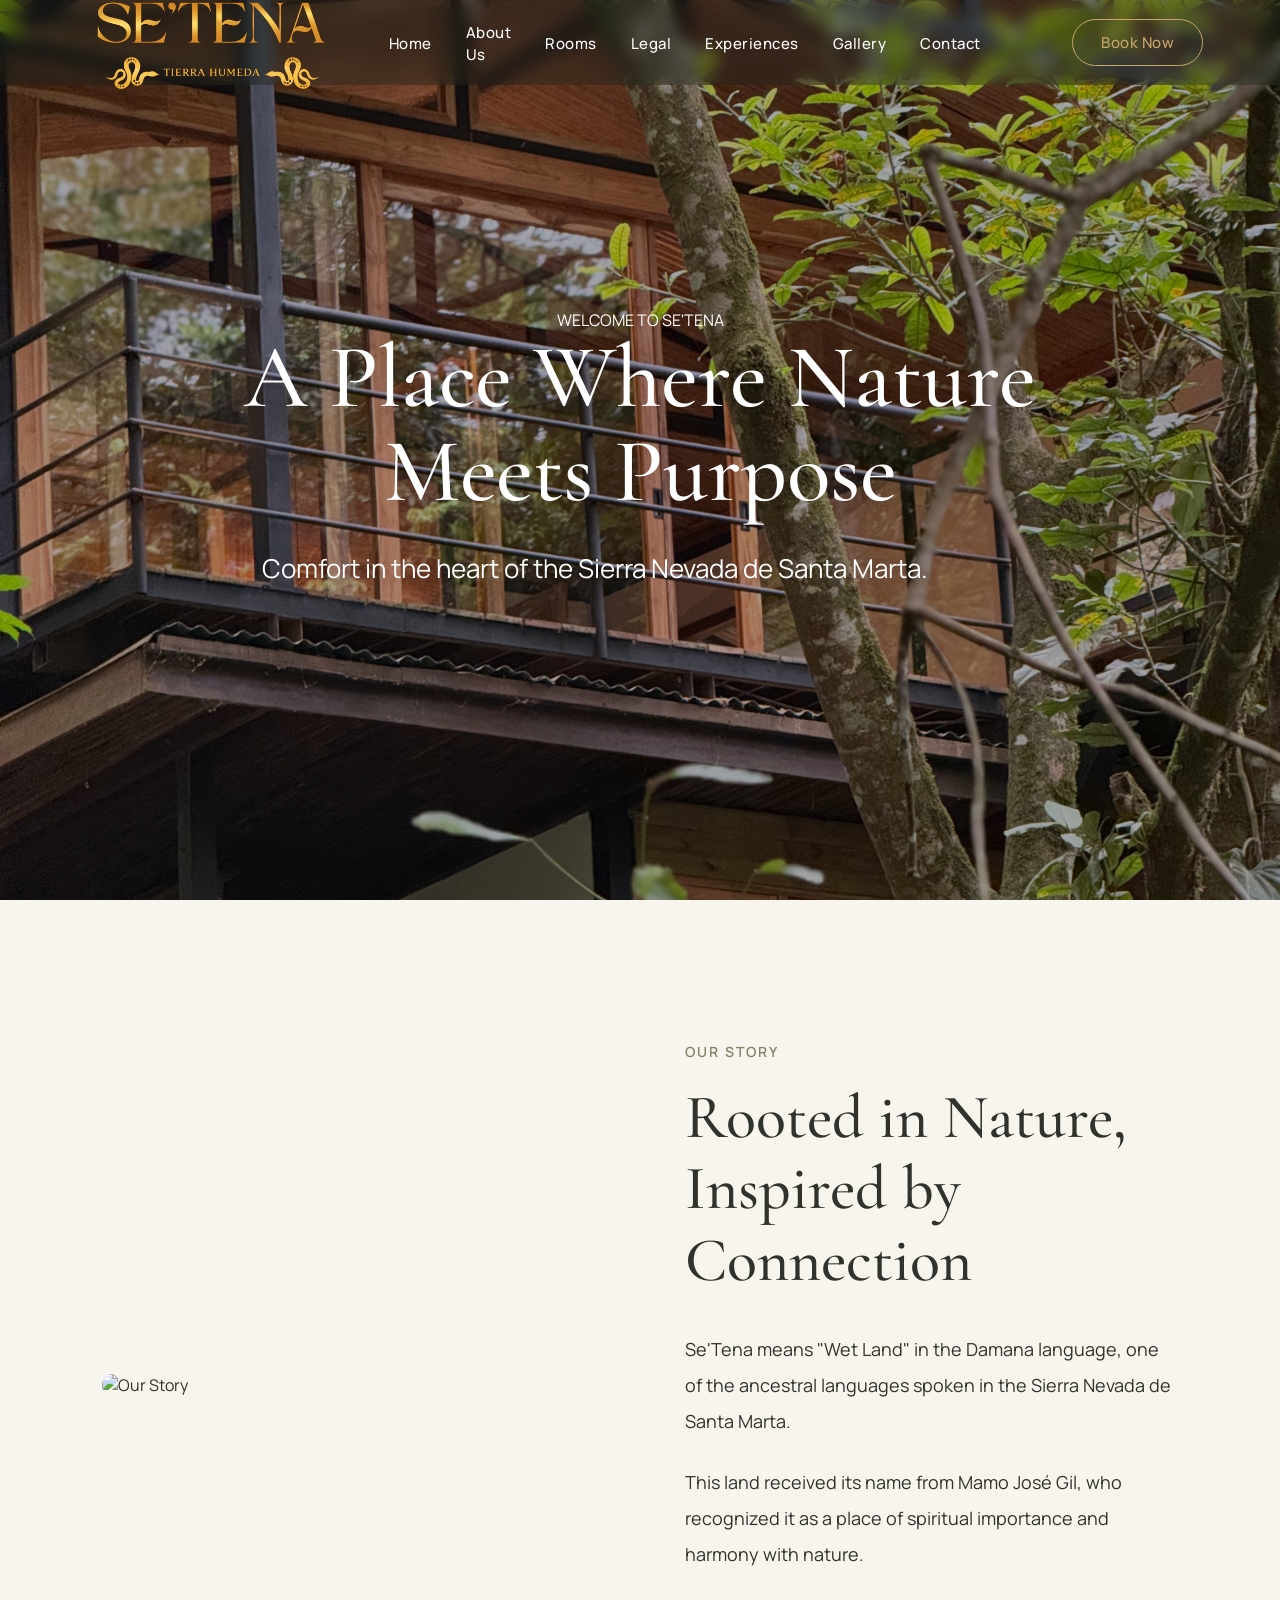
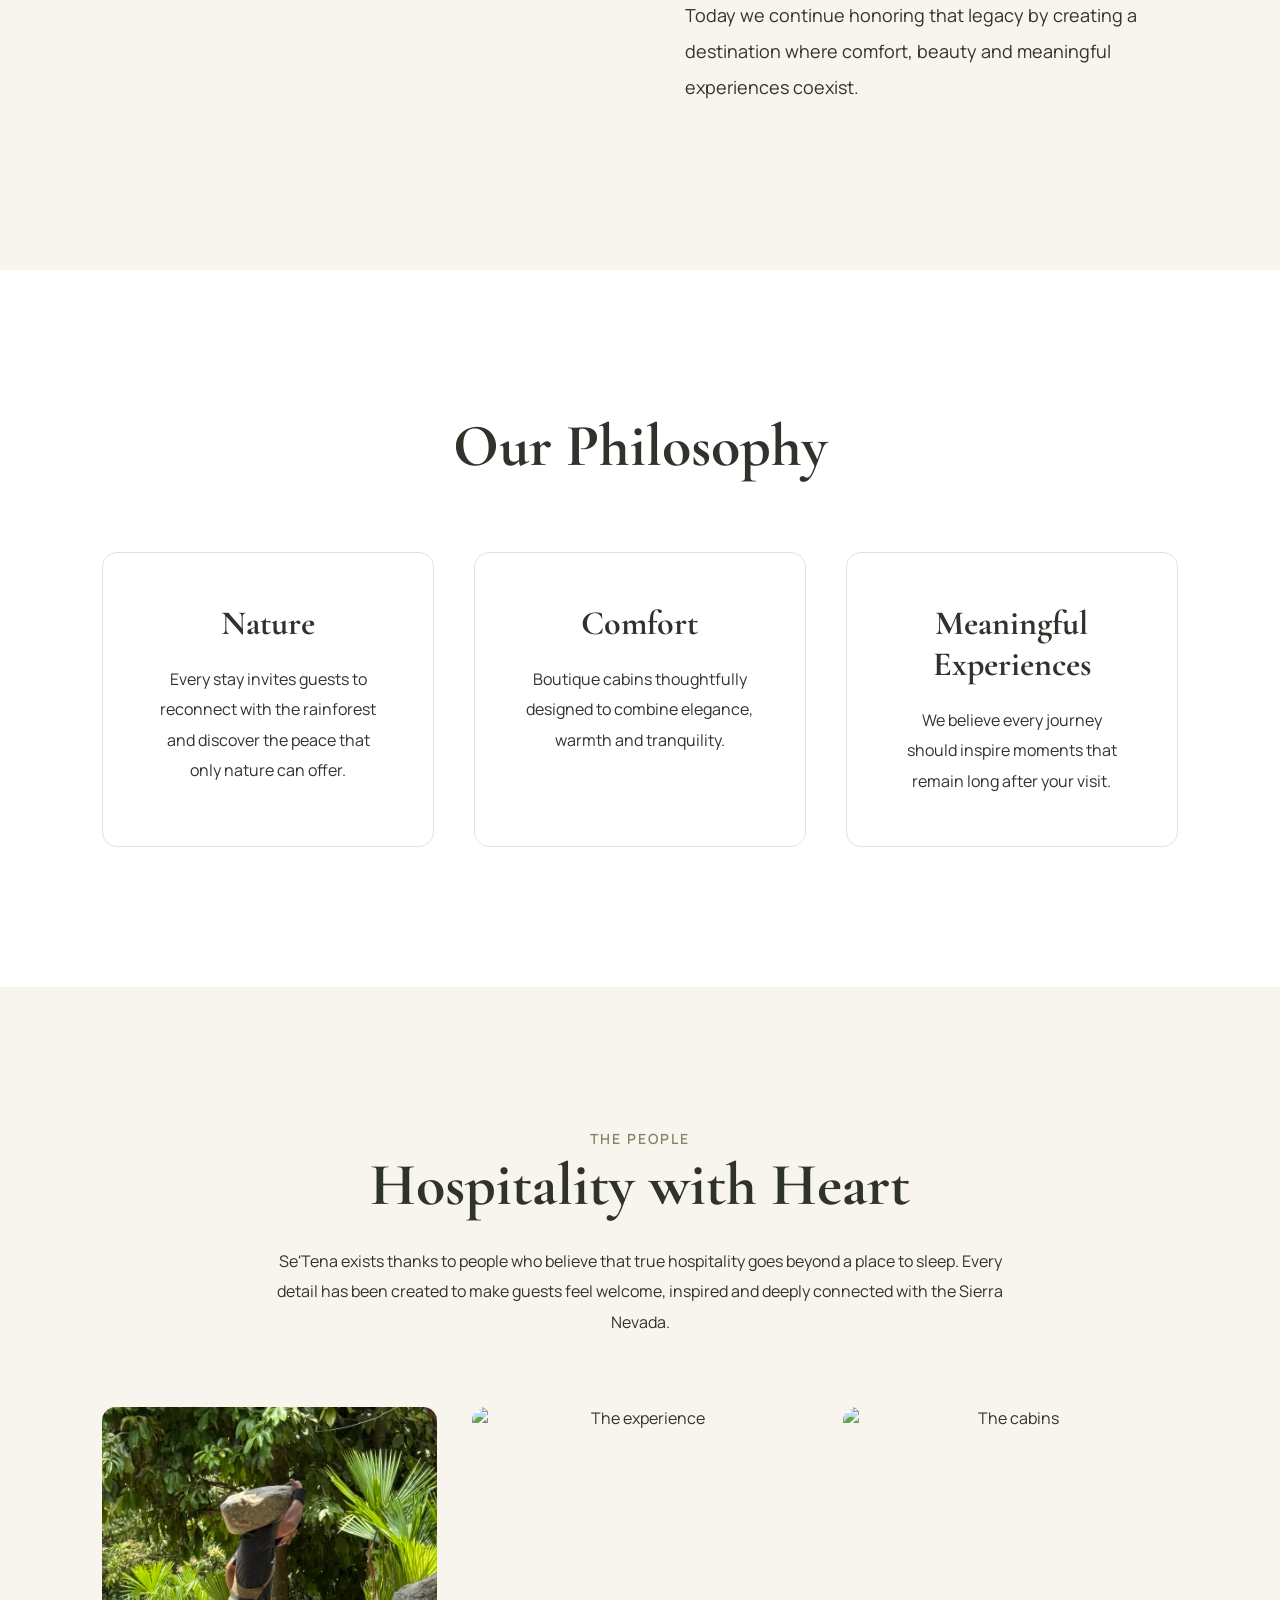
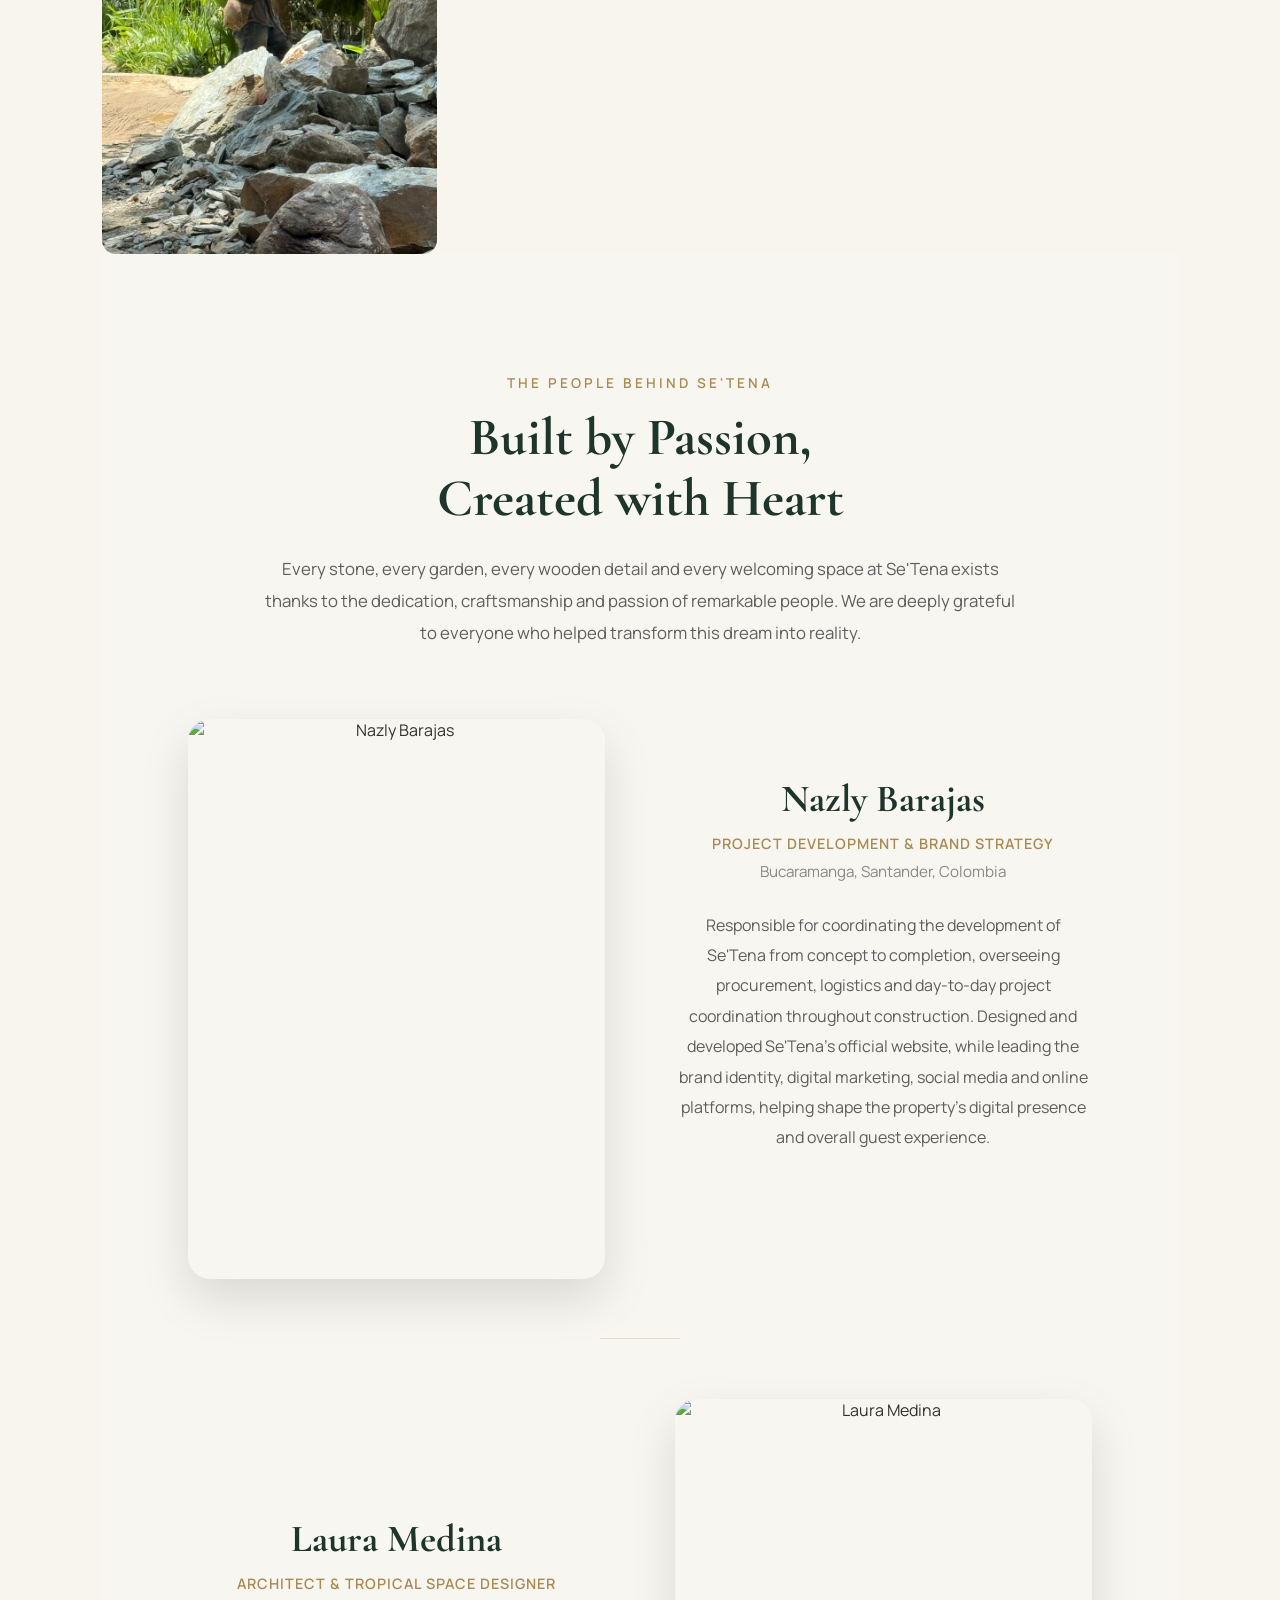
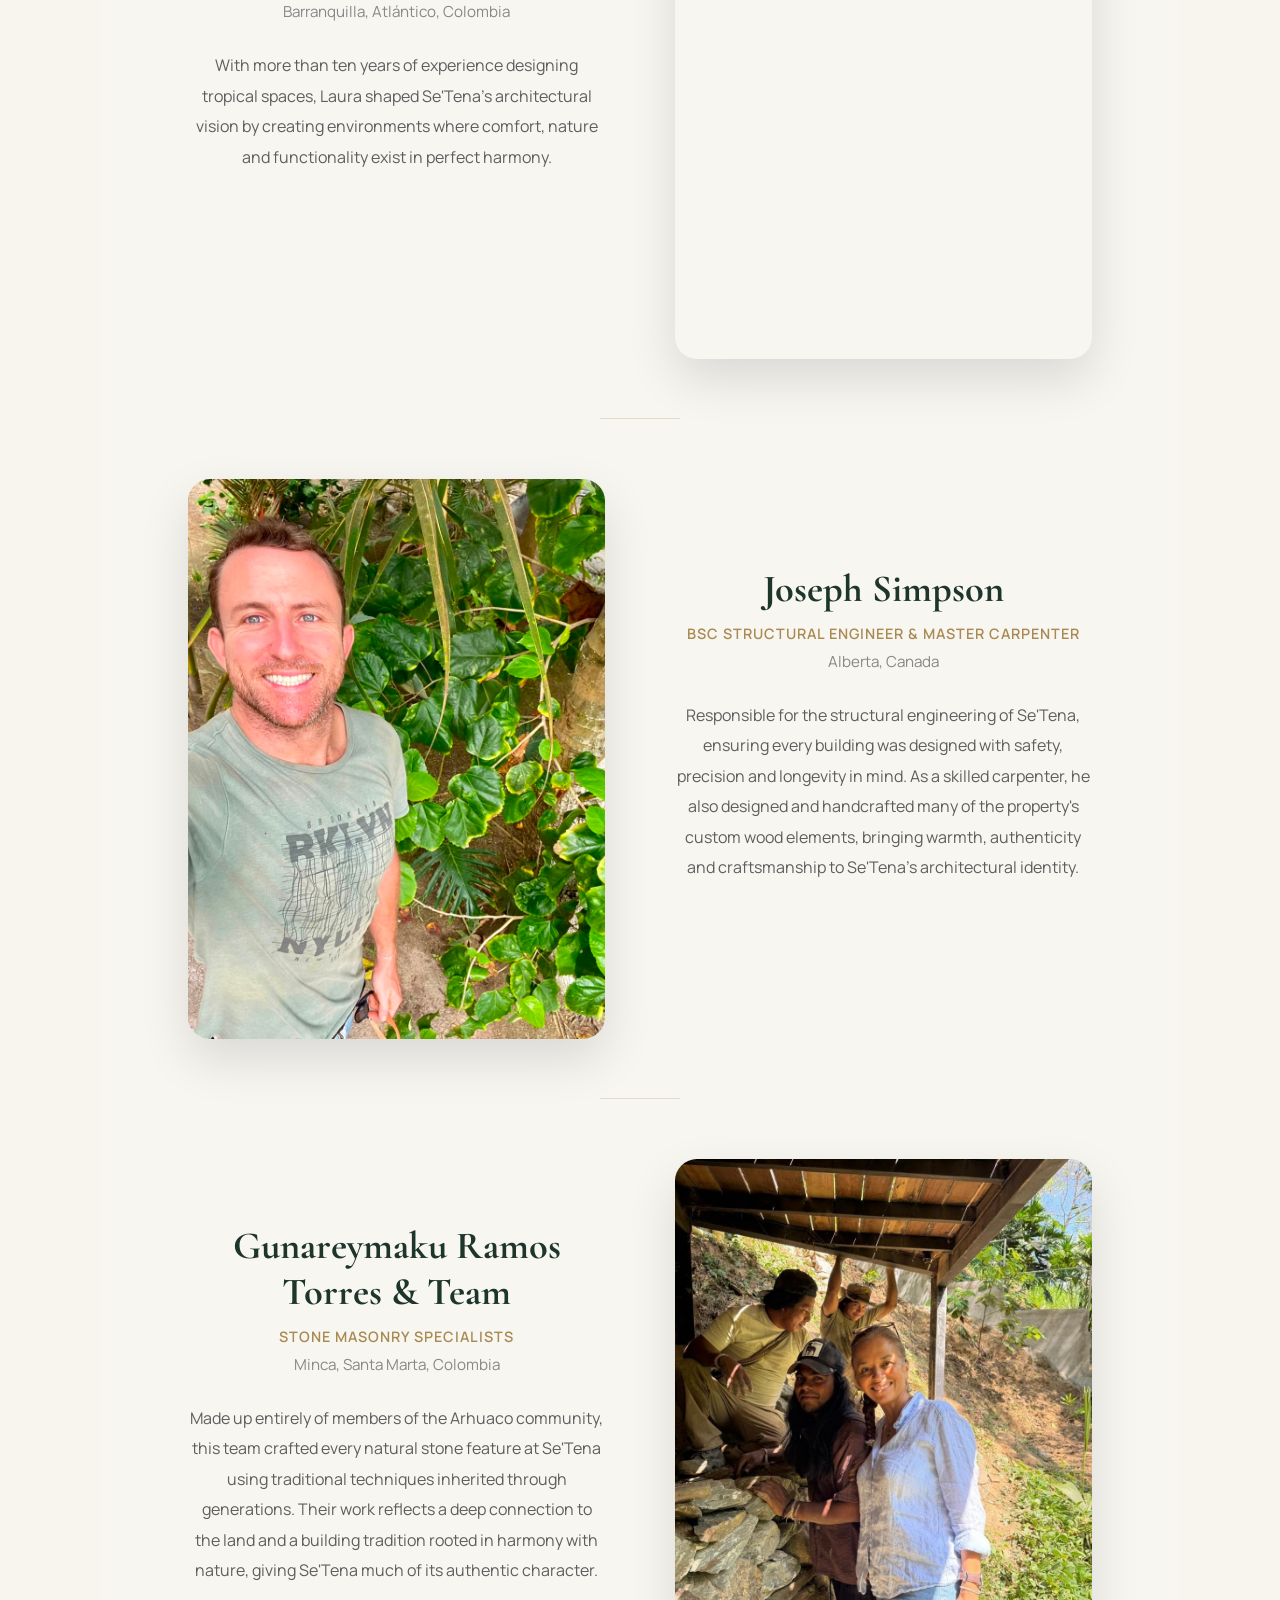
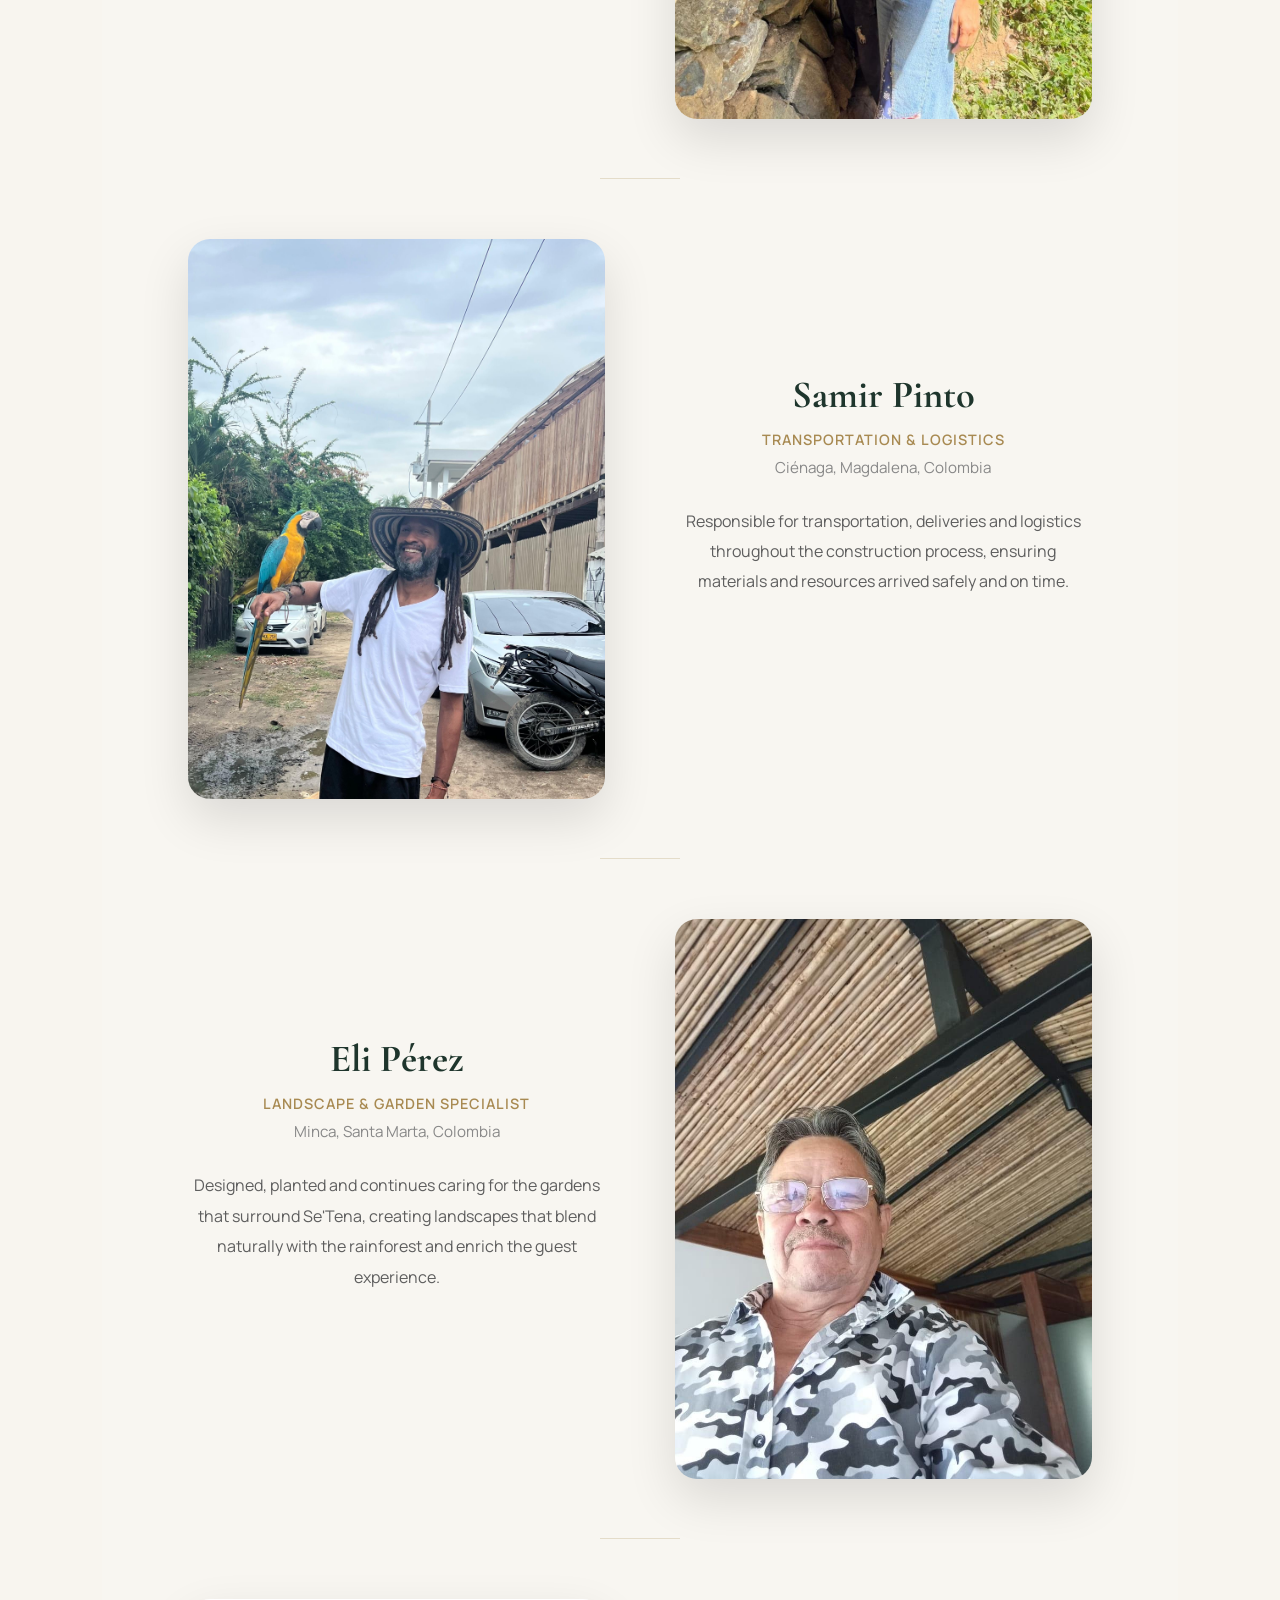
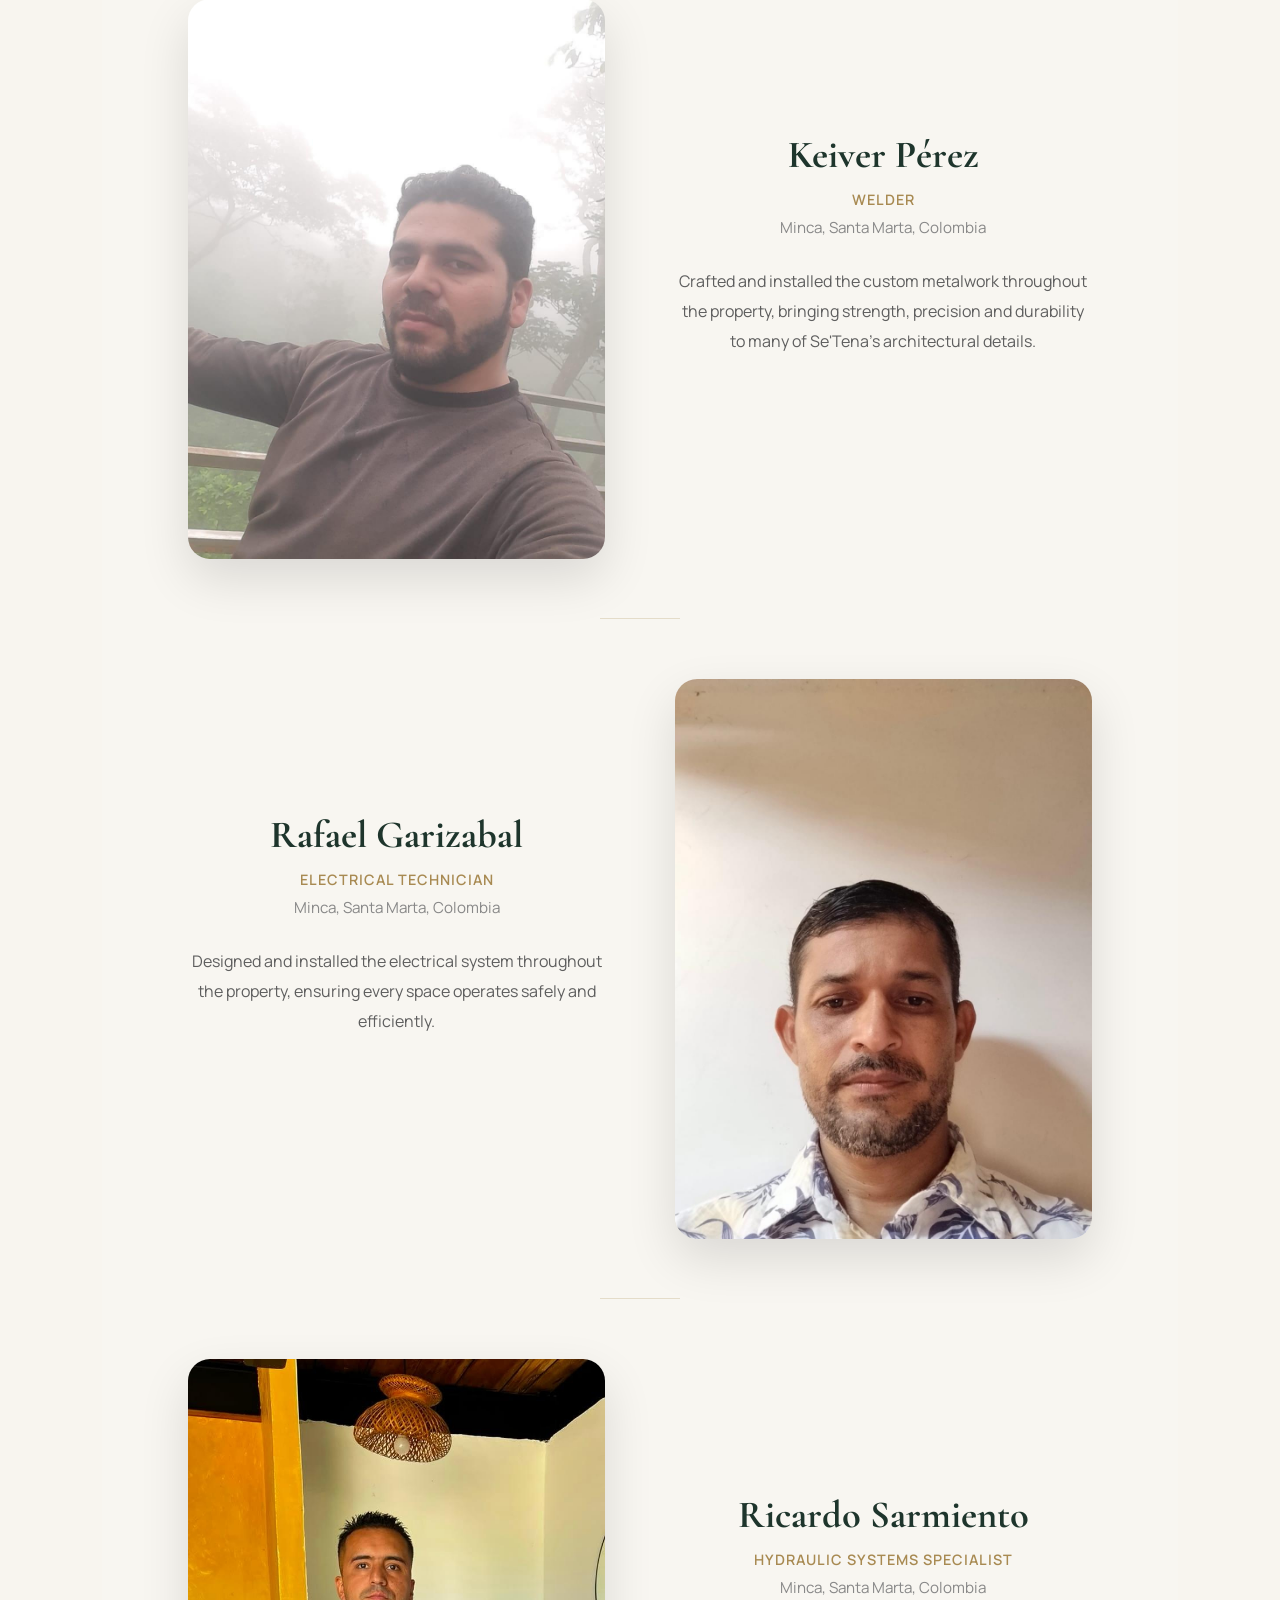
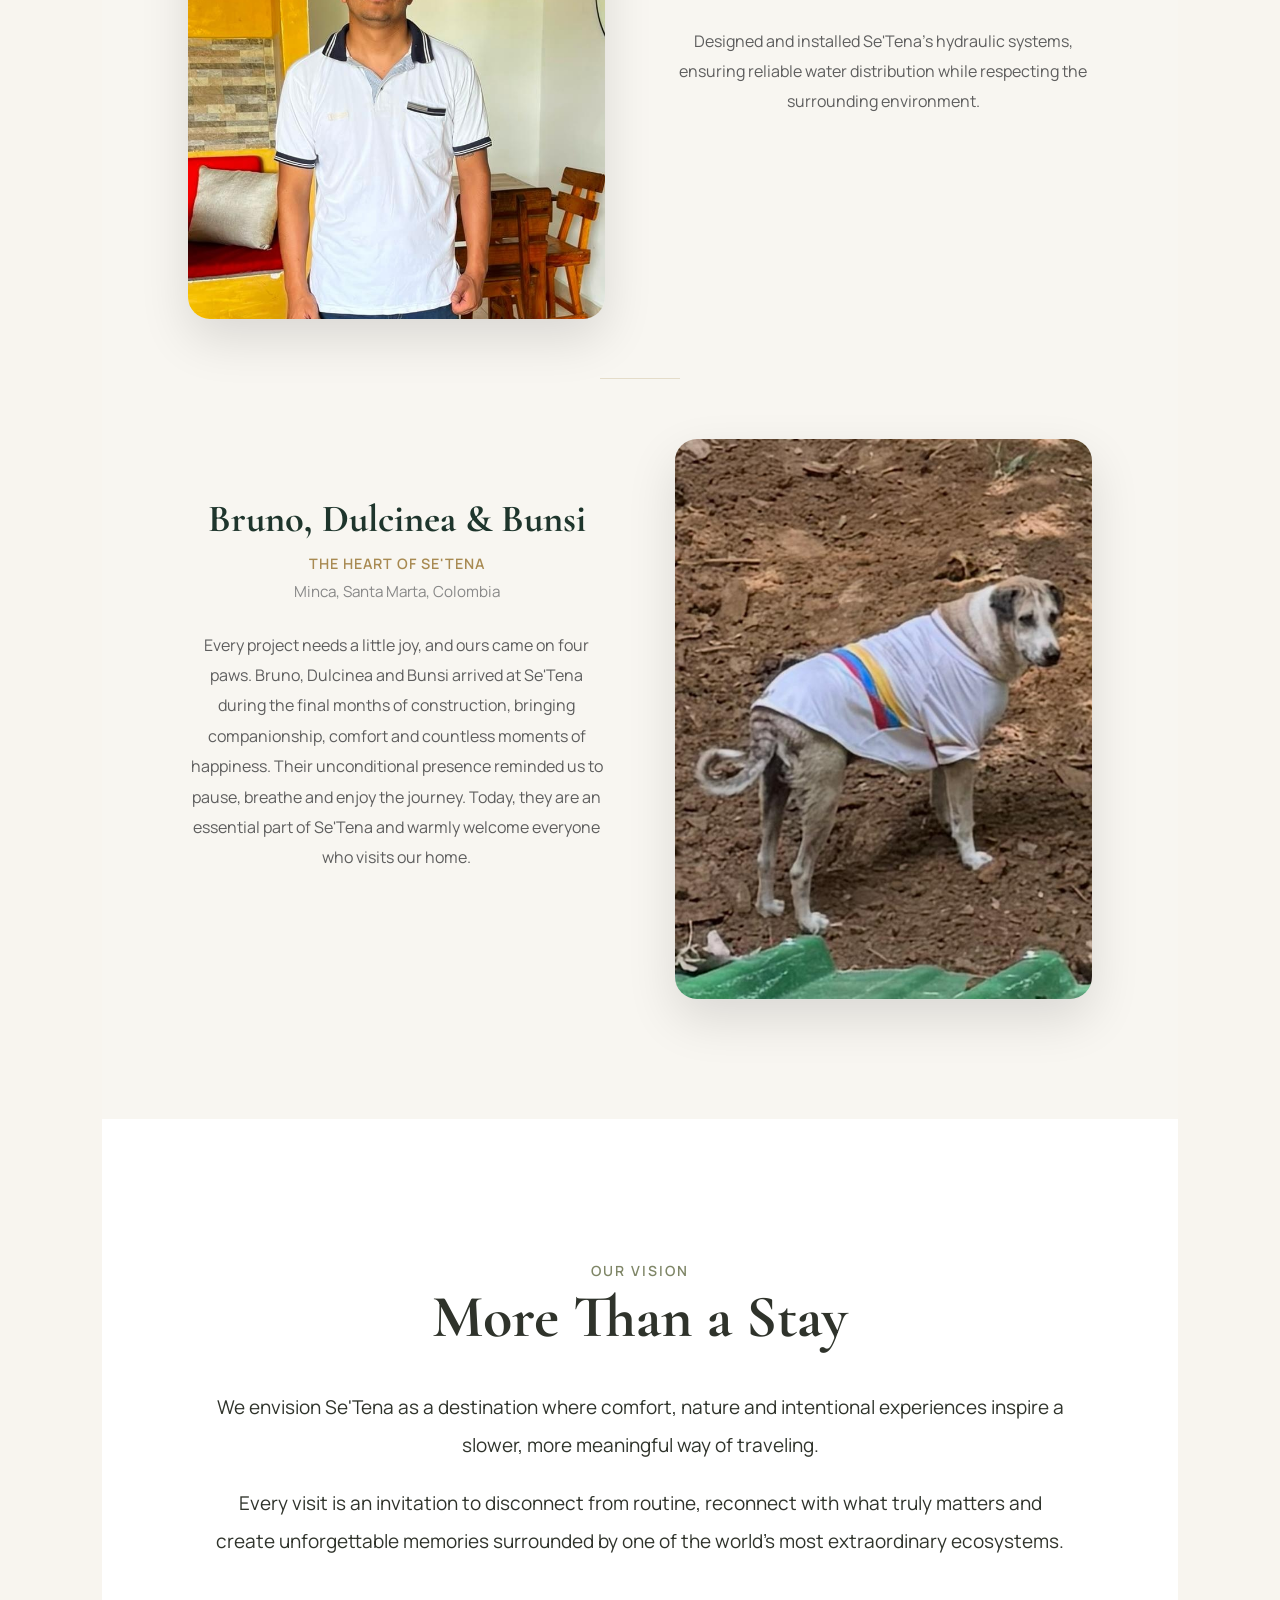
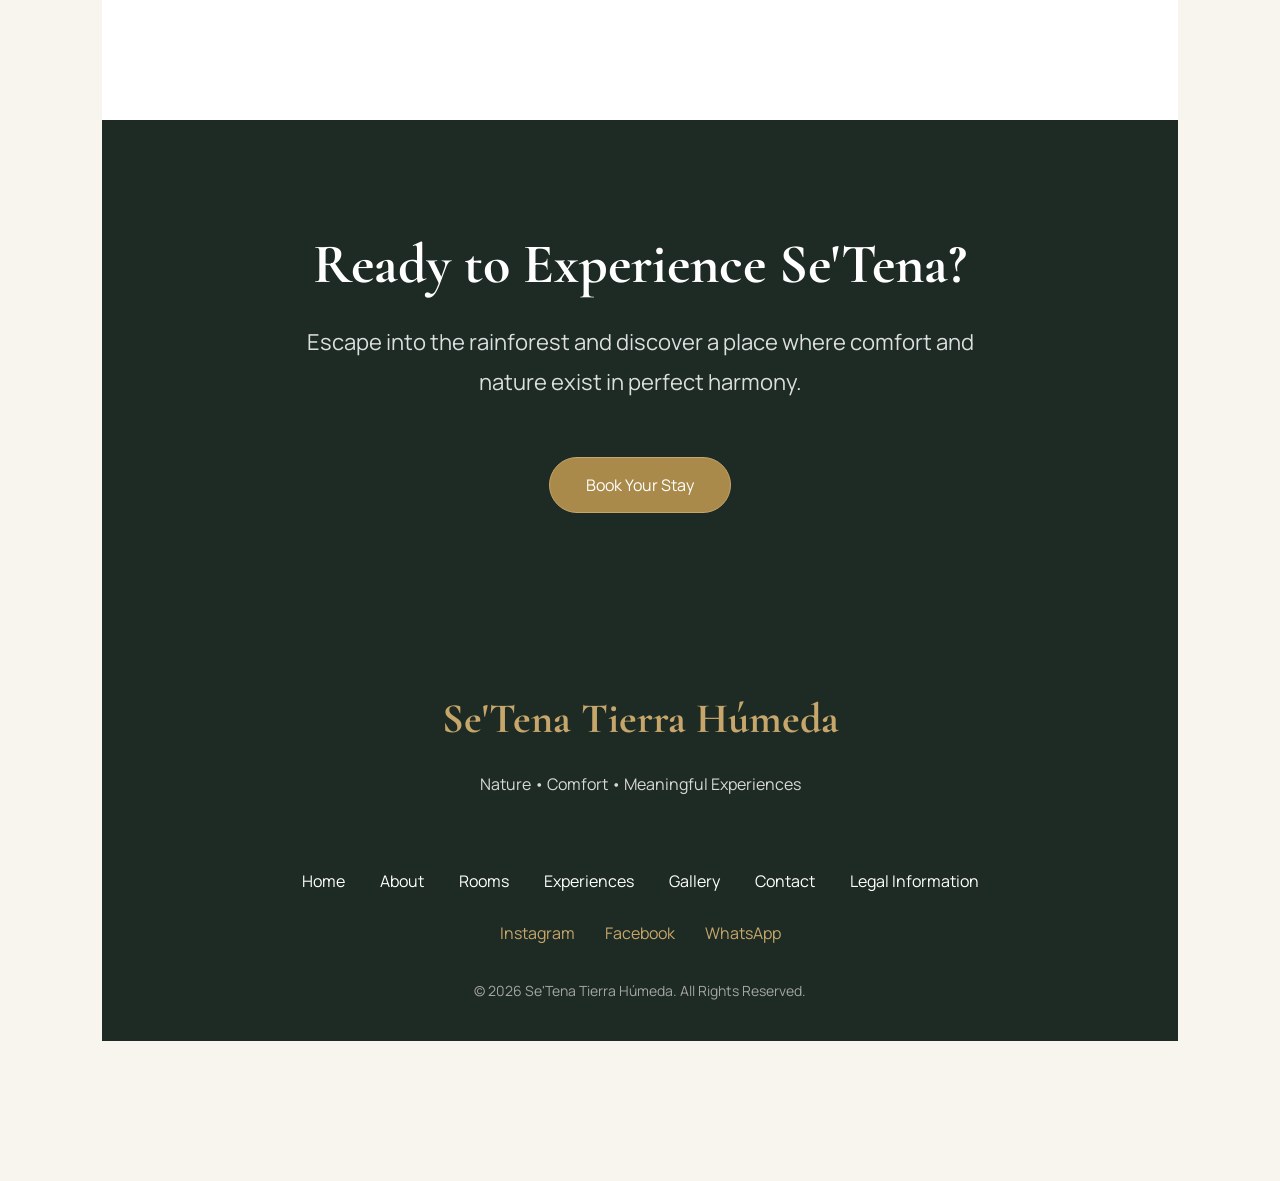
==== commit 6af29c19: "Update about.html" ====
--- a/about.html
+++ b/about.html
@@ -318,10 +318,10 @@
 
         <div class="team-info">
 
-            <h3>Joseph Simpson, BSc</h3>
-
-            <span class="team-role">
-                Structural Engineer & Master Carpenter
+            <h3>Joseph Simpson</h3>
+
+            <span class="team-role">
+                BSc Structural Engineer & Master Carpenter
             </span>
 
             <span class="team-location">
